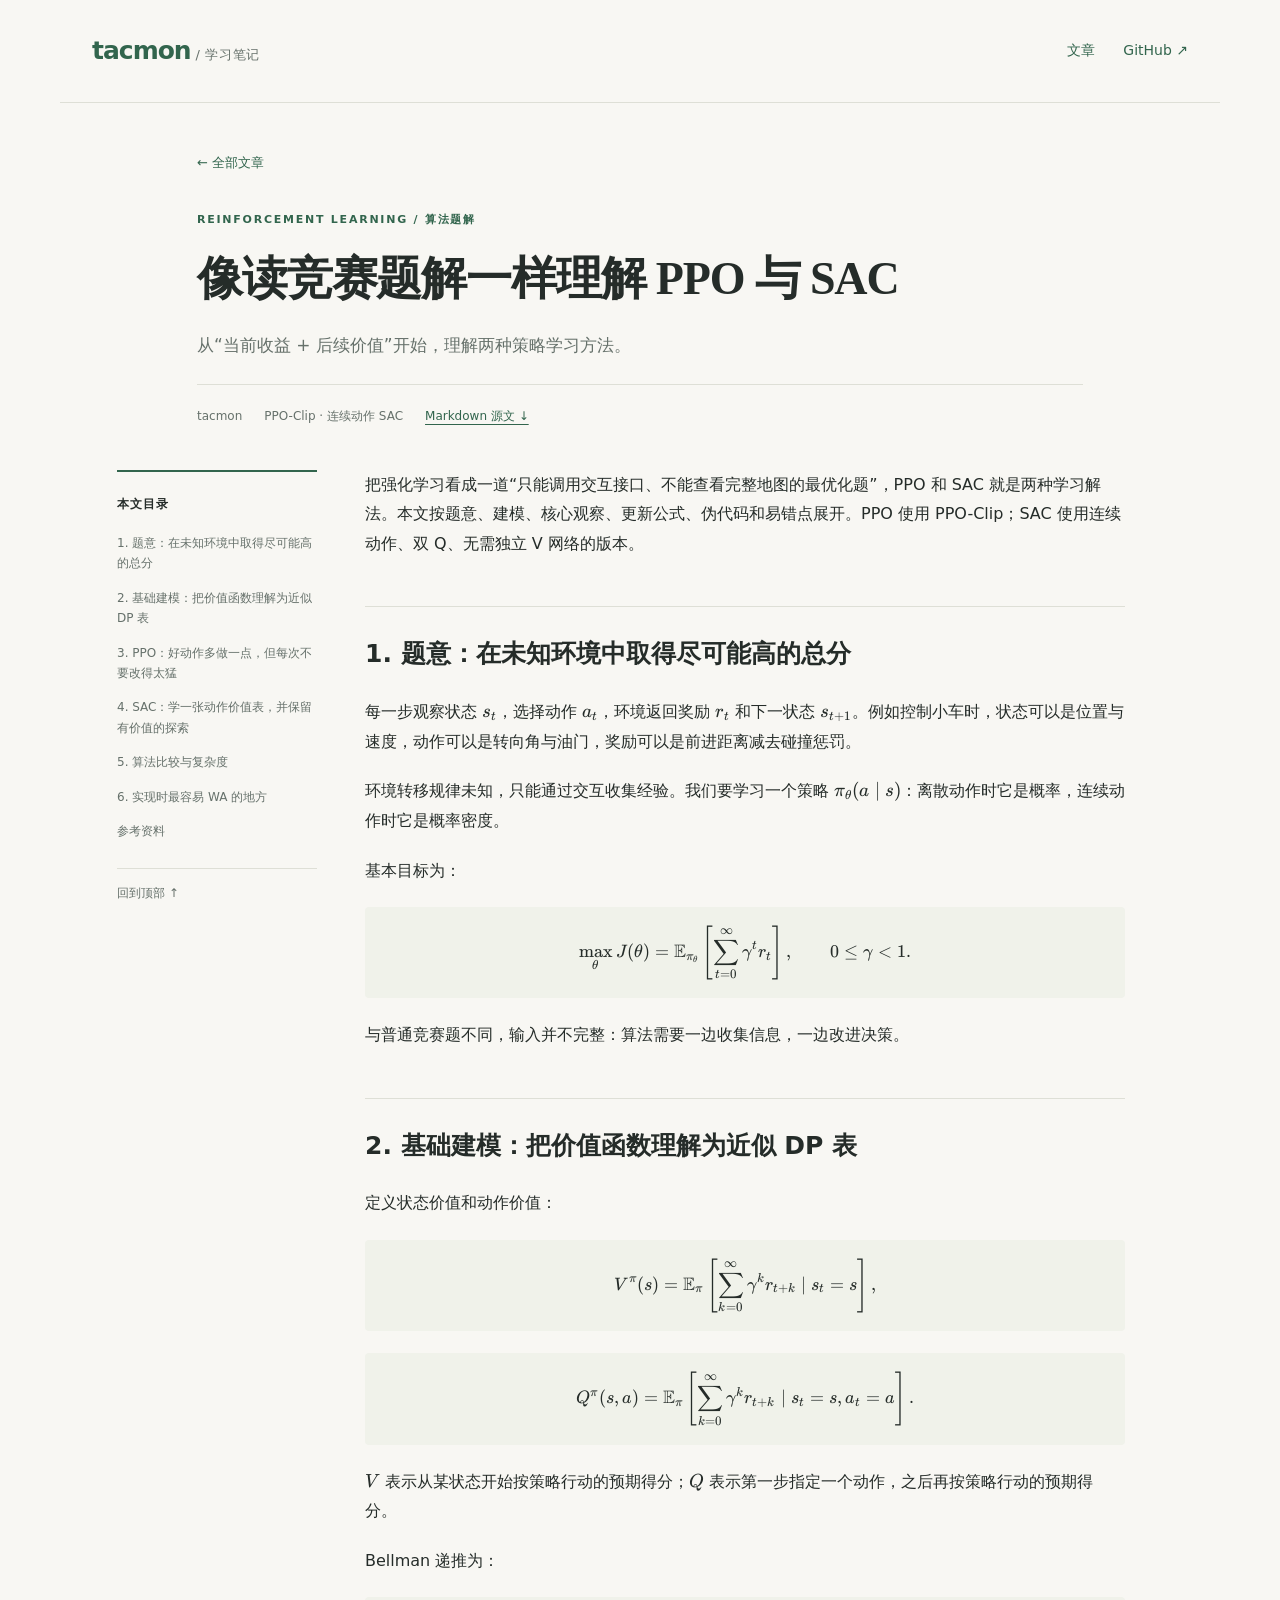
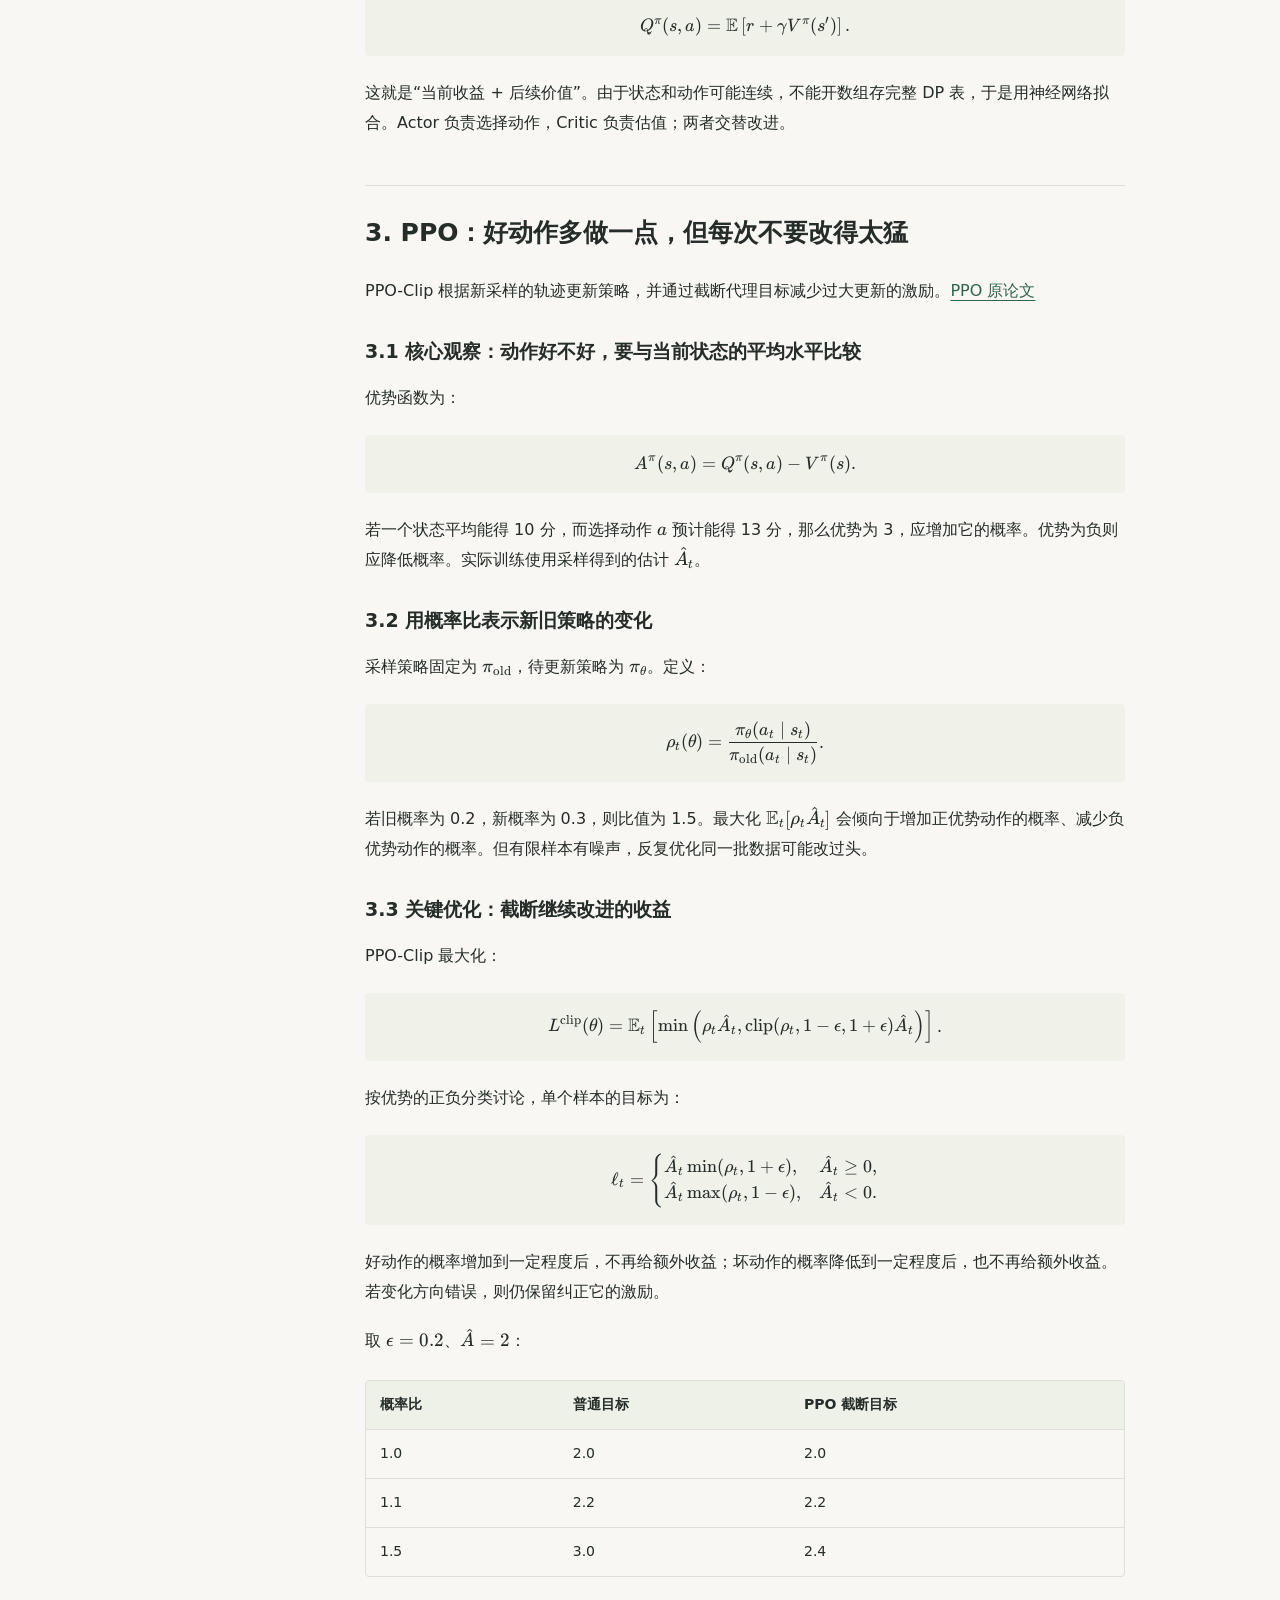
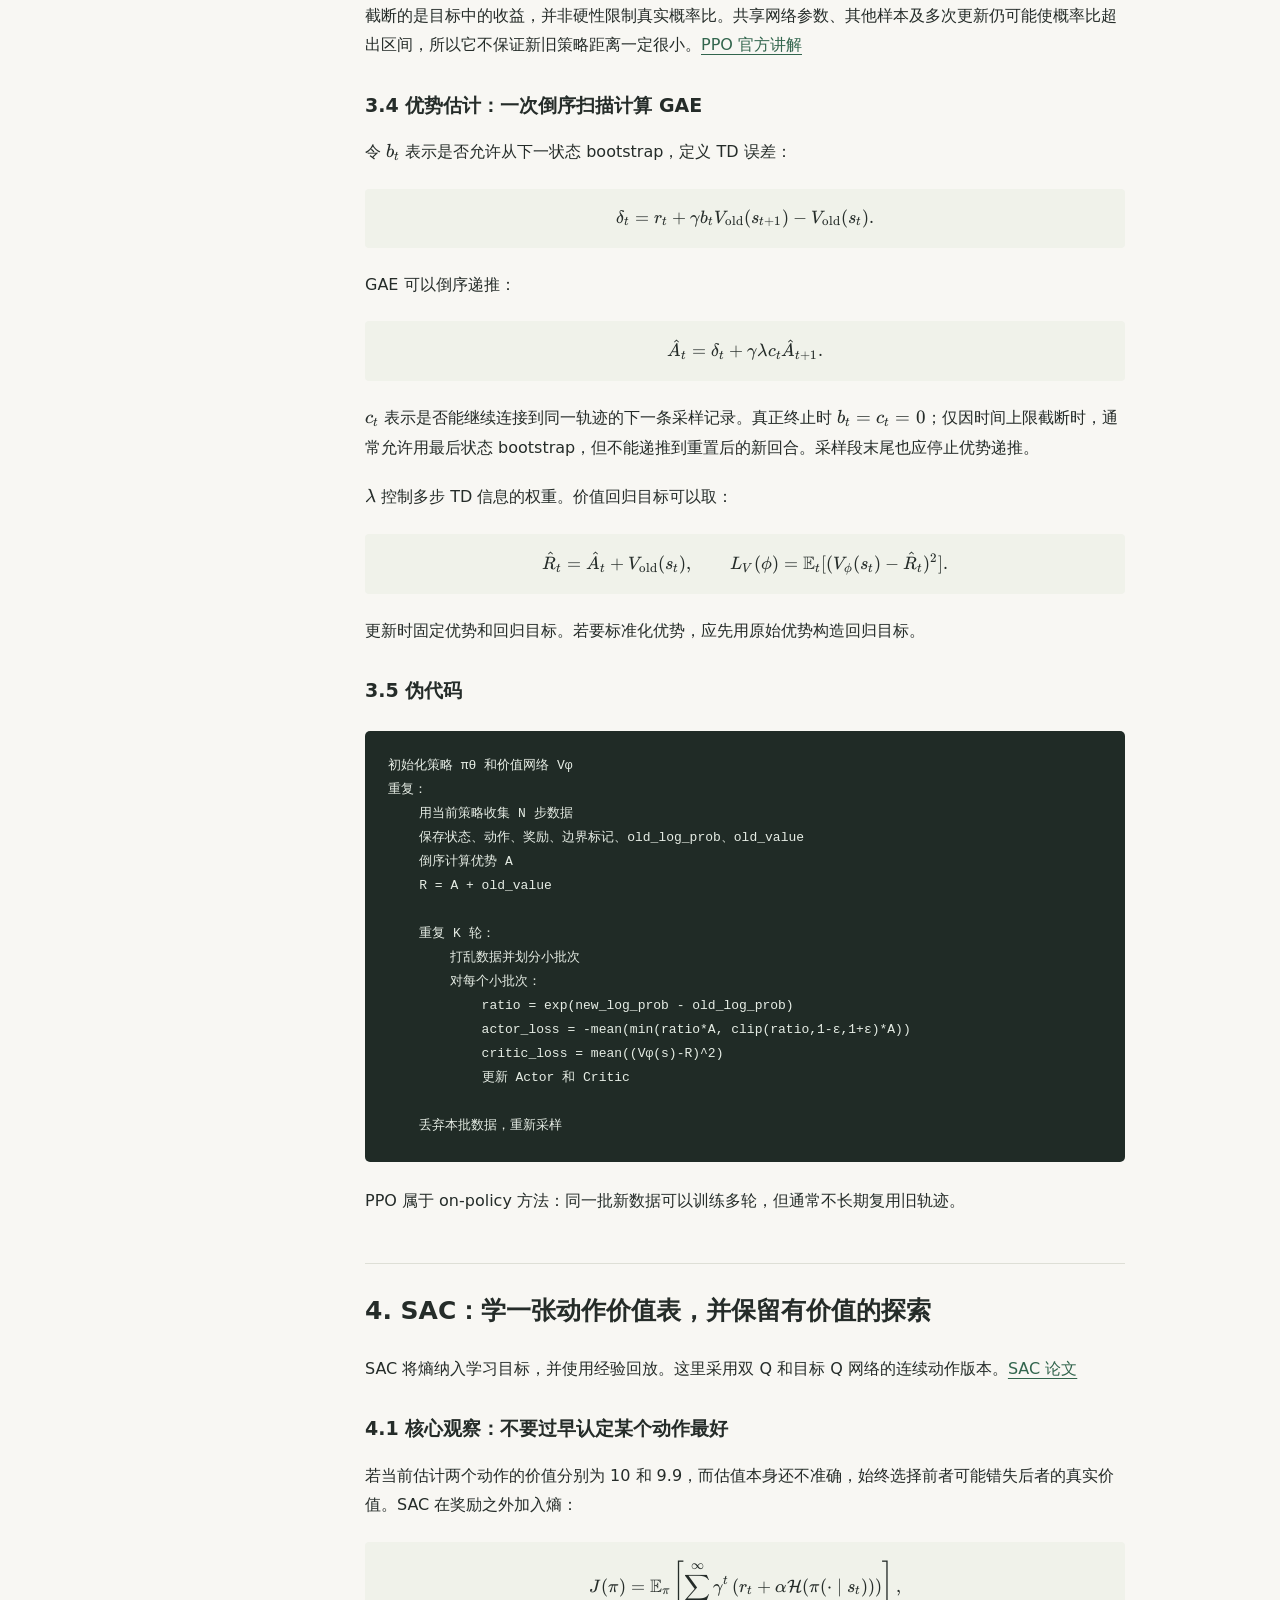
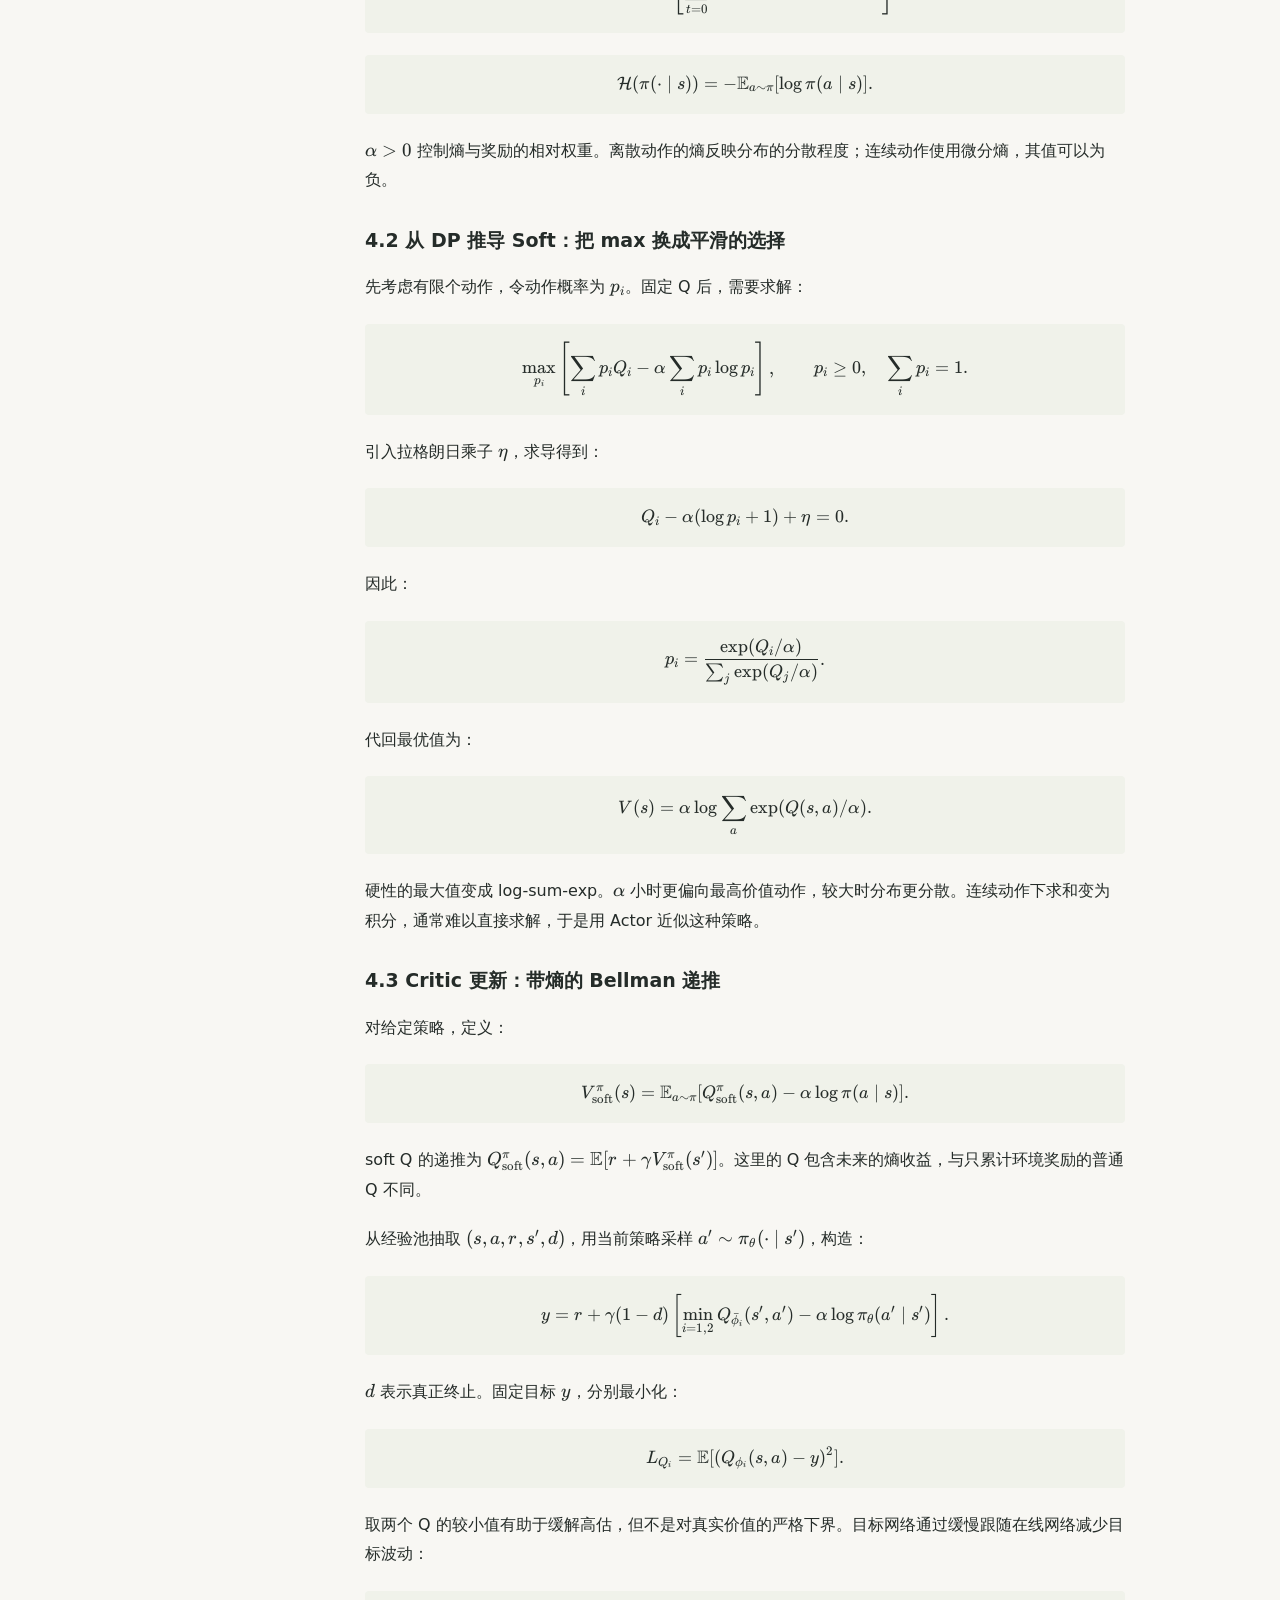
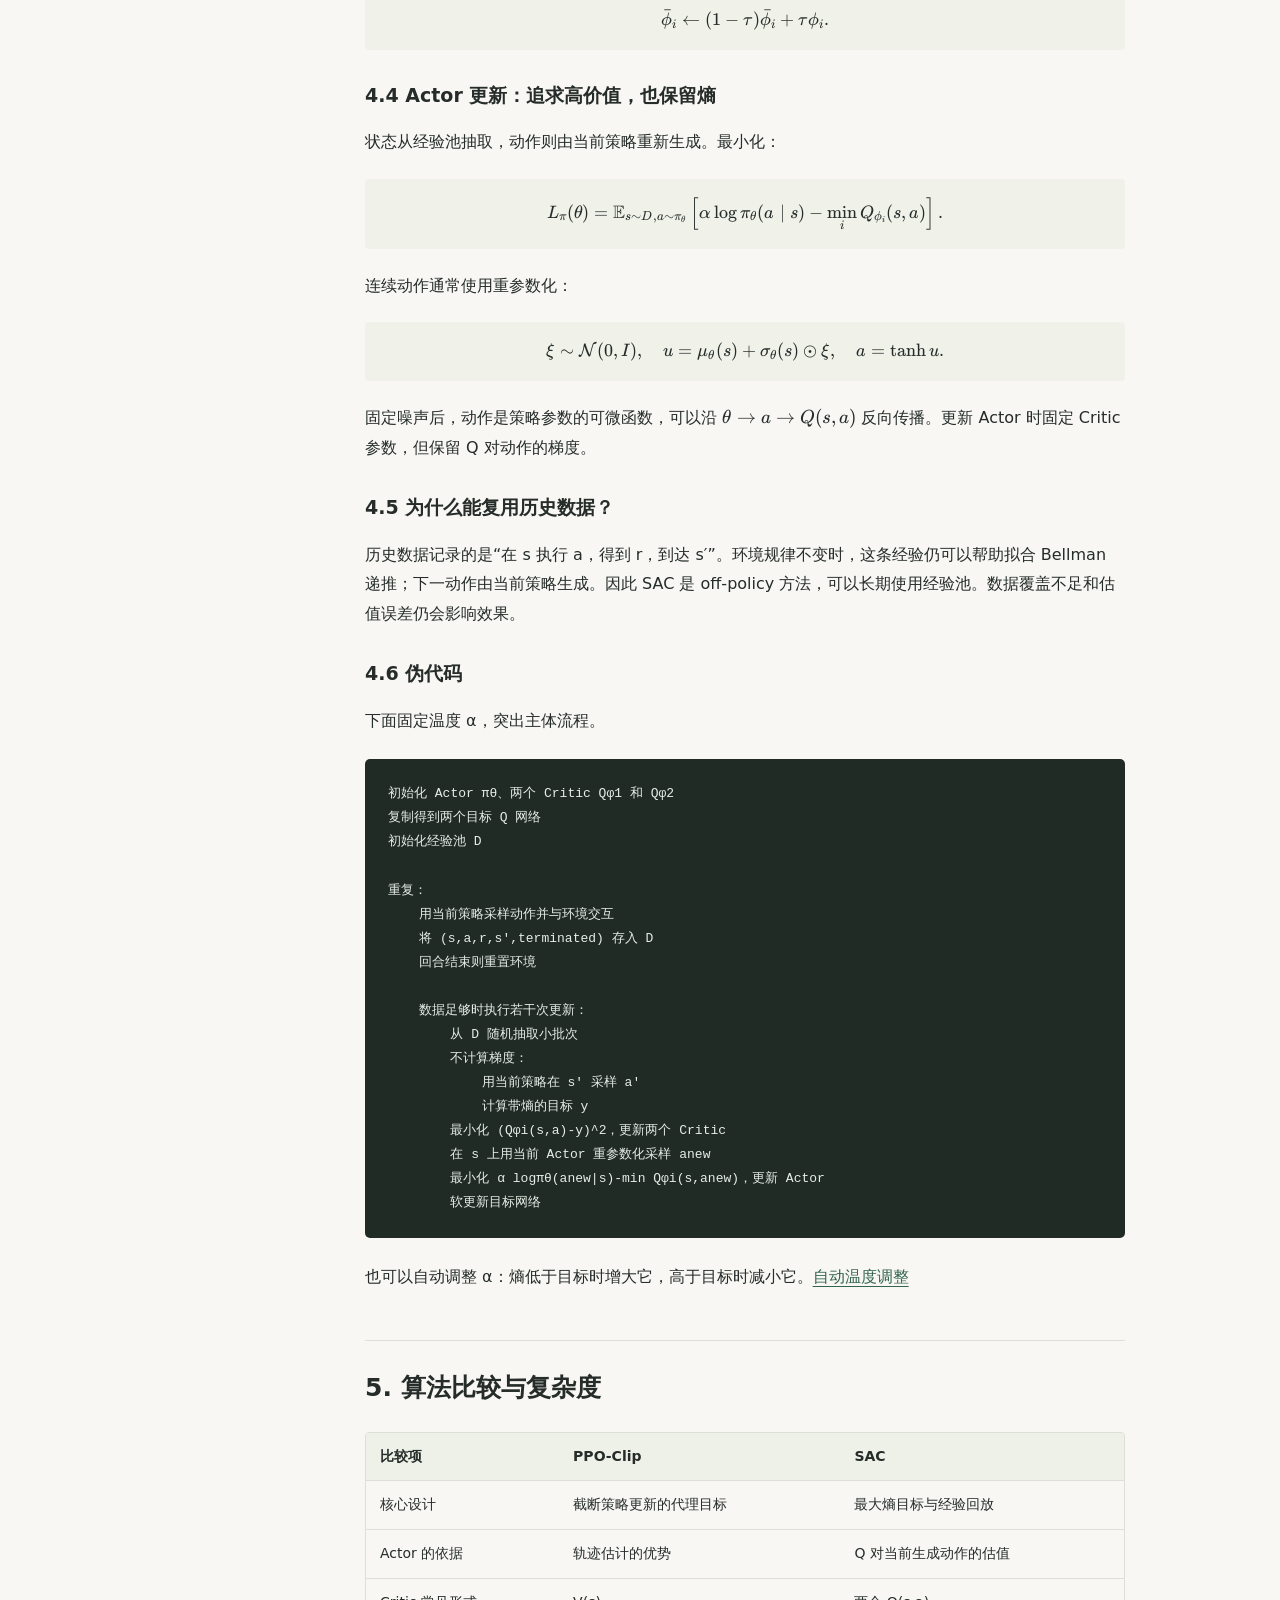
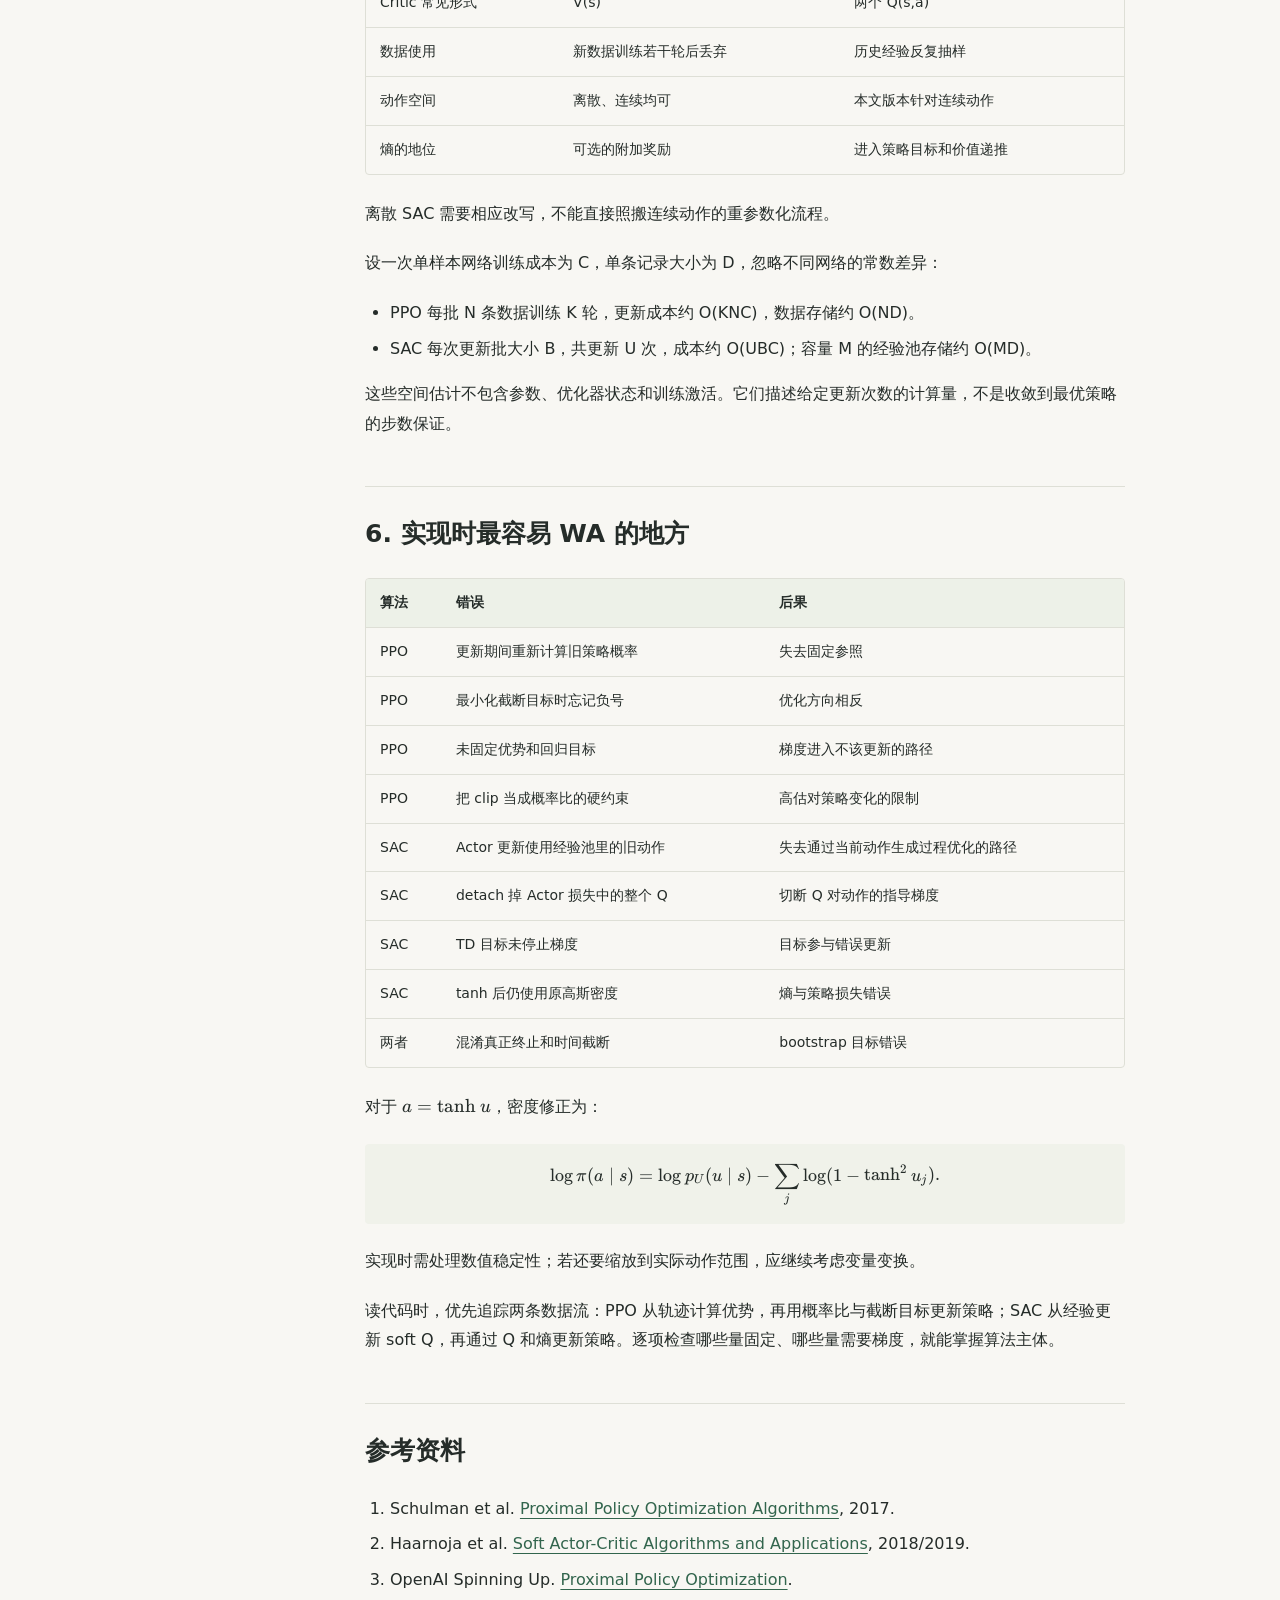
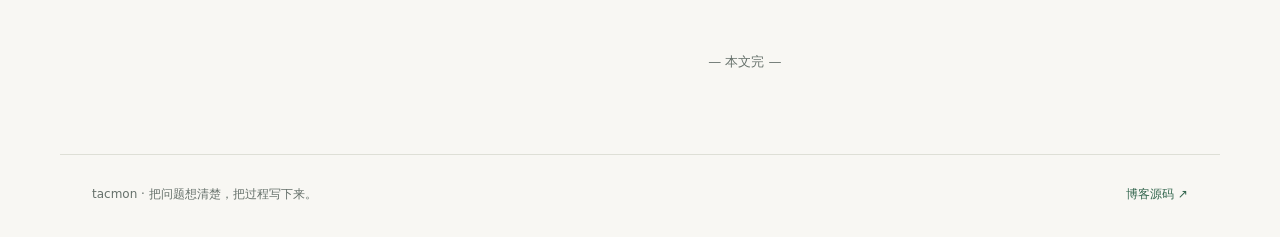
==== posts/sac-ppo/index.html @ d15a616a "Publish learning blog with PPO and SAC editorial" ====
<!doctype html>
<html lang="zh-CN"><head><meta charset="utf-8"><meta name="viewport" content="width=device-width, initial-scale=1">
<title>像读竞赛题解一样理解 PPO 与 SAC · tacmon</title><meta name="description" content="从题意、DP 建模到更新公式与伪代码，用程序设计竞赛题解的方式理解 PPO 和 SAC。">
<meta name="theme-color" content="#f8f7f3"><link rel="canonical" href="https://tacmon.github.io/posts/sac-ppo/">
<meta property="og:title" content="像读竞赛题解一样理解 PPO 与 SAC"><meta property="og:description" content="从题意、DP 建模到更新公式与伪代码，用程序设计竞赛题解的方式理解 PPO 和 SAC。"><meta property="og:type" content="article"><meta property="og:url" content="https://tacmon.github.io/posts/sac-ppo/">
<link rel="icon" href="/assets/favicon.svg" type="image/svg+xml"><link rel="stylesheet" href="/assets/style.css"><link rel="stylesheet" href="/assets/katex/katex.min.css"><script defer src="/assets/katex/katex.min.js"></script><script defer src="/assets/math.js"></script></head><body>
<a class="skip" href="#main">跳到正文</a><header class="site-header"><a class="brand" href="/">tacmon<span> / 学习笔记</span></a><nav aria-label="主导航"><a href="/">文章</a><a href="https://github.com/tacmon">GitHub ↗</a></nav></header>
<main id="main"><div class="article-header"><a class="back" href="/">← 全部文章</a><p class="eyebrow">REINFORCEMENT LEARNING / 算法题解</p><h1>像读竞赛题解一样理解 PPO 与 SAC</h1><p class="lead">从“当前收益 + 后续价值”开始，理解两种策略学习方法。</p><div class="post-meta"><span>tacmon</span><span>PPO-Clip · 连续动作 SAC</span><a href="/content/sac-ppo.md">Markdown 源文 ↓</a></div></div>
<div class="reading-layout"><aside class="toc" aria-label="文章目录"><p>本文目录</p><a href="#section-1">1. 题意：在未知环境中取得尽可能高的总分</a><a href="#section-2">2. 基础建模：把价值函数理解为近似 DP 表</a><a href="#section-3">3. PPO：好动作多做一点，但每次不要改得太猛</a><a href="#section-4">4. SAC：学一张动作价值表，并保留有价值的探索</a><a href="#section-5">5. 算法比较与复杂度</a><a href="#section-6">6. 实现时最容易 WA 的地方</a><a href="#section-7">参考资料</a><a class="back-top" href="#main">回到顶部 ↑</a></aside><article class="prose"><p>把强化学习看成一道“只能调用交互接口、不能查看完整地图的最优化题”，PPO 和 SAC 就是两种学习解法。本文按题意、建模、核心观察、更新公式、伪代码和易错点展开。PPO 使用 PPO-Clip；SAC 使用连续动作、双 Q、无需独立 V 网络的版本。</p>
<h2 id="section-1">1. 题意：在未知环境中取得尽可能高的总分</h2>
<p>每一步观察状态 <span class="math inline" data-tex="s_t">s_t</span>，选择动作 <span class="math inline" data-tex="a_t">a_t</span>，环境返回奖励 <span class="math inline" data-tex="r_t">r_t</span> 和下一状态 <span class="math inline" data-tex="s_{t+1}">s_{t+1}</span>。例如控制小车时，状态可以是位置与速度，动作可以是转向角与油门，奖励可以是前进距离减去碰撞惩罚。</p>
<p>环境转移规律未知，只能通过交互收集经验。我们要学习一个策略 <span class="math inline" data-tex="\pi_\theta(a\mid s)">\pi_\theta(a\mid s)</span>：离散动作时它是概率，连续动作时它是概率密度。</p>
<p>基本目标为：</p>
<div class="math display" data-tex="\max_\theta J(\theta)=\mathbb E_{\pi_\theta}\left[\sum_{t=0}^{\infty}\gamma^t r_t\right],\qquad 0\le\gamma&lt;1.">\max_\theta J(\theta)=\mathbb E_{\pi_\theta}\left[\sum_{t=0}^{\infty}\gamma^t r_t\right],\qquad 0\le\gamma&lt;1.</div>
<p>与普通竞赛题不同，输入并不完整：算法需要一边收集信息，一边改进决策。</p>
<h2 id="section-2">2. 基础建模：把价值函数理解为近似 DP 表</h2>
<p>定义状态价值和动作价值：</p>
<div class="math display" data-tex="V^\pi(s)=\mathbb E_\pi\left[\sum_{k=0}^{\infty}\gamma^k r_{t+k}\mid s_t=s\right],">V^\pi(s)=\mathbb E_\pi\left[\sum_{k=0}^{\infty}\gamma^k r_{t+k}\mid s_t=s\right],</div>
<div class="math display" data-tex="Q^\pi(s,a)=\mathbb E_\pi\left[\sum_{k=0}^{\infty}\gamma^k r_{t+k}\mid s_t=s,a_t=a\right].">Q^\pi(s,a)=\mathbb E_\pi\left[\sum_{k=0}^{\infty}\gamma^k r_{t+k}\mid s_t=s,a_t=a\right].</div>
<p><span class="math inline" data-tex="V">V</span> 表示从某状态开始按策略行动的预期得分；<span class="math inline" data-tex="Q">Q</span> 表示第一步指定一个动作，之后再按策略行动的预期得分。</p>
<p>Bellman 递推为：</p>
<div class="math display" data-tex="Q^\pi(s,a)=\mathbb E\left[r+\gamma V^\pi(s&#x27;)\right].">Q^\pi(s,a)=\mathbb E\left[r+\gamma V^\pi(s&#x27;)\right].</div>
<p>这就是“当前收益 + 后续价值”。由于状态和动作可能连续，不能开数组存完整 DP 表，于是用神经网络拟合。Actor 负责选择动作，Critic 负责估值；两者交替改进。</p>
<h2 id="section-3">3. PPO：好动作多做一点，但每次不要改得太猛</h2>
<p>PPO-Clip 根据新采样的轨迹更新策略，并通过截断代理目标减少过大更新的激励。<a href="https://arxiv.org/abs/1707.06347">PPO 原论文</a></p>
<h3>3.1 核心观察：动作好不好，要与当前状态的平均水平比较</h3>
<p>优势函数为：</p>
<div class="math display" data-tex="A^\pi(s,a)=Q^\pi(s,a)-V^\pi(s).">A^\pi(s,a)=Q^\pi(s,a)-V^\pi(s).</div>
<p>若一个状态平均能得 10 分，而选择动作 <span class="math inline" data-tex="a">a</span> 预计能得 13 分，那么优势为 3，应增加它的概率。优势为负则应降低概率。实际训练使用采样得到的估计 <span class="math inline" data-tex="\hat A_t">\hat A_t</span>。</p>
<h3>3.2 用概率比表示新旧策略的变化</h3>
<p>采样策略固定为 <span class="math inline" data-tex="\pi_{\mathrm{old}}">\pi_{\mathrm{old}}</span>，待更新策略为 <span class="math inline" data-tex="\pi_\theta">\pi_\theta</span>。定义：</p>
<div class="math display" data-tex="\rho_t(\theta)=\frac{\pi_\theta(a_t\mid s_t)}{\pi_{\mathrm{old}}(a_t\mid s_t)}.">\rho_t(\theta)=\frac{\pi_\theta(a_t\mid s_t)}{\pi_{\mathrm{old}}(a_t\mid s_t)}.</div>
<p>若旧概率为 0.2，新概率为 0.3，则比值为 1.5。最大化 <span class="math inline" data-tex="\mathbb E_t[\rho_t\hat A_t]">\mathbb E_t[\rho_t\hat A_t]</span> 会倾向于增加正优势动作的概率、减少负优势动作的概率。但有限样本有噪声，反复优化同一批数据可能改过头。</p>
<h3>3.3 关键优化：截断继续改进的收益</h3>
<p>PPO-Clip 最大化：</p>
<div class="math display" data-tex="L^{\mathrm{clip}}(\theta)=\mathbb E_t\left[\min\left(\rho_t\hat A_t,\operatorname{clip}(\rho_t,1-\epsilon,1+\epsilon)\hat A_t\right)\right].">L^{\mathrm{clip}}(\theta)=\mathbb E_t\left[\min\left(\rho_t\hat A_t,\operatorname{clip}(\rho_t,1-\epsilon,1+\epsilon)\hat A_t\right)\right].</div>
<p>按优势的正负分类讨论，单个样本的目标为：</p>
<div class="math display" data-tex="\ell_t=
\begin{cases}
\hat A_t\min(\rho_t,1+\epsilon),&amp;\hat A_t\ge0,\\
\hat A_t\max(\rho_t,1-\epsilon),&amp;\hat A_t&lt;0.
\end{cases}">\ell_t=
\begin{cases}
\hat A_t\min(\rho_t,1+\epsilon),&amp;\hat A_t\ge0,\\
\hat A_t\max(\rho_t,1-\epsilon),&amp;\hat A_t&lt;0.
\end{cases}</div>
<p>好动作的概率增加到一定程度后，不再给额外收益；坏动作的概率降低到一定程度后，也不再给额外收益。若变化方向错误，则仍保留纠正它的激励。</p>
<p>取 <span class="math inline" data-tex="\epsilon=0.2">\epsilon=0.2</span>、<span class="math inline" data-tex="\hat A=2">\hat A=2</span>：</p>
<div class="table-wrap"><table>
<thead>
<tr>
<th>概率比</th>
<th>普通目标</th>
<th>PPO 截断目标</th>
</tr>
</thead>
<tbody>
<tr>
<td>1.0</td>
<td>2.0</td>
<td>2.0</td>
</tr>
<tr>
<td>1.1</td>
<td>2.2</td>
<td>2.2</td>
</tr>
<tr>
<td>1.5</td>
<td>3.0</td>
<td>2.4</td>
</tr>
</tbody>
</table></div>
<p>截断的是目标中的收益，并非硬性限制真实概率比。共享网络参数、其他样本及多次更新仍可能使概率比超出区间，所以它不保证新旧策略距离一定很小。<a href="https://spinningup.openai.com/en/latest/algorithms/ppo.html">PPO 官方讲解</a></p>
<h3>3.4 优势估计：一次倒序扫描计算 GAE</h3>
<p>令 <span class="math inline" data-tex="b_t">b_t</span> 表示是否允许从下一状态 bootstrap，定义 TD 误差：</p>
<div class="math display" data-tex="\delta_t=r_t+\gamma b_tV_{\mathrm{old}}(s_{t+1})-V_{\mathrm{old}}(s_t).">\delta_t=r_t+\gamma b_tV_{\mathrm{old}}(s_{t+1})-V_{\mathrm{old}}(s_t).</div>
<p>GAE 可以倒序递推：</p>
<div class="math display" data-tex="\hat A_t=\delta_t+\gamma\lambda c_t\hat A_{t+1}.">\hat A_t=\delta_t+\gamma\lambda c_t\hat A_{t+1}.</div>
<p><span class="math inline" data-tex="c_t">c_t</span> 表示是否能继续连接到同一轨迹的下一条采样记录。真正终止时 <span class="math inline" data-tex="b_t=c_t=0">b_t=c_t=0</span>；仅因时间上限截断时，通常允许用最后状态 bootstrap，但不能递推到重置后的新回合。采样段末尾也应停止优势递推。</p>
<p><span class="math inline" data-tex="\lambda">\lambda</span> 控制多步 TD 信息的权重。价值回归目标可以取：</p>
<div class="math display" data-tex="\hat R_t=\hat A_t+V_{\mathrm{old}}(s_t),\qquad
L_V(\phi)=\mathbb E_t[(V_\phi(s_t)-\hat R_t)^2].">\hat R_t=\hat A_t+V_{\mathrm{old}}(s_t),\qquad
L_V(\phi)=\mathbb E_t[(V_\phi(s_t)-\hat R_t)^2].</div>
<p>更新时固定优势和回归目标。若要标准化优势，应先用原始优势构造回归目标。</p>
<h3>3.5 伪代码</h3>
<pre><code class="language-text">初始化策略 πθ 和价值网络 Vφ
重复：
    用当前策略收集 N 步数据
    保存状态、动作、奖励、边界标记、old_log_prob、old_value
    倒序计算优势 A
    R = A + old_value

    重复 K 轮：
        打乱数据并划分小批次
        对每个小批次：
            ratio = exp(new_log_prob - old_log_prob)
            actor_loss = -mean(min(ratio*A, clip(ratio,1-ε,1+ε)*A))
            critic_loss = mean((Vφ(s)-R)^2)
            更新 Actor 和 Critic

    丢弃本批数据，重新采样
</code></pre>
<p>PPO 属于 on-policy 方法：同一批新数据可以训练多轮，但通常不长期复用旧轨迹。</p>
<h2 id="section-4">4. SAC：学一张动作价值表，并保留有价值的探索</h2>
<p>SAC 将熵纳入学习目标，并使用经验回放。这里采用双 Q 和目标 Q 网络的连续动作版本。<a href="https://arxiv.org/html/1812.05905v2">SAC 论文</a></p>
<h3>4.1 核心观察：不要过早认定某个动作最好</h3>
<p>若当前估计两个动作的价值分别为 10 和 9.9，而估值本身还不准确，始终选择前者可能错失后者的真实价值。SAC 在奖励之外加入熵：</p>
<div class="math display" data-tex="J(\pi)=\mathbb E_\pi\left[\sum_{t=0}^{\infty}\gamma^t\left(r_t+\alpha\mathcal H(\pi(\cdot\mid s_t))\right)\right],">J(\pi)=\mathbb E_\pi\left[\sum_{t=0}^{\infty}\gamma^t\left(r_t+\alpha\mathcal H(\pi(\cdot\mid s_t))\right)\right],</div>
<div class="math display" data-tex="\mathcal H(\pi(\cdot\mid s))=-\mathbb E_{a\sim\pi}[\log\pi(a\mid s)].">\mathcal H(\pi(\cdot\mid s))=-\mathbb E_{a\sim\pi}[\log\pi(a\mid s)].</div>
<p><span class="math inline" data-tex="\alpha&gt;0">\alpha&gt;0</span> 控制熵与奖励的相对权重。离散动作的熵反映分布的分散程度；连续动作使用微分熵，其值可以为负。</p>
<h3>4.2 从 DP 推导 Soft：把 max 换成平滑的选择</h3>
<p>先考虑有限个动作，令动作概率为 <span class="math inline" data-tex="p_i">p_i</span>。固定 Q 后，需要求解：</p>
<div class="math display" data-tex="\max_{p_i}\left[\sum_i p_iQ_i-\alpha\sum_i p_i\log p_i\right],\qquad p_i\ge0,\quad\sum_i p_i=1.">\max_{p_i}\left[\sum_i p_iQ_i-\alpha\sum_i p_i\log p_i\right],\qquad p_i\ge0,\quad\sum_i p_i=1.</div>
<p>引入拉格朗日乘子 <span class="math inline" data-tex="\eta">\eta</span>，求导得到：</p>
<div class="math display" data-tex="Q_i-\alpha(\log p_i+1)+\eta=0.">Q_i-\alpha(\log p_i+1)+\eta=0.</div>
<p>因此：</p>
<div class="math display" data-tex="p_i=\frac{\exp(Q_i/\alpha)}{\sum_j\exp(Q_j/\alpha)}.">p_i=\frac{\exp(Q_i/\alpha)}{\sum_j\exp(Q_j/\alpha)}.</div>
<p>代回最优值为：</p>
<div class="math display" data-tex="V(s)=\alpha\log\sum_a\exp(Q(s,a)/\alpha).">V(s)=\alpha\log\sum_a\exp(Q(s,a)/\alpha).</div>
<p>硬性的最大值变成 log-sum-exp。<span class="math inline" data-tex="\alpha">\alpha</span> 小时更偏向最高价值动作，较大时分布更分散。连续动作下求和变为积分，通常难以直接求解，于是用 Actor 近似这种策略。</p>
<h3>4.3 Critic 更新：带熵的 Bellman 递推</h3>
<p>对给定策略，定义：</p>
<div class="math display" data-tex="V^\pi_{\mathrm{soft}}(s)=\mathbb E_{a\sim\pi}[Q^\pi_{\mathrm{soft}}(s,a)-\alpha\log\pi(a\mid s)].">V^\pi_{\mathrm{soft}}(s)=\mathbb E_{a\sim\pi}[Q^\pi_{\mathrm{soft}}(s,a)-\alpha\log\pi(a\mid s)].</div>
<p>soft Q 的递推为 <span class="math inline" data-tex="Q^\pi_{\mathrm{soft}}(s,a)=\mathbb E[r+\gamma V^\pi_{\mathrm{soft}}(s&#x27;)]">Q^\pi_{\mathrm{soft}}(s,a)=\mathbb E[r+\gamma V^\pi_{\mathrm{soft}}(s&#x27;)]</span>。这里的 Q 包含未来的熵收益，与只累计环境奖励的普通 Q 不同。</p>
<p>从经验池抽取 <span class="math inline" data-tex="(s,a,r,s&#x27;,d)">(s,a,r,s&#x27;,d)</span>，用当前策略采样 <span class="math inline" data-tex="a&#x27;\sim\pi_\theta(\cdot\mid s&#x27;)">a&#x27;\sim\pi_\theta(\cdot\mid s&#x27;)</span>，构造：</p>
<div class="math display" data-tex="y=r+\gamma(1-d)\left[\min_{i=1,2}Q_{\bar\phi_i}(s&#x27;,a&#x27;)-\alpha\log\pi_\theta(a&#x27;\mid s&#x27;)\right].">y=r+\gamma(1-d)\left[\min_{i=1,2}Q_{\bar\phi_i}(s&#x27;,a&#x27;)-\alpha\log\pi_\theta(a&#x27;\mid s&#x27;)\right].</div>
<p><span class="math inline" data-tex="d">d</span> 表示真正终止。固定目标 <span class="math inline" data-tex="y">y</span>，分别最小化：</p>
<div class="math display" data-tex="L_{Q_i}=\mathbb E[(Q_{\phi_i}(s,a)-y)^2].">L_{Q_i}=\mathbb E[(Q_{\phi_i}(s,a)-y)^2].</div>
<p>取两个 Q 的较小值有助于缓解高估，但不是对真实价值的严格下界。目标网络通过缓慢跟随在线网络减少目标波动：</p>
<div class="math display" data-tex="\bar\phi_i\leftarrow(1-\tau)\bar\phi_i+\tau\phi_i.">\bar\phi_i\leftarrow(1-\tau)\bar\phi_i+\tau\phi_i.</div>
<h3>4.4 Actor 更新：追求高价值，也保留熵</h3>
<p>状态从经验池抽取，动作则由当前策略重新生成。最小化：</p>
<div class="math display" data-tex="L_\pi(\theta)=\mathbb E_{s\sim D,a\sim\pi_\theta}\left[\alpha\log\pi_\theta(a\mid s)-\min_iQ_{\phi_i}(s,a)\right].">L_\pi(\theta)=\mathbb E_{s\sim D,a\sim\pi_\theta}\left[\alpha\log\pi_\theta(a\mid s)-\min_iQ_{\phi_i}(s,a)\right].</div>
<p>连续动作通常使用重参数化：</p>
<div class="math display" data-tex="\xi\sim\mathcal N(0,I),\quad u=\mu_\theta(s)+\sigma_\theta(s)\odot\xi,\quad a=\tanh u.">\xi\sim\mathcal N(0,I),\quad u=\mu_\theta(s)+\sigma_\theta(s)\odot\xi,\quad a=\tanh u.</div>
<p>固定噪声后，动作是策略参数的可微函数，可以沿 <span class="math inline" data-tex="\theta\to a\to Q(s,a)">\theta\to a\to Q(s,a)</span> 反向传播。更新 Actor 时固定 Critic 参数，但保留 Q 对动作的梯度。</p>
<h3>4.5 为什么能复用历史数据？</h3>
<p>历史数据记录的是“在 s 执行 a，得到 r，到达 s′”。环境规律不变时，这条经验仍可以帮助拟合 Bellman 递推；下一动作由当前策略生成。因此 SAC 是 off-policy 方法，可以长期使用经验池。数据覆盖不足和估值误差仍会影响效果。</p>
<h3>4.6 伪代码</h3>
<p>下面固定温度 α，突出主体流程。</p>
<pre><code class="language-text">初始化 Actor πθ、两个 Critic Qφ1 和 Qφ2
复制得到两个目标 Q 网络
初始化经验池 D

重复：
    用当前策略采样动作并与环境交互
    将 (s,a,r,s',terminated) 存入 D
    回合结束则重置环境

    数据足够时执行若干次更新：
        从 D 随机抽取小批次
        不计算梯度：
            用当前策略在 s' 采样 a'
            计算带熵的目标 y
        最小化 (Qφi(s,a)-y)^2，更新两个 Critic
        在 s 上用当前 Actor 重参数化采样 anew
        最小化 α logπθ(anew|s)-min Qφi(s,anew)，更新 Actor
        软更新目标网络
</code></pre>
<p>也可以自动调整 α：熵低于目标时增大它，高于目标时减小它。<a href="https://arxiv.org/html/1812.05905v2#S5">自动温度调整</a></p>
<h2 id="section-5">5. 算法比较与复杂度</h2>
<div class="table-wrap"><table>
<thead>
<tr>
<th>比较项</th>
<th>PPO-Clip</th>
<th>SAC</th>
</tr>
</thead>
<tbody>
<tr>
<td>核心设计</td>
<td>截断策略更新的代理目标</td>
<td>最大熵目标与经验回放</td>
</tr>
<tr>
<td>Actor 的依据</td>
<td>轨迹估计的优势</td>
<td>Q 对当前生成动作的估值</td>
</tr>
<tr>
<td>Critic 常见形式</td>
<td>V(s)</td>
<td>两个 Q(s,a)</td>
</tr>
<tr>
<td>数据使用</td>
<td>新数据训练若干轮后丢弃</td>
<td>历史经验反复抽样</td>
</tr>
<tr>
<td>动作空间</td>
<td>离散、连续均可</td>
<td>本文版本针对连续动作</td>
</tr>
<tr>
<td>熵的地位</td>
<td>可选的附加奖励</td>
<td>进入策略目标和价值递推</td>
</tr>
</tbody>
</table></div>
<p>离散 SAC 需要相应改写，不能直接照搬连续动作的重参数化流程。</p>
<p>设一次单样本网络训练成本为 C，单条记录大小为 D，忽略不同网络的常数差异：</p>
<ul>
<li>PPO 每批 N 条数据训练 K 轮，更新成本约 O(KNC)，数据存储约 O(ND)。</li>
<li>SAC 每次更新批大小 B，共更新 U 次，成本约 O(UBC)；容量 M 的经验池存储约 O(MD)。</li>
</ul>
<p>这些空间估计不包含参数、优化器状态和训练激活。它们描述给定更新次数的计算量，不是收敛到最优策略的步数保证。</p>
<h2 id="section-6">6. 实现时最容易 WA 的地方</h2>
<div class="table-wrap"><table>
<thead>
<tr>
<th>算法</th>
<th>错误</th>
<th>后果</th>
</tr>
</thead>
<tbody>
<tr>
<td>PPO</td>
<td>更新期间重新计算旧策略概率</td>
<td>失去固定参照</td>
</tr>
<tr>
<td>PPO</td>
<td>最小化截断目标时忘记负号</td>
<td>优化方向相反</td>
</tr>
<tr>
<td>PPO</td>
<td>未固定优势和回归目标</td>
<td>梯度进入不该更新的路径</td>
</tr>
<tr>
<td>PPO</td>
<td>把 clip 当成概率比的硬约束</td>
<td>高估对策略变化的限制</td>
</tr>
<tr>
<td>SAC</td>
<td>Actor 更新使用经验池里的旧动作</td>
<td>失去通过当前动作生成过程优化的路径</td>
</tr>
<tr>
<td>SAC</td>
<td>detach 掉 Actor 损失中的整个 Q</td>
<td>切断 Q 对动作的指导梯度</td>
</tr>
<tr>
<td>SAC</td>
<td>TD 目标未停止梯度</td>
<td>目标参与错误更新</td>
</tr>
<tr>
<td>SAC</td>
<td>tanh 后仍使用原高斯密度</td>
<td>熵与策略损失错误</td>
</tr>
<tr>
<td>两者</td>
<td>混淆真正终止和时间截断</td>
<td>bootstrap 目标错误</td>
</tr>
</tbody>
</table></div>
<p>对于 <span class="math inline" data-tex="a=\tanh u">a=\tanh u</span>，密度修正为：</p>
<div class="math display" data-tex="\log\pi(a\mid s)=\log p_U(u\mid s)-\sum_j\log(1-\tanh^2u_j).">\log\pi(a\mid s)=\log p_U(u\mid s)-\sum_j\log(1-\tanh^2u_j).</div>
<p>实现时需处理数值稳定性；若还要缩放到实际动作范围，应继续考虑变量变换。</p>
<p>读代码时，优先追踪两条数据流：PPO 从轨迹计算优势，再用概率比与截断目标更新策略；SAC 从经验更新 soft Q，再通过 Q 和熵更新策略。逐项检查哪些量固定、哪些量需要梯度，就能掌握算法主体。</p>
<h2 id="section-7">参考资料</h2>
<ol>
<li>Schulman et al. <a href="https://arxiv.org/abs/1707.06347">Proximal Policy Optimization Algorithms</a>, 2017.</li>
<li>Haarnoja et al. <a href="https://arxiv.org/abs/1812.05905">Soft Actor-Critic Algorithms and Applications</a>, 2018/2019.</li>
<li>OpenAI Spinning Up. <a href="https://spinningup.openai.com/en/latest/algorithms/ppo.html">Proximal Policy Optimization</a>.</li>
</ol>
<div class="article-end">— 本文完 —</div></article></div></main>
<footer class="site-footer"><span>tacmon · 把问题想清楚，把过程写下来。</span><a href="https://github.com/tacmon/tacmon.github.io">博客源码 ↗</a></footer></body></html>
---- assets/style.css ----
:root{--paper:#f8f7f3;--ink:#252c29;--muted:#66716b;--line:#dedfd6;--green:#32654d;--tint:#edf1e8}*{box-sizing:border-box}html{scroll-behavior:smooth;scroll-padding-top:32px}body{margin:0;background:var(--paper);color:var(--ink);font-family:system-ui,-apple-system,"PingFang SC","Microsoft YaHei",sans-serif;font-size:16px;line-height:1.85}a{color:var(--green);text-underline-offset:4px}a:hover{color:#143a28}a:focus-visible{outline:2px solid var(--green);outline-offset:5px}::selection{background:#d9e6c8}.site-header,.site-footer{max-width:1160px;margin:auto;display:flex;align-items:center;justify-content:space-between;gap:20px;padding:28px 32px}.site-header{border-bottom:1px solid var(--line)}.brand{text-decoration:none;font-weight:750;letter-spacing:-.04em;font-size:25px}.brand span{font-size:13px;letter-spacing:.05em;color:var(--muted);font-weight:400}.site-header nav{display:flex;gap:28px;font-size:14px}.site-header nav a{text-decoration:none}.site-footer{font-size:12px;color:var(--muted);margin-top:80px;border-top:1px solid var(--line);padding-top:28px;padding-bottom:32px}.site-footer a{text-decoration:none}.skip{position:absolute;top:-100px;left:16px;background:white;padding:8px;z-index:10}.skip:focus{top:8px}.home{max-width:1060px;margin:auto;padding:0 32px}.home-intro{padding:78px 0 62px}.eyebrow{font-size:11px;font-weight:650;letter-spacing:.16em;color:var(--green);margin:0 0 22px}.home h1{font-family:Georgia,"Songti SC","Noto Serif CJK SC",serif;font-size:clamp(38px,5.5vw,64px);line-height:1.28;letter-spacing:-.04em;font-weight:600;margin:0 0 25px}.lead{color:var(--muted);font-size:17px;line-height:1.95}.section-label{display:flex;align-items:center;justify-content:space-between;border-top:1px solid var(--line);padding:20px 0}.section-label h2{font-size:14px;margin:0;font-weight:600}.section-label>span{font-size:10px;letter-spacing:.1em;color:var(--muted)}.post-card{display:block;text-decoration:none;border:1px solid var(--line);border-radius:5px;padding:35px 38px;background:#fffefa;position:relative}.post-card:hover{border-color:#8faaa0}.post-card h2{font-family:Georgia,"Songti SC",serif;font-size:clamp(27px,3.5vw,37px);font-weight:600;line-height:1.5;color:var(--ink);margin:22px 0 16px}.post-card p{color:var(--muted);max-width:630px;font-size:15px}.post-meta{display:flex;gap:10px 22px;flex-wrap:wrap;color:var(--muted);font-size:12px}.read-link{display:inline-block;margin-top:12px;font-size:13px;font-weight:600}.arrow{position:absolute;right:40px;top:70px;color:var(--green)}.article-header{max-width:950px;margin:auto;padding:44px 32px 42px}.back{display:inline-block;font-size:13px;text-decoration:none;margin-bottom:35px}.article-header h1{font-family:Georgia,"Songti SC",serif;font-size:clamp(30px,4.3vw,46px);font-weight:600;line-height:1.45;letter-spacing:-.025em;margin:0 0 16px}.article-header .eyebrow{margin-bottom:15px}.article-header .post-meta{margin-top:22px;padding-top:20px;border-top:1px solid var(--line)}.reading-layout{display:grid;grid-template-columns:200px minmax(0,760px);gap:48px;max-width:1110px;margin:auto;padding:0 32px}.toc{position:sticky;top:30px;align-self:start;font-size:12px;line-height:1.7;border-top:2px solid var(--green);padding-top:10px}.toc p{font-weight:650;letter-spacing:.08em}.toc a{display:block;color:var(--muted);text-decoration:none;padding:7px 0}.toc a:hover{color:var(--green)}.toc .back-top{margin-top:20px;border-top:1px solid var(--line);padding-top:14px}.prose{min-width:0;overflow-wrap:anywhere}.prose>p:first-child{margin-top:0}.prose p{margin:0 0 20px}.prose h2{font-size:25px;line-height:1.55;font-weight:650;margin:48px 0 23px;border-top:1px solid var(--line);padding-top:28px}.prose h3{font-size:19px;line-height:1.65;margin:30px 0 16px}.prose li{margin:6px 0}.prose ul,.prose ol{padding-left:25px}.prose pre{background:#202b26;color:#e6ede5;border-radius:5px;padding:23px;overflow:auto;font-size:13px;line-height:1.85;margin:24px 0;white-space:pre}.prose code{font-family:"SFMono-Regular",Consolas,monospace}.table-wrap{overflow-x:auto;margin:24px 0;border:1px solid var(--line);border-radius:4px}.prose table{border-collapse:collapse;width:100%;font-size:14px;min-width:440px}.prose th,.prose td{text-align:left;border-bottom:1px solid var(--line);padding:11px 14px;vertical-align:top}.prose th{background:var(--tint);font-weight:600}.prose tr:last-child td{border-bottom:0}.math.display{overflow-x:auto;overflow-y:hidden;padding:18px 14px;margin:22px 0;background:#f0f2ea;border-radius:4px;font-size:15px;max-width:100%}.math.inline{font-size:.96em}.katex-display{margin:0!important}.article-end{margin:55px 0 0;text-align:center;color:var(--muted);font-size:13px}.prose a{overflow-wrap:anywhere}@media(max-width:900px){.reading-layout{grid-template-columns:minmax(0,1fr);max-width:824px;gap:30px}.toc{position:static;display:grid;grid-template-columns:1fr 1fr;gap:0 20px;border-bottom:1px solid var(--line);padding-bottom:18px}.toc p{grid-column:1/-1;margin:4px 0 10px}.toc .back-top{display:none}.article-header{max-width:824px}}@media(max-width:540px){.site-header,.site-footer{padding-left:20px;padding-right:20px}.site-header{padding-top:20px;padding-bottom:20px}.brand span{display:none}.site-header nav{gap:18px}.home{padding:0 20px}.home-intro{padding:48px 0 34px}.home .lead{font-size:15px}.post-card{padding:25px 22px}.post-card h2{font-size:27px}.arrow{display:none}.article-header{padding:30px 20px}.article-header .lead{font-size:16px}.article-header .eyebrow{font-size:10px;letter-spacing:.08em}.reading-layout{padding:0 20px}.toc{grid-template-columns:1fr}.prose{font-size:15px}.prose h2{font-size:22px}.prose h3{font-size:18px}.math.display{font-size:13px;padding:16px 10px}.site-footer{align-items:flex-start;flex-direction:column;gap:5px}.back{margin-bottom:26px}}@media(prefers-reduced-motion:reduce){html{scroll-behavior:auto}}@media print{.site-header,.site-footer,.toc,.back,.skip{display:none}.reading-layout{display:block;padding:0;max-width:none}.article-header{padding:0}.prose pre{white-space:pre-wrap}.math.display{overflow:visible}body{background:white;color:black;font-size:12pt}}
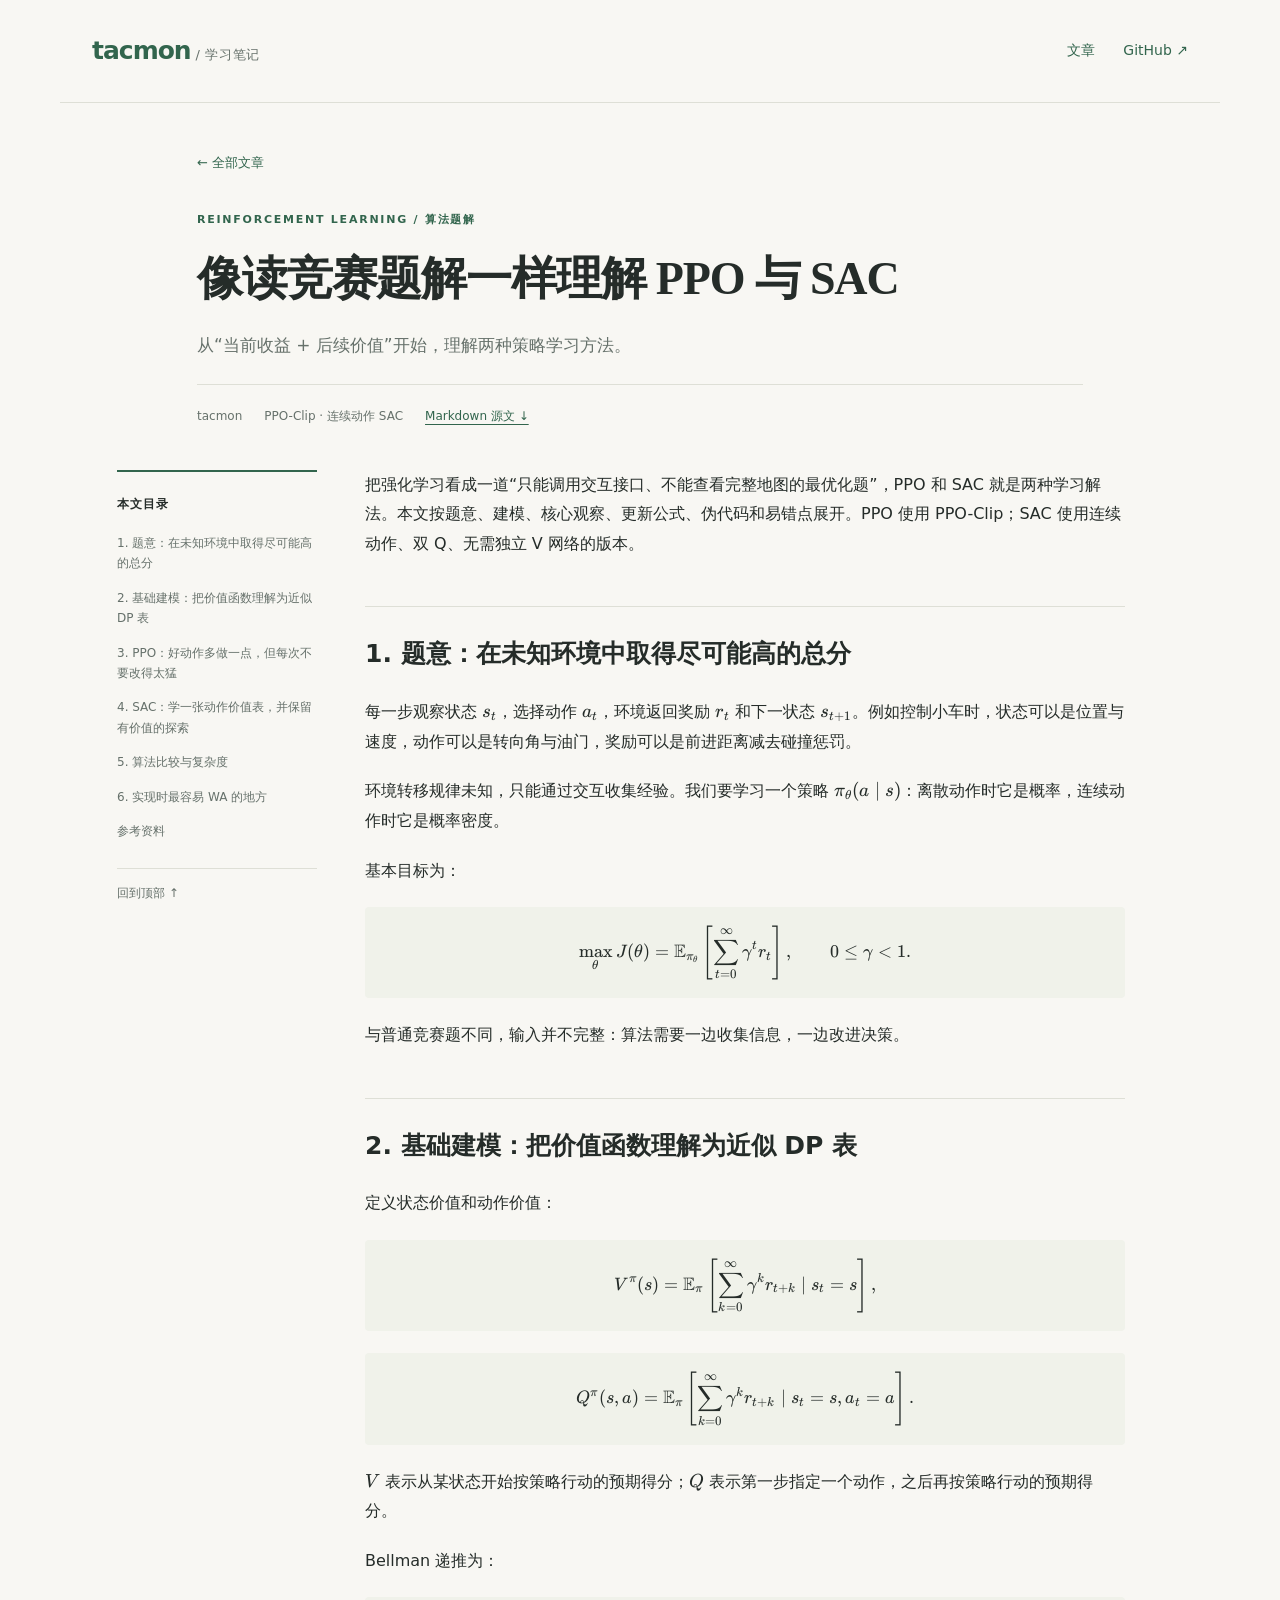
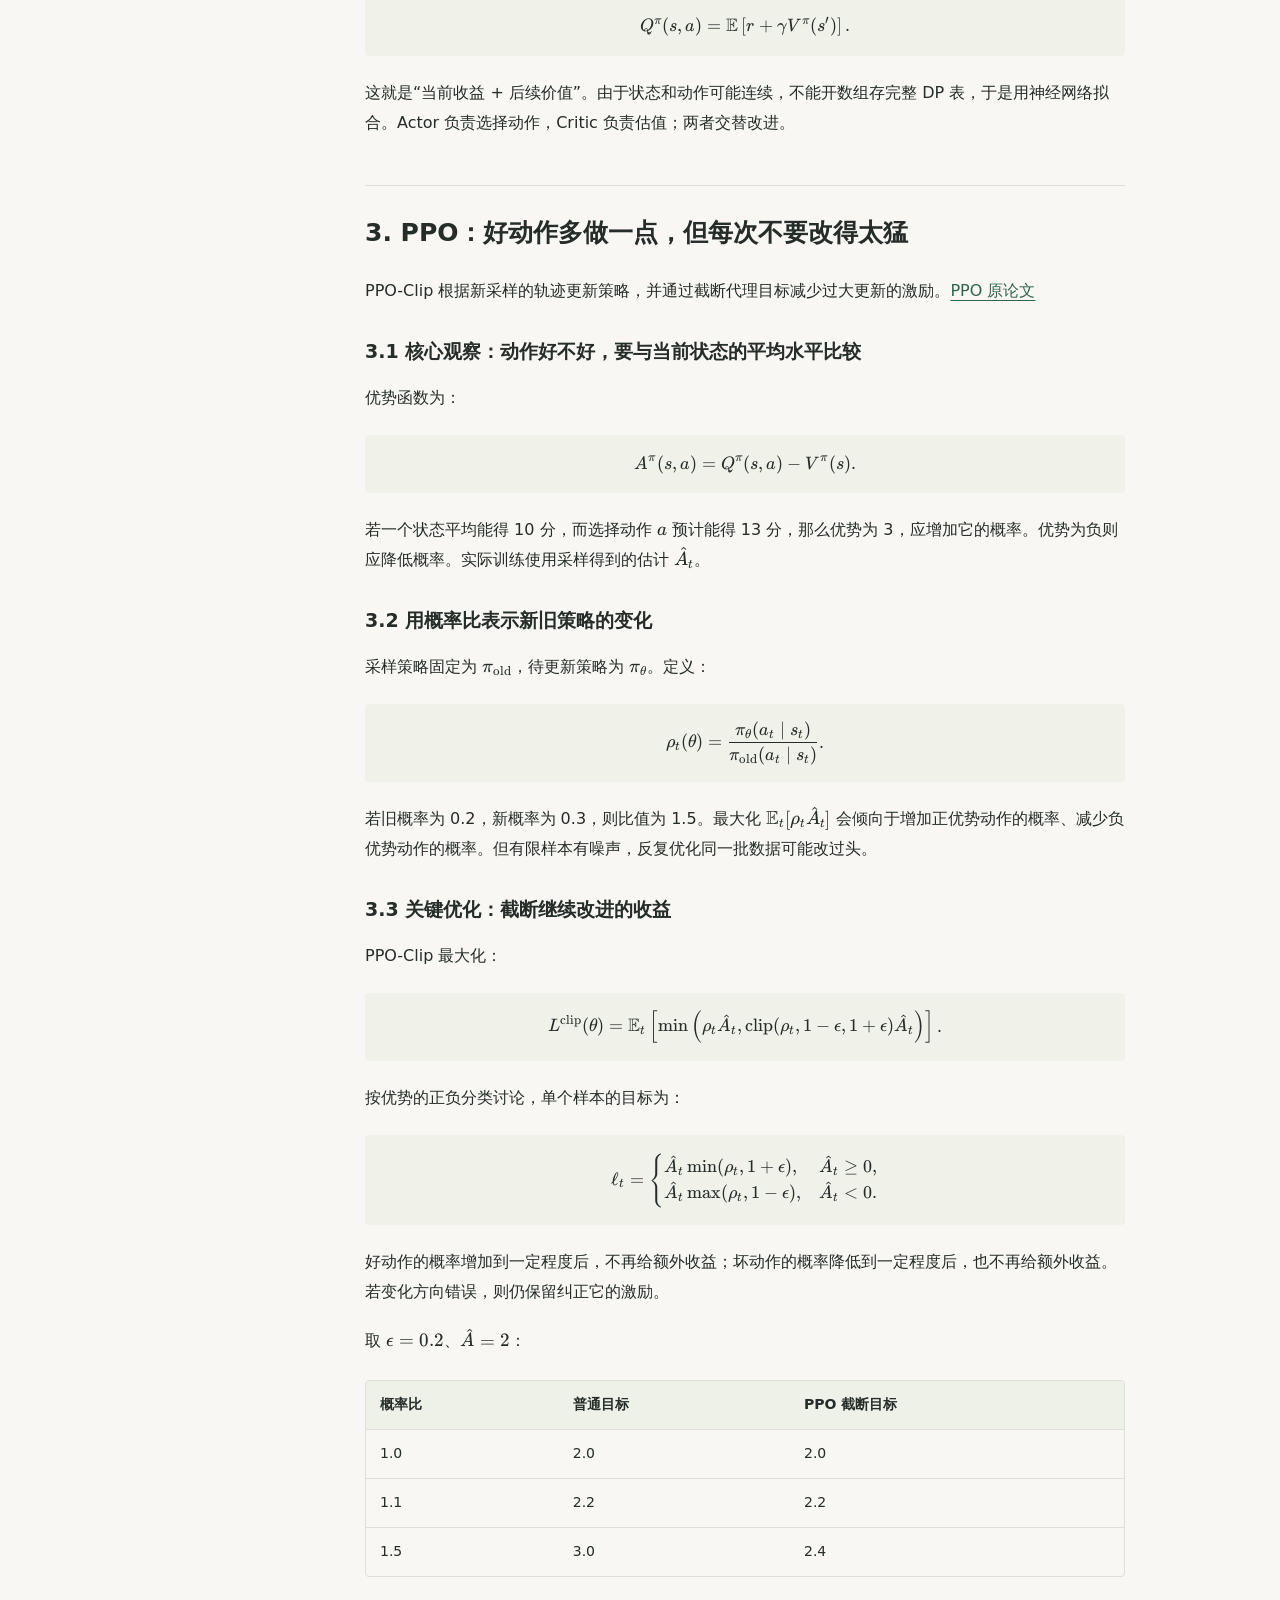
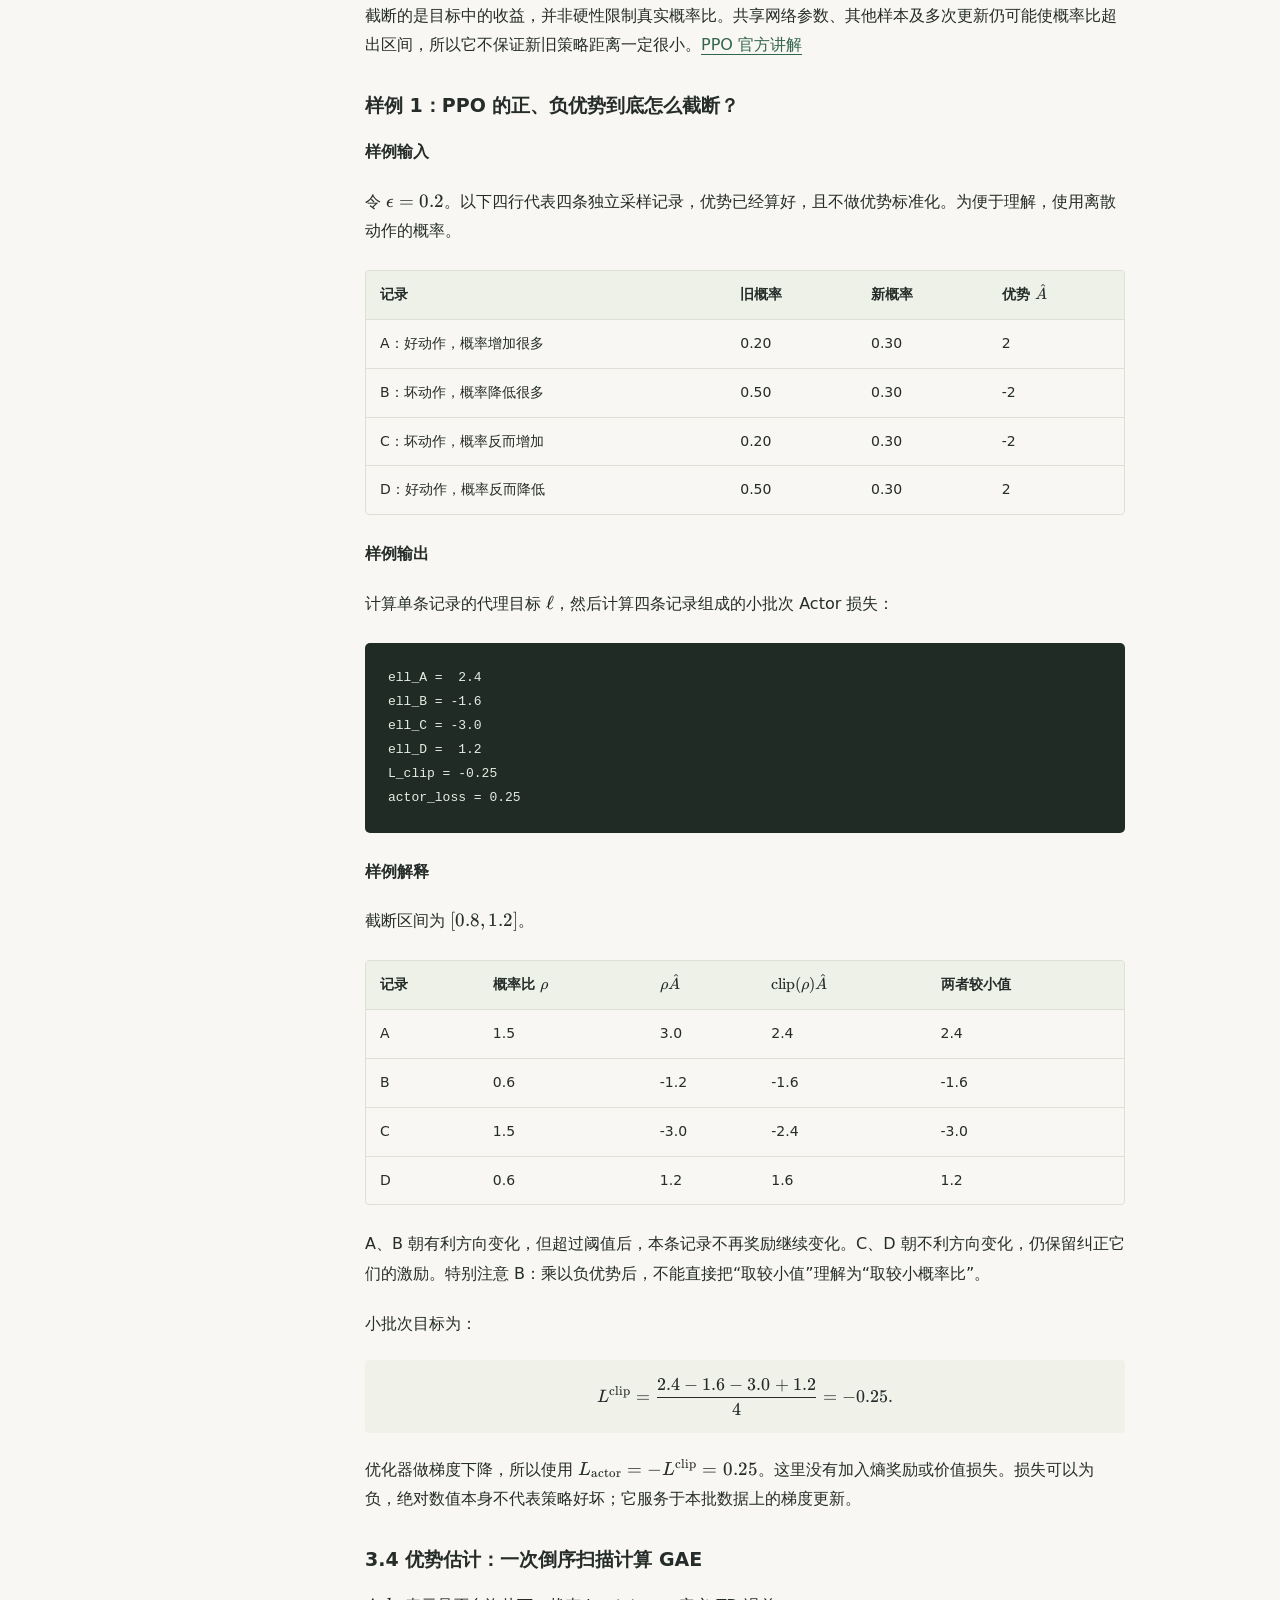
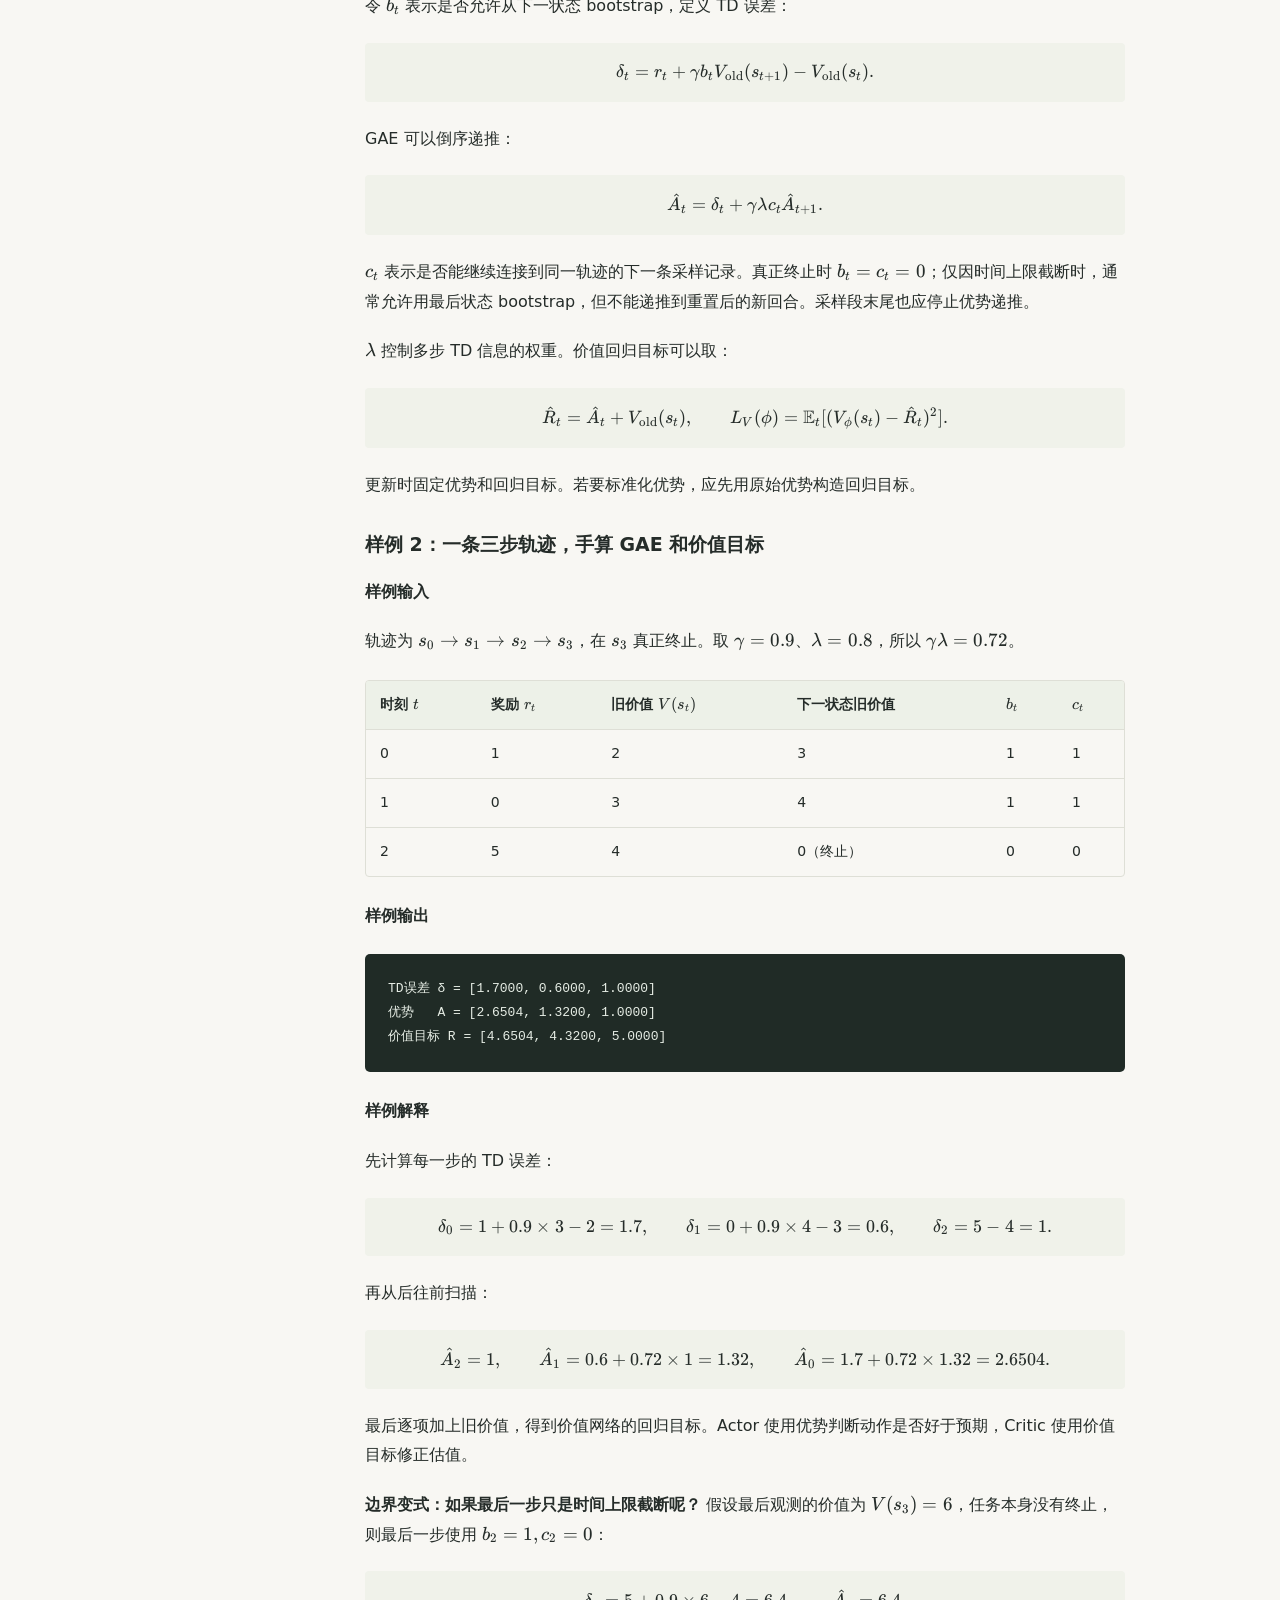
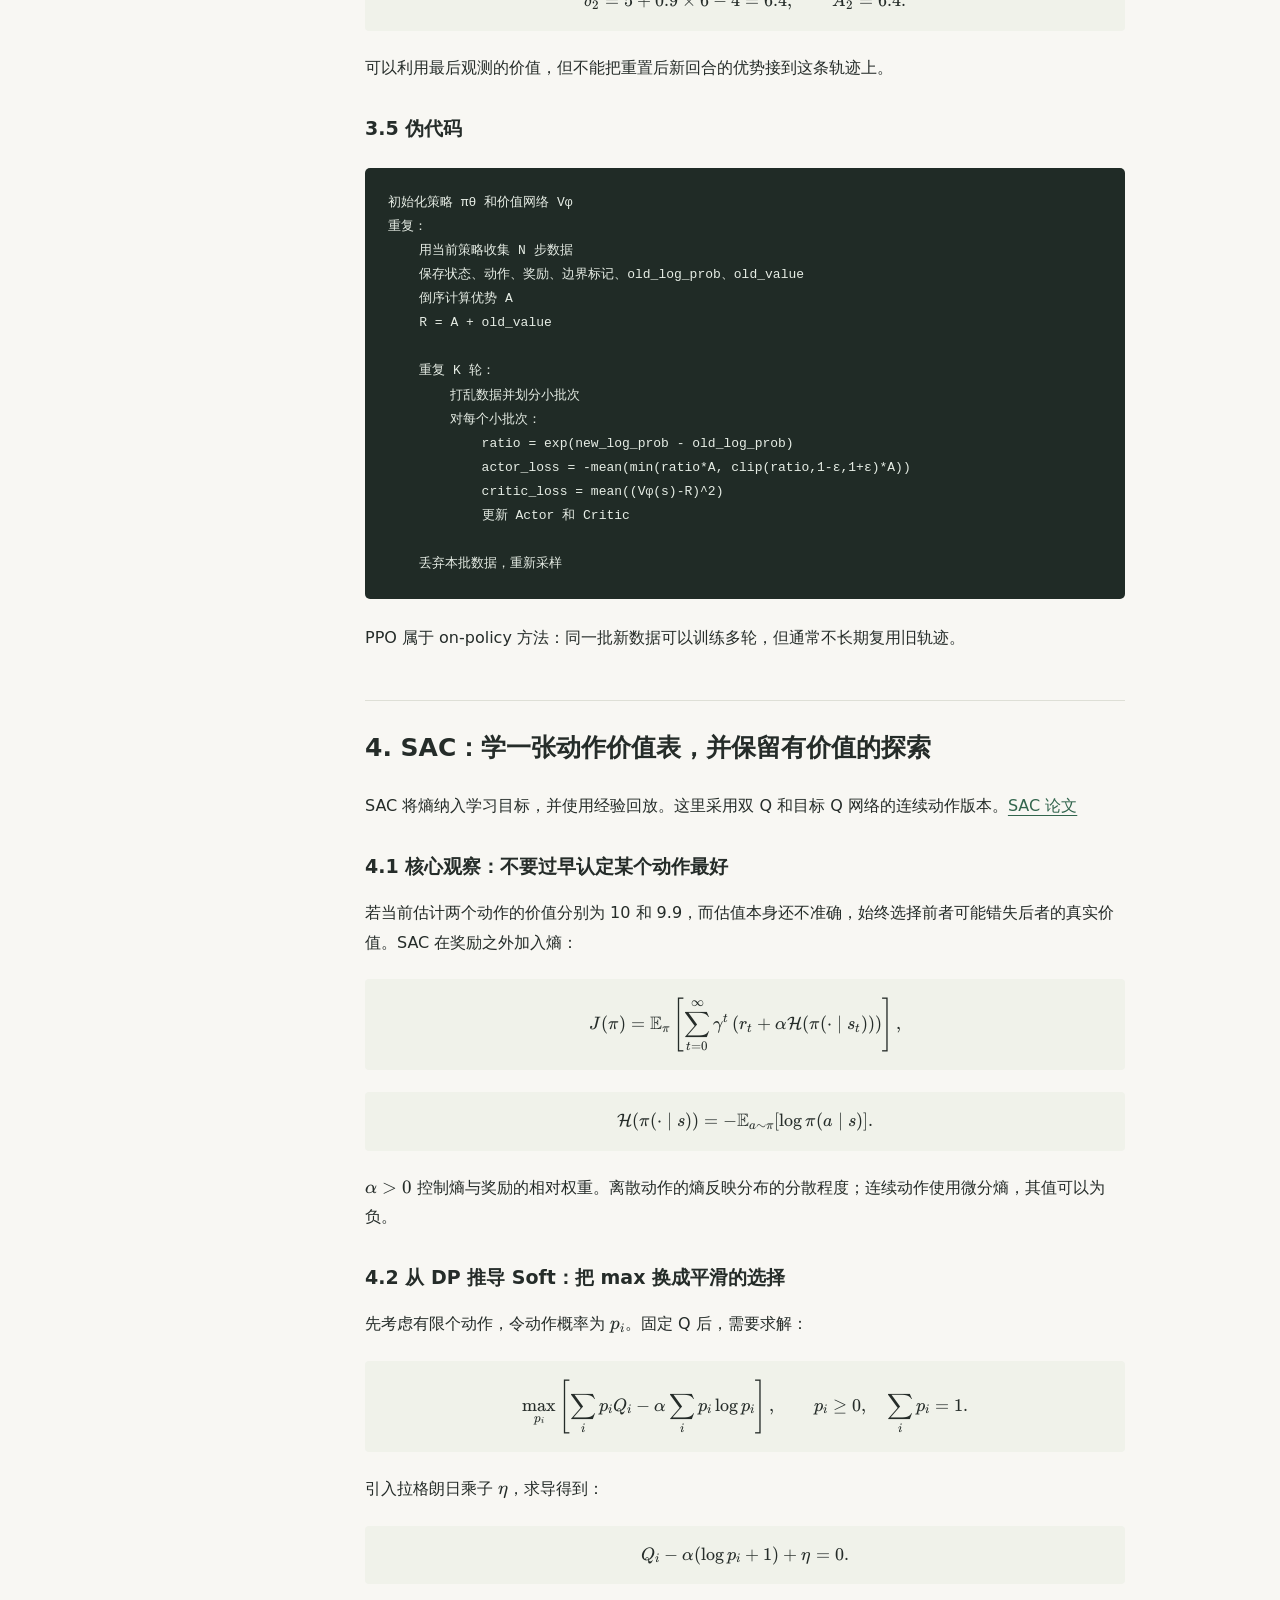
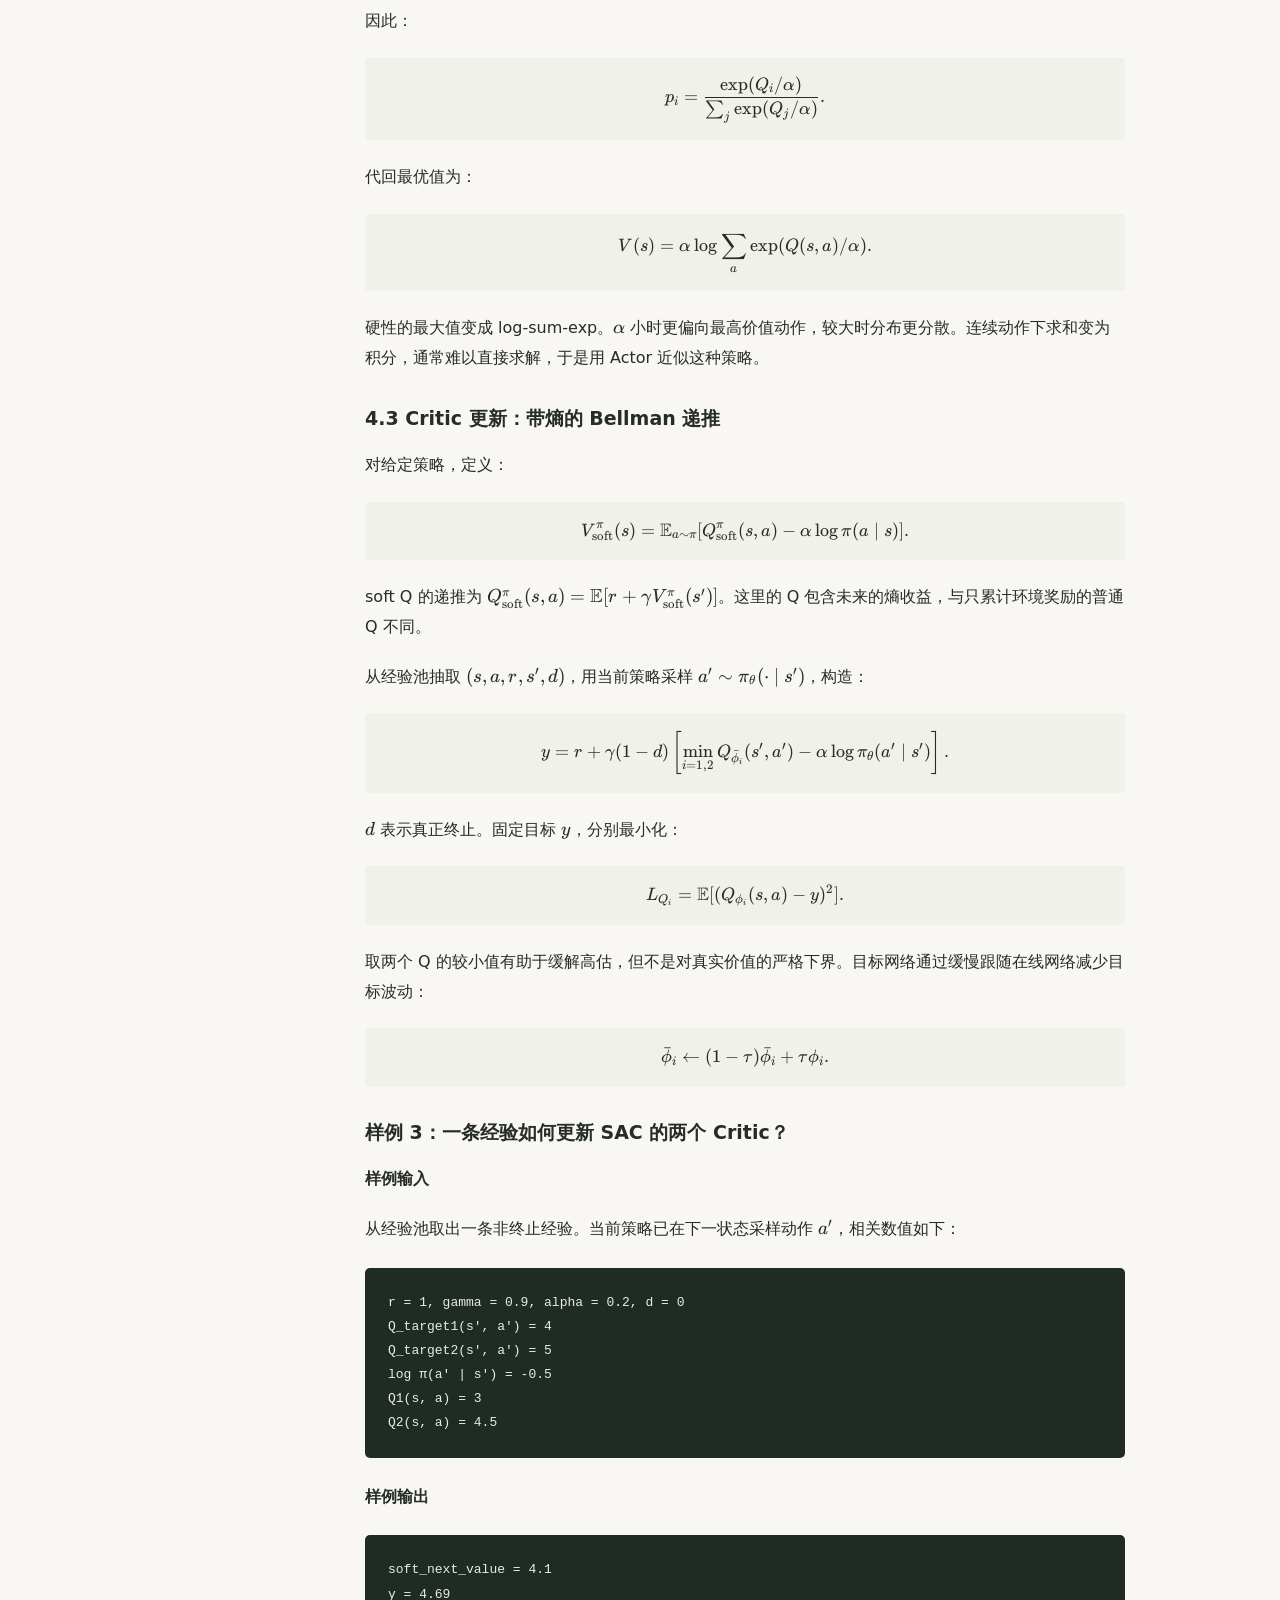
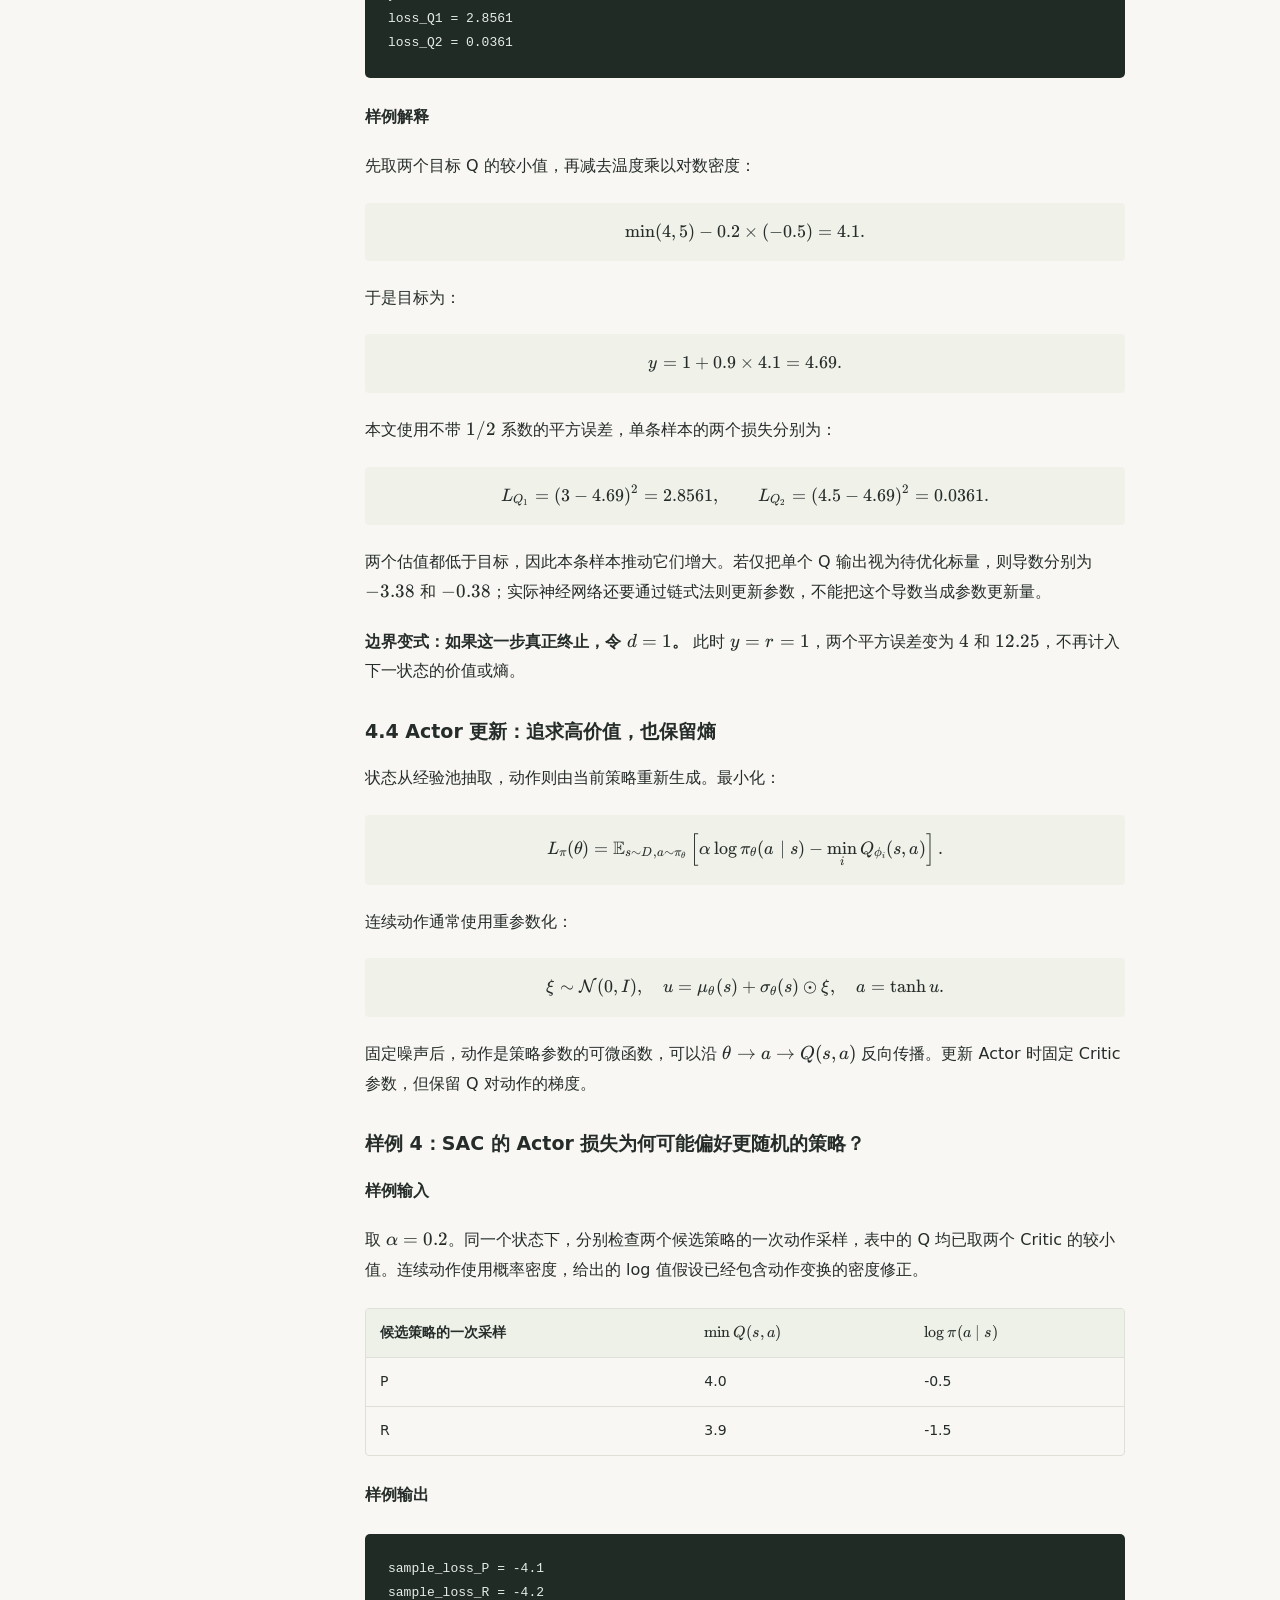
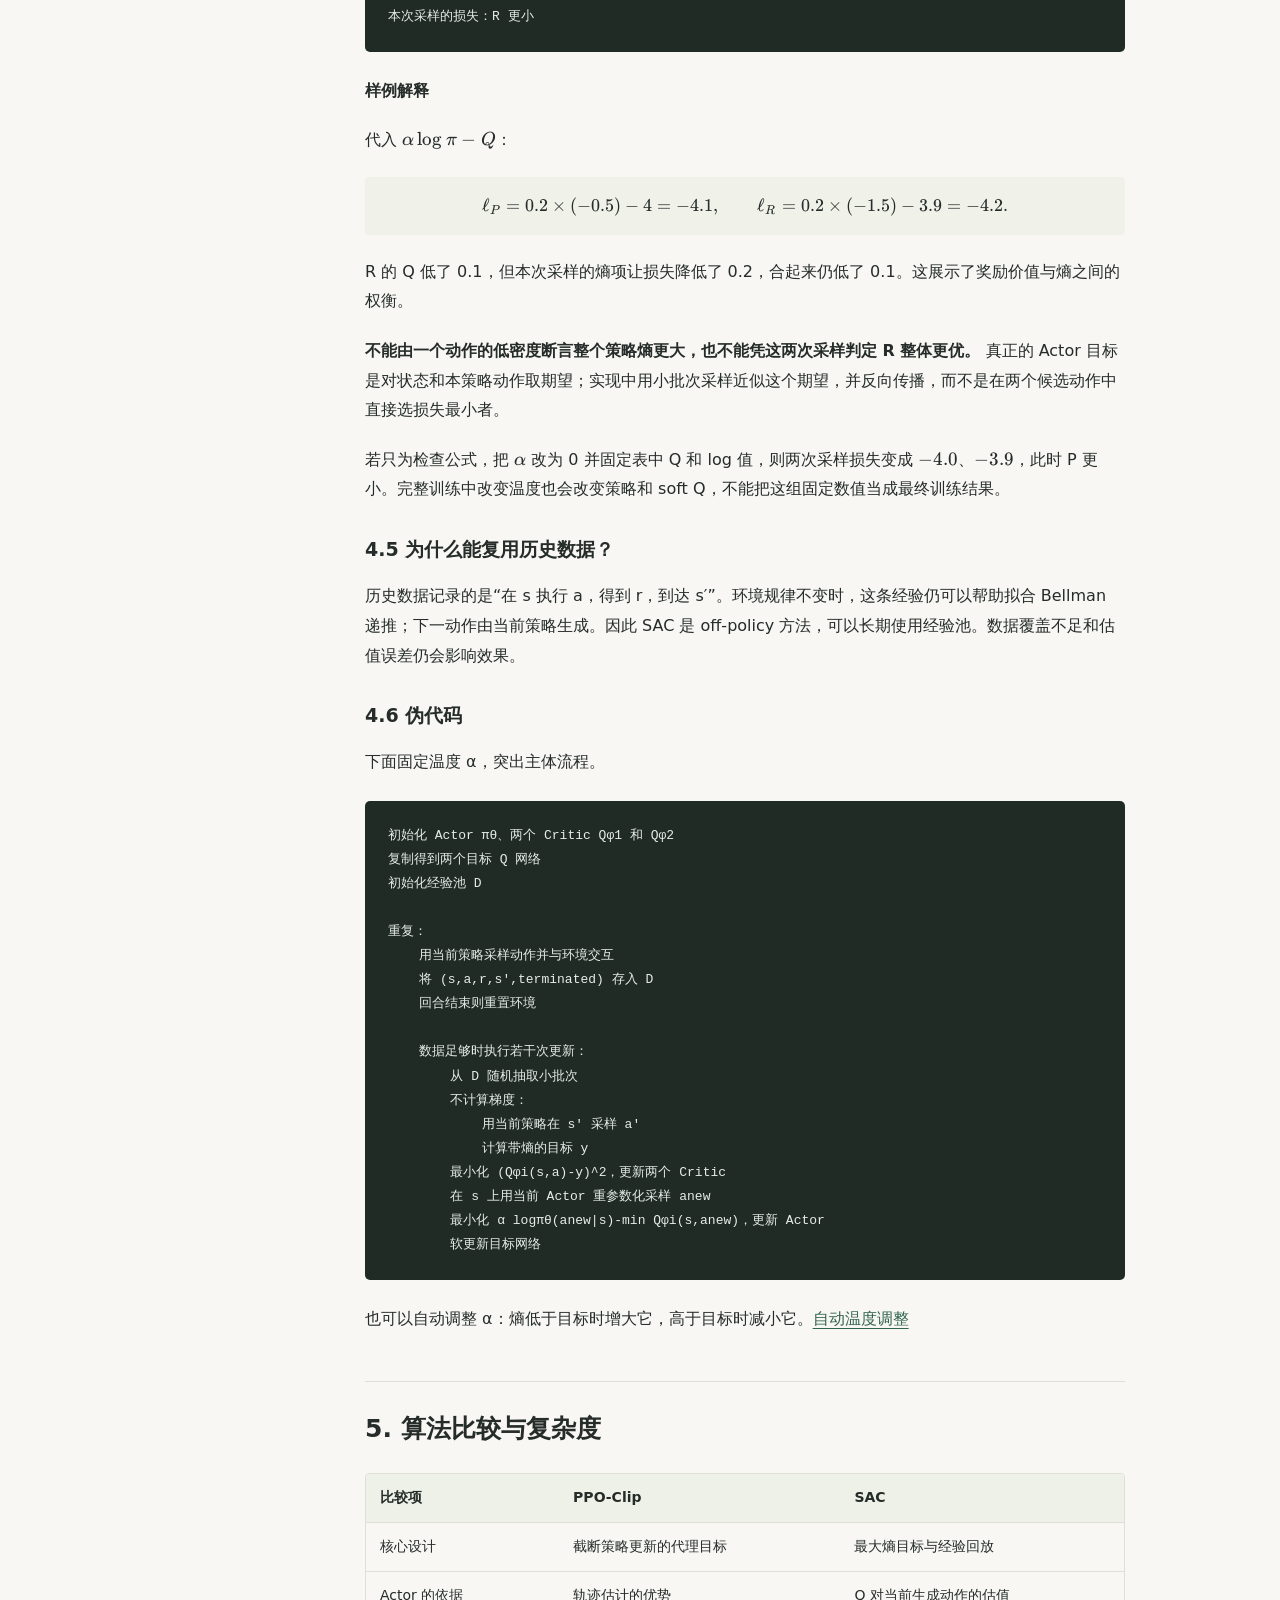
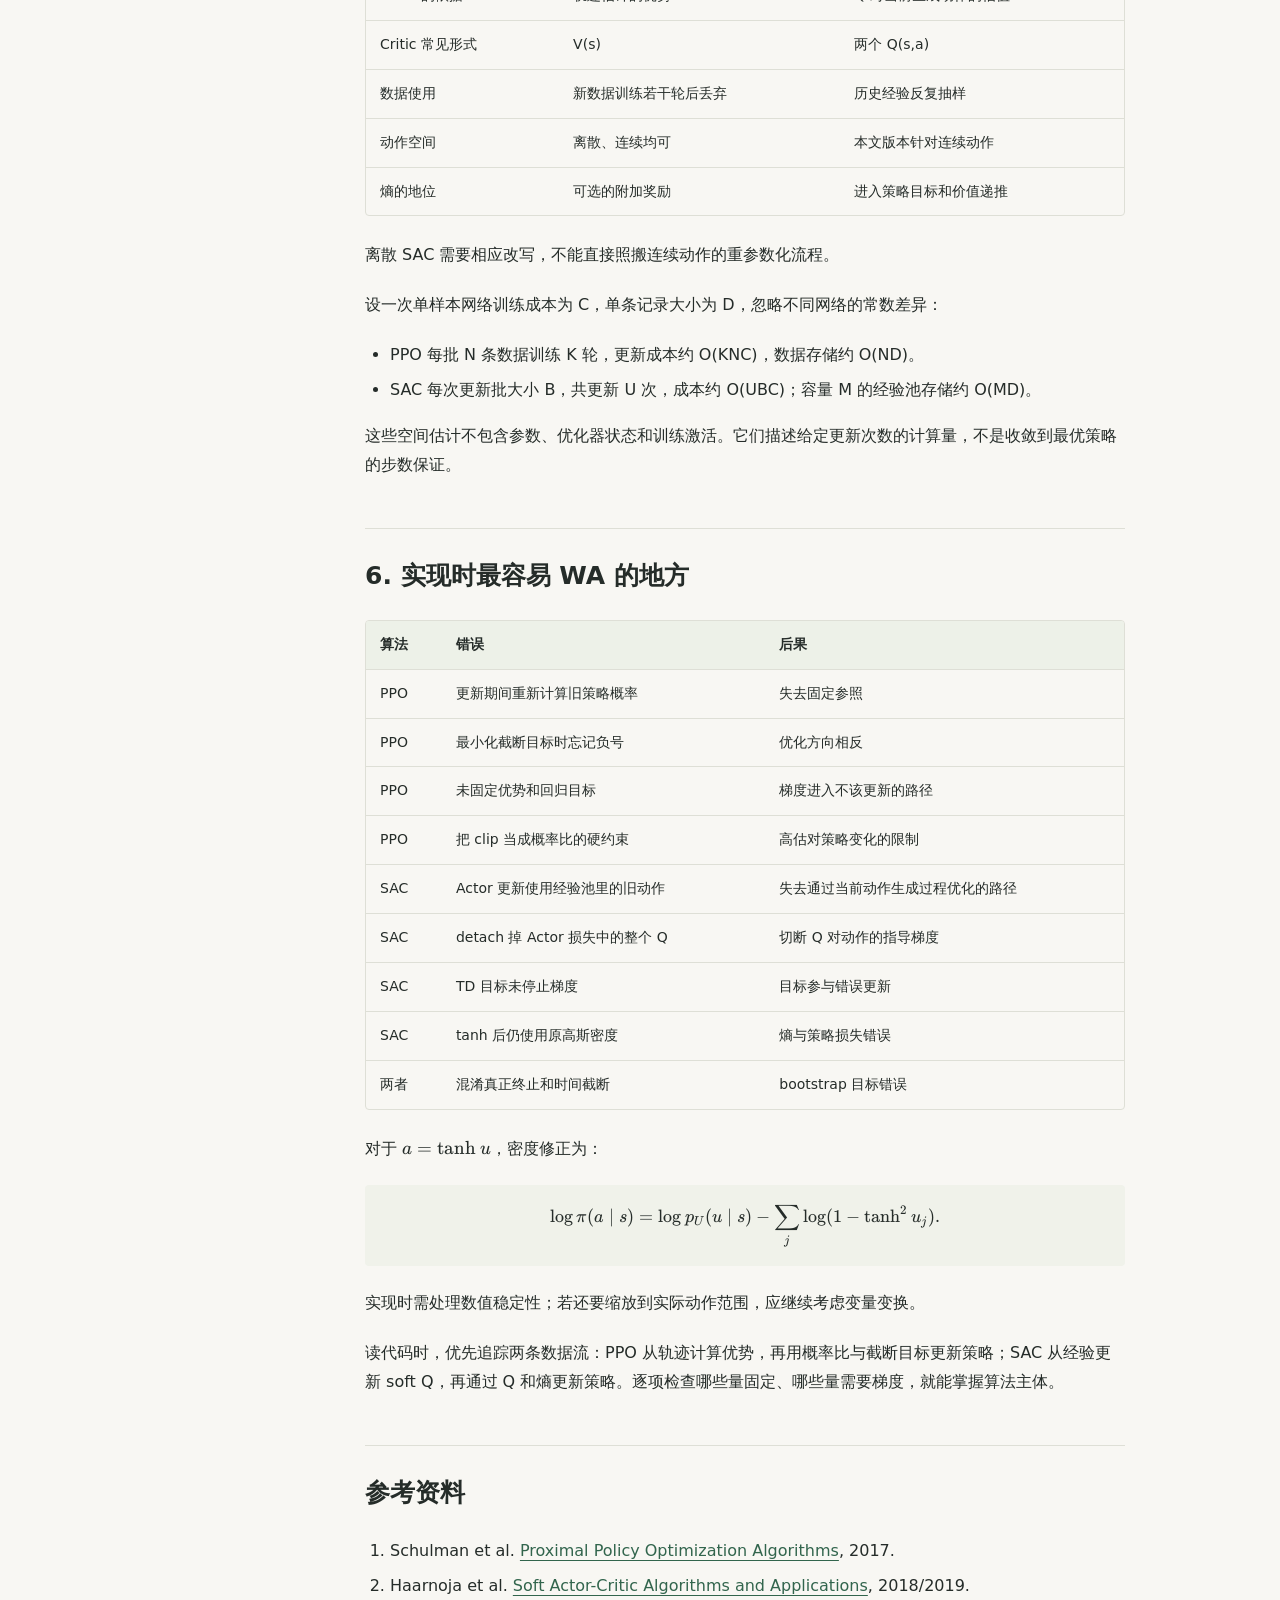
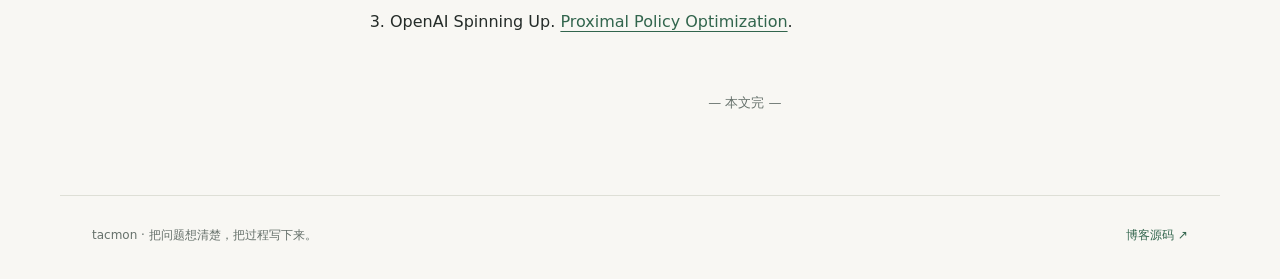
==== commit 953f442f: "Add four worked PPO and SAC examples with boundary cases" ====
--- a/posts/sac-ppo/index.html
+++ b/posts/sac-ppo/index.html
@@ -73,6 +73,101 @@
 </tbody>
 </table></div>
 <p>截断的是目标中的收益，并非硬性限制真实概率比。共享网络参数、其他样本及多次更新仍可能使概率比超出区间，所以它不保证新旧策略距离一定很小。<a href="https://spinningup.openai.com/en/latest/algorithms/ppo.html">PPO 官方讲解</a></p>
+<h3>样例 1：PPO 的正、负优势到底怎么截断？</h3>
+<p><strong>样例输入</strong></p>
+<p>令 <span class="math inline" data-tex="\epsilon=0.2">\epsilon=0.2</span>。以下四行代表四条独立采样记录，优势已经算好，且不做优势标准化。为便于理解，使用离散动作的概率。</p>
+<div class="table-wrap"><table>
+<thead>
+<tr>
+<th>记录</th>
+<th>旧概率</th>
+<th>新概率</th>
+<th>优势 <span class="math inline" data-tex="\hat A">\hat A</span></th>
+</tr>
+</thead>
+<tbody>
+<tr>
+<td>A：好动作，概率增加很多</td>
+<td>0.20</td>
+<td>0.30</td>
+<td>2</td>
+</tr>
+<tr>
+<td>B：坏动作，概率降低很多</td>
+<td>0.50</td>
+<td>0.30</td>
+<td>-2</td>
+</tr>
+<tr>
+<td>C：坏动作，概率反而增加</td>
+<td>0.20</td>
+<td>0.30</td>
+<td>-2</td>
+</tr>
+<tr>
+<td>D：好动作，概率反而降低</td>
+<td>0.50</td>
+<td>0.30</td>
+<td>2</td>
+</tr>
+</tbody>
+</table></div>
+<p><strong>样例输出</strong></p>
+<p>计算单条记录的代理目标 <span class="math inline" data-tex="\ell">\ell</span>，然后计算四条记录组成的小批次 Actor 损失：</p>
+<pre><code class="language-text">ell_A =  2.4
+ell_B = -1.6
+ell_C = -3.0
+ell_D =  1.2
+L_clip = -0.25
+actor_loss = 0.25
+</code></pre>
+<p><strong>样例解释</strong></p>
+<p>截断区间为 <span class="math inline" data-tex="[0.8,1.2]">[0.8,1.2]</span>。</p>
+<div class="table-wrap"><table>
+<thead>
+<tr>
+<th>记录</th>
+<th>概率比 <span class="math inline" data-tex="\rho">\rho</span></th>
+<th><span class="math inline" data-tex="\rho\hat A">\rho\hat A</span></th>
+<th><span class="math inline" data-tex="\operatorname{clip}(\rho)\hat A">\operatorname{clip}(\rho)\hat A</span></th>
+<th>两者较小值</th>
+</tr>
+</thead>
+<tbody>
+<tr>
+<td>A</td>
+<td>1.5</td>
+<td>3.0</td>
+<td>2.4</td>
+<td>2.4</td>
+</tr>
+<tr>
+<td>B</td>
+<td>0.6</td>
+<td>-1.2</td>
+<td>-1.6</td>
+<td>-1.6</td>
+</tr>
+<tr>
+<td>C</td>
+<td>1.5</td>
+<td>-3.0</td>
+<td>-2.4</td>
+<td>-3.0</td>
+</tr>
+<tr>
+<td>D</td>
+<td>0.6</td>
+<td>1.2</td>
+<td>1.6</td>
+<td>1.2</td>
+</tr>
+</tbody>
+</table></div>
+<p>A、B 朝有利方向变化，但超过阈值后，本条记录不再奖励继续变化。C、D 朝不利方向变化，仍保留纠正它们的激励。特别注意 B：乘以负优势后，不能直接把“取较小值”理解为“取较小概率比”。</p>
+<p>小批次目标为：</p>
+<div class="math display" data-tex="L^{\mathrm{clip}}=\frac{2.4-1.6-3.0+1.2}{4}=-0.25.">L^{\mathrm{clip}}=\frac{2.4-1.6-3.0+1.2}{4}=-0.25.</div>
+<p>优化器做梯度下降，所以使用 <span class="math inline" data-tex="L_{\mathrm{actor}}=-L^{\mathrm{clip}}=0.25">L_{\mathrm{actor}}=-L^{\mathrm{clip}}=0.25</span>。这里没有加入熵奖励或价值损失。损失可以为负，绝对数值本身不代表策略好坏；它服务于本批数据上的梯度更新。</p>
 <h3>3.4 优势估计：一次倒序扫描计算 GAE</h3>
 <p>令 <span class="math inline" data-tex="b_t">b_t</span> 表示是否允许从下一状态 bootstrap，定义 TD 误差：</p>
 <div class="math display" data-tex="\delta_t=r_t+\gamma b_tV_{\mathrm{old}}(s_{t+1})-V_{\mathrm{old}}(s_t).">\delta_t=r_t+\gamma b_tV_{\mathrm{old}}(s_{t+1})-V_{\mathrm{old}}(s_t).</div>
@@ -84,6 +179,69 @@
 L_V(\phi)=\mathbb E_t[(V_\phi(s_t)-\hat R_t)^2].">\hat R_t=\hat A_t+V_{\mathrm{old}}(s_t),\qquad
 L_V(\phi)=\mathbb E_t[(V_\phi(s_t)-\hat R_t)^2].</div>
 <p>更新时固定优势和回归目标。若要标准化优势，应先用原始优势构造回归目标。</p>
+<h3>样例 2：一条三步轨迹，手算 GAE 和价值目标</h3>
+<p><strong>样例输入</strong></p>
+<p>轨迹为 <span class="math inline" data-tex="s_0\to s_1\to s_2\to s_3">s_0\to s_1\to s_2\to s_3</span>，在 <span class="math inline" data-tex="s_3">s_3</span> 真正终止。取 <span class="math inline" data-tex="\gamma=0.9">\gamma=0.9</span>、<span class="math inline" data-tex="\lambda=0.8">\lambda=0.8</span>，所以 <span class="math inline" data-tex="\gamma\lambda=0.72">\gamma\lambda=0.72</span>。</p>
+<div class="table-wrap"><table>
+<thead>
+<tr>
+<th>时刻 <span class="math inline" data-tex="t">t</span></th>
+<th>奖励 <span class="math inline" data-tex="r_t">r_t</span></th>
+<th>旧价值 <span class="math inline" data-tex="V(s_t)">V(s_t)</span></th>
+<th>下一状态旧价值</th>
+<th><span class="math inline" data-tex="b_t">b_t</span></th>
+<th><span class="math inline" data-tex="c_t">c_t</span></th>
+</tr>
+</thead>
+<tbody>
+<tr>
+<td>0</td>
+<td>1</td>
+<td>2</td>
+<td>3</td>
+<td>1</td>
+<td>1</td>
+</tr>
+<tr>
+<td>1</td>
+<td>0</td>
+<td>3</td>
+<td>4</td>
+<td>1</td>
+<td>1</td>
+</tr>
+<tr>
+<td>2</td>
+<td>5</td>
+<td>4</td>
+<td>0（终止）</td>
+<td>0</td>
+<td>0</td>
+</tr>
+</tbody>
+</table></div>
+<p><strong>样例输出</strong></p>
+<pre><code class="language-text">TD误差 δ = [1.7000, 0.6000, 1.0000]
+优势   A = [2.6504, 1.3200, 1.0000]
+价值目标 R = [4.6504, 4.3200, 5.0000]
+</code></pre>
+<p><strong>样例解释</strong></p>
+<p>先计算每一步的 TD 误差：</p>
+<div class="math display" data-tex="\delta_0=1+0.9\times3-2=1.7,\qquad
+\delta_1=0+0.9\times4-3=0.6,\qquad
+\delta_2=5-4=1.">\delta_0=1+0.9\times3-2=1.7,\qquad
+\delta_1=0+0.9\times4-3=0.6,\qquad
+\delta_2=5-4=1.</div>
+<p>再从后往前扫描：</p>
+<div class="math display" data-tex="\hat A_2=1,\qquad
+\hat A_1=0.6+0.72\times1=1.32,\qquad
+\hat A_0=1.7+0.72\times1.32=2.6504.">\hat A_2=1,\qquad
+\hat A_1=0.6+0.72\times1=1.32,\qquad
+\hat A_0=1.7+0.72\times1.32=2.6504.</div>
+<p>最后逐项加上旧价值，得到价值网络的回归目标。Actor 使用优势判断动作是否好于预期，Critic 使用价值目标修正估值。</p>
+<p><strong>边界变式：如果最后一步只是时间上限截断呢？</strong> 假设最后观测的价值为 <span class="math inline" data-tex="V(s_3)=6">V(s_3)=6</span>，任务本身没有终止，则最后一步使用 <span class="math inline" data-tex="b_2=1,c_2=0">b_2=1,c_2=0</span>：</p>
+<div class="math display" data-tex="\delta_2=5+0.9\times6-4=6.4,\qquad \hat A_2=6.4.">\delta_2=5+0.9\times6-4=6.4,\qquad \hat A_2=6.4.</div>
+<p>可以利用最后观测的价值，但不能把重置后新回合的优势接到这条轨迹上。</p>
 <h3>3.5 伪代码</h3>
 <pre><code class="language-text">初始化策略 πθ 和价值网络 Vφ
 重复：
@@ -130,12 +288,76 @@
 <div class="math display" data-tex="L_{Q_i}=\mathbb E[(Q_{\phi_i}(s,a)-y)^2].">L_{Q_i}=\mathbb E[(Q_{\phi_i}(s,a)-y)^2].</div>
 <p>取两个 Q 的较小值有助于缓解高估，但不是对真实价值的严格下界。目标网络通过缓慢跟随在线网络减少目标波动：</p>
 <div class="math display" data-tex="\bar\phi_i\leftarrow(1-\tau)\bar\phi_i+\tau\phi_i.">\bar\phi_i\leftarrow(1-\tau)\bar\phi_i+\tau\phi_i.</div>
+<h3>样例 3：一条经验如何更新 SAC 的两个 Critic？</h3>
+<p><strong>样例输入</strong></p>
+<p>从经验池取出一条非终止经验。当前策略已在下一状态采样动作 <span class="math inline" data-tex="a&#x27;">a&#x27;</span>，相关数值如下：</p>
+<pre><code class="language-text">r = 1, gamma = 0.9, alpha = 0.2, d = 0
+Q_target1(s', a') = 4
+Q_target2(s', a') = 5
+log π(a' | s') = -0.5
+Q1(s, a) = 3
+Q2(s, a) = 4.5
+</code></pre>
+<p><strong>样例输出</strong></p>
+<pre><code class="language-text">soft_next_value = 4.1
+y = 4.69
+loss_Q1 = 2.8561
+loss_Q2 = 0.0361
+</code></pre>
+<p><strong>样例解释</strong></p>
+<p>先取两个目标 Q 的较小值，再减去温度乘以对数密度：</p>
+<div class="math display" data-tex="\min(4,5)-0.2\times(-0.5)=4.1.">\min(4,5)-0.2\times(-0.5)=4.1.</div>
+<p>于是目标为：</p>
+<div class="math display" data-tex="y=1+0.9\times4.1=4.69.">y=1+0.9\times4.1=4.69.</div>
+<p>本文使用不带 <span class="math inline" data-tex="1/2">1/2</span> 系数的平方误差，单条样本的两个损失分别为：</p>
+<div class="math display" data-tex="L_{Q_1}=(3-4.69)^2=2.8561,\qquad
+L_{Q_2}=(4.5-4.69)^2=0.0361.">L_{Q_1}=(3-4.69)^2=2.8561,\qquad
+L_{Q_2}=(4.5-4.69)^2=0.0361.</div>
+<p>两个估值都低于目标，因此本条样本推动它们增大。若仅把单个 Q 输出视为待优化标量，则导数分别为 <span class="math inline" data-tex="-3.38">-3.38</span> 和 <span class="math inline" data-tex="-0.38">-0.38</span>；实际神经网络还要通过链式法则更新参数，不能把这个导数当成参数更新量。</p>
+<p><strong>边界变式：如果这一步真正终止，令 <span class="math inline" data-tex="d=1">d=1</span>。</strong> 此时 <span class="math inline" data-tex="y=r=1">y=r=1</span>，两个平方误差变为 <span class="math inline" data-tex="4">4</span> 和 <span class="math inline" data-tex="12.25">12.25</span>，不再计入下一状态的价值或熵。</p>
 <h3>4.4 Actor 更新：追求高价值，也保留熵</h3>
 <p>状态从经验池抽取，动作则由当前策略重新生成。最小化：</p>
 <div class="math display" data-tex="L_\pi(\theta)=\mathbb E_{s\sim D,a\sim\pi_\theta}\left[\alpha\log\pi_\theta(a\mid s)-\min_iQ_{\phi_i}(s,a)\right].">L_\pi(\theta)=\mathbb E_{s\sim D,a\sim\pi_\theta}\left[\alpha\log\pi_\theta(a\mid s)-\min_iQ_{\phi_i}(s,a)\right].</div>
 <p>连续动作通常使用重参数化：</p>
 <div class="math display" data-tex="\xi\sim\mathcal N(0,I),\quad u=\mu_\theta(s)+\sigma_\theta(s)\odot\xi,\quad a=\tanh u.">\xi\sim\mathcal N(0,I),\quad u=\mu_\theta(s)+\sigma_\theta(s)\odot\xi,\quad a=\tanh u.</div>
 <p>固定噪声后，动作是策略参数的可微函数，可以沿 <span class="math inline" data-tex="\theta\to a\to Q(s,a)">\theta\to a\to Q(s,a)</span> 反向传播。更新 Actor 时固定 Critic 参数，但保留 Q 对动作的梯度。</p>
+<h3>样例 4：SAC 的 Actor 损失为何可能偏好更随机的策略？</h3>
+<p><strong>样例输入</strong></p>
+<p>取 <span class="math inline" data-tex="\alpha=0.2">\alpha=0.2</span>。同一个状态下，分别检查两个候选策略的一次动作采样，表中的 Q 均已取两个 Critic 的较小值。连续动作使用概率密度，给出的 log 值假设已经包含动作变换的密度修正。</p>
+<div class="table-wrap"><table>
+<thead>
+<tr>
+<th>候选策略的一次采样</th>
+<th><span class="math inline" data-tex="\min Q(s,a)">\min Q(s,a)</span></th>
+<th><span class="math inline" data-tex="\log\pi(a\mid s)">\log\pi(a\mid s)</span></th>
+</tr>
+</thead>
+<tbody>
+<tr>
+<td>P</td>
+<td>4.0</td>
+<td>-0.5</td>
+</tr>
+<tr>
+<td>R</td>
+<td>3.9</td>
+<td>-1.5</td>
+</tr>
+</tbody>
+</table></div>
+<p><strong>样例输出</strong></p>
+<pre><code class="language-text">sample_loss_P = -4.1
+sample_loss_R = -4.2
+本次采样的损失：R 更小
+</code></pre>
+<p><strong>样例解释</strong></p>
+<p>代入 <span class="math inline" data-tex="\alpha\log\pi-Q">\alpha\log\pi-Q</span>：</p>
+<div class="math display" data-tex="\ell_P=0.2\times(-0.5)-4=-4.1,\qquad
+\ell_R=0.2\times(-1.5)-3.9=-4.2.">\ell_P=0.2\times(-0.5)-4=-4.1,\qquad
+\ell_R=0.2\times(-1.5)-3.9=-4.2.</div>
+<p>R 的 Q 低了 0.1，但本次采样的熵项让损失降低了 0.2，合起来仍低了 0.1。这展示了奖励价值与熵之间的权衡。</p>
+<p><strong>不能由一个动作的低密度断言整个策略熵更大，也不能凭这两次采样判定 R 整体更优。</strong> 真正的 Actor 目标是对状态和本策略动作取期望；实现中用小批次采样近似这个期望，并反向传播，而不是在两个候选动作中直接选损失最小者。</p>
+<p>若只为检查公式，把 <span class="math inline" data-tex="\alpha">\alpha</span> 改为 0 并固定表中 Q 和 log 值，则两次采样损失变成 <span class="math inline" data-tex="-4.0">-4.0</span>、<span class="math inline" data-tex="-3.9">-3.9</span>，此时 P 更小。完整训练中改变温度也会改变策略和 soft Q，不能把这组固定数值当成最终训练结果。</p>
 <h3>4.5 为什么能复用历史数据？</h3>
 <p>历史数据记录的是“在 s 执行 a，得到 r，到达 s′”。环境规律不变时，这条经验仍可以帮助拟合 Bellman 递推；下一动作由当前策略生成。因此 SAC 是 off-policy 方法，可以长期使用经验池。数据覆盖不足和估值误差仍会影响效果。</p>
 <h3>4.6 伪代码</h3>
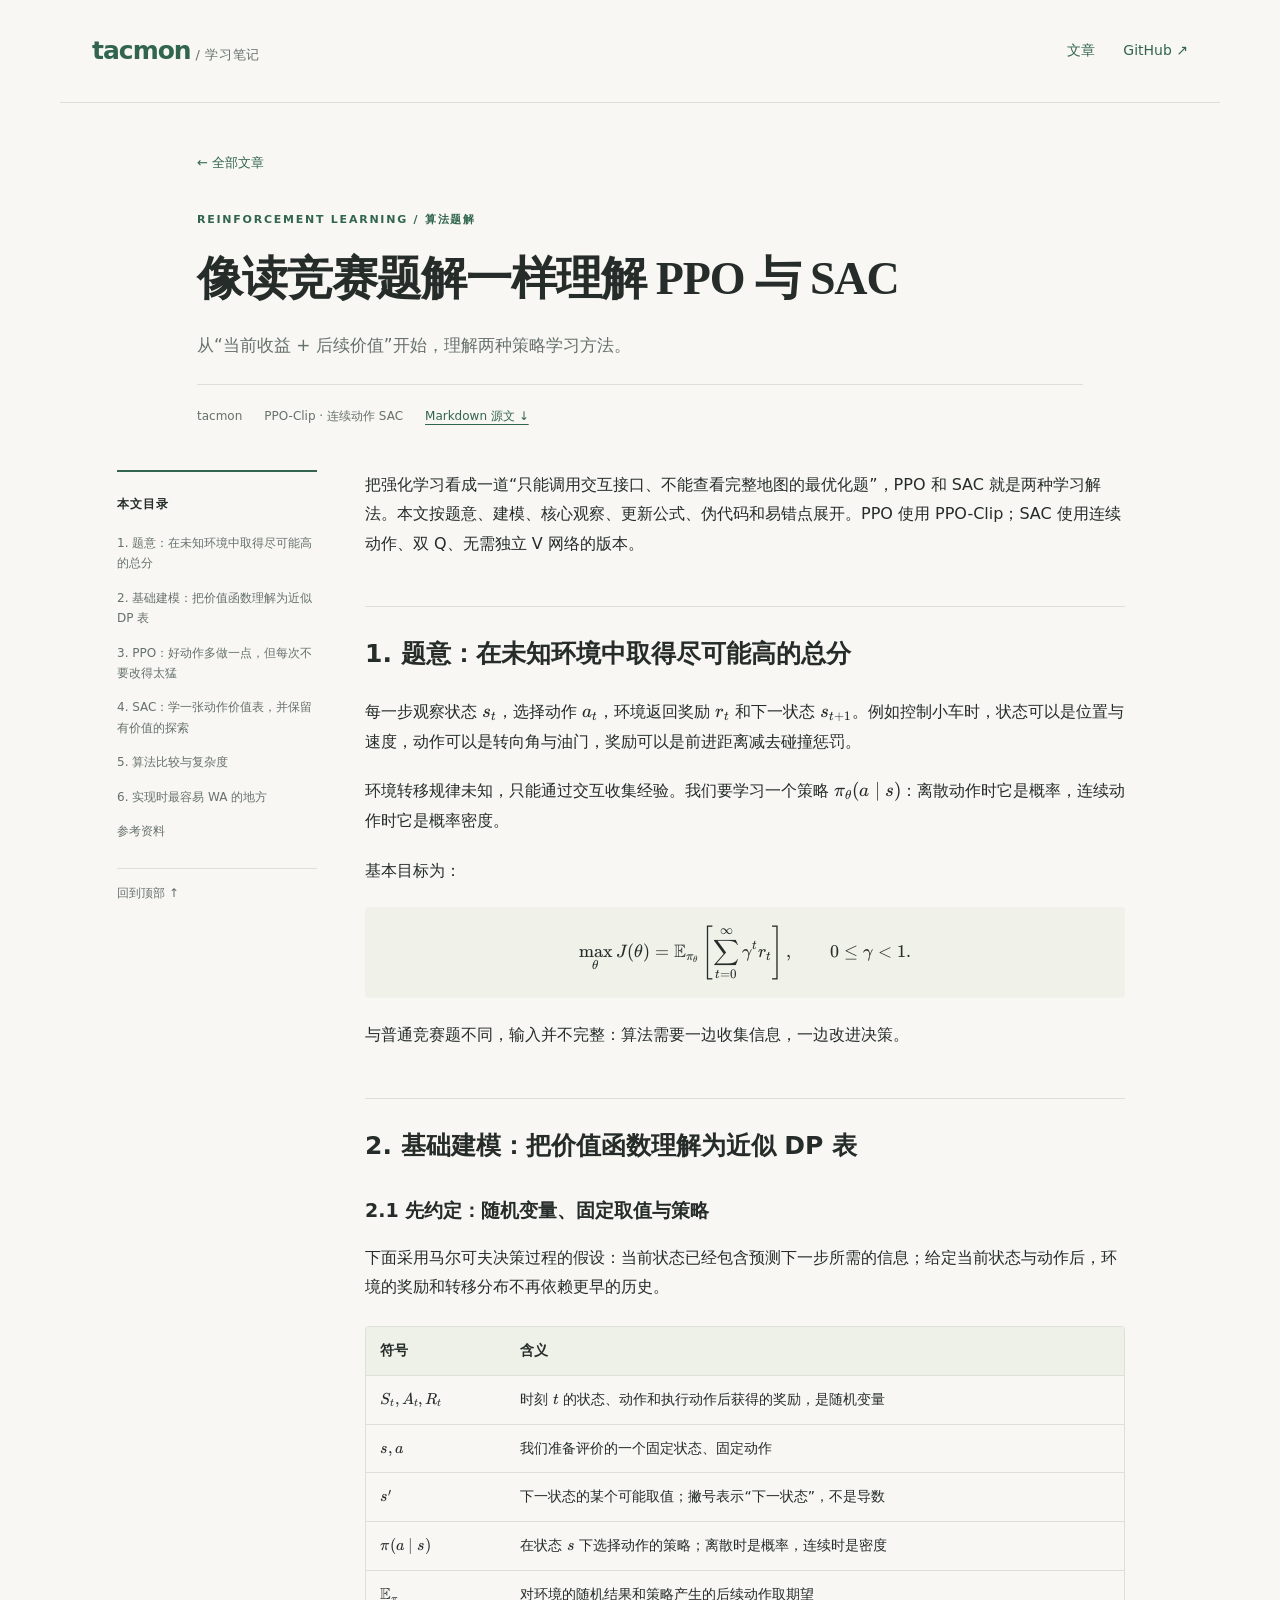
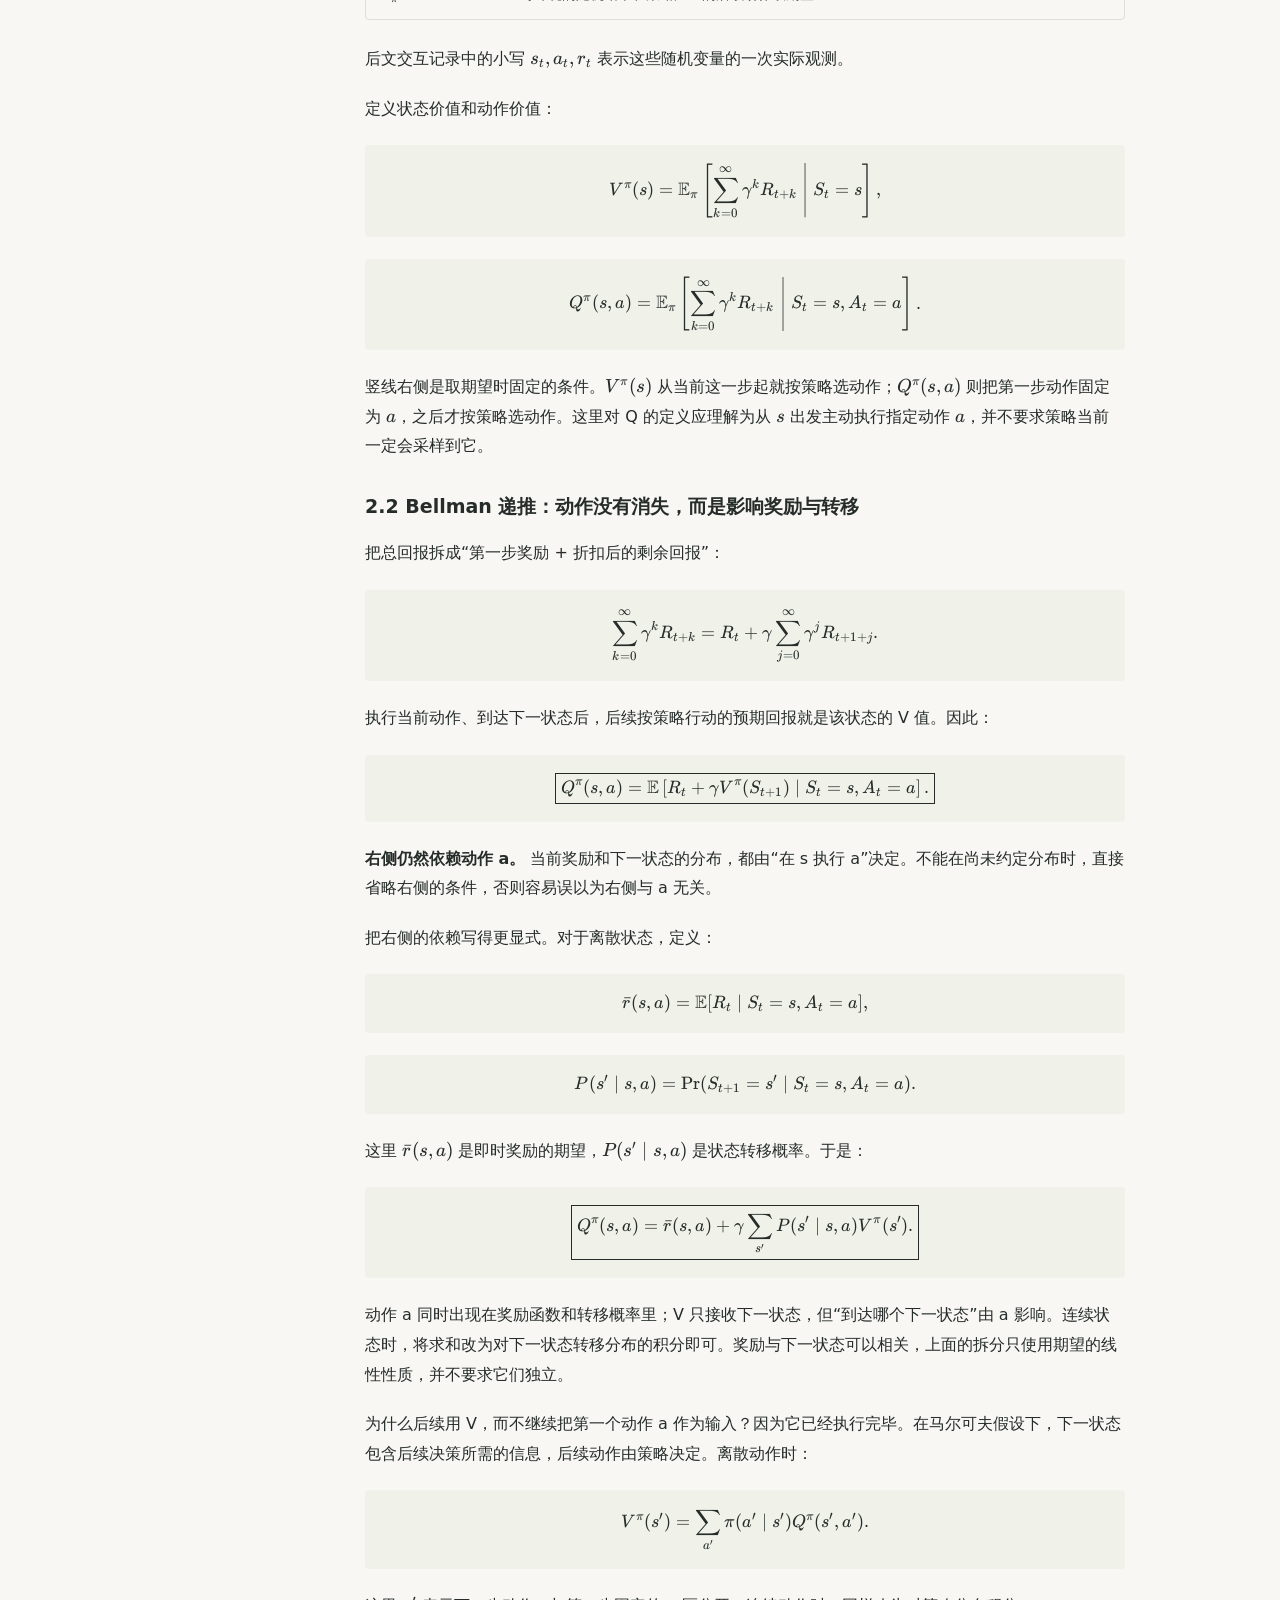
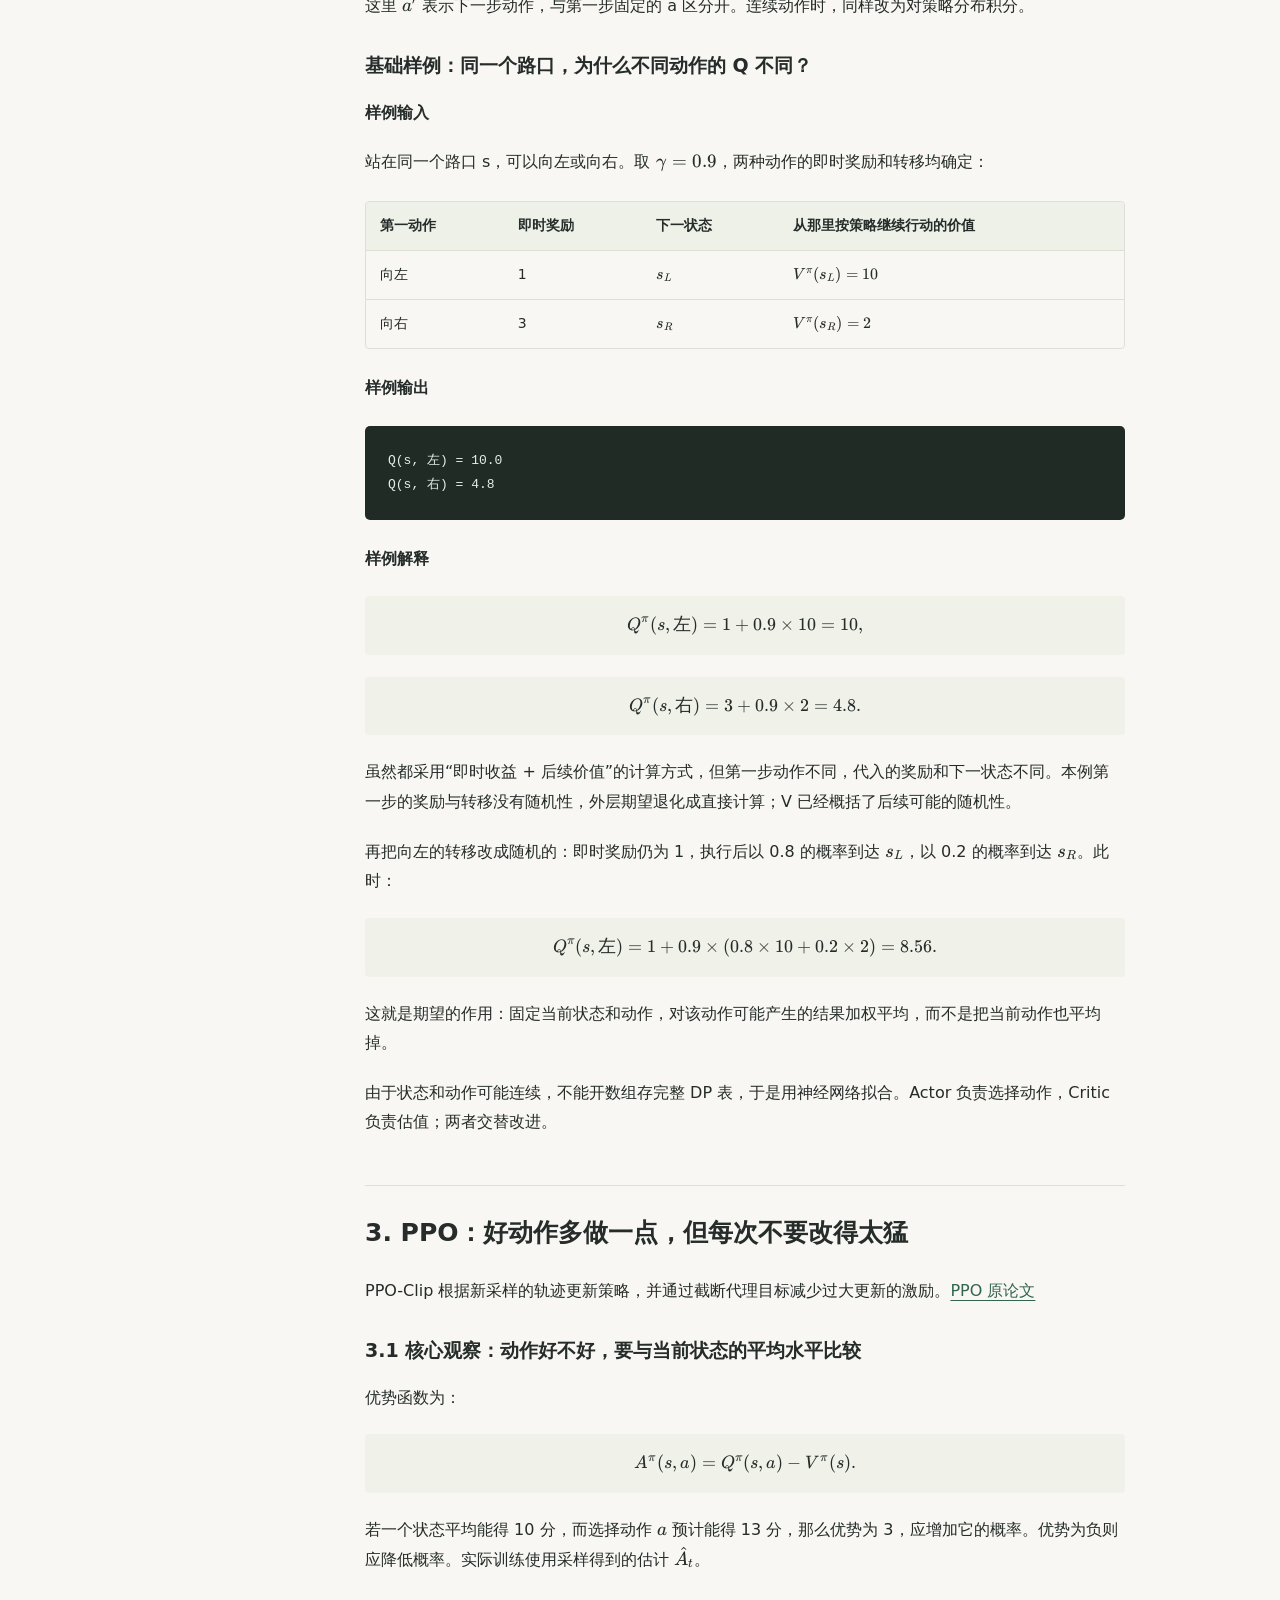
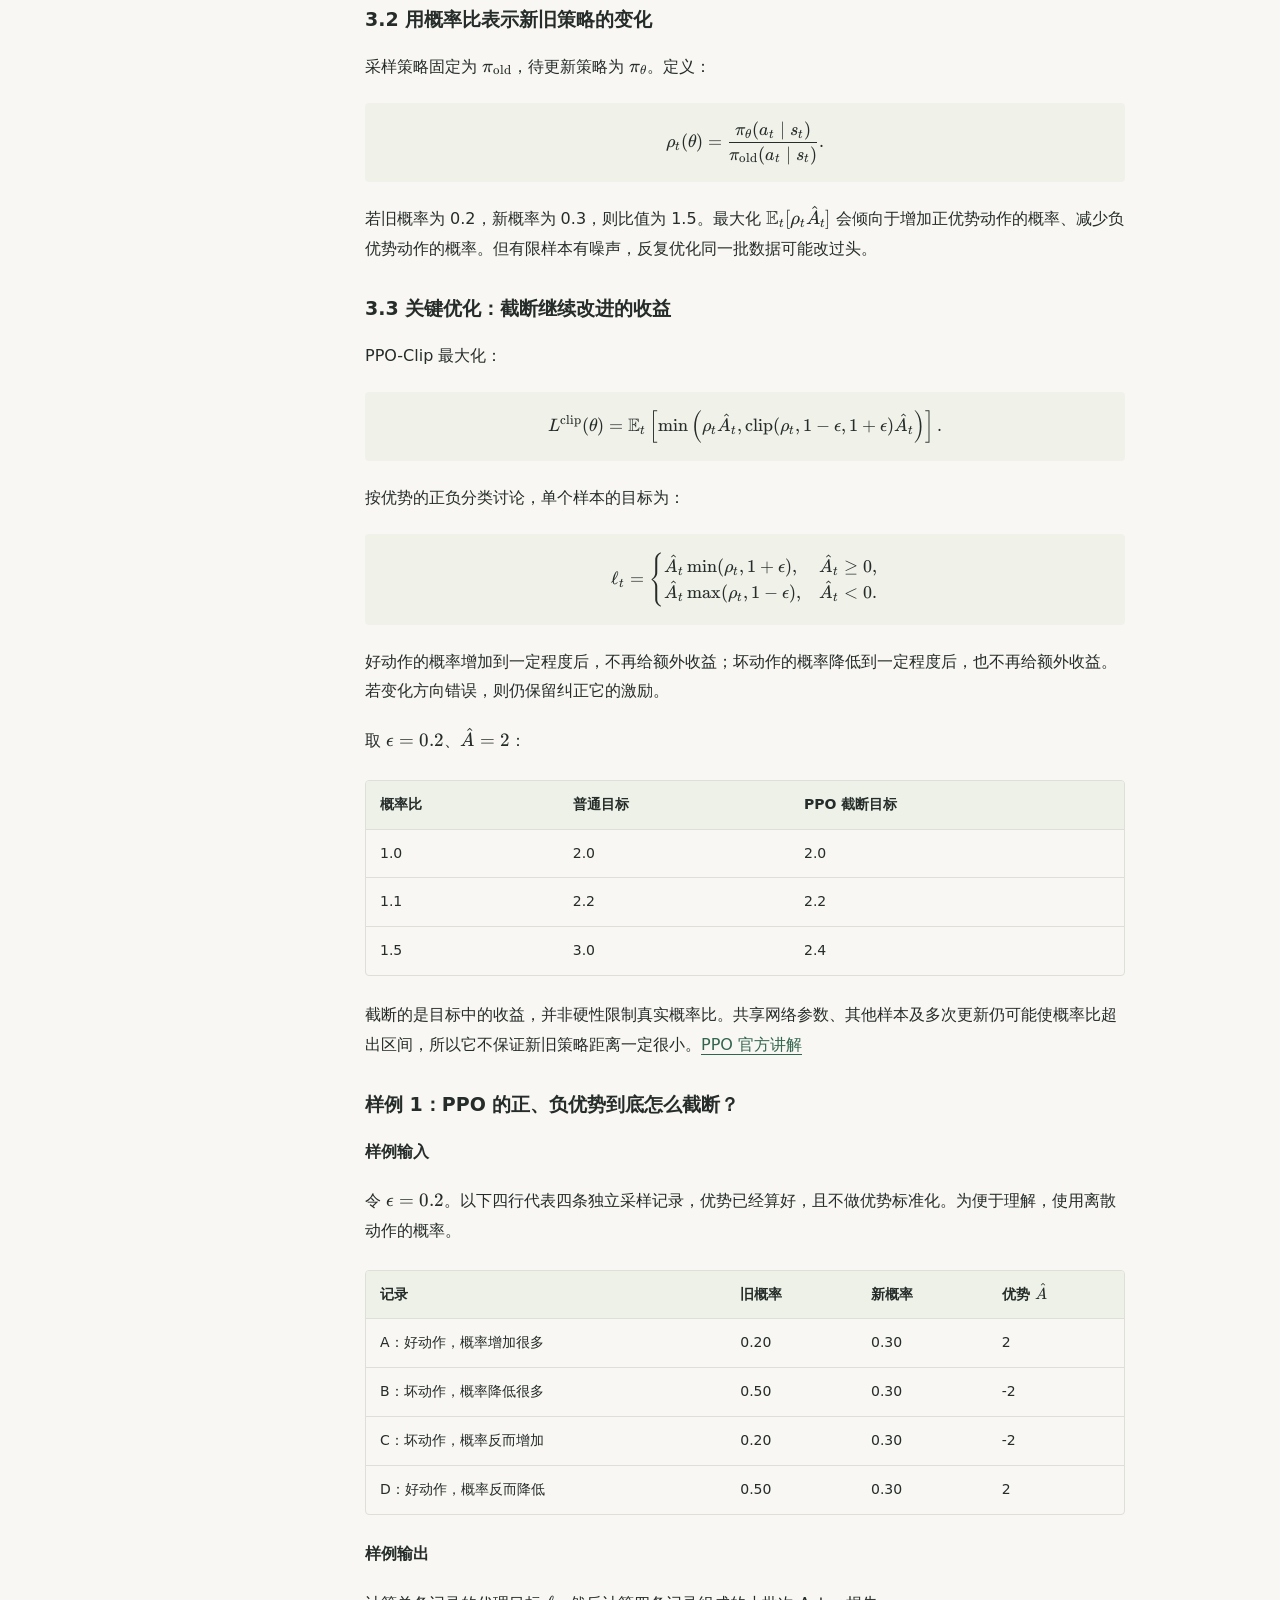
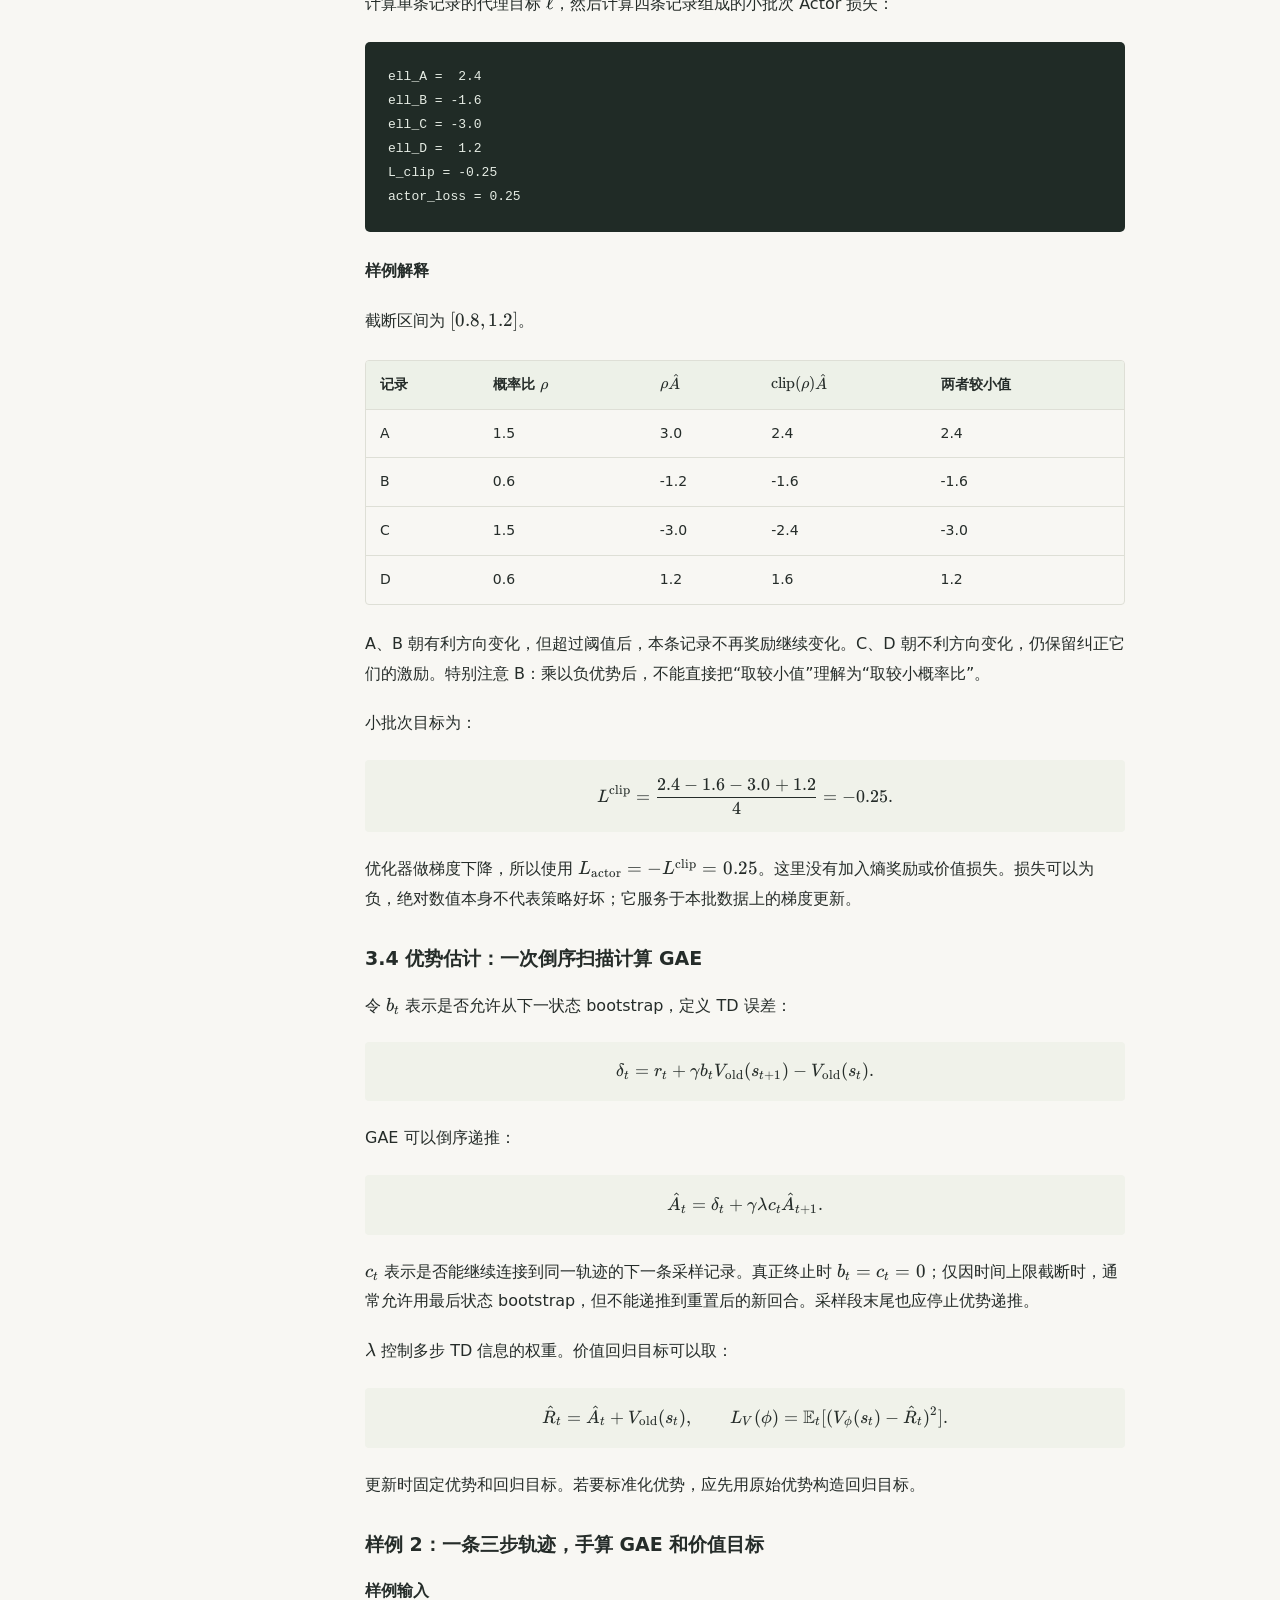
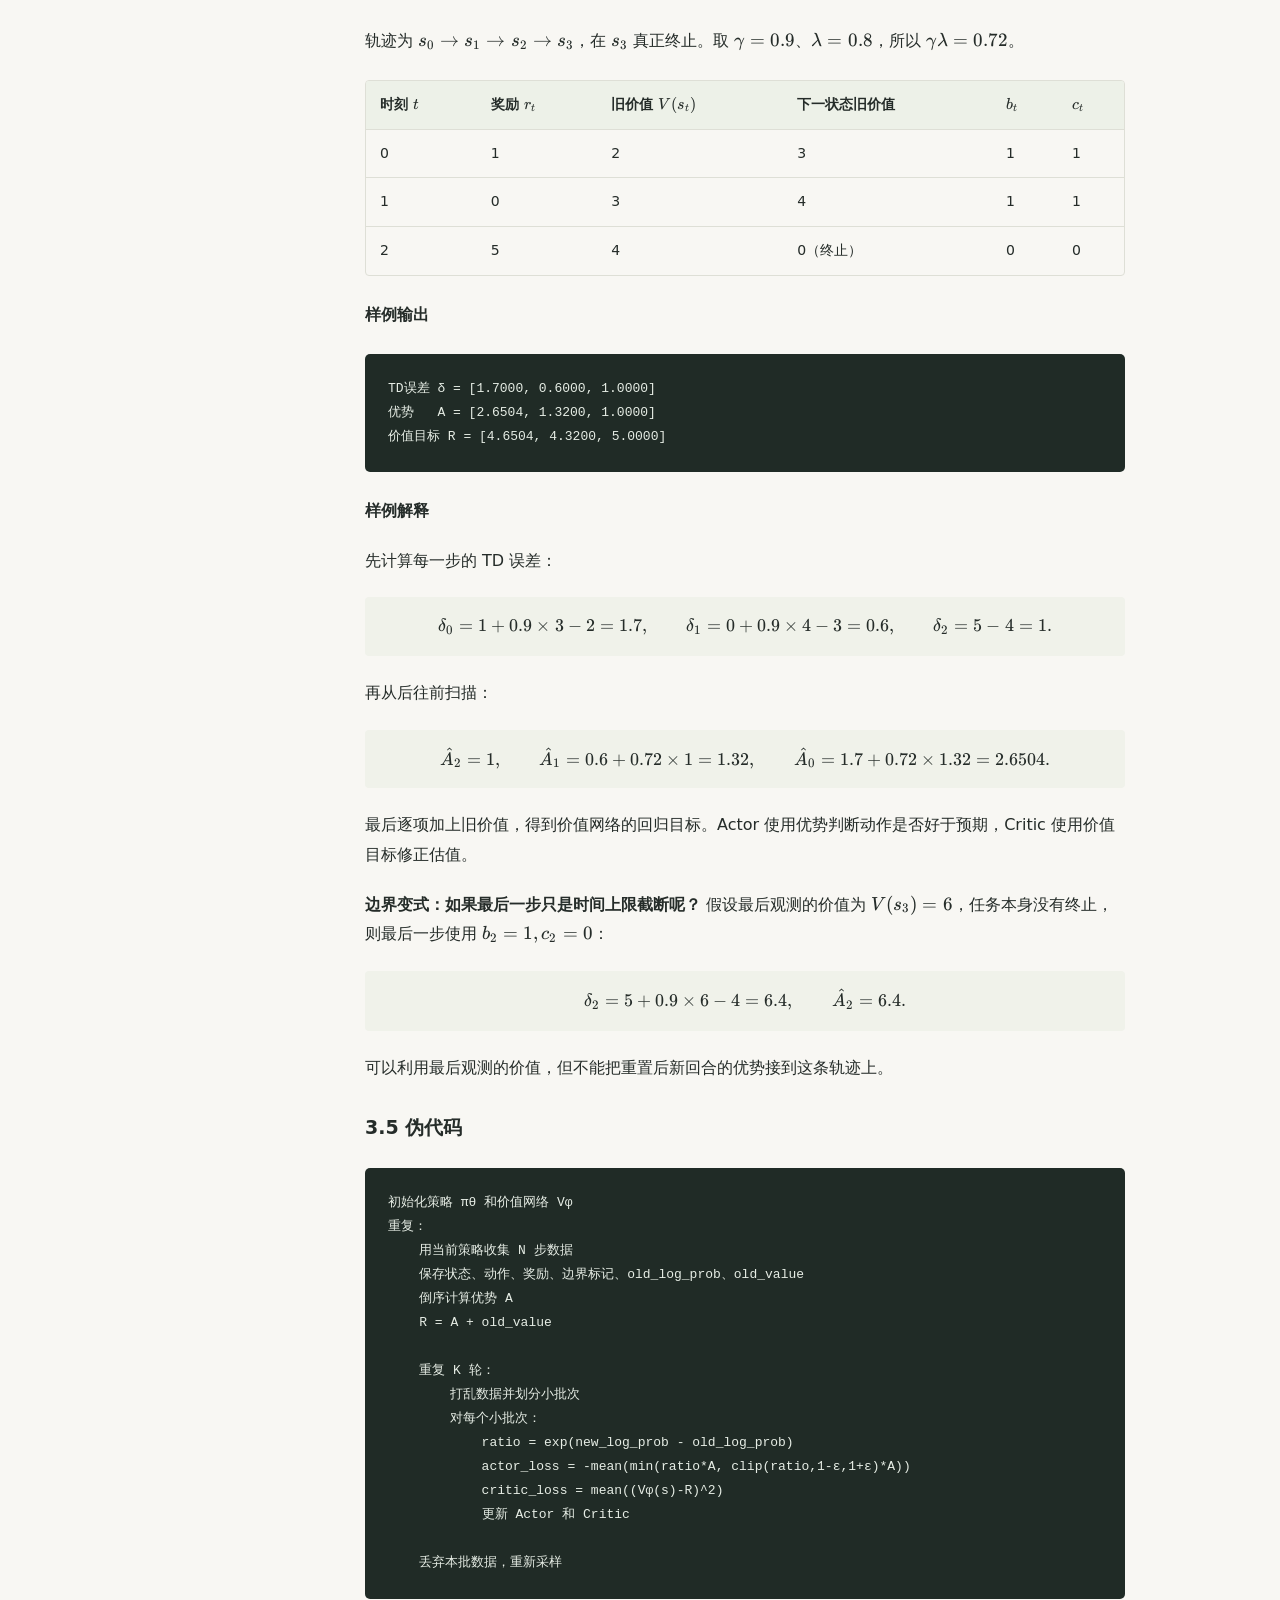
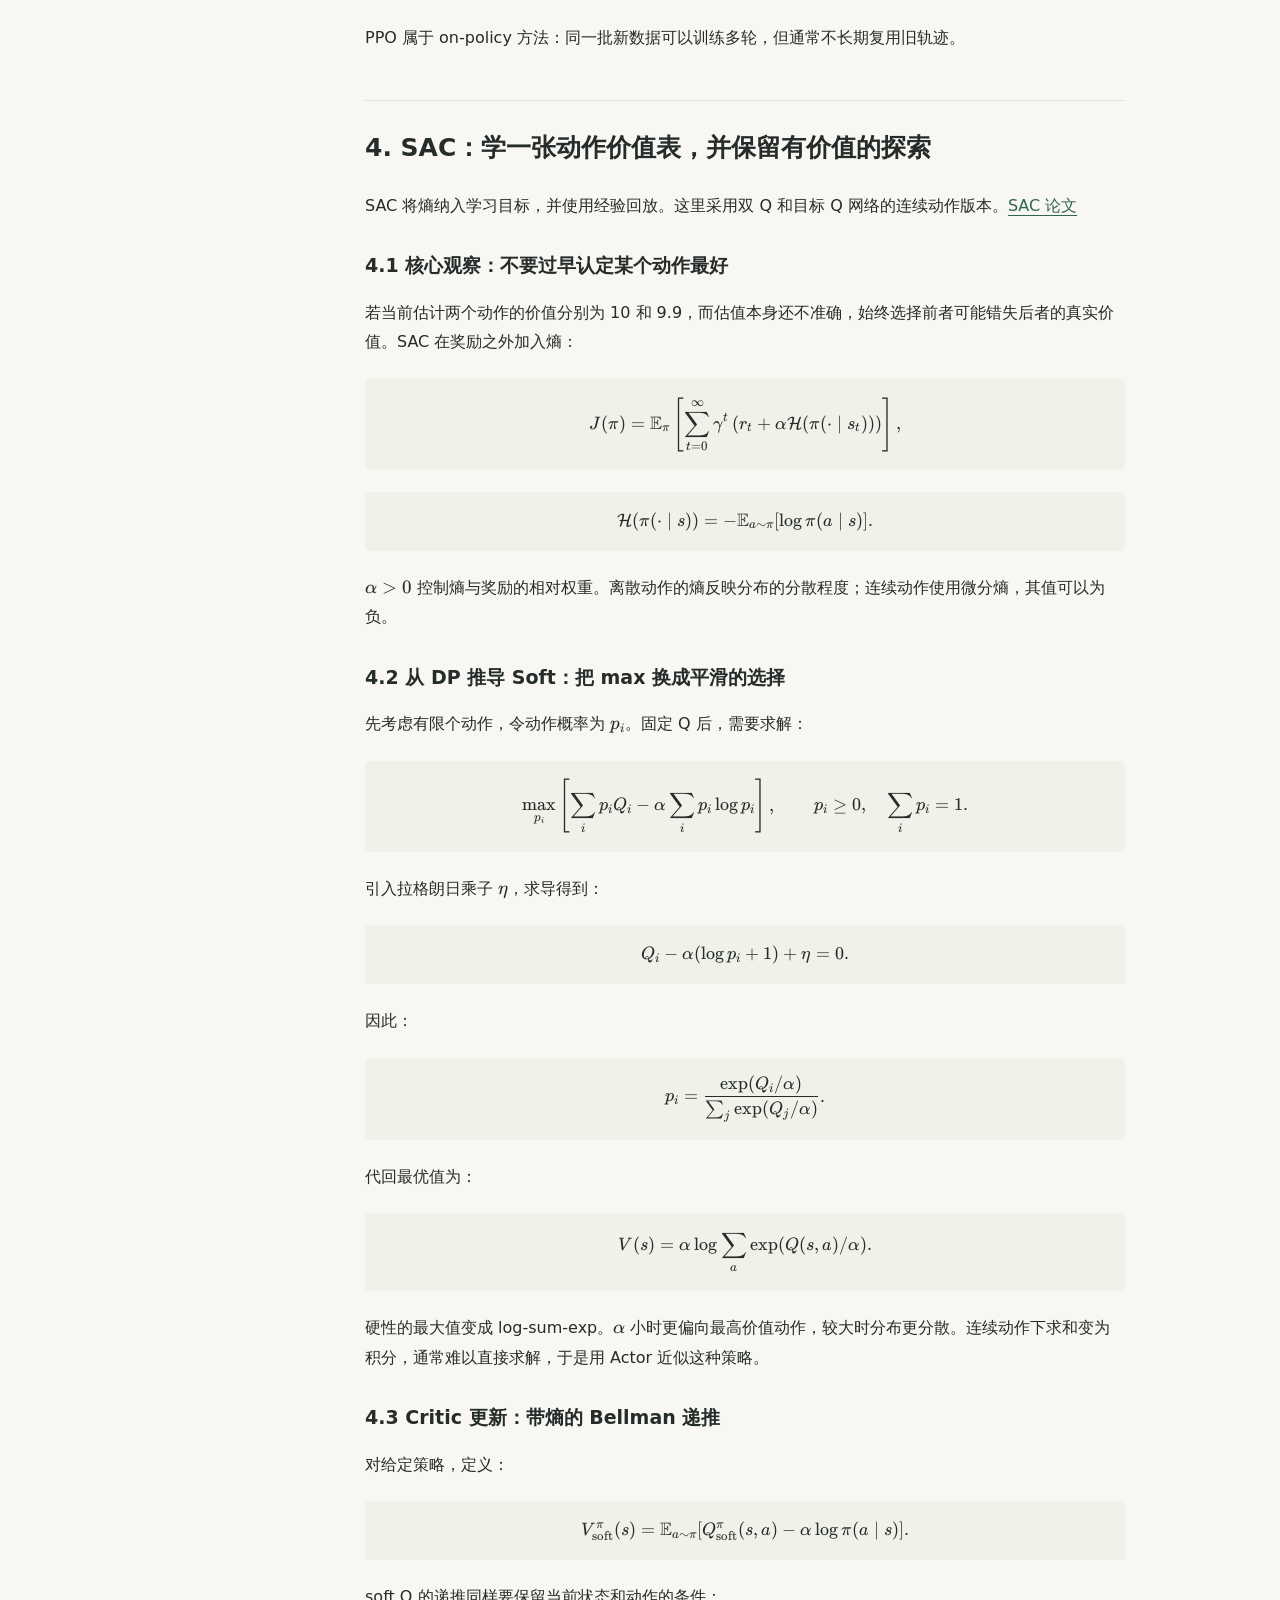
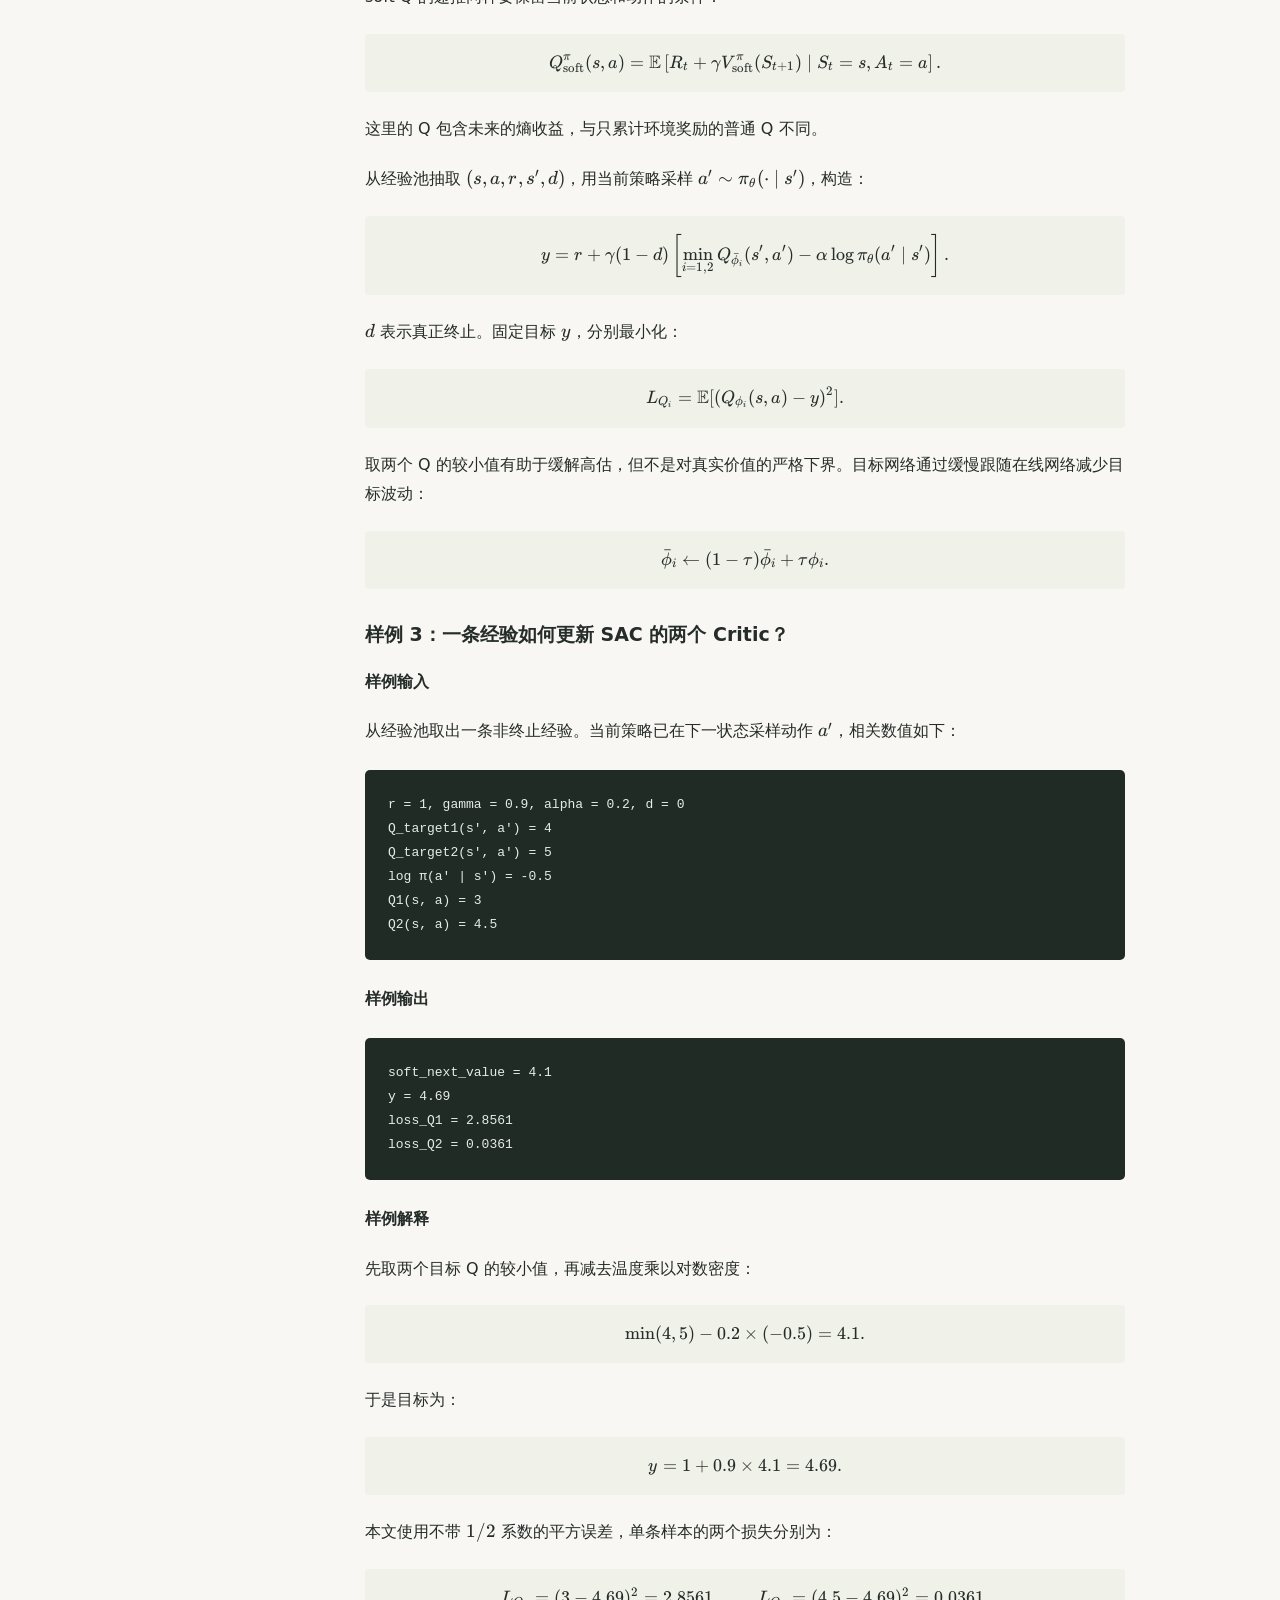
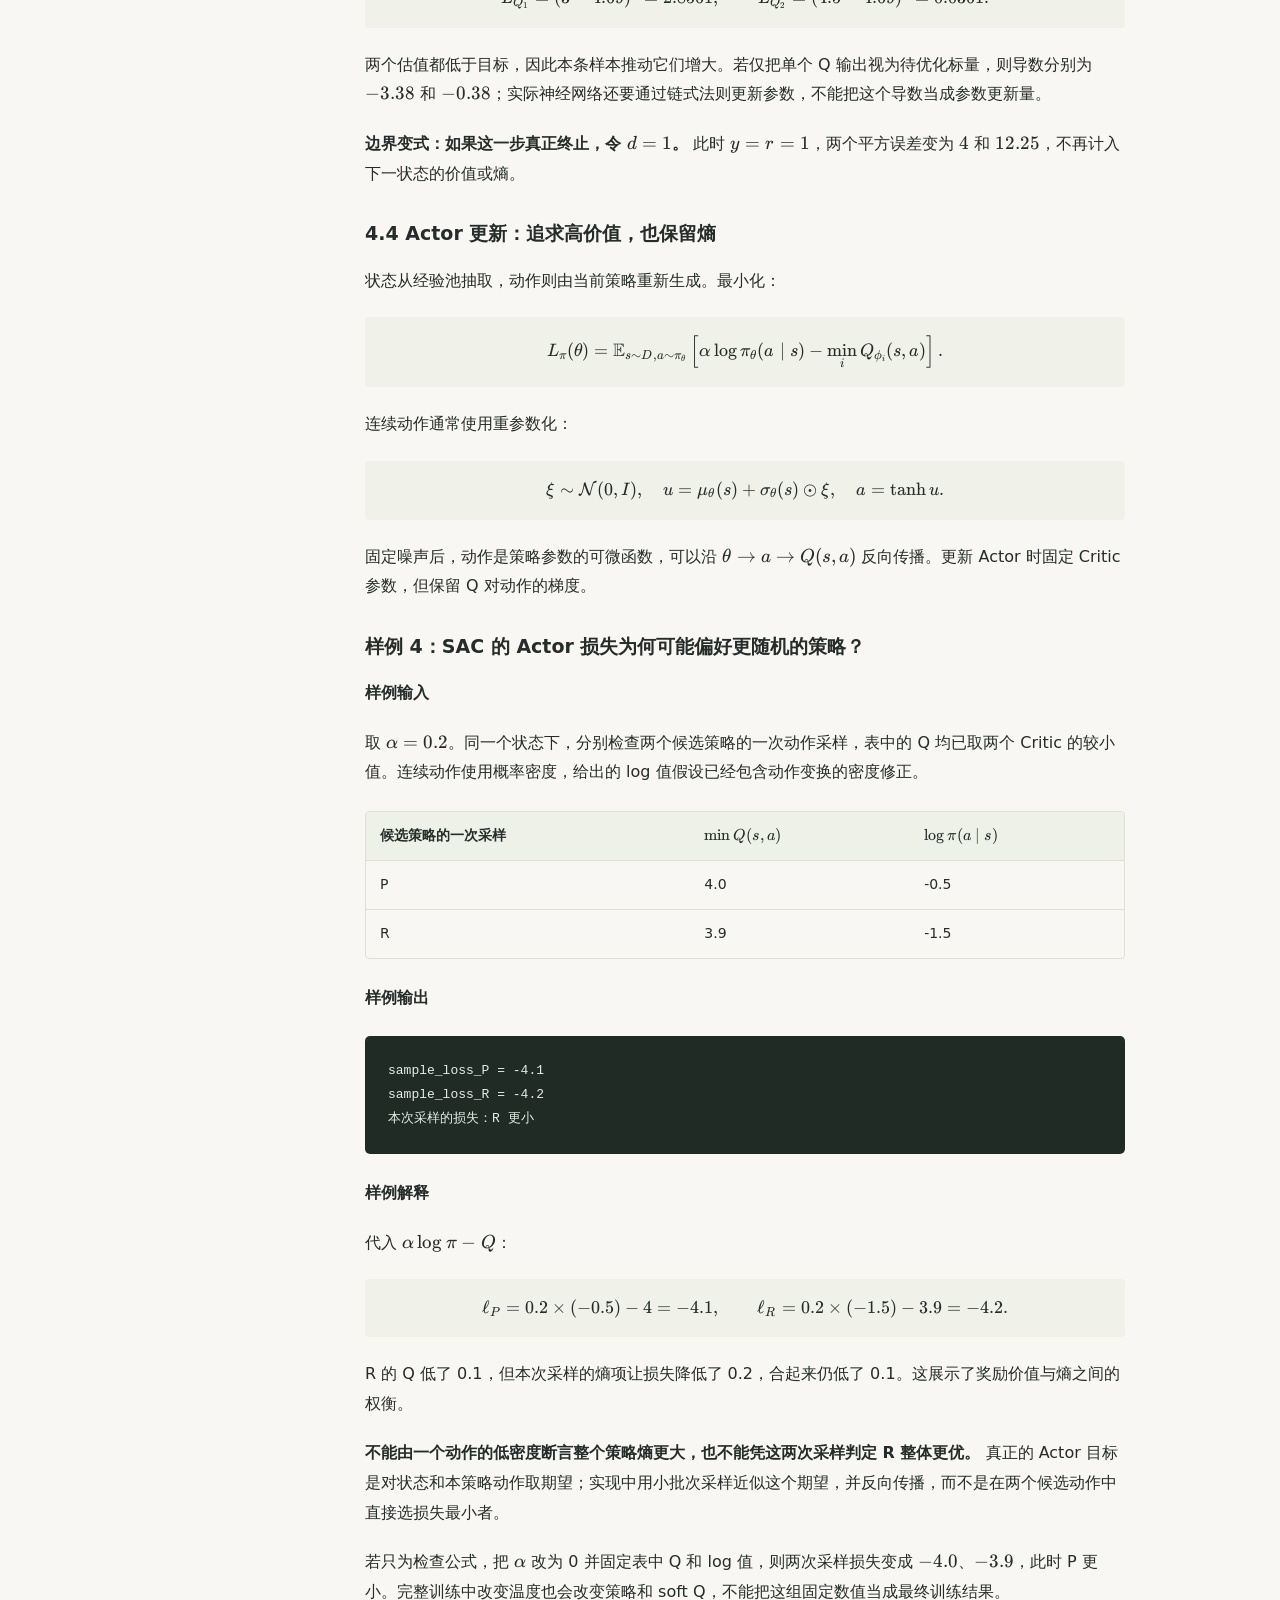
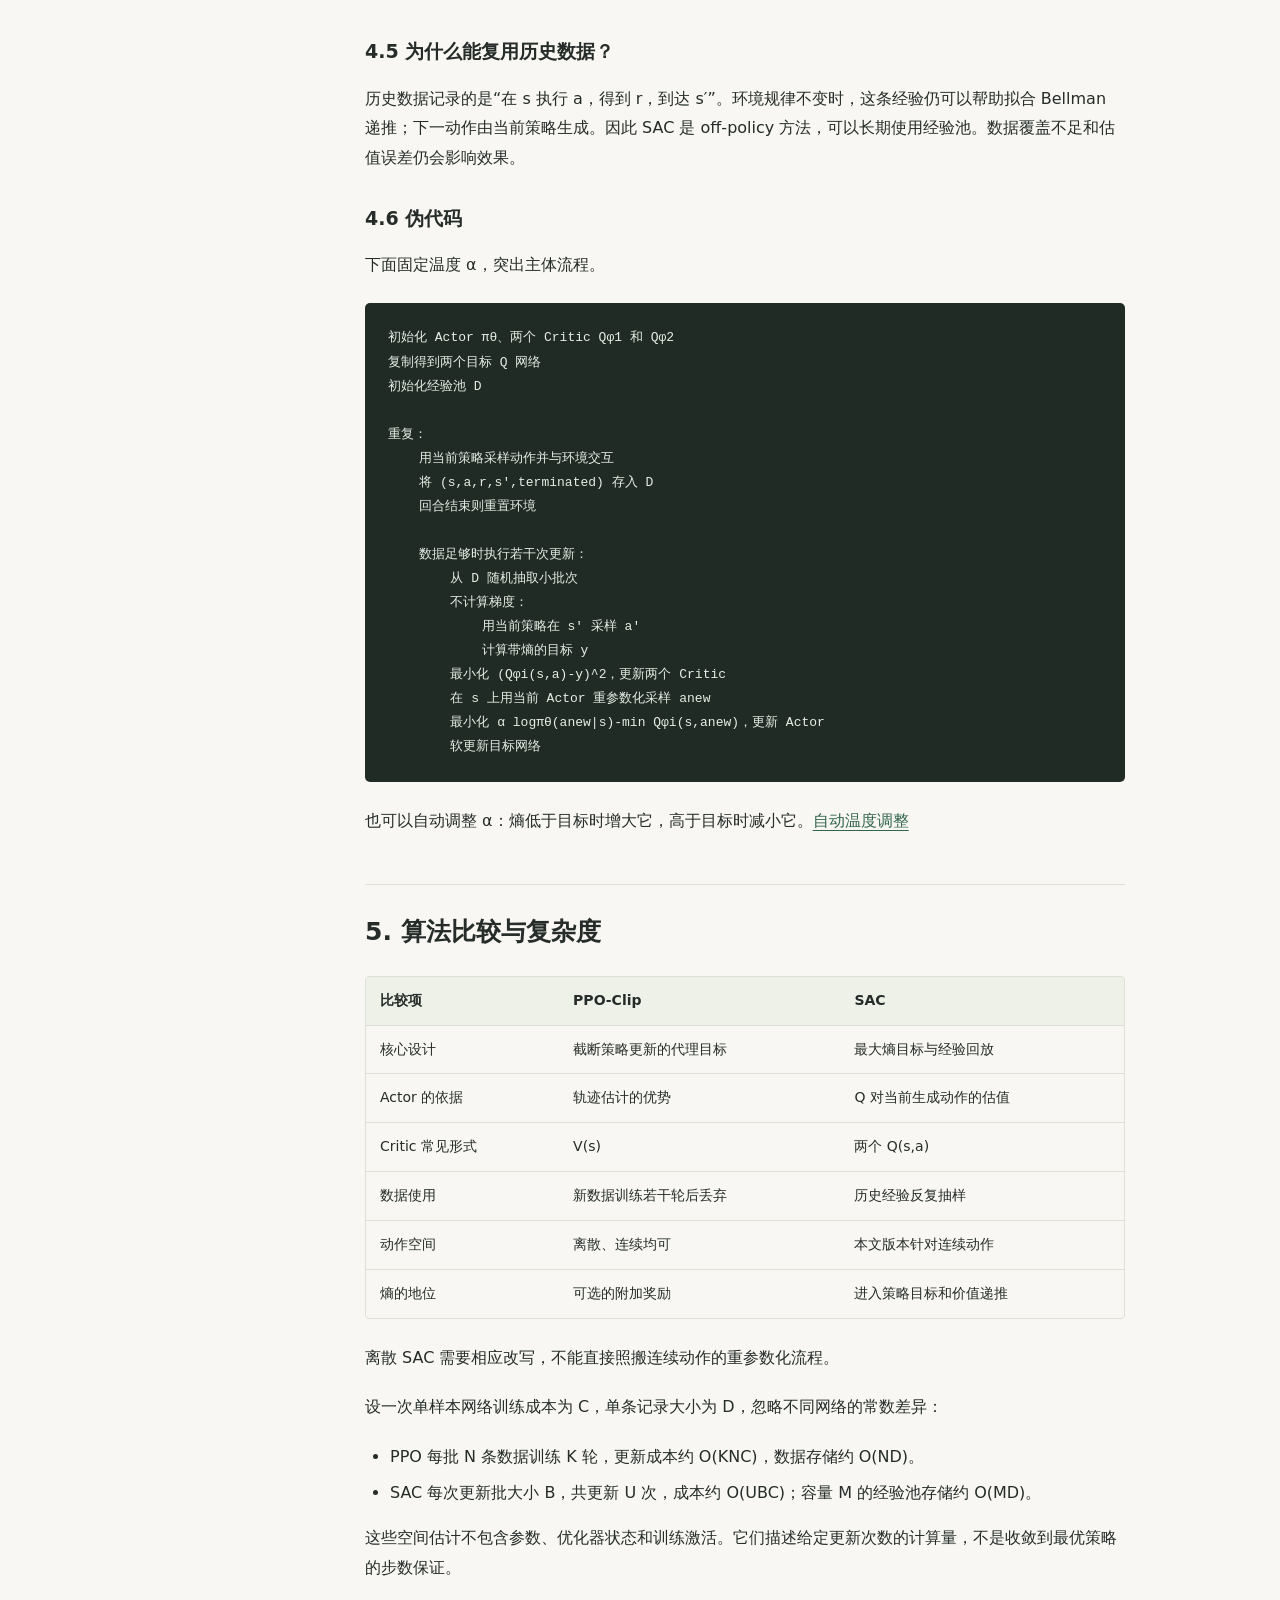
==== commit f9b60863: "Clarify conditional Bellman expectation and action dependence" ====
--- a/posts/sac-ppo/index.html
+++ b/posts/sac-ppo/index.html
@@ -14,13 +14,99 @@
 <div class="math display" data-tex="\max_\theta J(\theta)=\mathbb E_{\pi_\theta}\left[\sum_{t=0}^{\infty}\gamma^t r_t\right],\qquad 0\le\gamma&lt;1.">\max_\theta J(\theta)=\mathbb E_{\pi_\theta}\left[\sum_{t=0}^{\infty}\gamma^t r_t\right],\qquad 0\le\gamma&lt;1.</div>
 <p>与普通竞赛题不同，输入并不完整：算法需要一边收集信息，一边改进决策。</p>
 <h2 id="section-2">2. 基础建模：把价值函数理解为近似 DP 表</h2>
+<h3>2.1 先约定：随机变量、固定取值与策略</h3>
+<p>下面采用马尔可夫决策过程的假设：当前状态已经包含预测下一步所需的信息；给定当前状态与动作后，环境的奖励和转移分布不再依赖更早的历史。</p>
+<div class="table-wrap"><table>
+<thead>
+<tr>
+<th>符号</th>
+<th>含义</th>
+</tr>
+</thead>
+<tbody>
+<tr>
+<td><span class="math inline" data-tex="S_t,A_t,R_t">S_t,A_t,R_t</span></td>
+<td>时刻 <span class="math inline" data-tex="t">t</span> 的状态、动作和执行动作后获得的奖励，是随机变量</td>
+</tr>
+<tr>
+<td><span class="math inline" data-tex="s,a">s,a</span></td>
+<td>我们准备评价的一个固定状态、固定动作</td>
+</tr>
+<tr>
+<td><span class="math inline" data-tex="s&#x27;">s&#x27;</span></td>
+<td>下一状态的某个可能取值；撇号表示“下一状态”，不是导数</td>
+</tr>
+<tr>
+<td><span class="math inline" data-tex="\pi(a\mid s)">\pi(a\mid s)</span></td>
+<td>在状态 <span class="math inline" data-tex="s">s</span> 下选择动作的策略；离散时是概率，连续时是密度</td>
+</tr>
+<tr>
+<td><span class="math inline" data-tex="\mathbb E_\pi">\mathbb E_\pi</span></td>
+<td>对环境的随机结果和策略产生的后续动作取期望</td>
+</tr>
+</tbody>
+</table></div>
+<p>后文交互记录中的小写 <span class="math inline" data-tex="s_t,a_t,r_t">s_t,a_t,r_t</span> 表示这些随机变量的一次实际观测。</p>
 <p>定义状态价值和动作价值：</p>
-<div class="math display" data-tex="V^\pi(s)=\mathbb E_\pi\left[\sum_{k=0}^{\infty}\gamma^k r_{t+k}\mid s_t=s\right],">V^\pi(s)=\mathbb E_\pi\left[\sum_{k=0}^{\infty}\gamma^k r_{t+k}\mid s_t=s\right],</div>
-<div class="math display" data-tex="Q^\pi(s,a)=\mathbb E_\pi\left[\sum_{k=0}^{\infty}\gamma^k r_{t+k}\mid s_t=s,a_t=a\right].">Q^\pi(s,a)=\mathbb E_\pi\left[\sum_{k=0}^{\infty}\gamma^k r_{t+k}\mid s_t=s,a_t=a\right].</div>
-<p><span class="math inline" data-tex="V">V</span> 表示从某状态开始按策略行动的预期得分；<span class="math inline" data-tex="Q">Q</span> 表示第一步指定一个动作，之后再按策略行动的预期得分。</p>
-<p>Bellman 递推为：</p>
-<div class="math display" data-tex="Q^\pi(s,a)=\mathbb E\left[r+\gamma V^\pi(s&#x27;)\right].">Q^\pi(s,a)=\mathbb E\left[r+\gamma V^\pi(s&#x27;)\right].</div>
-<p>这就是“当前收益 + 后续价值”。由于状态和动作可能连续，不能开数组存完整 DP 表，于是用神经网络拟合。Actor 负责选择动作，Critic 负责估值；两者交替改进。</p>
+<div class="math display" data-tex="V^\pi(s)=\mathbb E_\pi\left[\sum_{k=0}^{\infty}\gamma^k R_{t+k}\;\middle|\;S_t=s\right],">V^\pi(s)=\mathbb E_\pi\left[\sum_{k=0}^{\infty}\gamma^k R_{t+k}\;\middle|\;S_t=s\right],</div>
+<div class="math display" data-tex="Q^\pi(s,a)=\mathbb E_\pi\left[\sum_{k=0}^{\infty}\gamma^k R_{t+k}\;\middle|\;S_t=s,A_t=a\right].">Q^\pi(s,a)=\mathbb E_\pi\left[\sum_{k=0}^{\infty}\gamma^k R_{t+k}\;\middle|\;S_t=s,A_t=a\right].</div>
+<p>竖线右侧是取期望时固定的条件。<span class="math inline" data-tex="V^\pi(s)">V^\pi(s)</span> 从当前这一步起就按策略选动作；<span class="math inline" data-tex="Q^\pi(s,a)">Q^\pi(s,a)</span> 则把第一步动作固定为 <span class="math inline" data-tex="a">a</span>，之后才按策略选动作。这里对 Q 的定义应理解为从 <span class="math inline" data-tex="s">s</span> 出发主动执行指定动作 <span class="math inline" data-tex="a">a</span>，并不要求策略当前一定会采样到它。</p>
+<h3>2.2 Bellman 递推：动作没有消失，而是影响奖励与转移</h3>
+<p>把总回报拆成“第一步奖励 + 折扣后的剩余回报”：</p>
+<div class="math display" data-tex="\sum_{k=0}^{\infty}\gamma^kR_{t+k}
+=R_t+\gamma\sum_{j=0}^{\infty}\gamma^jR_{t+1+j}.">\sum_{k=0}^{\infty}\gamma^kR_{t+k}
+=R_t+\gamma\sum_{j=0}^{\infty}\gamma^jR_{t+1+j}.</div>
+<p>执行当前动作、到达下一状态后，后续按策略行动的预期回报就是该状态的 V 值。因此：</p>
+<div class="math display" data-tex="\boxed{Q^\pi(s,a)=\mathbb E\left[R_t+\gamma V^\pi(S_{t+1})\;\middle|\;S_t=s,A_t=a\right].}">\boxed{Q^\pi(s,a)=\mathbb E\left[R_t+\gamma V^\pi(S_{t+1})\;\middle|\;S_t=s,A_t=a\right].}</div>
+<p><strong>右侧仍然依赖动作 a。</strong> 当前奖励和下一状态的分布，都由“在 s 执行 a”决定。不能在尚未约定分布时，直接省略右侧的条件，否则容易误以为右侧与 a 无关。</p>
+<p>把右侧的依赖写得更显式。对于离散状态，定义：</p>
+<div class="math display" data-tex="\bar r(s,a)=\mathbb E[R_t\mid S_t=s,A_t=a],">\bar r(s,a)=\mathbb E[R_t\mid S_t=s,A_t=a],</div>
+<div class="math display" data-tex="P(s&#x27;\mid s,a)=\Pr(S_{t+1}=s&#x27;\mid S_t=s,A_t=a).">P(s&#x27;\mid s,a)=\Pr(S_{t+1}=s&#x27;\mid S_t=s,A_t=a).</div>
+<p>这里 <span class="math inline" data-tex="\bar r(s,a)">\bar r(s,a)</span> 是即时奖励的期望，<span class="math inline" data-tex="P(s&#x27;\mid s,a)">P(s&#x27;\mid s,a)</span> 是状态转移概率。于是：</p>
+<div class="math display" data-tex="\boxed{Q^\pi(s,a)=\bar r(s,a)+\gamma\sum_{s&#x27;}P(s&#x27;\mid s,a)V^\pi(s&#x27;).}">\boxed{Q^\pi(s,a)=\bar r(s,a)+\gamma\sum_{s&#x27;}P(s&#x27;\mid s,a)V^\pi(s&#x27;).}</div>
+<p>动作 a 同时出现在奖励函数和转移概率里；V 只接收下一状态，但“到达哪个下一状态”由 a 影响。连续状态时，将求和改为对下一状态转移分布的积分即可。奖励与下一状态可以相关，上面的拆分只使用期望的线性性质，并不要求它们独立。</p>
+<p>为什么后续用 V，而不继续把第一个动作 a 作为输入？因为它已经执行完毕。在马尔可夫假设下，下一状态包含后续决策所需的信息，后续动作由策略决定。离散动作时：</p>
+<div class="math display" data-tex="V^\pi(s&#x27;)=\sum_{a&#x27;}\pi(a&#x27;\mid s&#x27;)Q^\pi(s&#x27;,a&#x27;).">V^\pi(s&#x27;)=\sum_{a&#x27;}\pi(a&#x27;\mid s&#x27;)Q^\pi(s&#x27;,a&#x27;).</div>
+<p>这里 <span class="math inline" data-tex="a&#x27;">a&#x27;</span> 表示下一步动作，与第一步固定的 a 区分开。连续动作时，同样改为对策略分布积分。</p>
+<h3>基础样例：同一个路口，为什么不同动作的 Q 不同？</h3>
+<p><strong>样例输入</strong></p>
+<p>站在同一个路口 s，可以向左或向右。取 <span class="math inline" data-tex="\gamma=0.9">\gamma=0.9</span>，两种动作的即时奖励和转移均确定：</p>
+<div class="table-wrap"><table>
+<thead>
+<tr>
+<th>第一动作</th>
+<th>即时奖励</th>
+<th>下一状态</th>
+<th>从那里按策略继续行动的价值</th>
+</tr>
+</thead>
+<tbody>
+<tr>
+<td>向左</td>
+<td>1</td>
+<td><span class="math inline" data-tex="s_L">s_L</span></td>
+<td><span class="math inline" data-tex="V^\pi(s_L)=10">V^\pi(s_L)=10</span></td>
+</tr>
+<tr>
+<td>向右</td>
+<td>3</td>
+<td><span class="math inline" data-tex="s_R">s_R</span></td>
+<td><span class="math inline" data-tex="V^\pi(s_R)=2">V^\pi(s_R)=2</span></td>
+</tr>
+</tbody>
+</table></div>
+<p><strong>样例输出</strong></p>
+<pre><code class="language-text">Q(s, 左) = 10.0
+Q(s, 右) = 4.8
+</code></pre>
+<p><strong>样例解释</strong></p>
+<div class="math display" data-tex="Q^\pi(s,\text{左})=1+0.9\times10=10,">Q^\pi(s,\text{左})=1+0.9\times10=10,</div>
+<div class="math display" data-tex="Q^\pi(s,\text{右})=3+0.9\times2=4.8.">Q^\pi(s,\text{右})=3+0.9\times2=4.8.</div>
+<p>虽然都采用“即时收益 + 后续价值”的计算方式，但第一步动作不同，代入的奖励和下一状态不同。本例第一步的奖励与转移没有随机性，外层期望退化成直接计算；V 已经概括了后续可能的随机性。</p>
+<p>再把向左的转移改成随机的：即时奖励仍为 1，执行后以 0.8 的概率到达 <span class="math inline" data-tex="s_L">s_L</span>，以 0.2 的概率到达 <span class="math inline" data-tex="s_R">s_R</span>。此时：</p>
+<div class="math display" data-tex="Q^\pi(s,\text{左})=1+0.9\times(0.8\times10+0.2\times2)=8.56.">Q^\pi(s,\text{左})=1+0.9\times(0.8\times10+0.2\times2)=8.56.</div>
+<p>这就是期望的作用：固定当前状态和动作，对该动作可能产生的结果加权平均，而不是把当前动作也平均掉。</p>
+<p>由于状态和动作可能连续，不能开数组存完整 DP 表，于是用神经网络拟合。Actor 负责选择动作，Critic 负责估值；两者交替改进。</p>
 <h2 id="section-3">3. PPO：好动作多做一点，但每次不要改得太猛</h2>
 <p>PPO-Clip 根据新采样的轨迹更新策略，并通过截断代理目标减少过大更新的激励。<a href="https://arxiv.org/abs/1707.06347">PPO 原论文</a></p>
 <h3>3.1 核心观察：动作好不好，要与当前状态的平均水平比较</h3>
@@ -281,7 +367,9 @@
 <h3>4.3 Critic 更新：带熵的 Bellman 递推</h3>
 <p>对给定策略，定义：</p>
 <div class="math display" data-tex="V^\pi_{\mathrm{soft}}(s)=\mathbb E_{a\sim\pi}[Q^\pi_{\mathrm{soft}}(s,a)-\alpha\log\pi(a\mid s)].">V^\pi_{\mathrm{soft}}(s)=\mathbb E_{a\sim\pi}[Q^\pi_{\mathrm{soft}}(s,a)-\alpha\log\pi(a\mid s)].</div>
-<p>soft Q 的递推为 <span class="math inline" data-tex="Q^\pi_{\mathrm{soft}}(s,a)=\mathbb E[r+\gamma V^\pi_{\mathrm{soft}}(s&#x27;)]">Q^\pi_{\mathrm{soft}}(s,a)=\mathbb E[r+\gamma V^\pi_{\mathrm{soft}}(s&#x27;)]</span>。这里的 Q 包含未来的熵收益，与只累计环境奖励的普通 Q 不同。</p>
+<p>soft Q 的递推同样要保留当前状态和动作的条件：</p>
+<div class="math display" data-tex="Q^\pi_{\mathrm{soft}}(s,a)=\mathbb E\left[R_t+\gamma V^\pi_{\mathrm{soft}}(S_{t+1})\;\middle|\;S_t=s,A_t=a\right].">Q^\pi_{\mathrm{soft}}(s,a)=\mathbb E\left[R_t+\gamma V^\pi_{\mathrm{soft}}(S_{t+1})\;\middle|\;S_t=s,A_t=a\right].</div>
+<p>这里的 Q 包含未来的熵收益，与只累计环境奖励的普通 Q 不同。</p>
 <p>从经验池抽取 <span class="math inline" data-tex="(s,a,r,s&#x27;,d)">(s,a,r,s&#x27;,d)</span>，用当前策略采样 <span class="math inline" data-tex="a&#x27;\sim\pi_\theta(\cdot\mid s&#x27;)">a&#x27;\sim\pi_\theta(\cdot\mid s&#x27;)</span>，构造：</p>
 <div class="math display" data-tex="y=r+\gamma(1-d)\left[\min_{i=1,2}Q_{\bar\phi_i}(s&#x27;,a&#x27;)-\alpha\log\pi_\theta(a&#x27;\mid s&#x27;)\right].">y=r+\gamma(1-d)\left[\min_{i=1,2}Q_{\bar\phi_i}(s&#x27;,a&#x27;)-\alpha\log\pi_\theta(a&#x27;\mid s&#x27;)\right].</div>
 <p><span class="math inline" data-tex="d">d</span> 表示真正终止。固定目标 <span class="math inline" data-tex="y">y</span>，分别最小化：</p>
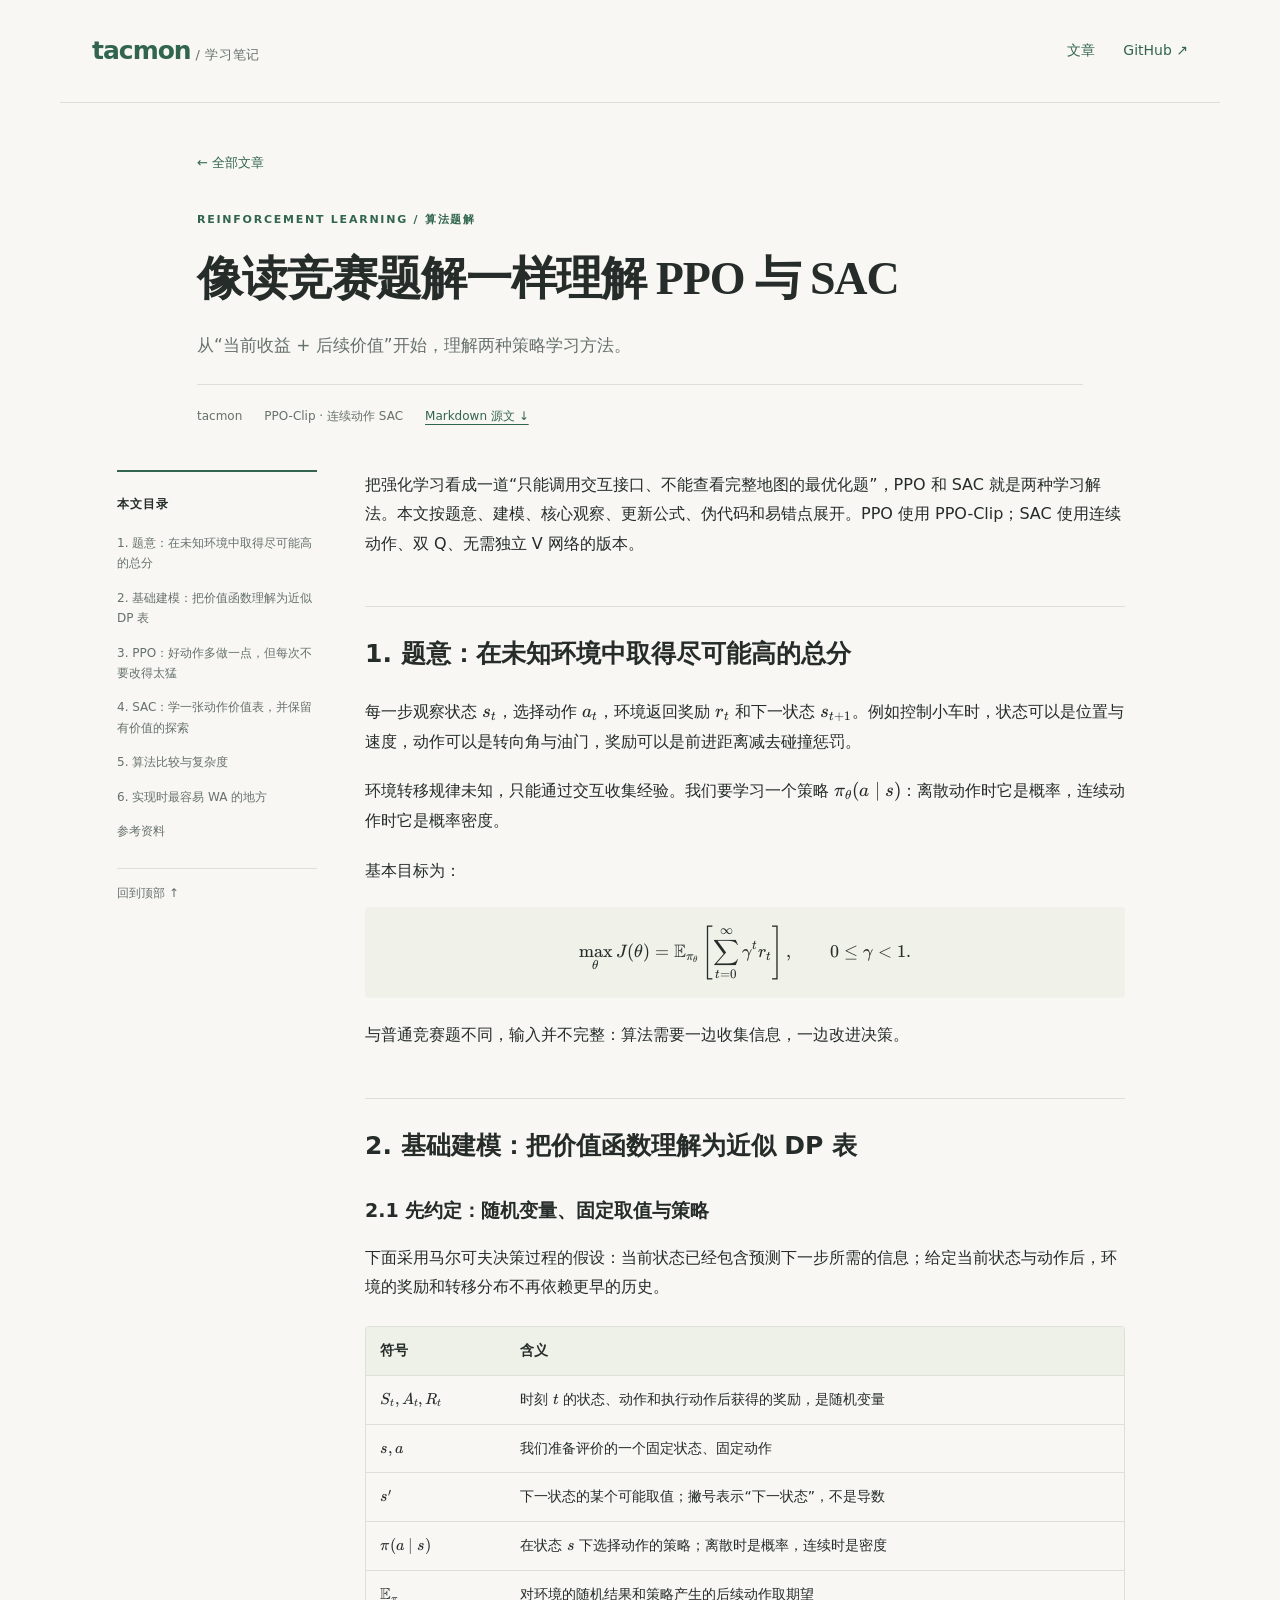
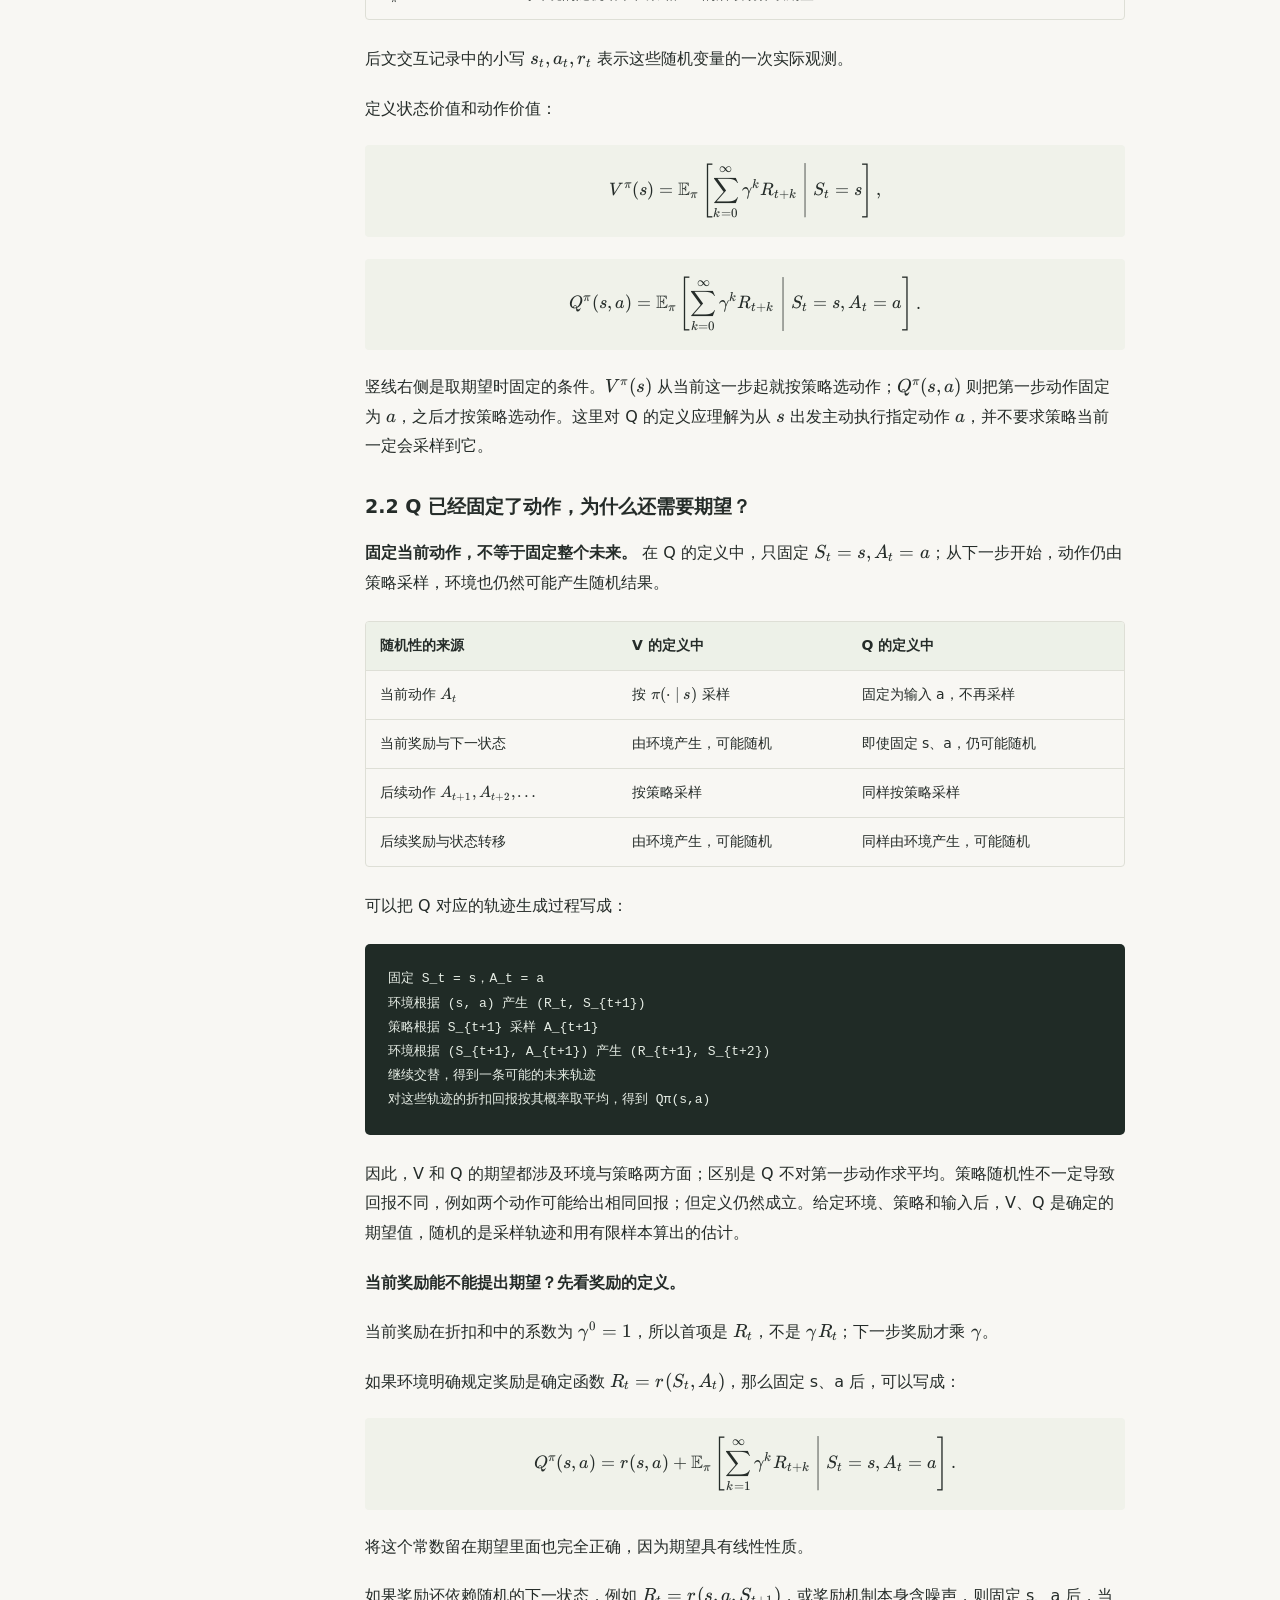
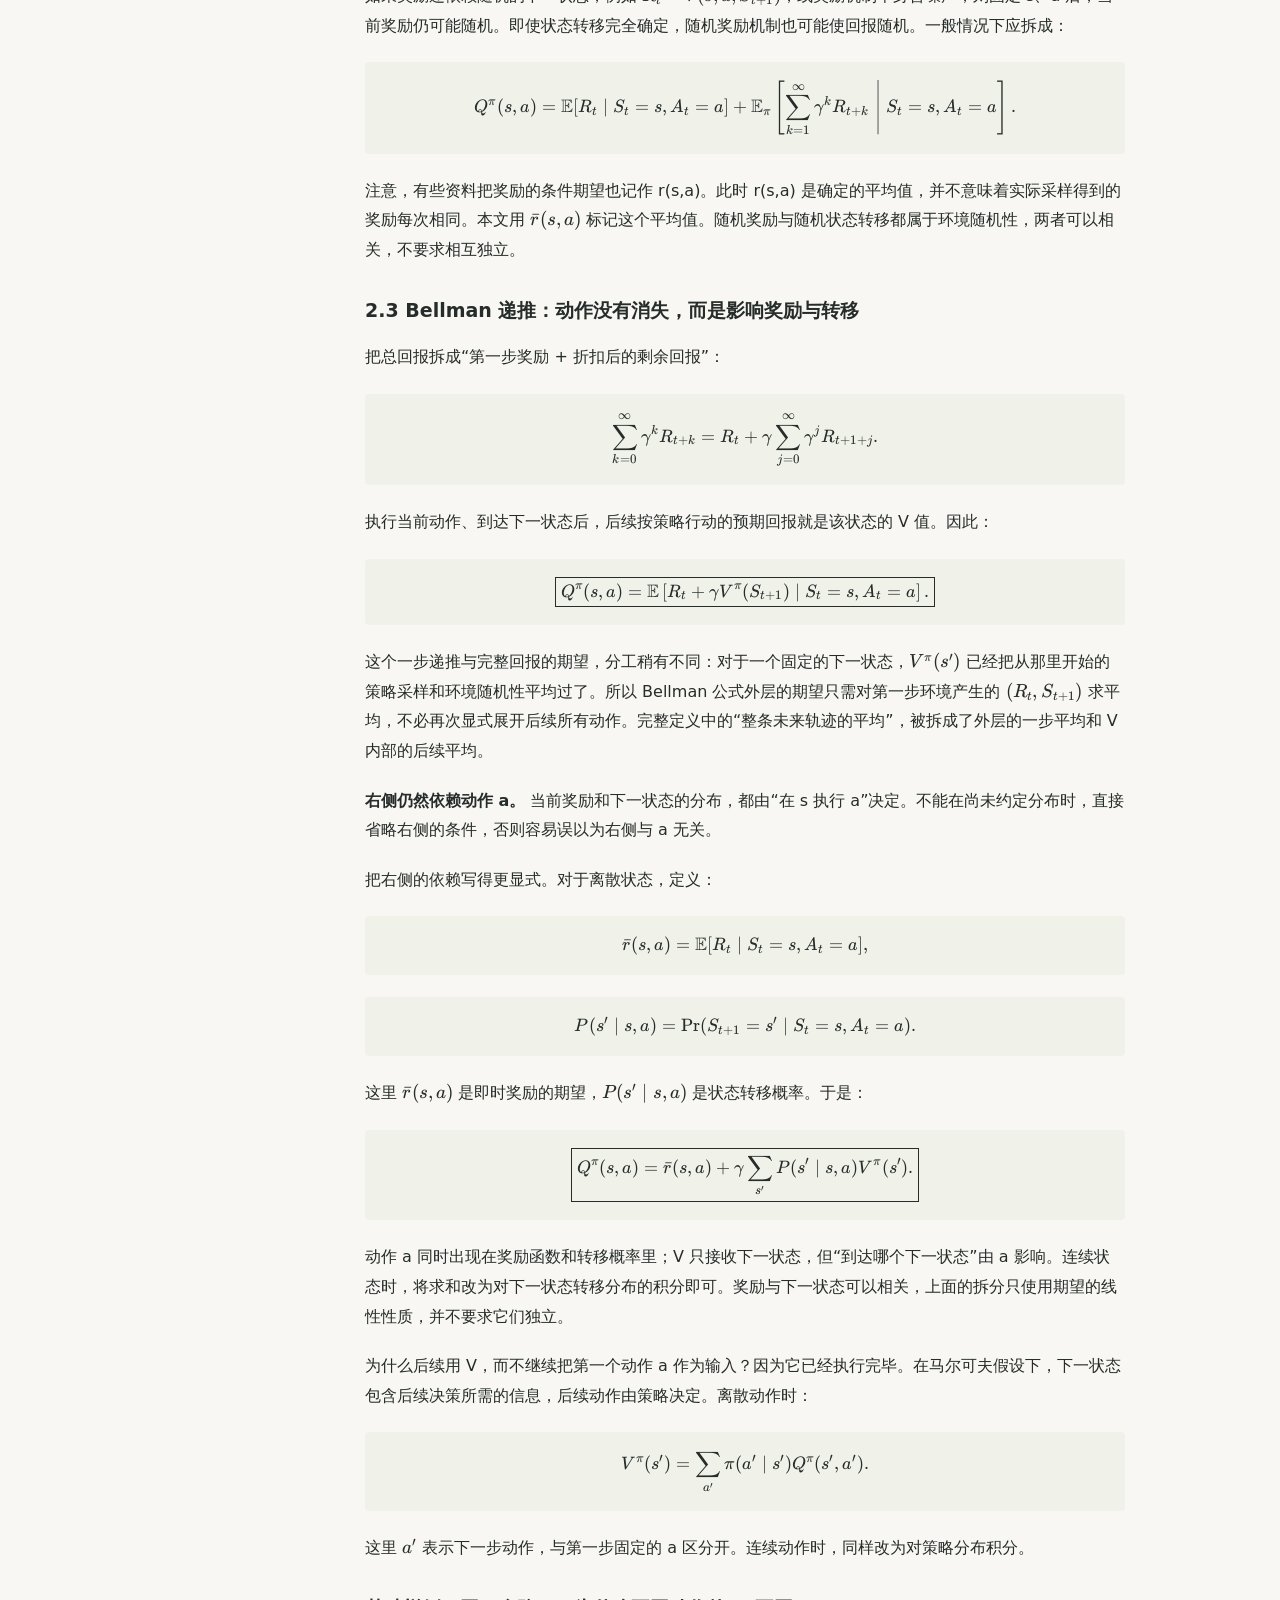
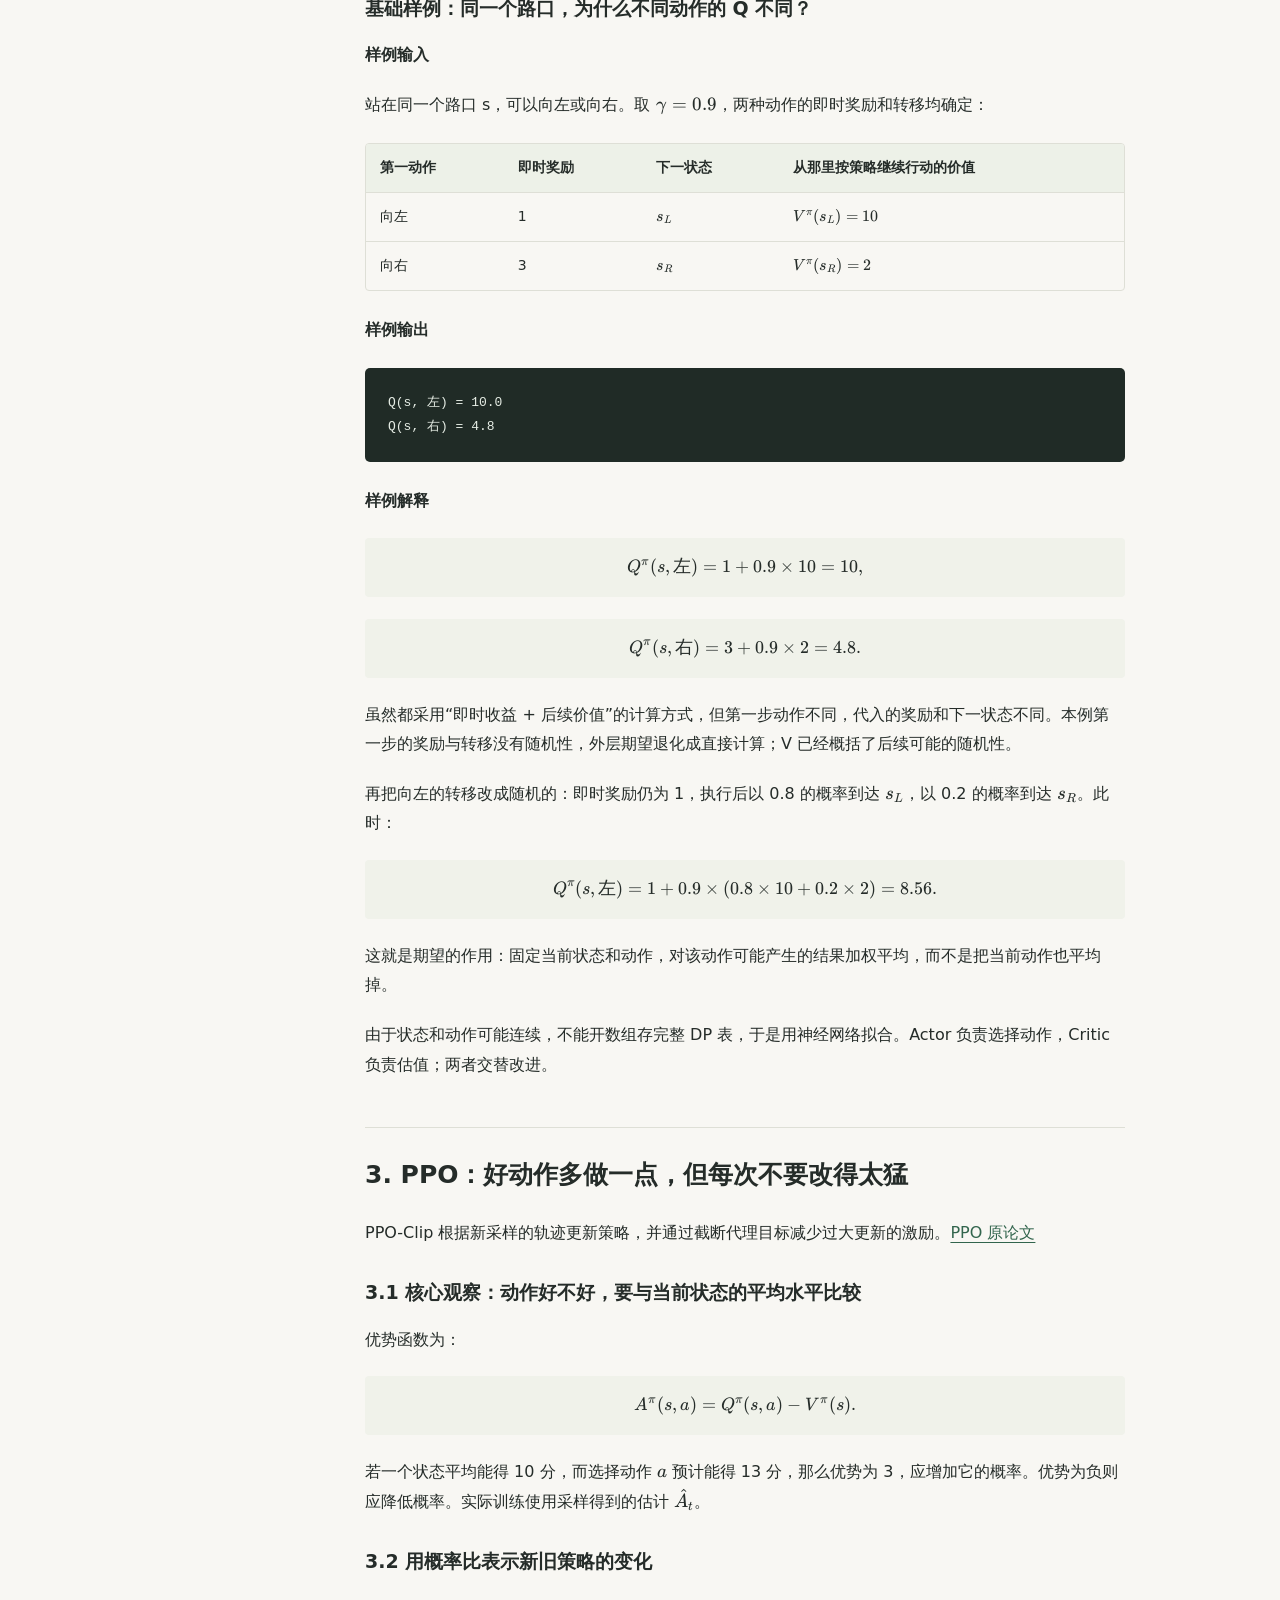
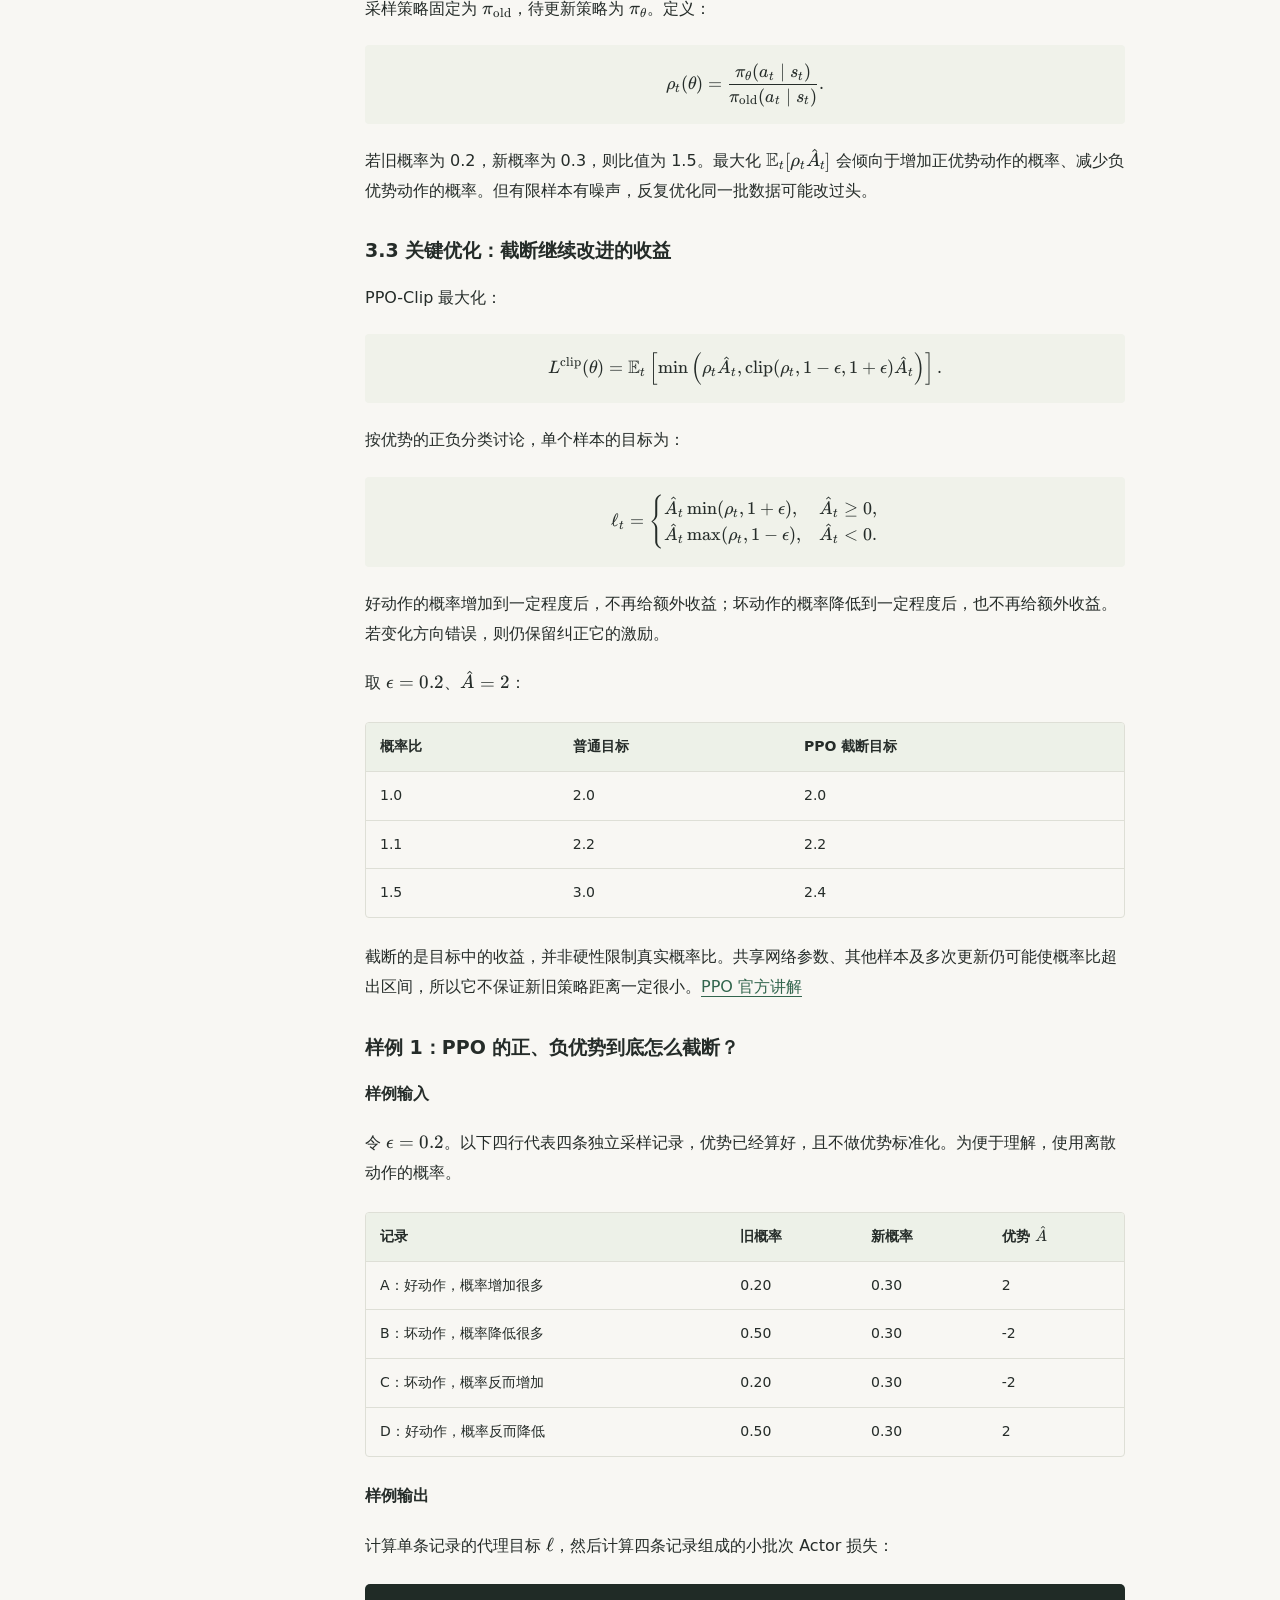
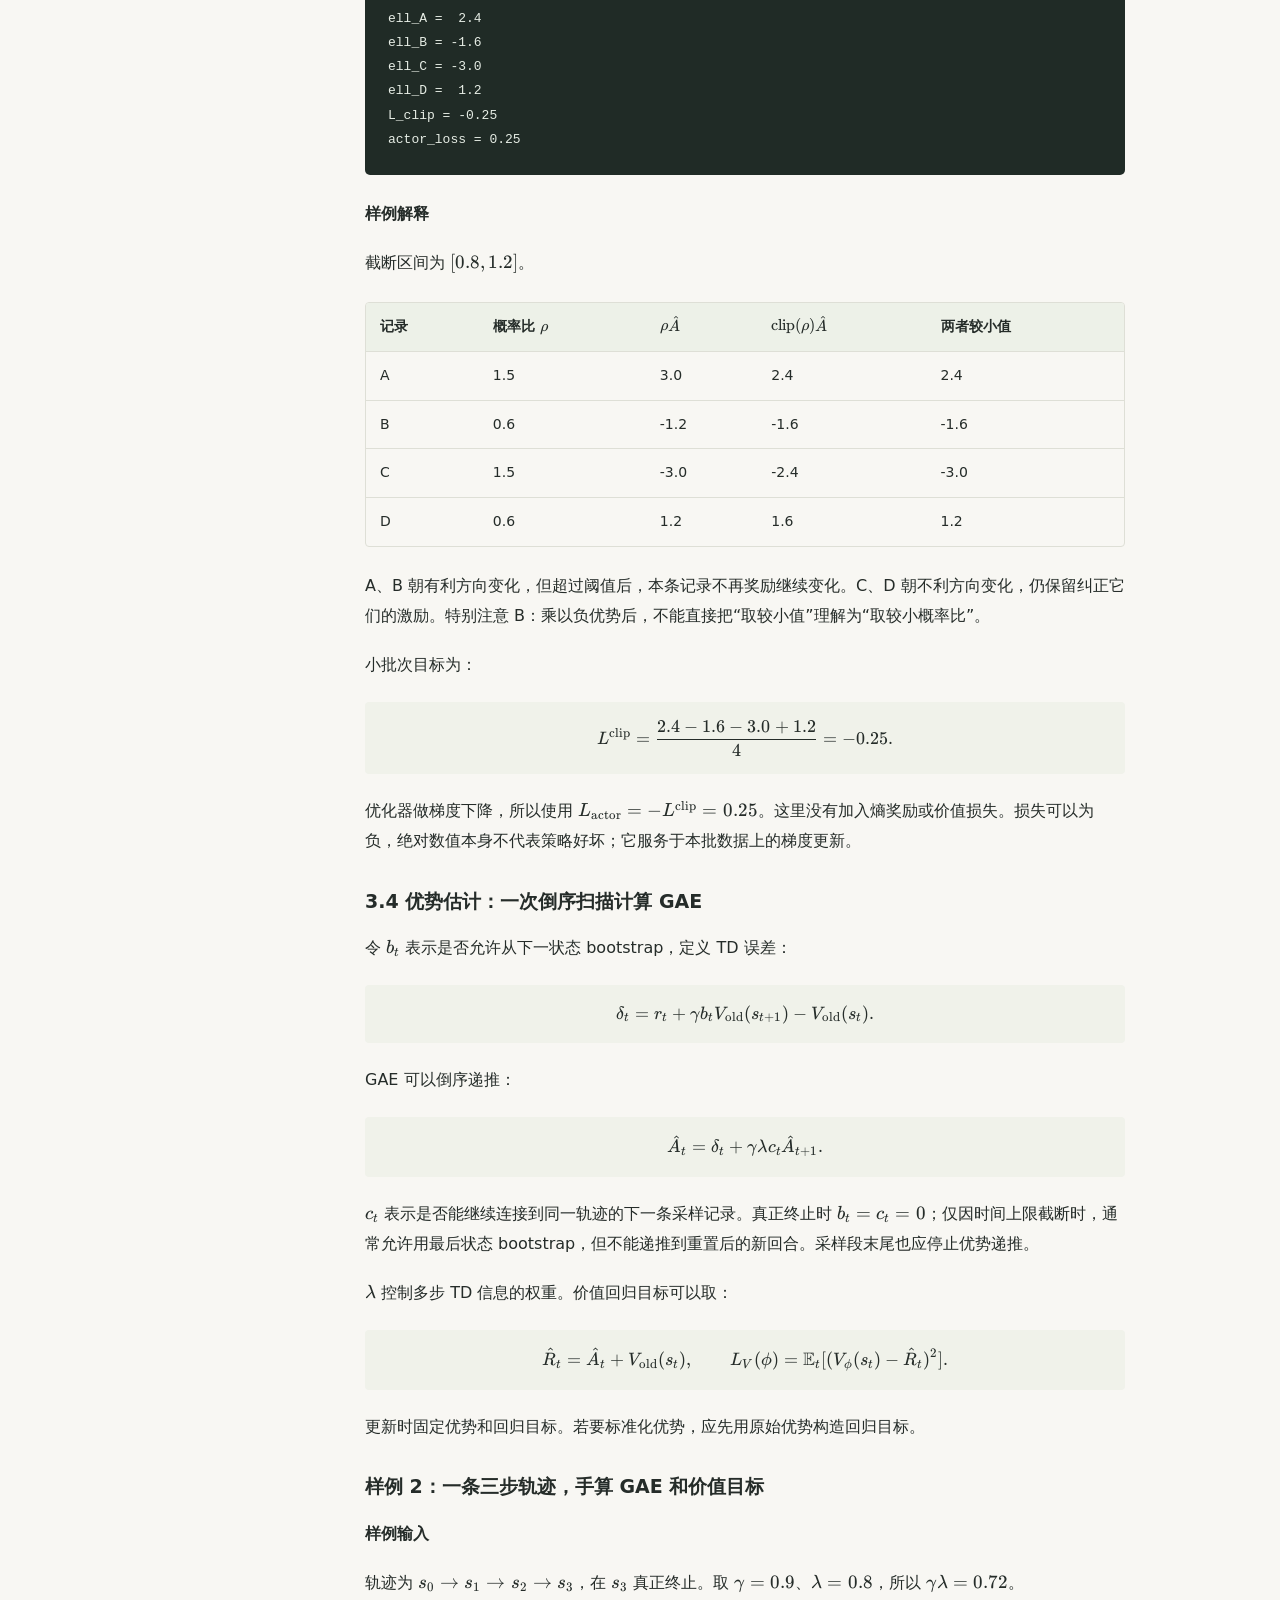
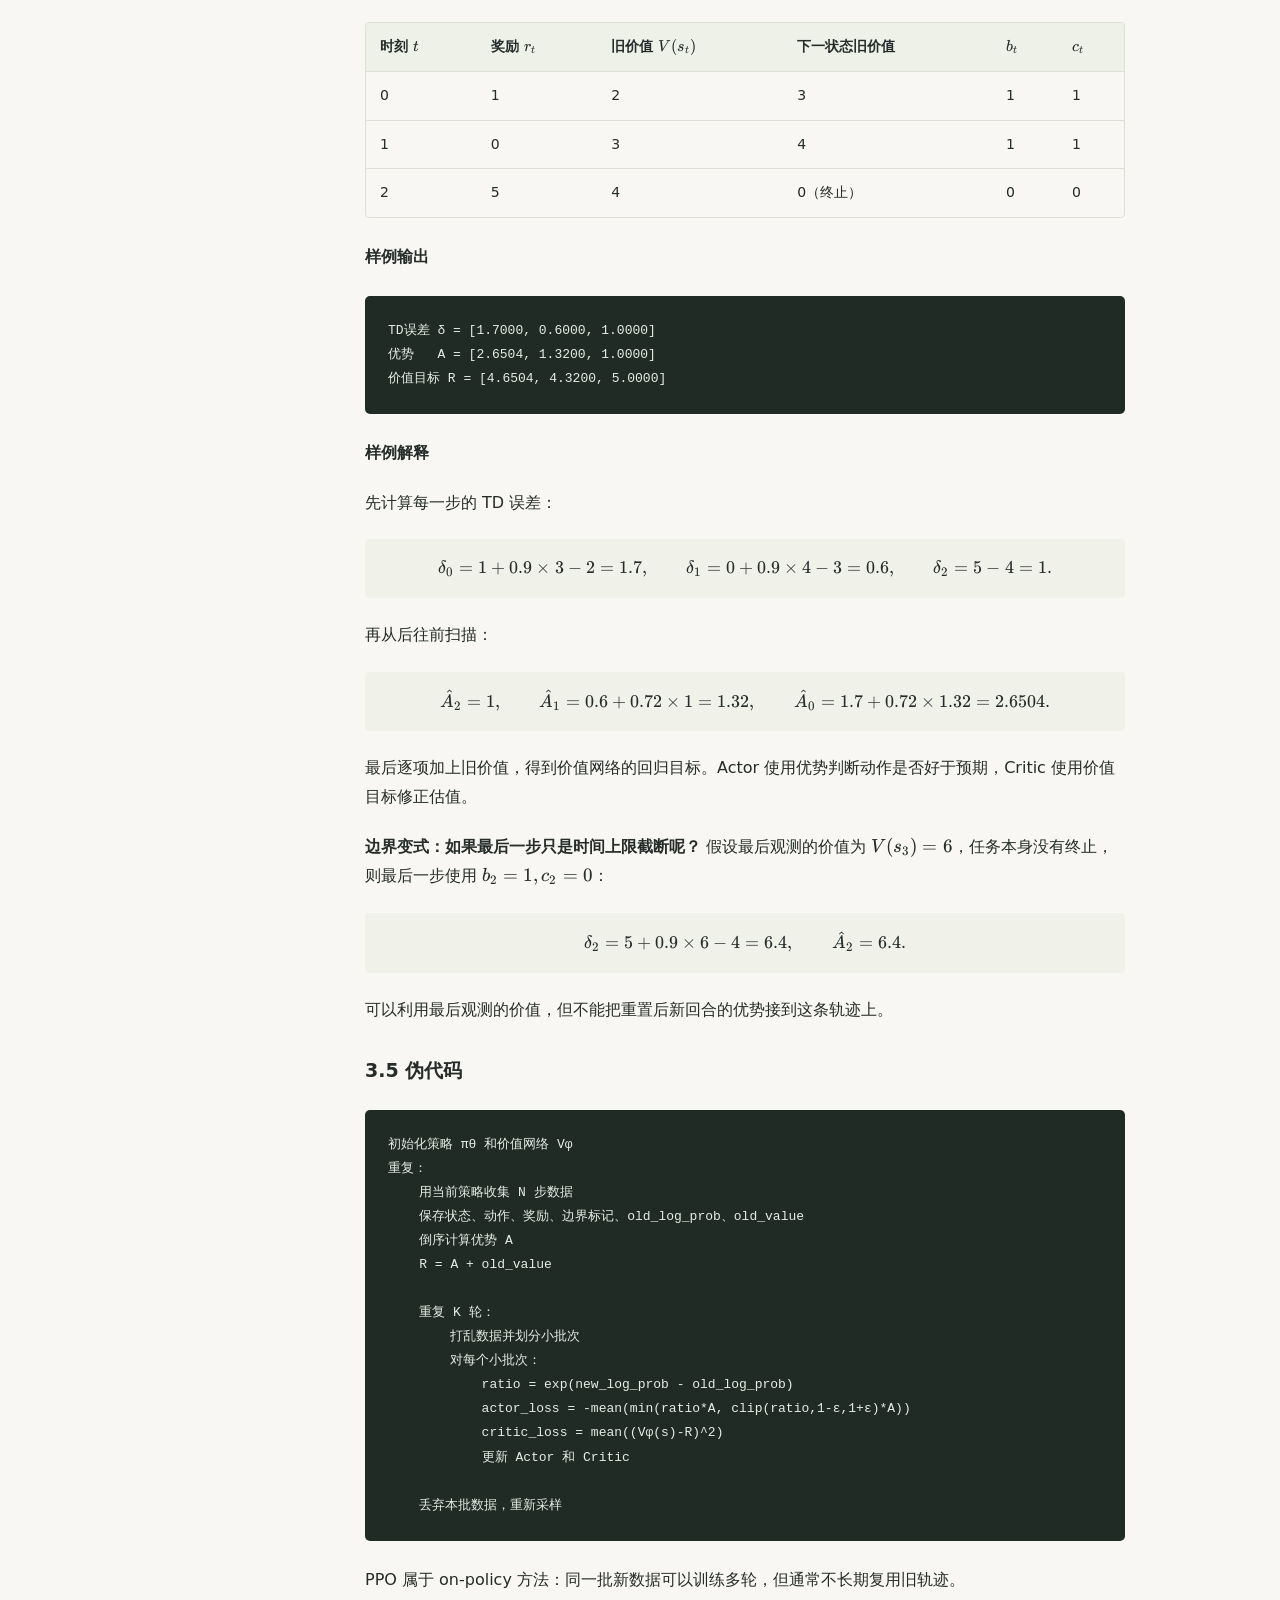
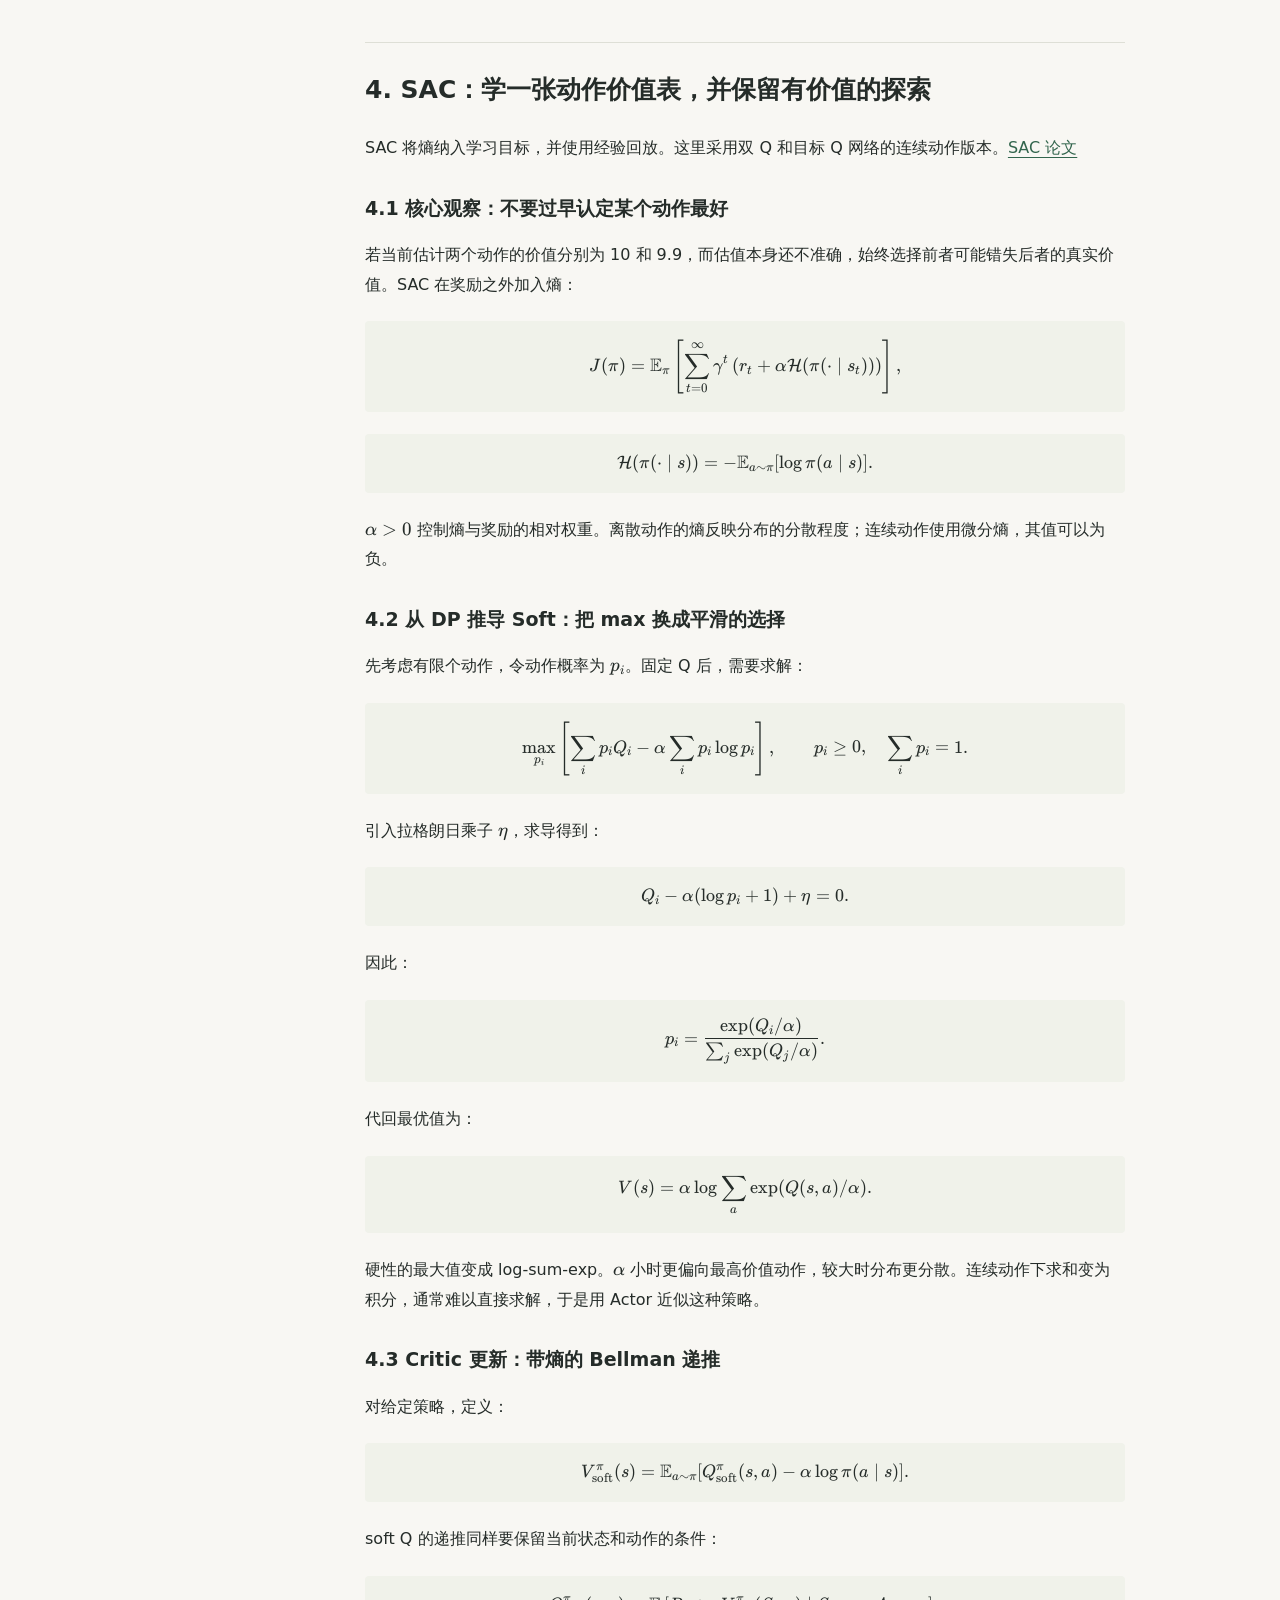
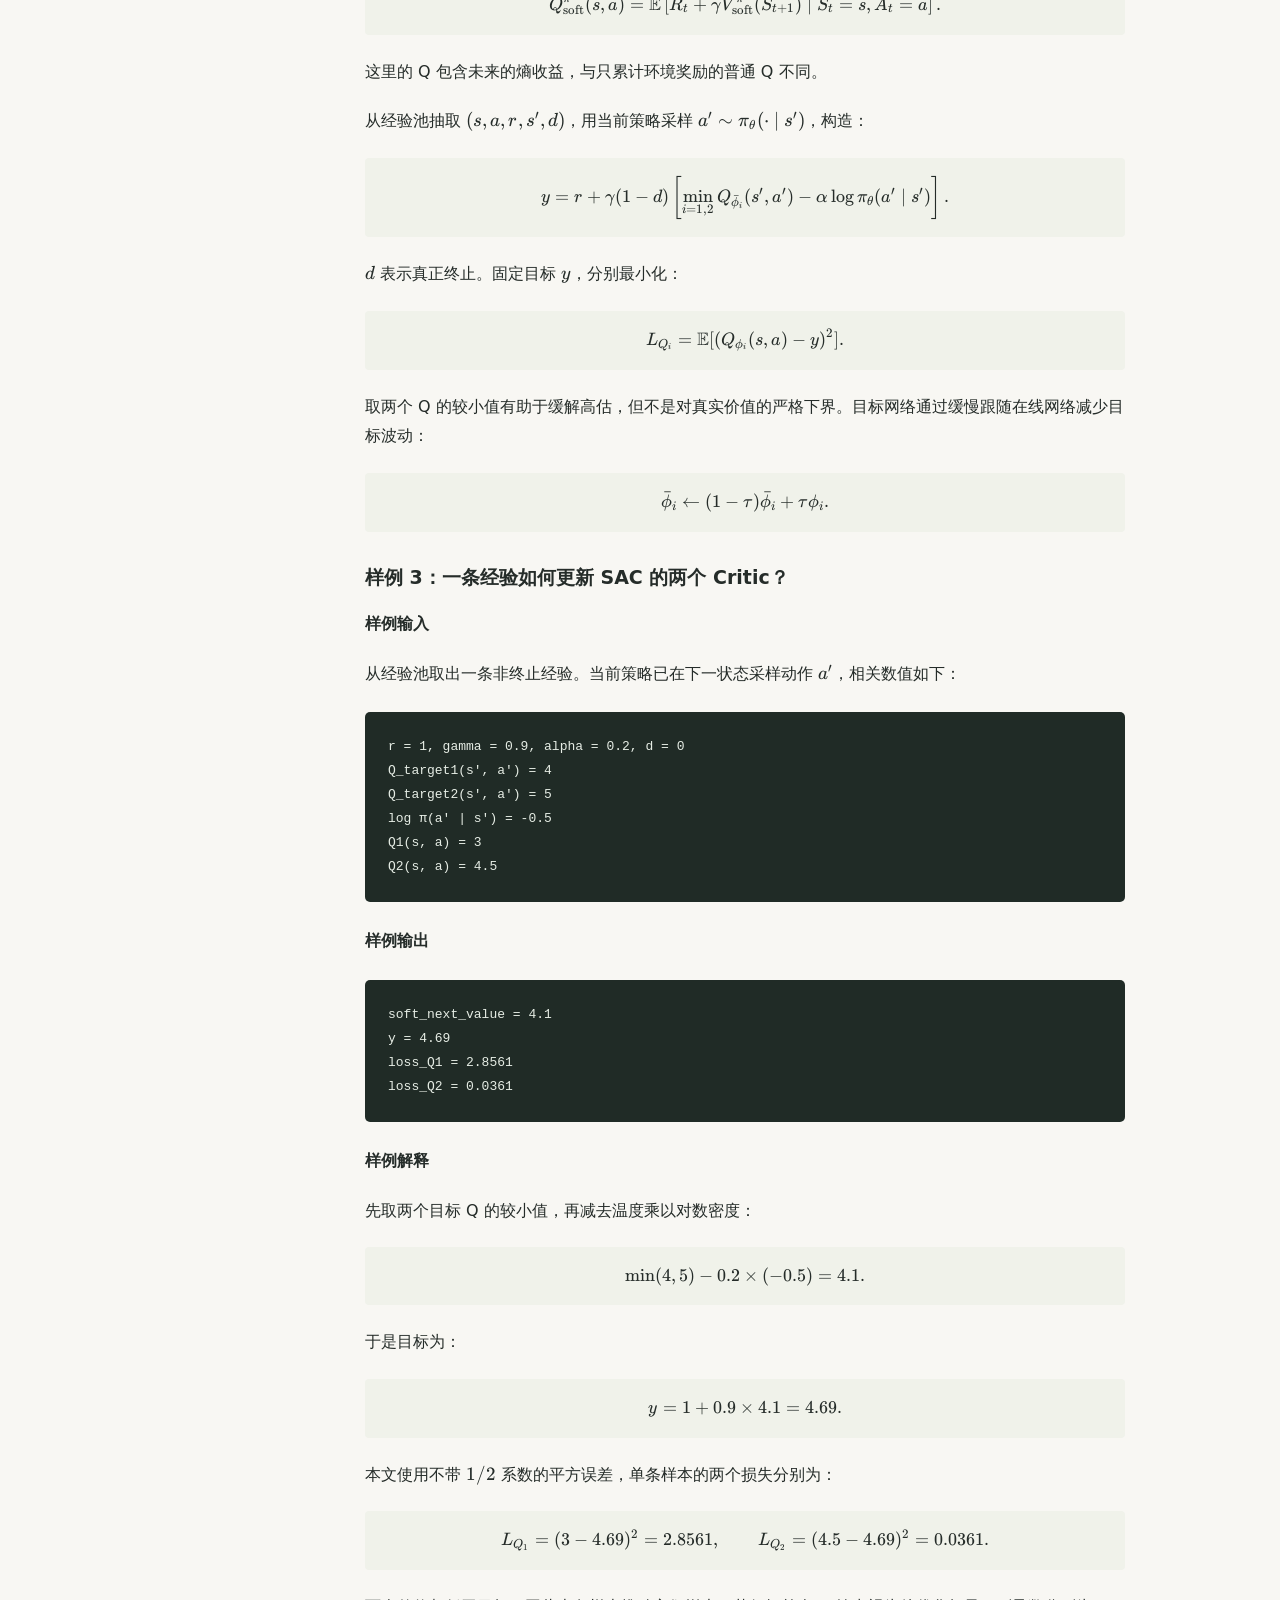
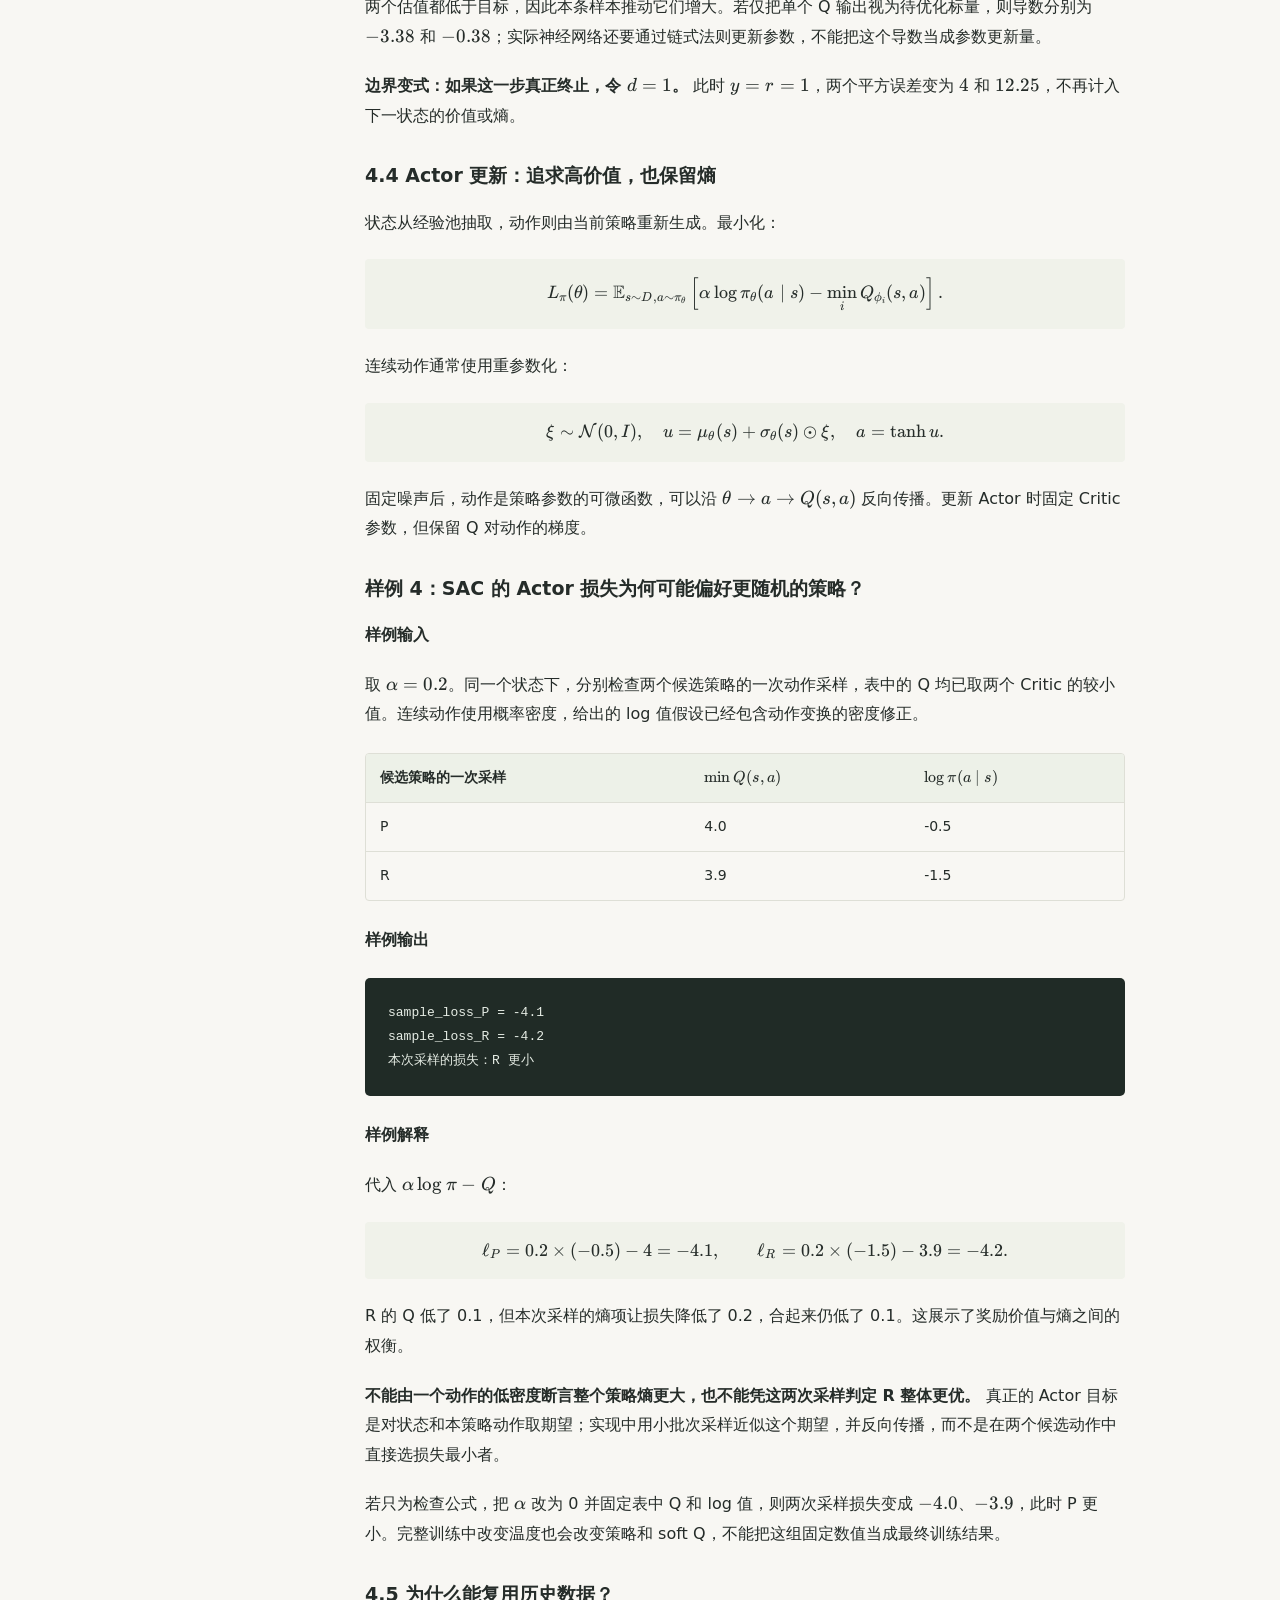
==== commit cd3919de: "Explain randomness in Q values and immediate rewards" ====
--- a/posts/sac-ppo/index.html
+++ b/posts/sac-ppo/index.html
@@ -51,13 +51,66 @@
 <div class="math display" data-tex="V^\pi(s)=\mathbb E_\pi\left[\sum_{k=0}^{\infty}\gamma^k R_{t+k}\;\middle|\;S_t=s\right],">V^\pi(s)=\mathbb E_\pi\left[\sum_{k=0}^{\infty}\gamma^k R_{t+k}\;\middle|\;S_t=s\right],</div>
 <div class="math display" data-tex="Q^\pi(s,a)=\mathbb E_\pi\left[\sum_{k=0}^{\infty}\gamma^k R_{t+k}\;\middle|\;S_t=s,A_t=a\right].">Q^\pi(s,a)=\mathbb E_\pi\left[\sum_{k=0}^{\infty}\gamma^k R_{t+k}\;\middle|\;S_t=s,A_t=a\right].</div>
 <p>竖线右侧是取期望时固定的条件。<span class="math inline" data-tex="V^\pi(s)">V^\pi(s)</span> 从当前这一步起就按策略选动作；<span class="math inline" data-tex="Q^\pi(s,a)">Q^\pi(s,a)</span> 则把第一步动作固定为 <span class="math inline" data-tex="a">a</span>，之后才按策略选动作。这里对 Q 的定义应理解为从 <span class="math inline" data-tex="s">s</span> 出发主动执行指定动作 <span class="math inline" data-tex="a">a</span>，并不要求策略当前一定会采样到它。</p>
-<h3>2.2 Bellman 递推：动作没有消失，而是影响奖励与转移</h3>
+<h3>2.2 Q 已经固定了动作，为什么还需要期望？</h3>
+<p><strong>固定当前动作，不等于固定整个未来。</strong> 在 Q 的定义中，只固定 <span class="math inline" data-tex="S_t=s,A_t=a">S_t=s,A_t=a</span>；从下一步开始，动作仍由策略采样，环境也仍然可能产生随机结果。</p>
+<div class="table-wrap"><table>
+<thead>
+<tr>
+<th>随机性的来源</th>
+<th>V 的定义中</th>
+<th>Q 的定义中</th>
+</tr>
+</thead>
+<tbody>
+<tr>
+<td>当前动作 <span class="math inline" data-tex="A_t">A_t</span></td>
+<td>按 <span class="math inline" data-tex="\pi(\cdot\mid s)">\pi(\cdot\mid s)</span> 采样</td>
+<td>固定为输入 a，不再采样</td>
+</tr>
+<tr>
+<td>当前奖励与下一状态</td>
+<td>由环境产生，可能随机</td>
+<td>即使固定 s、a，仍可能随机</td>
+</tr>
+<tr>
+<td>后续动作 <span class="math inline" data-tex="A_{t+1},A_{t+2},\ldots">A_{t+1},A_{t+2},\ldots</span></td>
+<td>按策略采样</td>
+<td>同样按策略采样</td>
+</tr>
+<tr>
+<td>后续奖励与状态转移</td>
+<td>由环境产生，可能随机</td>
+<td>同样由环境产生，可能随机</td>
+</tr>
+</tbody>
+</table></div>
+<p>可以把 Q 对应的轨迹生成过程写成：</p>
+<pre><code class="language-text">固定 S_t = s，A_t = a
+环境根据 (s, a) 产生 (R_t, S_{t+1})
+策略根据 S_{t+1} 采样 A_{t+1}
+环境根据 (S_{t+1}, A_{t+1}) 产生 (R_{t+1}, S_{t+2})
+继续交替，得到一条可能的未来轨迹
+对这些轨迹的折扣回报按其概率取平均，得到 Qπ(s,a)
+</code></pre>
+<p>因此，V 和 Q 的期望都涉及环境与策略两方面；区别是 Q 不对第一步动作求平均。策略随机性不一定导致回报不同，例如两个动作可能给出相同回报；但定义仍然成立。给定环境、策略和输入后，V、Q 是确定的期望值，随机的是采样轨迹和用有限样本算出的估计。</p>
+<p><strong>当前奖励能不能提出期望？先看奖励的定义。</strong></p>
+<p>当前奖励在折扣和中的系数为 <span class="math inline" data-tex="\gamma^0=1">\gamma^0=1</span>，所以首项是 <span class="math inline" data-tex="R_t">R_t</span>，不是 <span class="math inline" data-tex="\gamma R_t">\gamma R_t</span>；下一步奖励才乘 <span class="math inline" data-tex="\gamma">\gamma</span>。</p>
+<p>如果环境明确规定奖励是确定函数 <span class="math inline" data-tex="R_t=r(S_t,A_t)">R_t=r(S_t,A_t)</span>，那么固定 s、a 后，可以写成：</p>
+<div class="math display" data-tex="Q^\pi(s,a)=r(s,a)+\mathbb E_\pi\left[\sum_{k=1}^{\infty}\gamma^kR_{t+k}\;\middle|\;S_t=s,A_t=a\right].">Q^\pi(s,a)=r(s,a)+\mathbb E_\pi\left[\sum_{k=1}^{\infty}\gamma^kR_{t+k}\;\middle|\;S_t=s,A_t=a\right].</div>
+<p>将这个常数留在期望里面也完全正确，因为期望具有线性性质。</p>
+<p>如果奖励还依赖随机的下一状态，例如 <span class="math inline" data-tex="R_t=r(s,a,S_{t+1})">R_t=r(s,a,S_{t+1})</span>，或奖励机制本身含噪声，则固定 s、a 后，当前奖励仍可能随机。即使状态转移完全确定，随机奖励机制也可能使回报随机。一般情况下应拆成：</p>
+<div class="math display" data-tex="Q^\pi(s,a)=\mathbb E[R_t\mid S_t=s,A_t=a]
++\mathbb E_\pi\left[\sum_{k=1}^{\infty}\gamma^kR_{t+k}\;\middle|\;S_t=s,A_t=a\right].">Q^\pi(s,a)=\mathbb E[R_t\mid S_t=s,A_t=a]
++\mathbb E_\pi\left[\sum_{k=1}^{\infty}\gamma^kR_{t+k}\;\middle|\;S_t=s,A_t=a\right].</div>
+<p>注意，有些资料把奖励的条件期望也记作 r(s,a)。此时 r(s,a) 是确定的平均值，并不意味着实际采样得到的奖励每次相同。本文用 <span class="math inline" data-tex="\bar r(s,a)">\bar r(s,a)</span> 标记这个平均值。随机奖励与随机状态转移都属于环境随机性，两者可以相关，不要求相互独立。</p>
+<h3>2.3 Bellman 递推：动作没有消失，而是影响奖励与转移</h3>
 <p>把总回报拆成“第一步奖励 + 折扣后的剩余回报”：</p>
 <div class="math display" data-tex="\sum_{k=0}^{\infty}\gamma^kR_{t+k}
 =R_t+\gamma\sum_{j=0}^{\infty}\gamma^jR_{t+1+j}.">\sum_{k=0}^{\infty}\gamma^kR_{t+k}
 =R_t+\gamma\sum_{j=0}^{\infty}\gamma^jR_{t+1+j}.</div>
 <p>执行当前动作、到达下一状态后，后续按策略行动的预期回报就是该状态的 V 值。因此：</p>
 <div class="math display" data-tex="\boxed{Q^\pi(s,a)=\mathbb E\left[R_t+\gamma V^\pi(S_{t+1})\;\middle|\;S_t=s,A_t=a\right].}">\boxed{Q^\pi(s,a)=\mathbb E\left[R_t+\gamma V^\pi(S_{t+1})\;\middle|\;S_t=s,A_t=a\right].}</div>
+<p>这个一步递推与完整回报的期望，分工稍有不同：对于一个固定的下一状态，<span class="math inline" data-tex="V^\pi(s&#x27;)">V^\pi(s&#x27;)</span> 已经把从那里开始的策略采样和环境随机性平均过了。所以 Bellman 公式外层的期望只需对第一步环境产生的 <span class="math inline" data-tex="(R_t,S_{t+1})">(R_t,S_{t+1})</span> 求平均，不必再次显式展开后续所有动作。完整定义中的“整条未来轨迹的平均”，被拆成了外层的一步平均和 V 内部的后续平均。</p>
 <p><strong>右侧仍然依赖动作 a。</strong> 当前奖励和下一状态的分布，都由“在 s 执行 a”决定。不能在尚未约定分布时，直接省略右侧的条件，否则容易误以为右侧与 a 无关。</p>
 <p>把右侧的依赖写得更显式。对于离散状态，定义：</p>
 <div class="math display" data-tex="\bar r(s,a)=\mathbb E[R_t\mid S_t=s,A_t=a],">\bar r(s,a)=\mathbb E[R_t\mid S_t=s,A_t=a],</div>
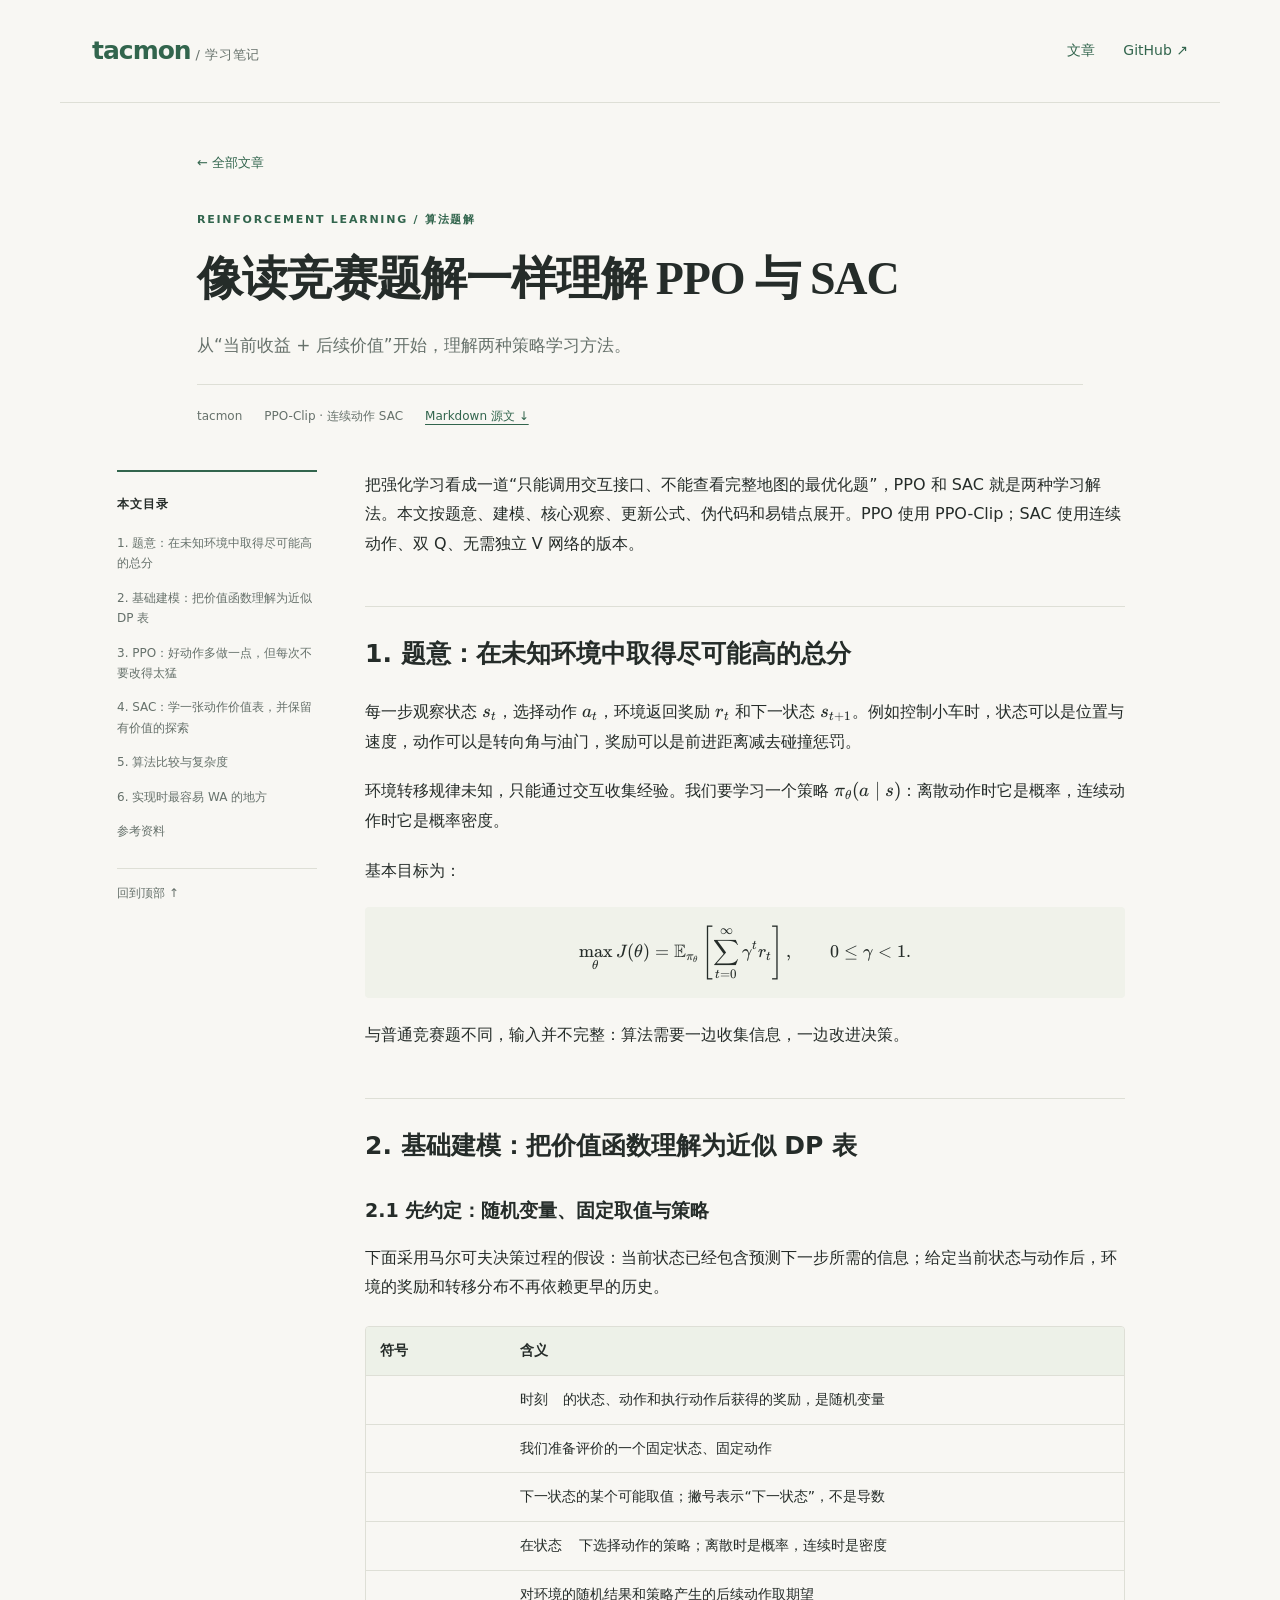
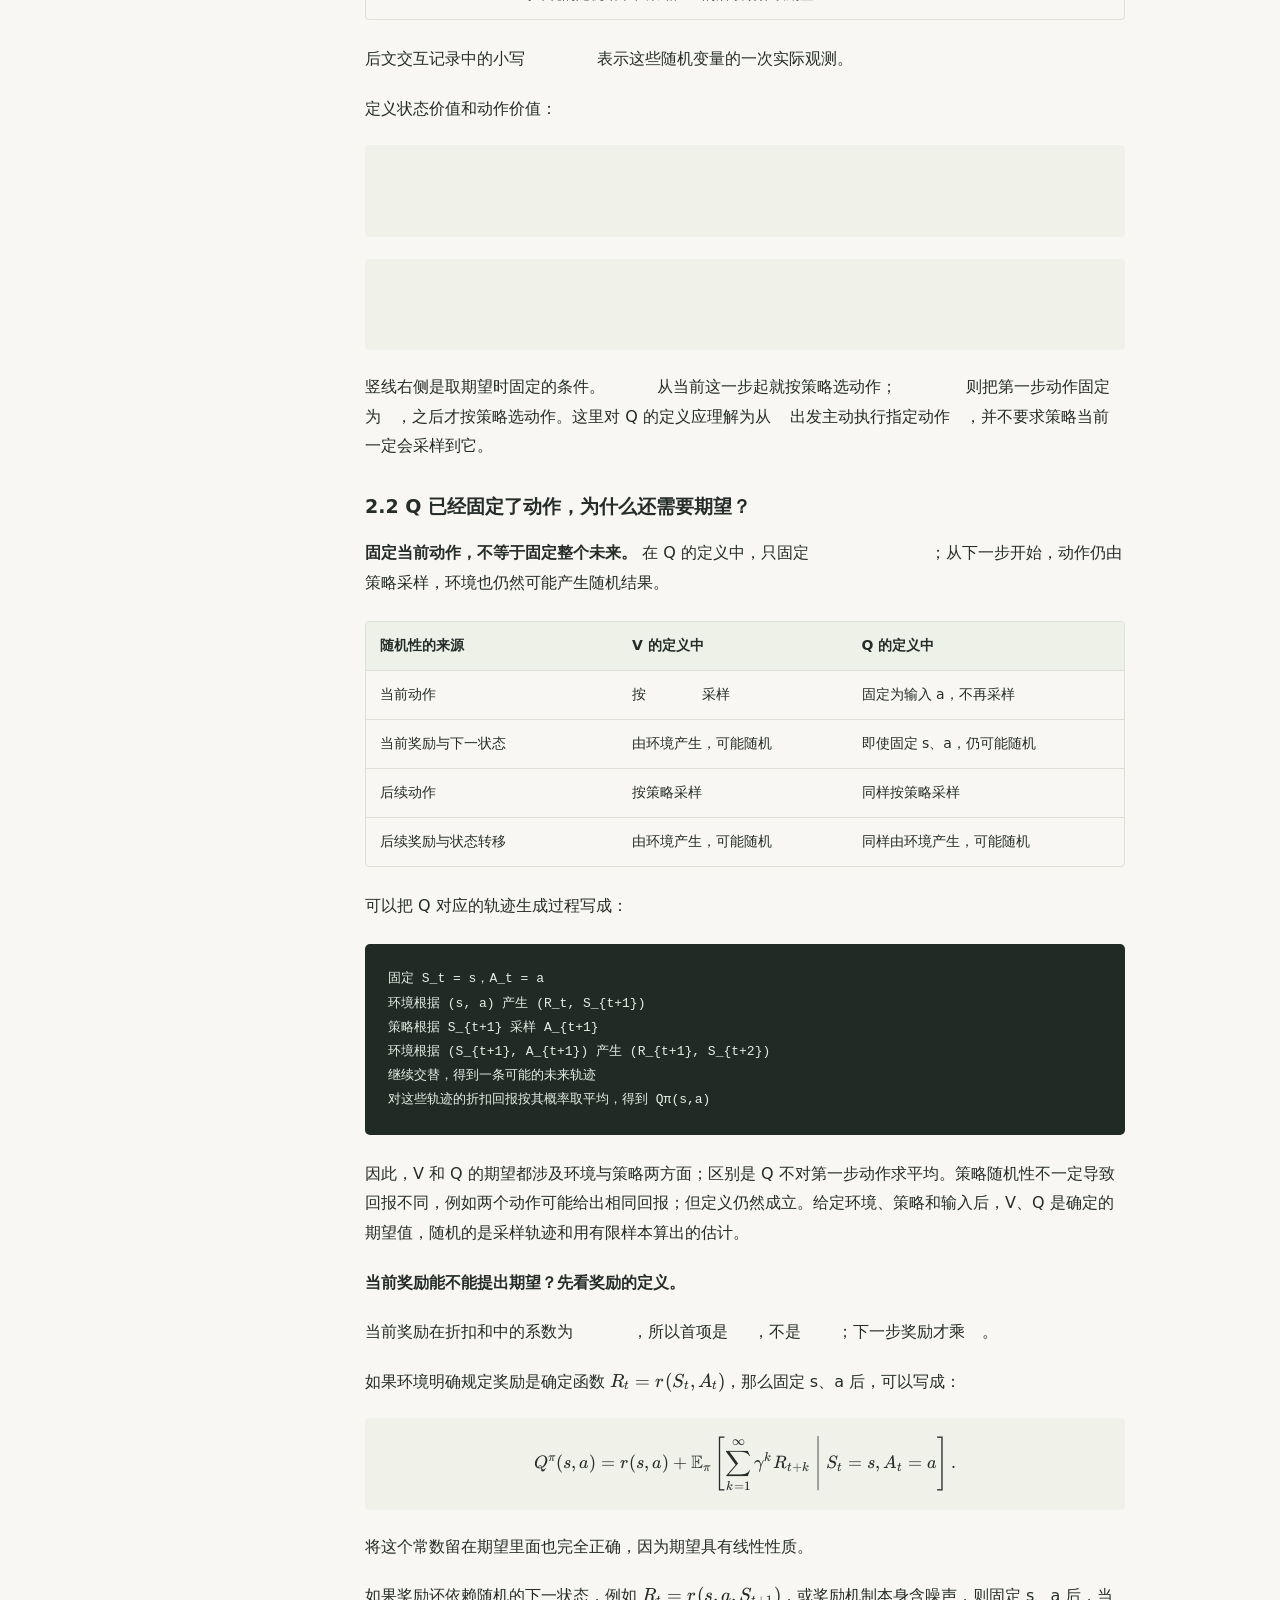
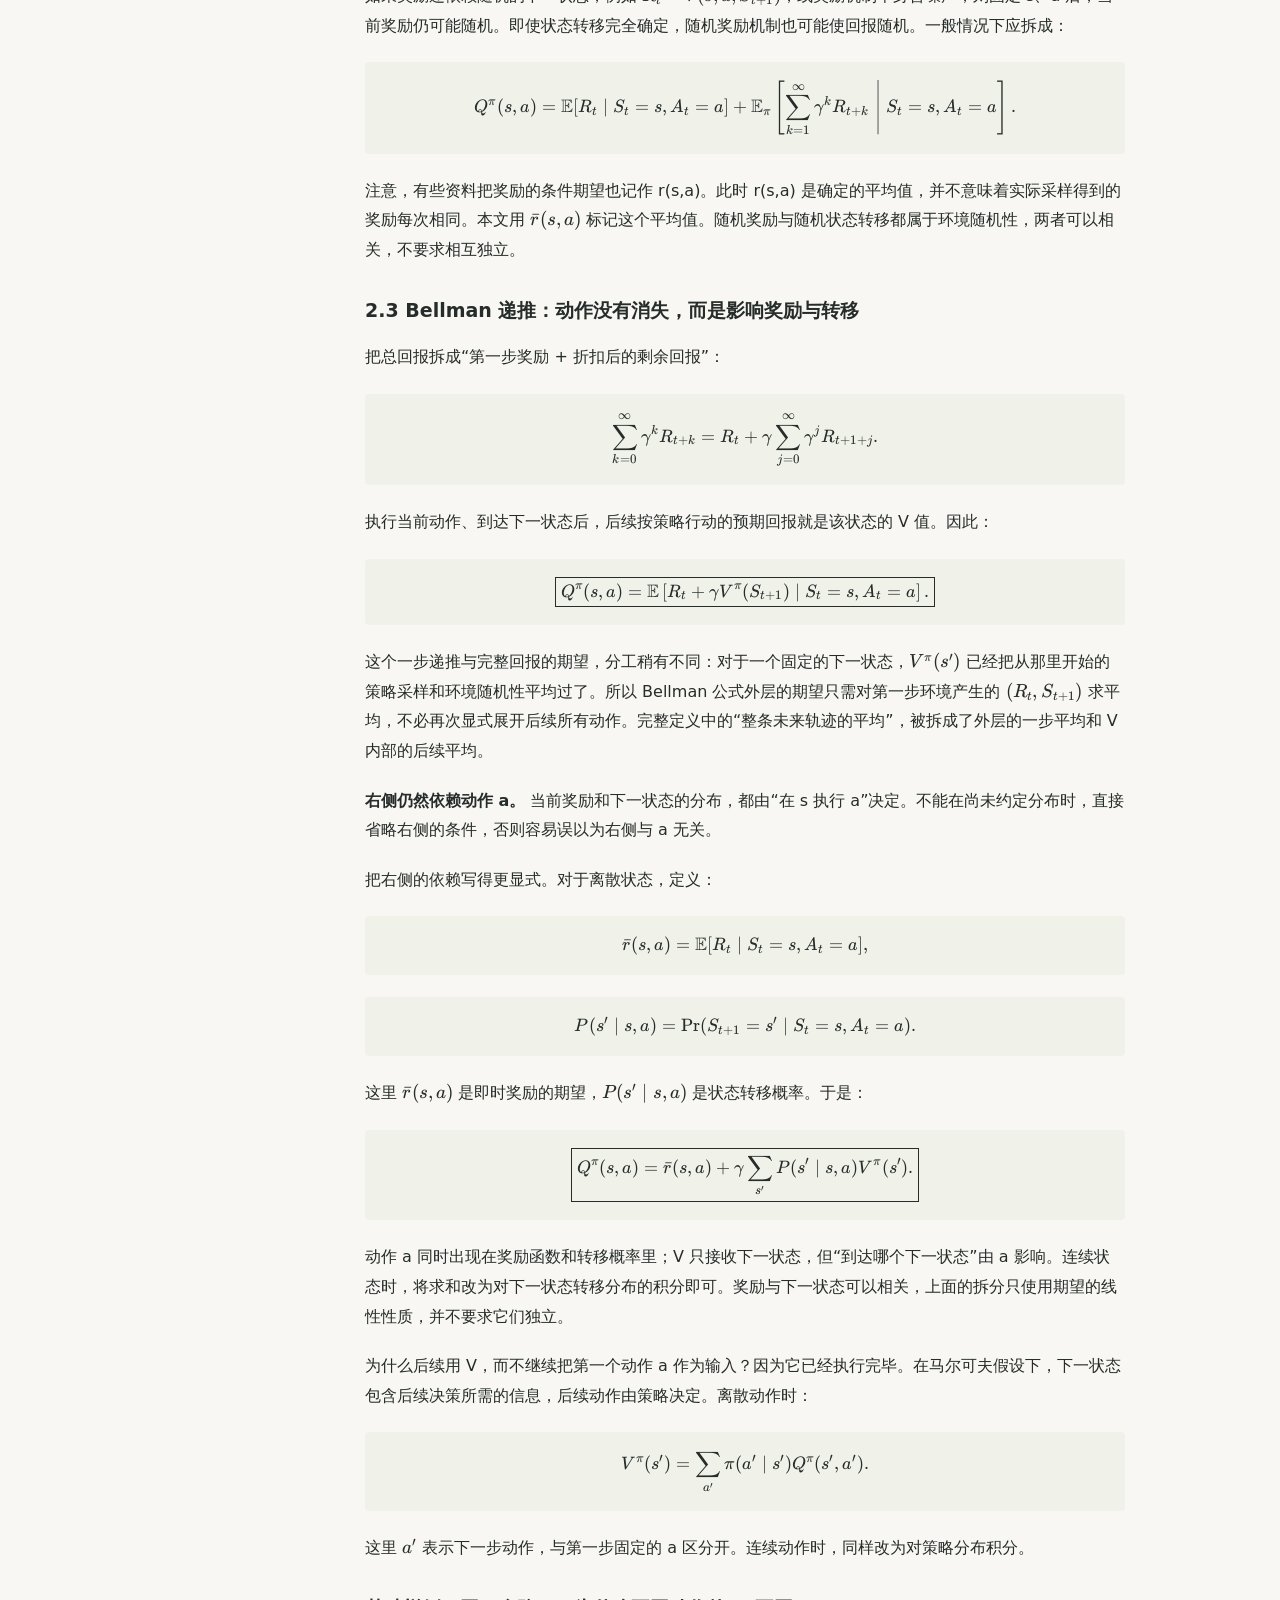
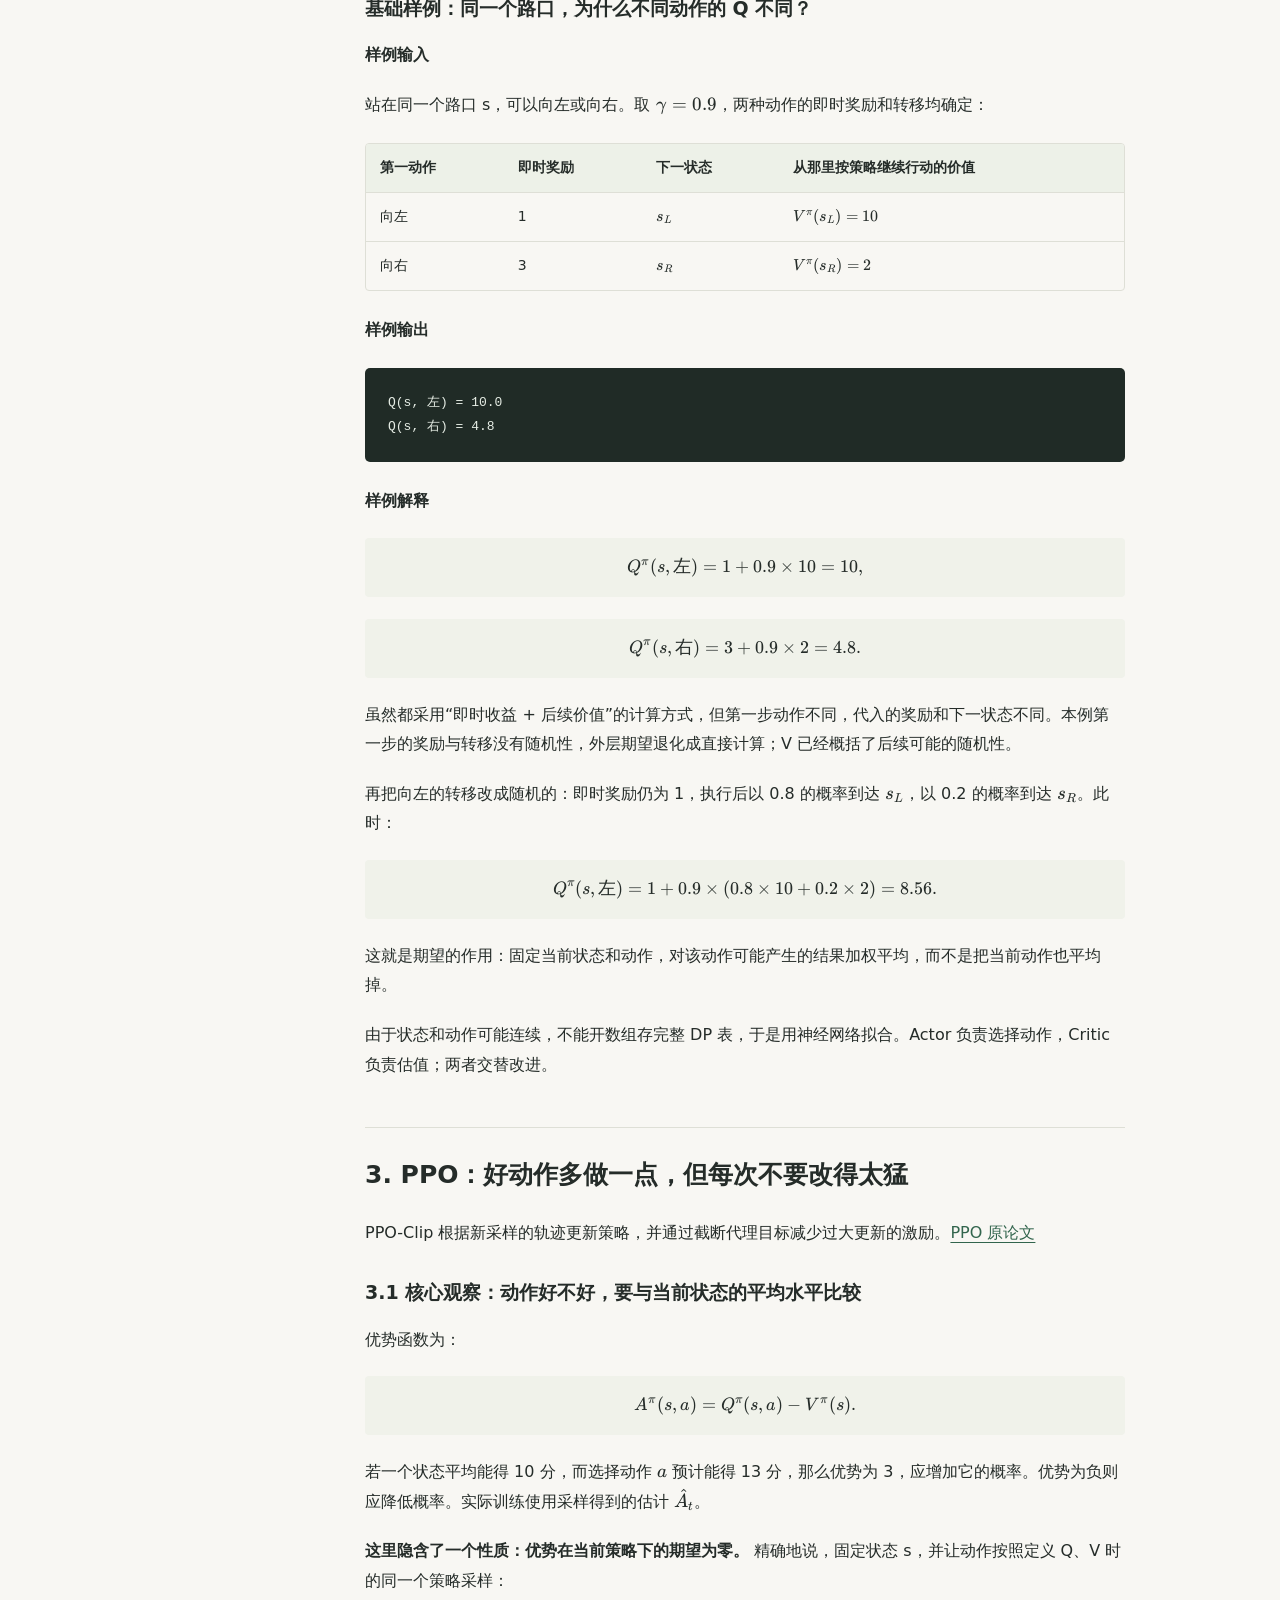
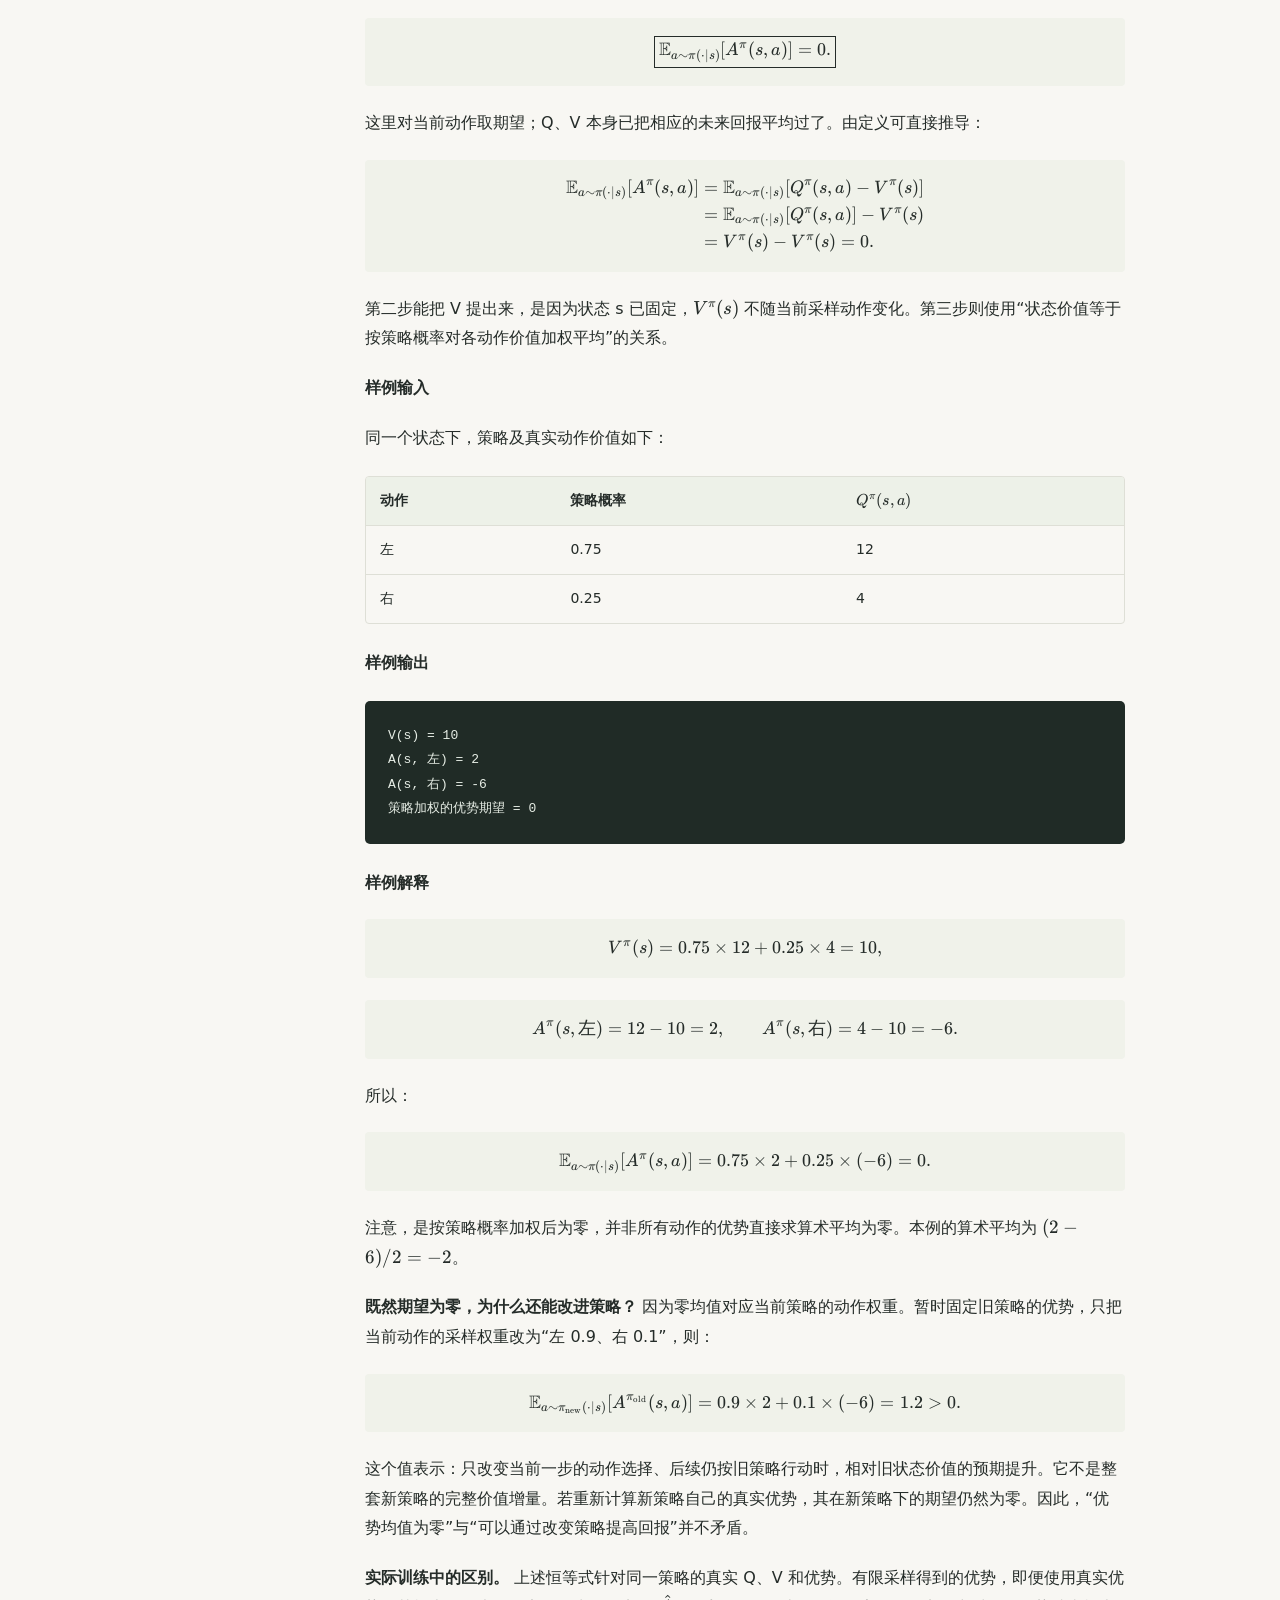
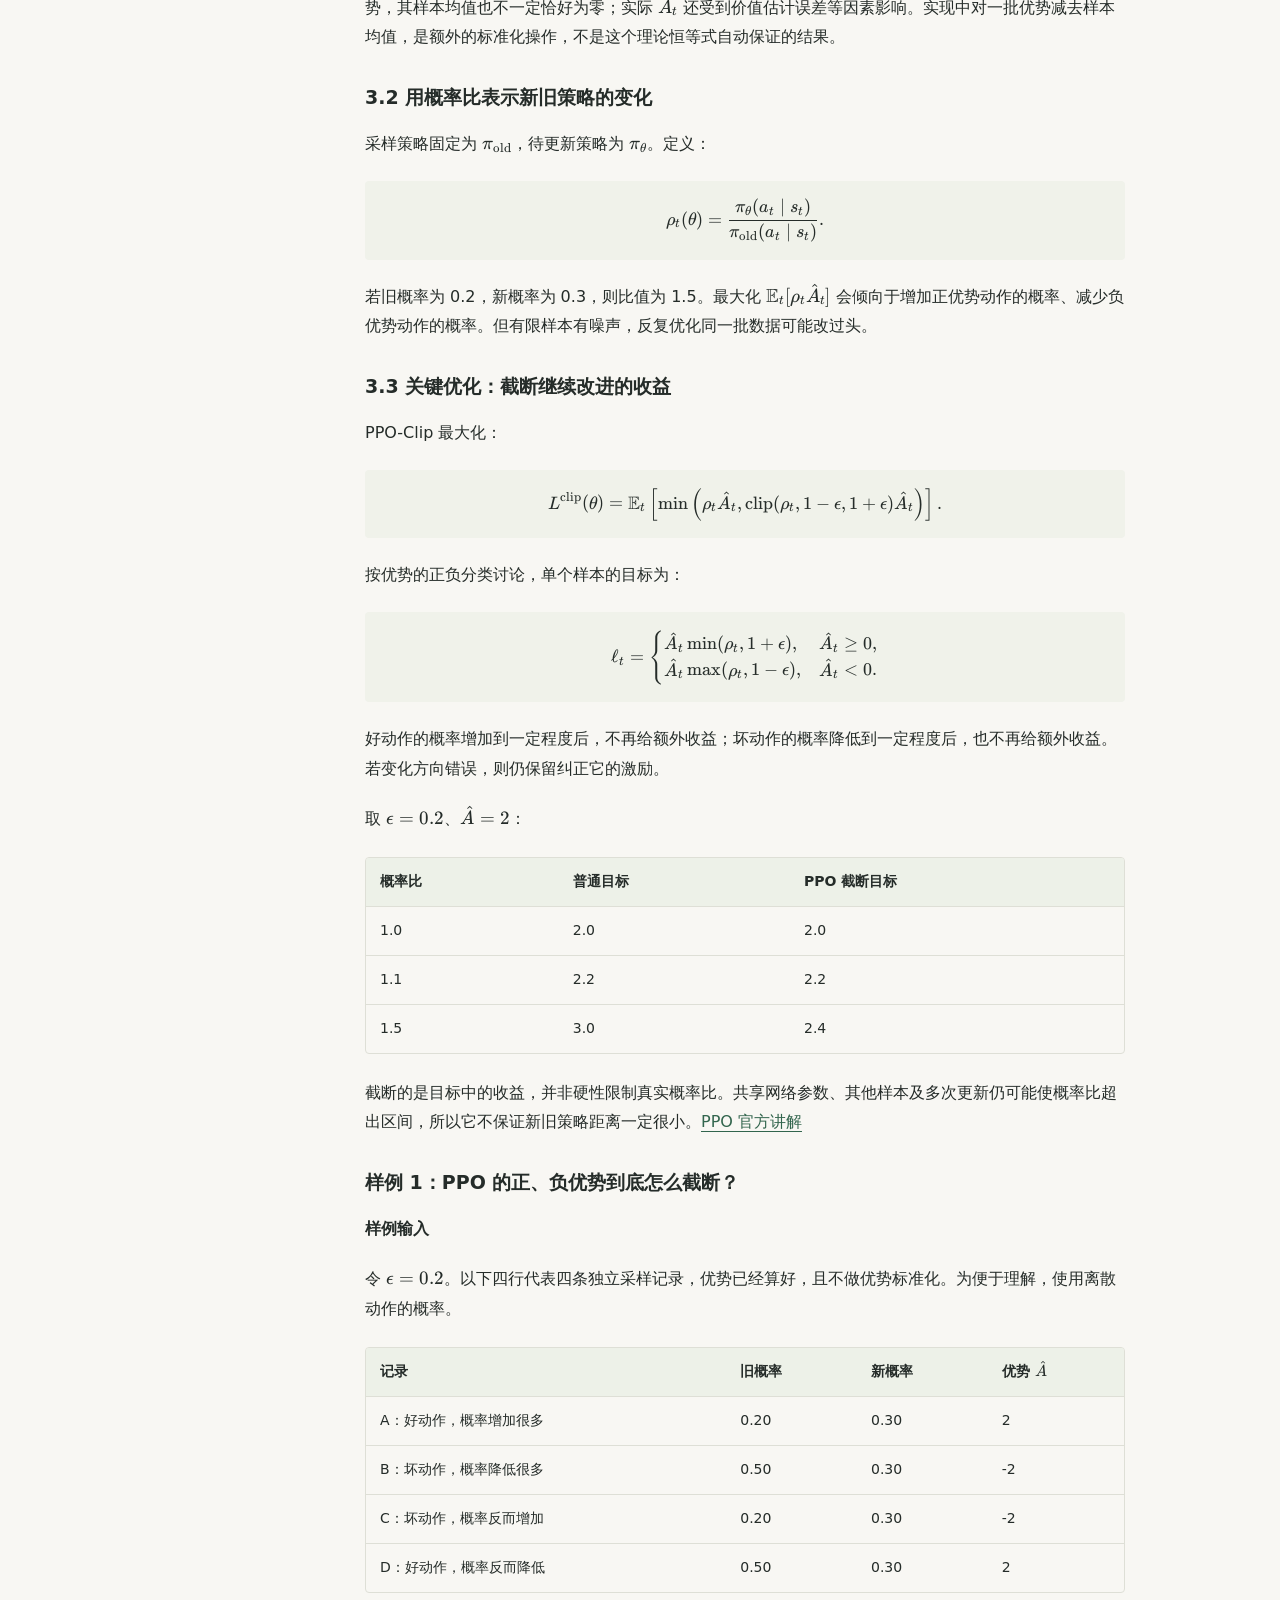
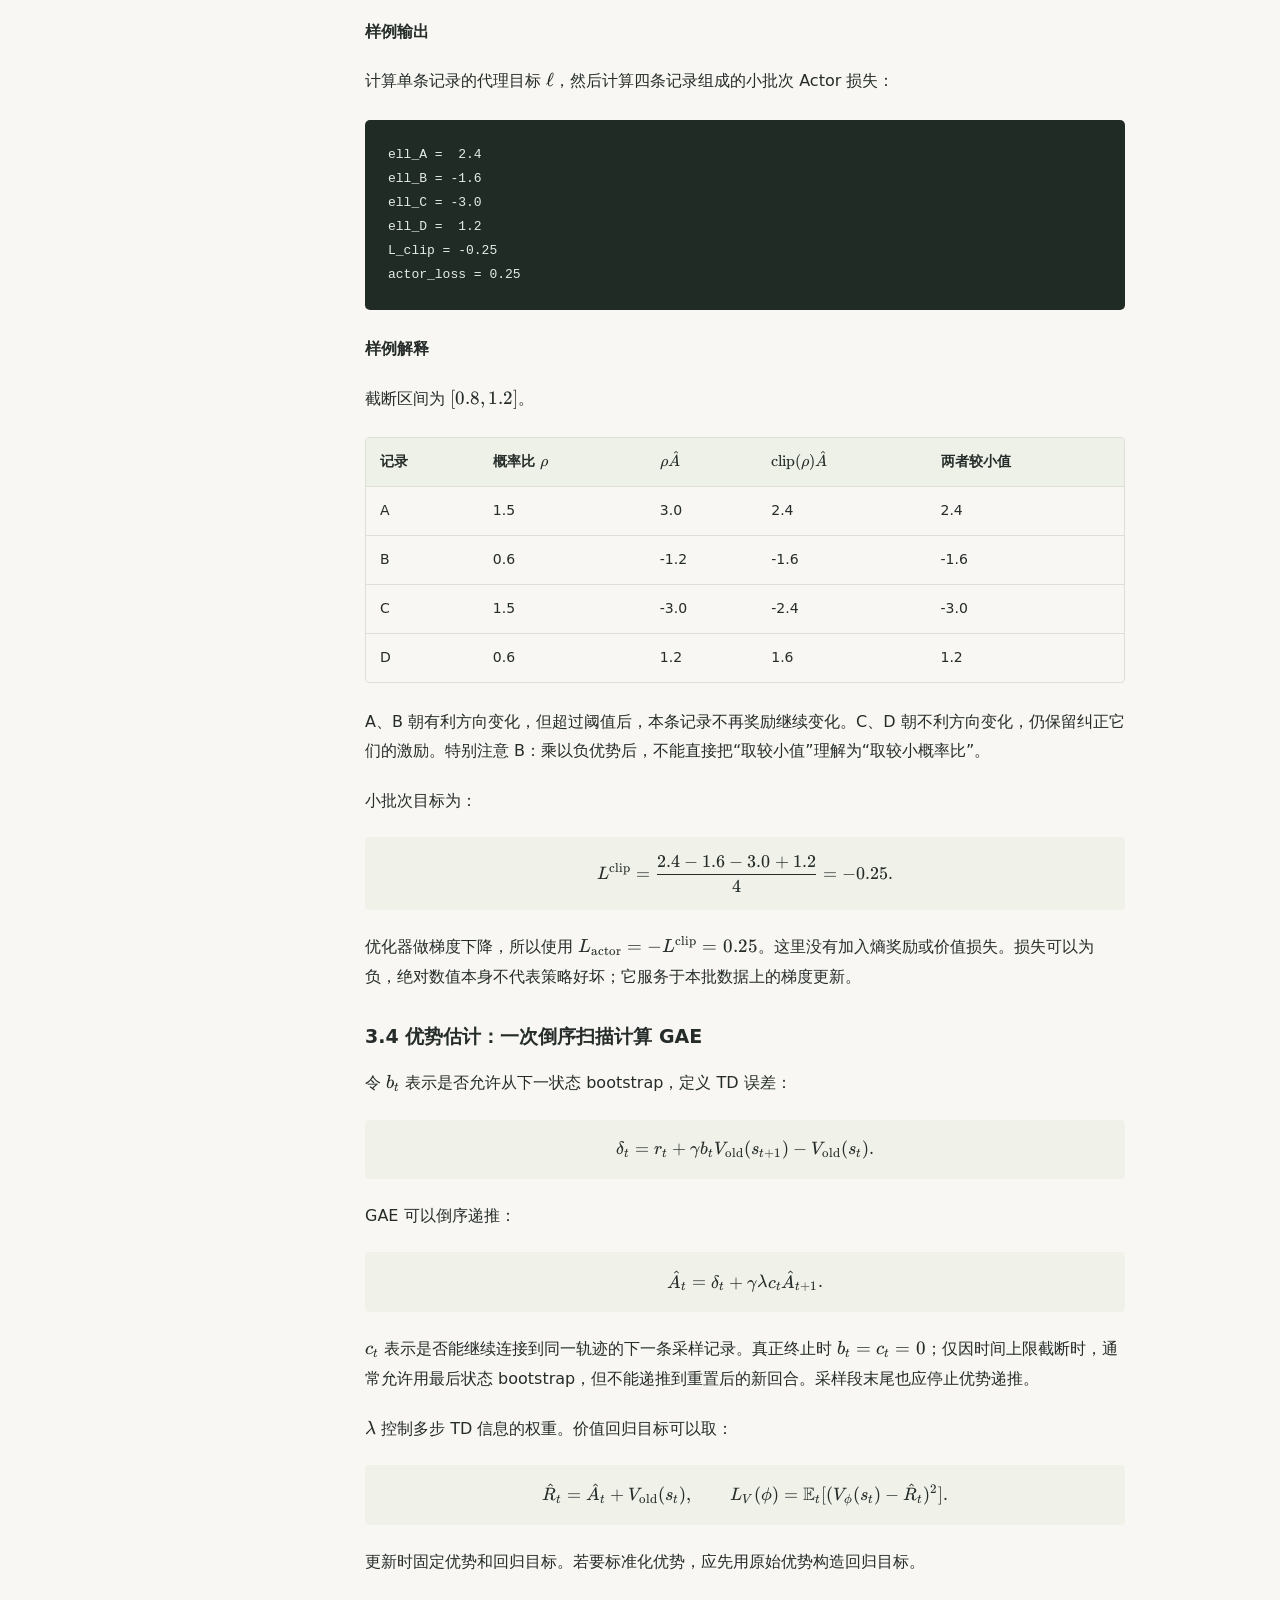
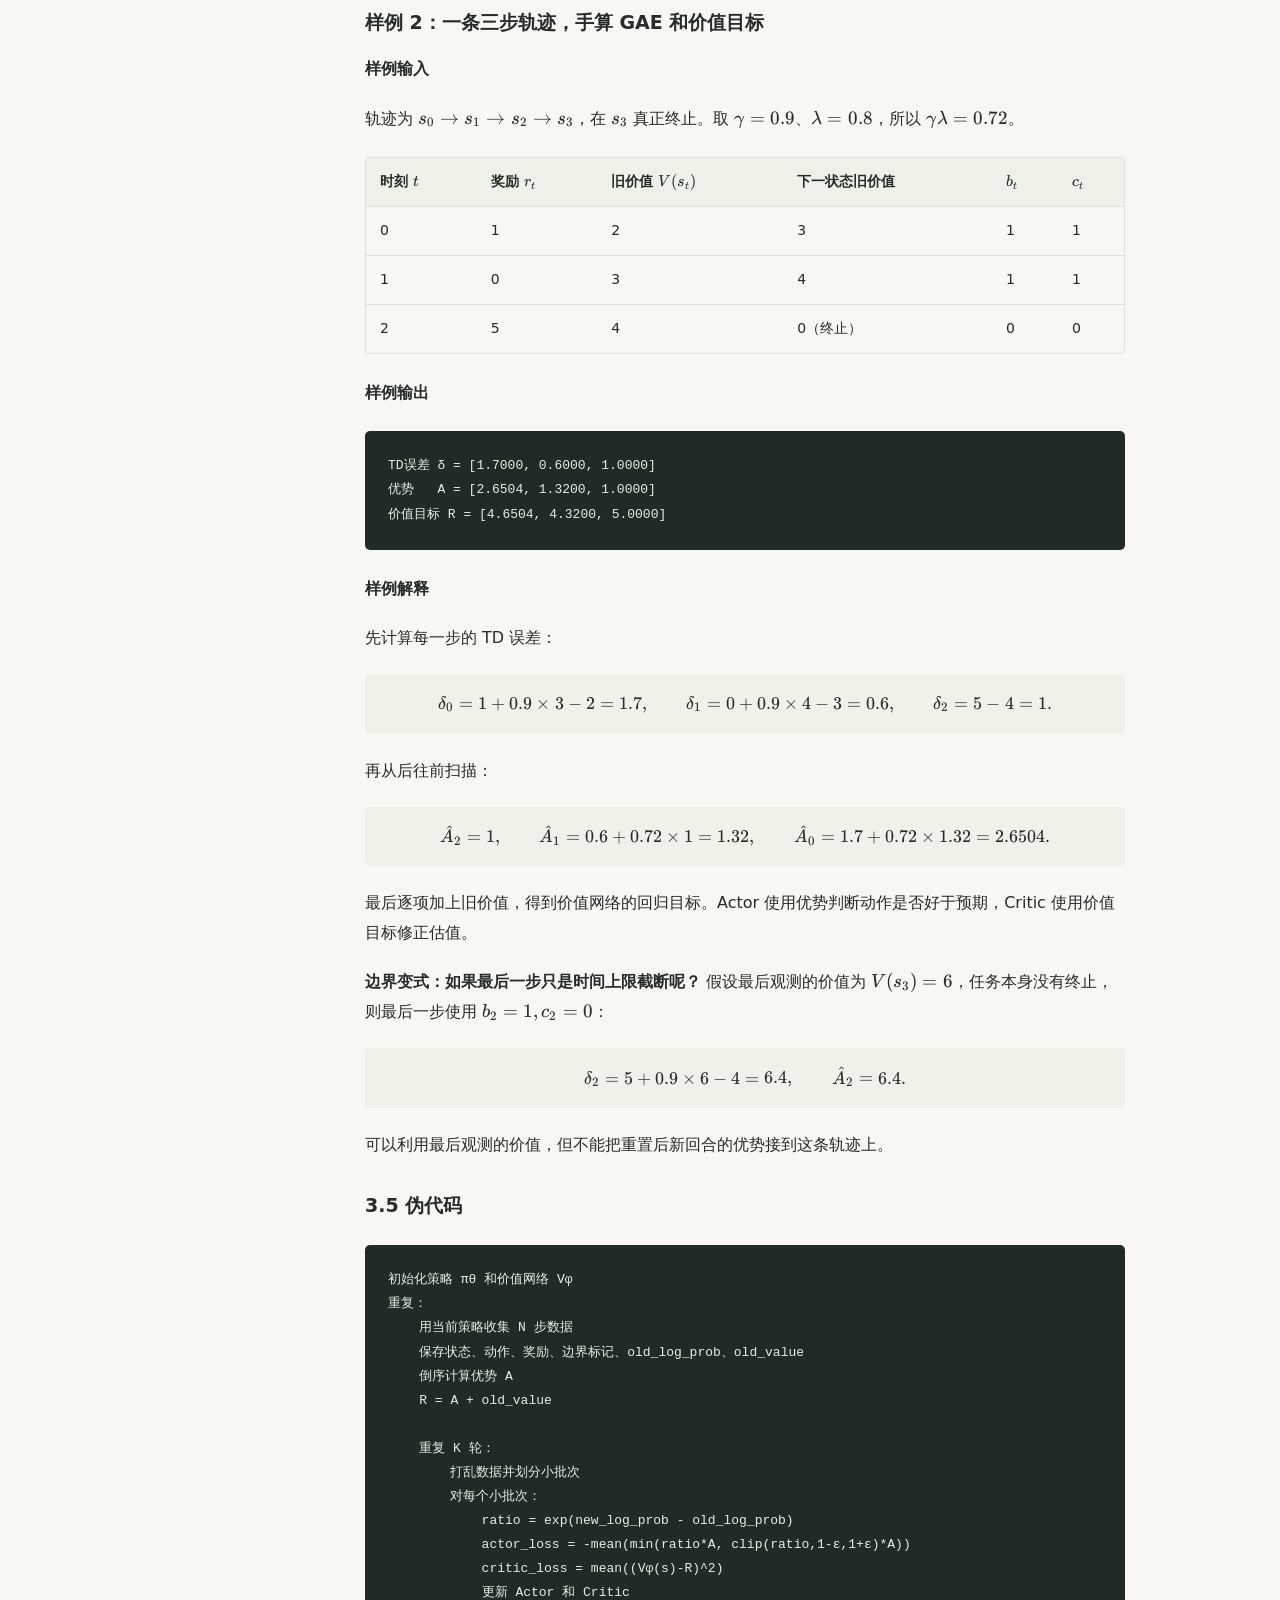
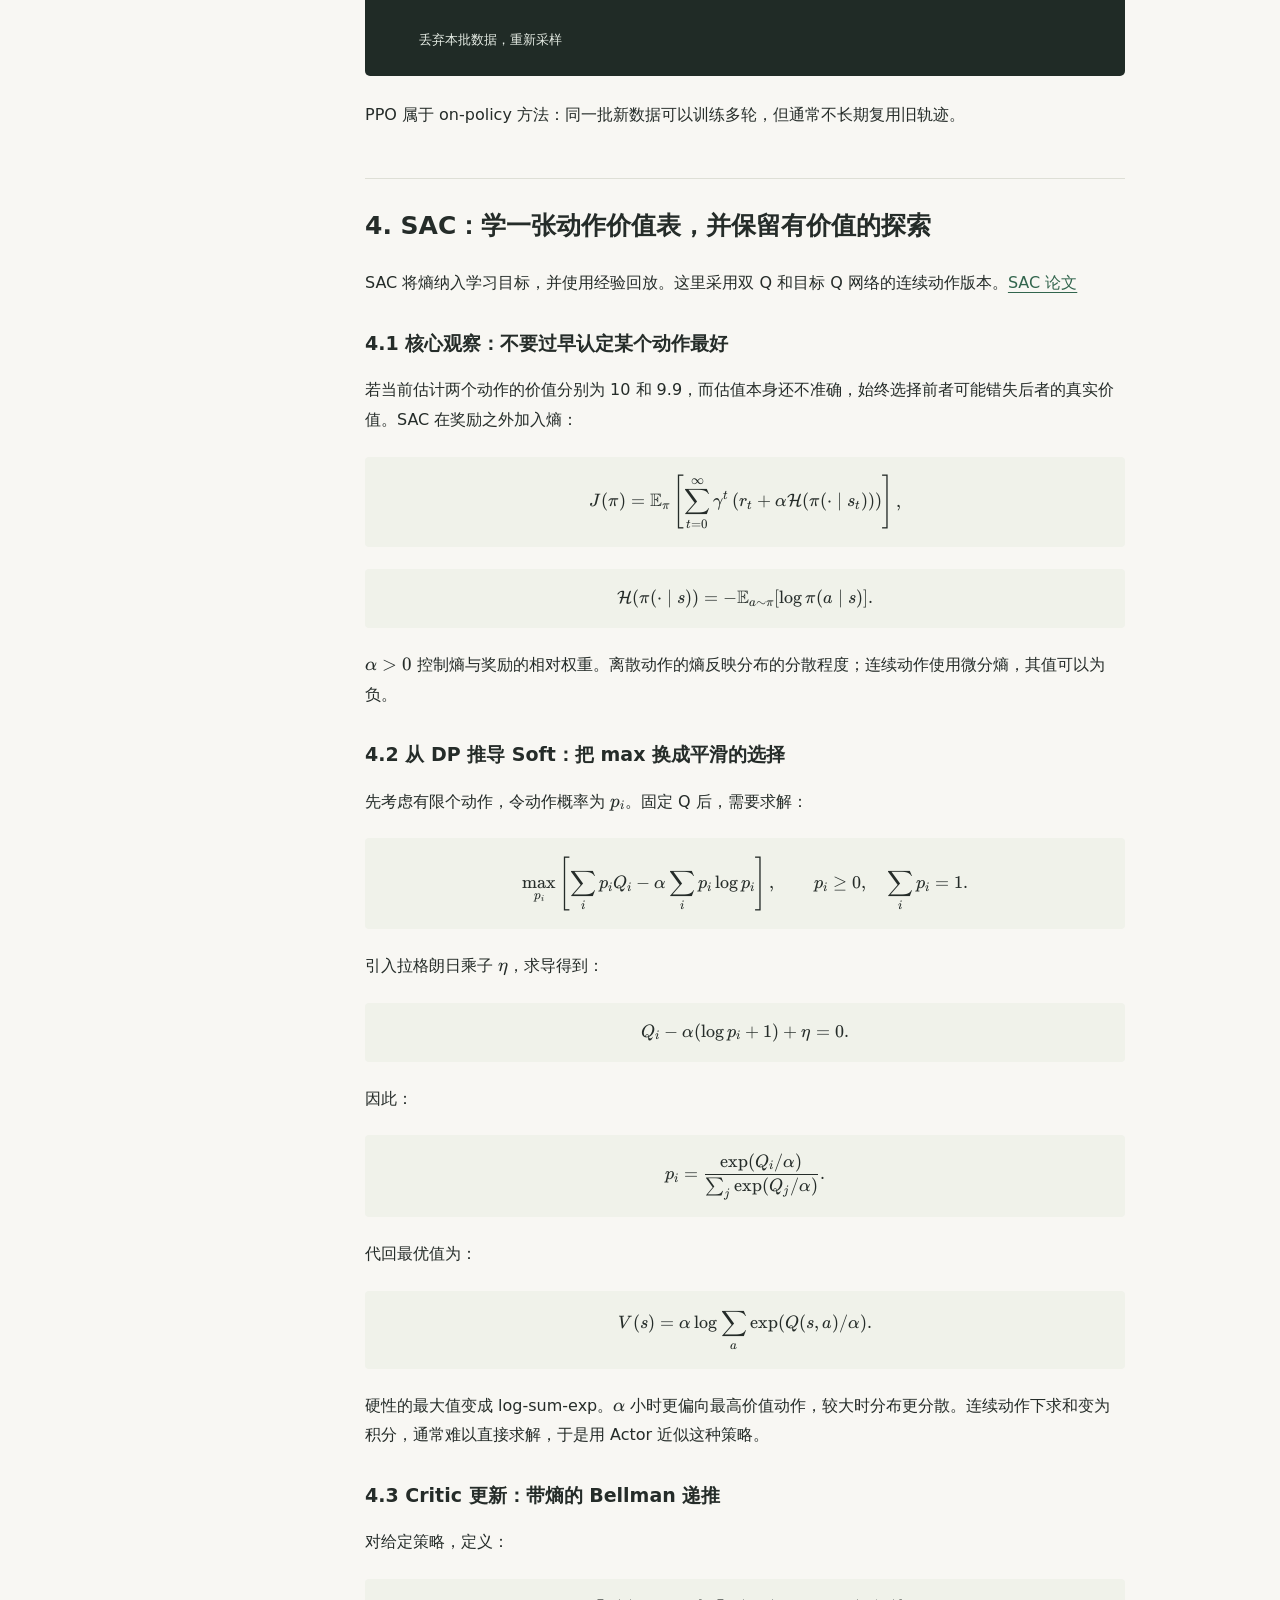
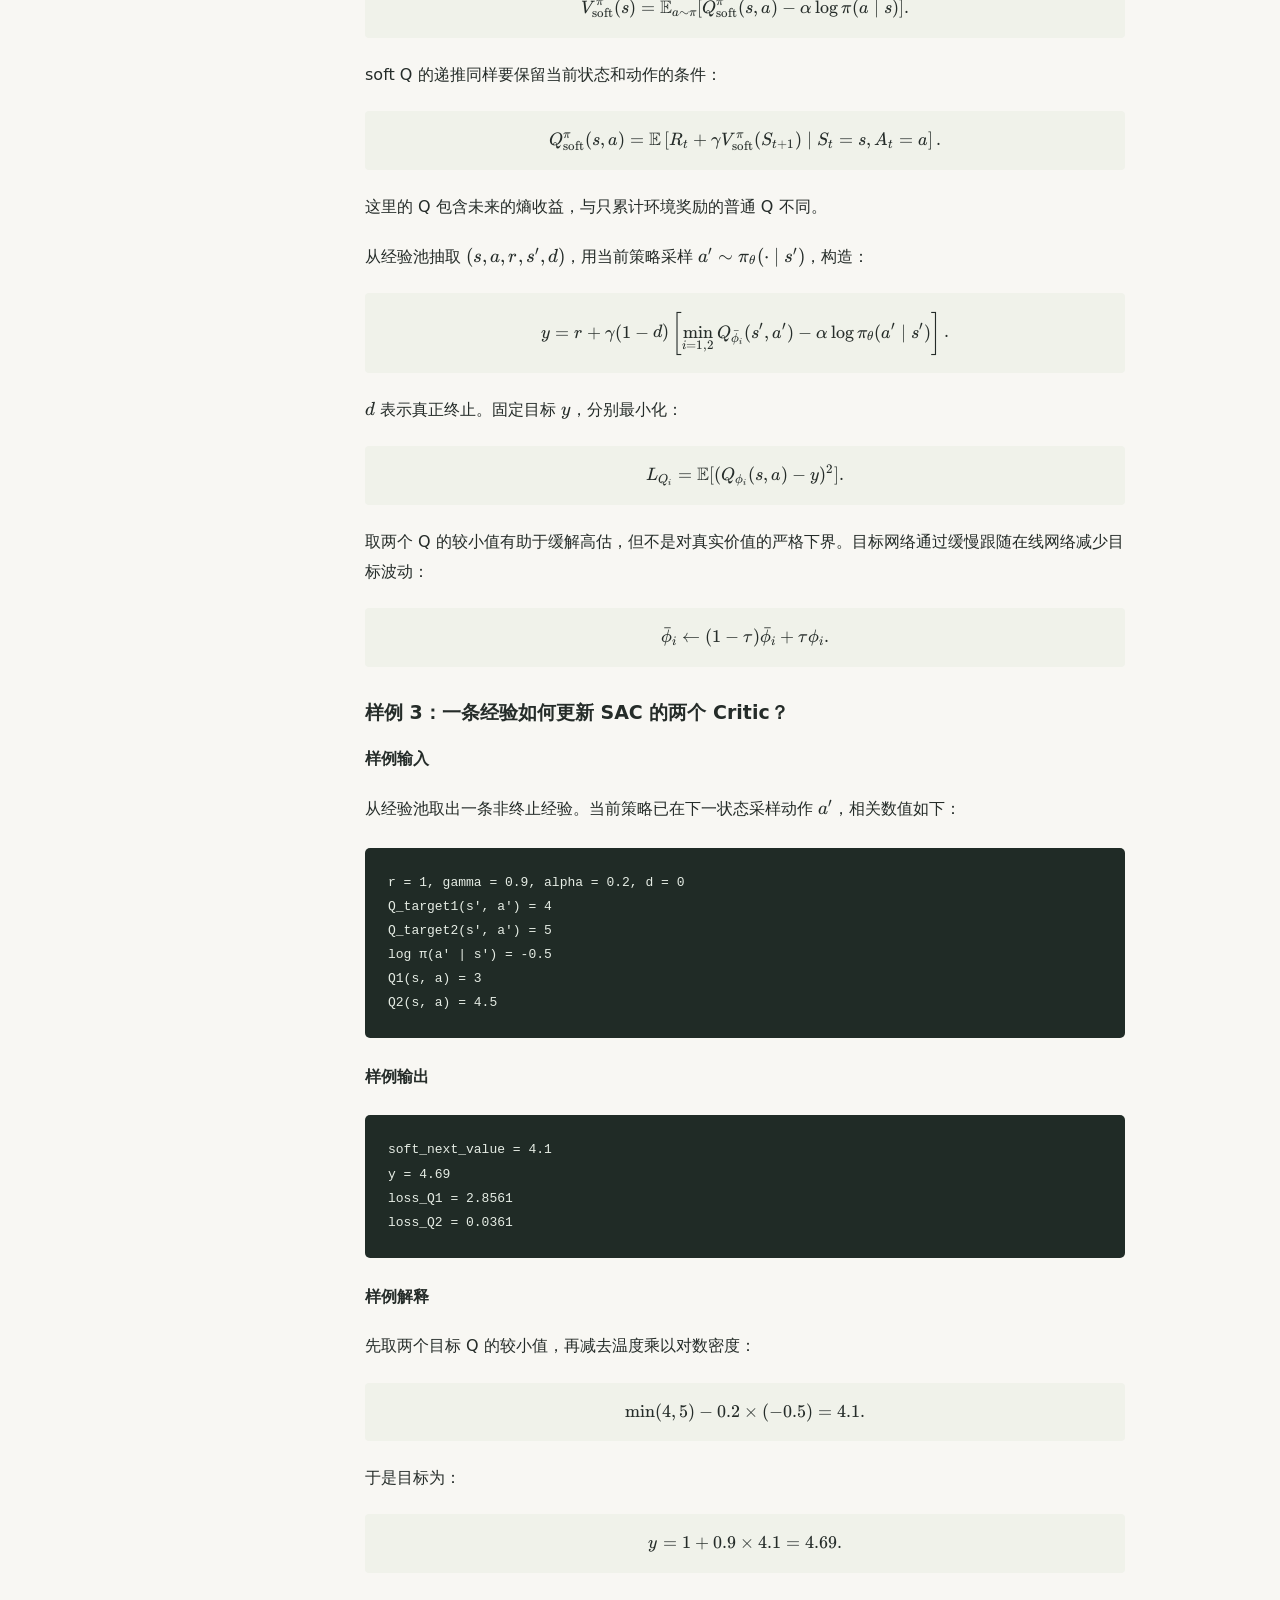
==== commit 724d21de: "Explain zero-mean advantage under the current policy" ====
--- a/posts/sac-ppo/index.html
+++ b/posts/sac-ppo/index.html
@@ -166,6 +166,66 @@
 <p>优势函数为：</p>
 <div class="math display" data-tex="A^\pi(s,a)=Q^\pi(s,a)-V^\pi(s).">A^\pi(s,a)=Q^\pi(s,a)-V^\pi(s).</div>
 <p>若一个状态平均能得 10 分，而选择动作 <span class="math inline" data-tex="a">a</span> 预计能得 13 分，那么优势为 3，应增加它的概率。优势为负则应降低概率。实际训练使用采样得到的估计 <span class="math inline" data-tex="\hat A_t">\hat A_t</span>。</p>
+<p><strong>这里隐含了一个性质：优势在当前策略下的期望为零。</strong> 精确地说，固定状态 s，并让动作按照定义 Q、V 时的同一个策略采样：</p>
+<div class="math display" data-tex="\boxed{\mathbb E_{a\sim\pi(\cdot\mid s)}[A^\pi(s,a)]=0.}">\boxed{\mathbb E_{a\sim\pi(\cdot\mid s)}[A^\pi(s,a)]=0.}</div>
+<p>这里对当前动作取期望；Q、V 本身已把相应的未来回报平均过了。由定义可直接推导：</p>
+<div class="math display" data-tex="\begin{aligned}
+\mathbb E_{a\sim\pi(\cdot\mid s)}[A^\pi(s,a)]
+&amp;=\mathbb E_{a\sim\pi(\cdot\mid s)}[Q^\pi(s,a)-V^\pi(s)]\\
+&amp;=\mathbb E_{a\sim\pi(\cdot\mid s)}[Q^\pi(s,a)]-V^\pi(s)\\
+&amp;=V^\pi(s)-V^\pi(s)=0.
+\end{aligned}">\begin{aligned}
+\mathbb E_{a\sim\pi(\cdot\mid s)}[A^\pi(s,a)]
+&amp;=\mathbb E_{a\sim\pi(\cdot\mid s)}[Q^\pi(s,a)-V^\pi(s)]\\
+&amp;=\mathbb E_{a\sim\pi(\cdot\mid s)}[Q^\pi(s,a)]-V^\pi(s)\\
+&amp;=V^\pi(s)-V^\pi(s)=0.
+\end{aligned}</div>
+<p>第二步能把 V 提出来，是因为状态 s 已固定，<span class="math inline" data-tex="V^\pi(s)">V^\pi(s)</span> 不随当前采样动作变化。第三步则使用“状态价值等于按策略概率对各动作价值加权平均”的关系。</p>
+<p><strong>样例输入</strong></p>
+<p>同一个状态下，策略及真实动作价值如下：</p>
+<div class="table-wrap"><table>
+<thead>
+<tr>
+<th>动作</th>
+<th>策略概率</th>
+<th><span class="math inline" data-tex="Q^\pi(s,a)">Q^\pi(s,a)</span></th>
+</tr>
+</thead>
+<tbody>
+<tr>
+<td>左</td>
+<td>0.75</td>
+<td>12</td>
+</tr>
+<tr>
+<td>右</td>
+<td>0.25</td>
+<td>4</td>
+</tr>
+</tbody>
+</table></div>
+<p><strong>样例输出</strong></p>
+<pre><code class="language-text">V(s) = 10
+A(s, 左) = 2
+A(s, 右) = -6
+策略加权的优势期望 = 0
+</code></pre>
+<p><strong>样例解释</strong></p>
+<div class="math display" data-tex="V^\pi(s)=0.75\times12+0.25\times4=10,">V^\pi(s)=0.75\times12+0.25\times4=10,</div>
+<div class="math display" data-tex="A^\pi(s,\text{左})=12-10=2,\qquad
+A^\pi(s,\text{右})=4-10=-6.">A^\pi(s,\text{左})=12-10=2,\qquad
+A^\pi(s,\text{右})=4-10=-6.</div>
+<p>所以：</p>
+<div class="math display" data-tex="\mathbb E_{a\sim\pi(\cdot\mid s)}[A^\pi(s,a)]
+=0.75\times2+0.25\times(-6)=0.">\mathbb E_{a\sim\pi(\cdot\mid s)}[A^\pi(s,a)]
+=0.75\times2+0.25\times(-6)=0.</div>
+<p>注意，是按策略概率加权后为零，并非所有动作的优势直接求算术平均为零。本例的算术平均为 <span class="math inline" data-tex="(2-6)/2=-2">(2-6)/2=-2</span>。</p>
+<p><strong>既然期望为零，为什么还能改进策略？</strong> 因为零均值对应当前策略的动作权重。暂时固定旧策略的优势，只把当前动作的采样权重改为“左 0.9、右 0.1”，则：</p>
+<div class="math display" data-tex="\mathbb E_{a\sim\pi_{\mathrm{new}}(\cdot\mid s)}[A^{\pi_{\mathrm{old}}}(s,a)]
+=0.9\times2+0.1\times(-6)=1.2&gt;0.">\mathbb E_{a\sim\pi_{\mathrm{new}}(\cdot\mid s)}[A^{\pi_{\mathrm{old}}}(s,a)]
+=0.9\times2+0.1\times(-6)=1.2&gt;0.</div>
+<p>这个值表示：只改变当前一步的动作选择、后续仍按旧策略行动时，相对旧状态价值的预期提升。它不是整套新策略的完整价值增量。若重新计算新策略自己的真实优势，其在新策略下的期望仍然为零。因此，“优势均值为零”与“可以通过改变策略提高回报”并不矛盾。</p>
+<p><strong>实际训练中的区别。</strong> 上述恒等式针对同一策略的真实 Q、V 和优势。有限采样得到的优势，即便使用真实优势，其样本均值也不一定恰好为零；实际 <span class="math inline" data-tex="\hat A_t">\hat A_t</span> 还受到价值估计误差等因素影响。实现中对一批优势减去样本均值，是额外的标准化操作，不是这个理论恒等式自动保证的结果。</p>
 <h3>3.2 用概率比表示新旧策略的变化</h3>
 <p>采样策略固定为 <span class="math inline" data-tex="\pi_{\mathrm{old}}">\pi_{\mathrm{old}}</span>，待更新策略为 <span class="math inline" data-tex="\pi_\theta">\pi_\theta</span>。定义：</p>
 <div class="math display" data-tex="\rho_t(\theta)=\frac{\pi_\theta(a_t\mid s_t)}{\pi_{\mathrm{old}}(a_t\mid s_t)}.">\rho_t(\theta)=\frac{\pi_\theta(a_t\mid s_t)}{\pi_{\mathrm{old}}(a_t\mid s_t)}.</div>
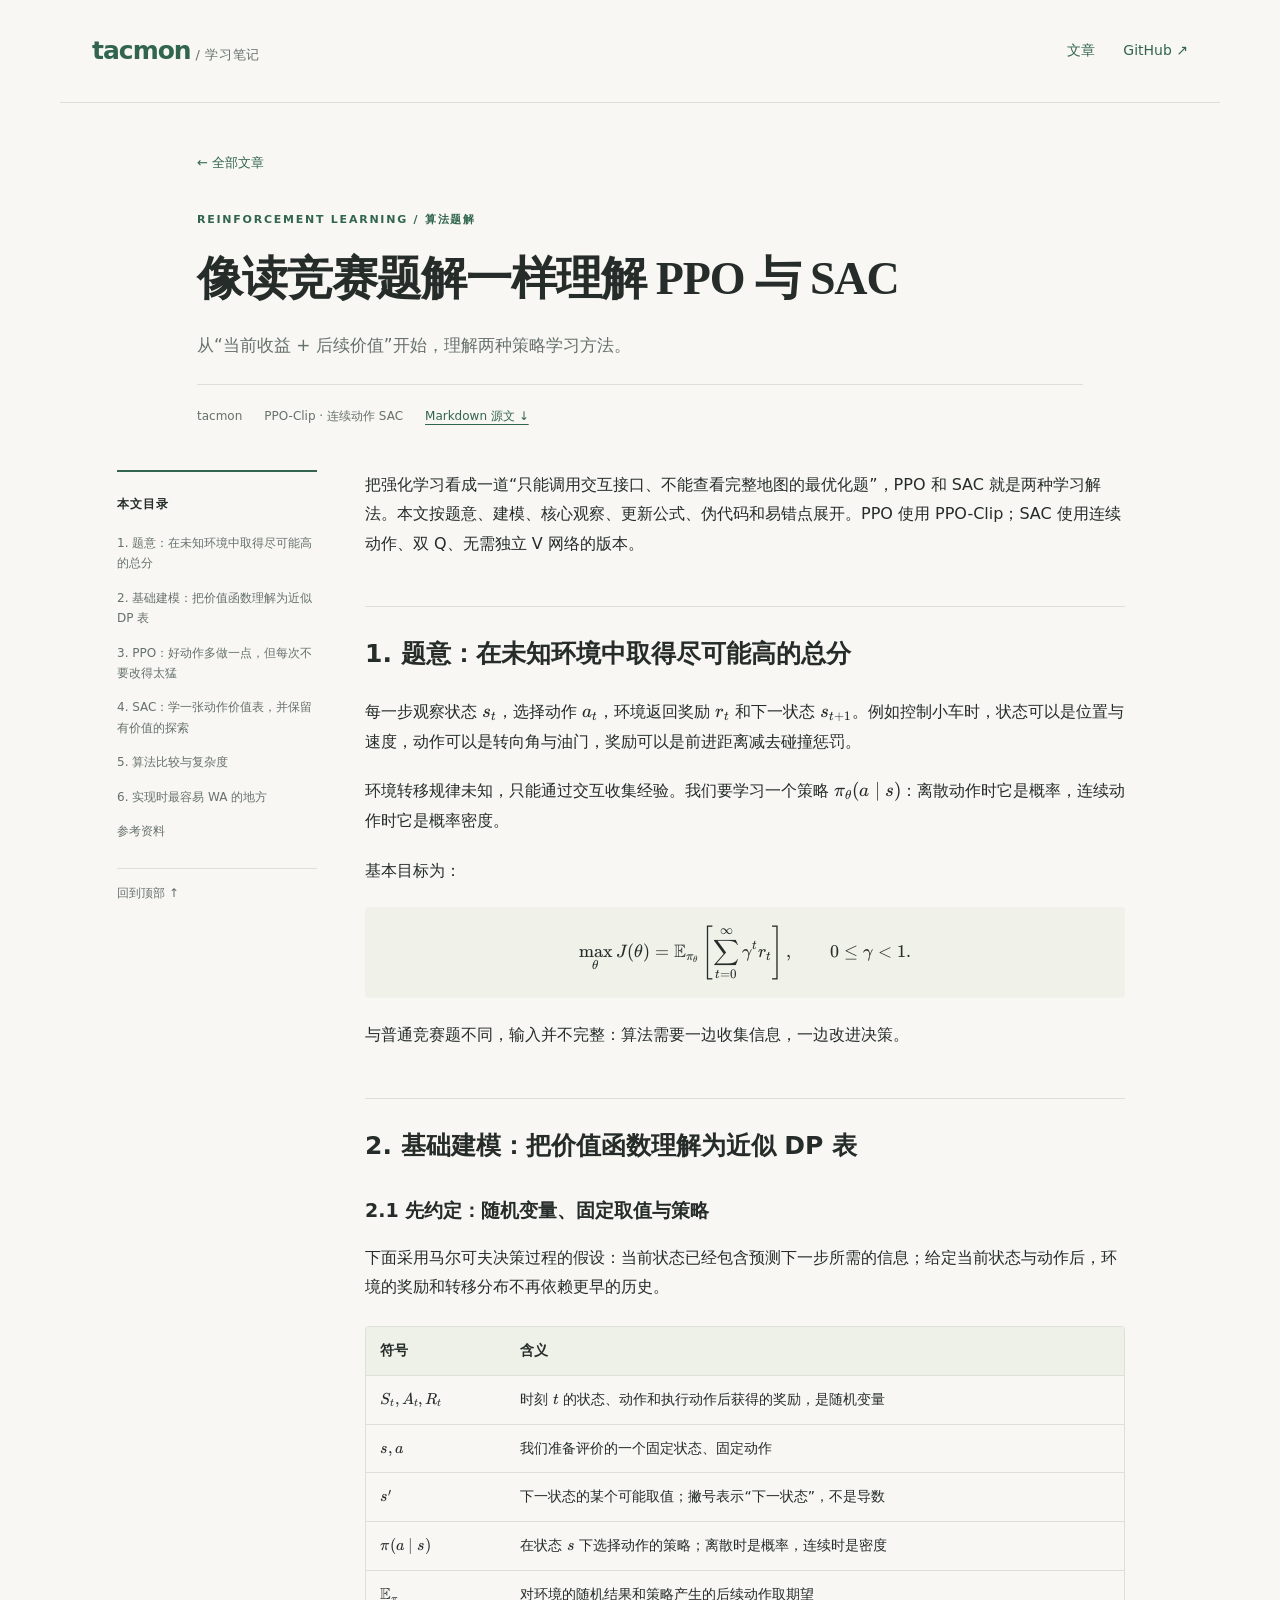
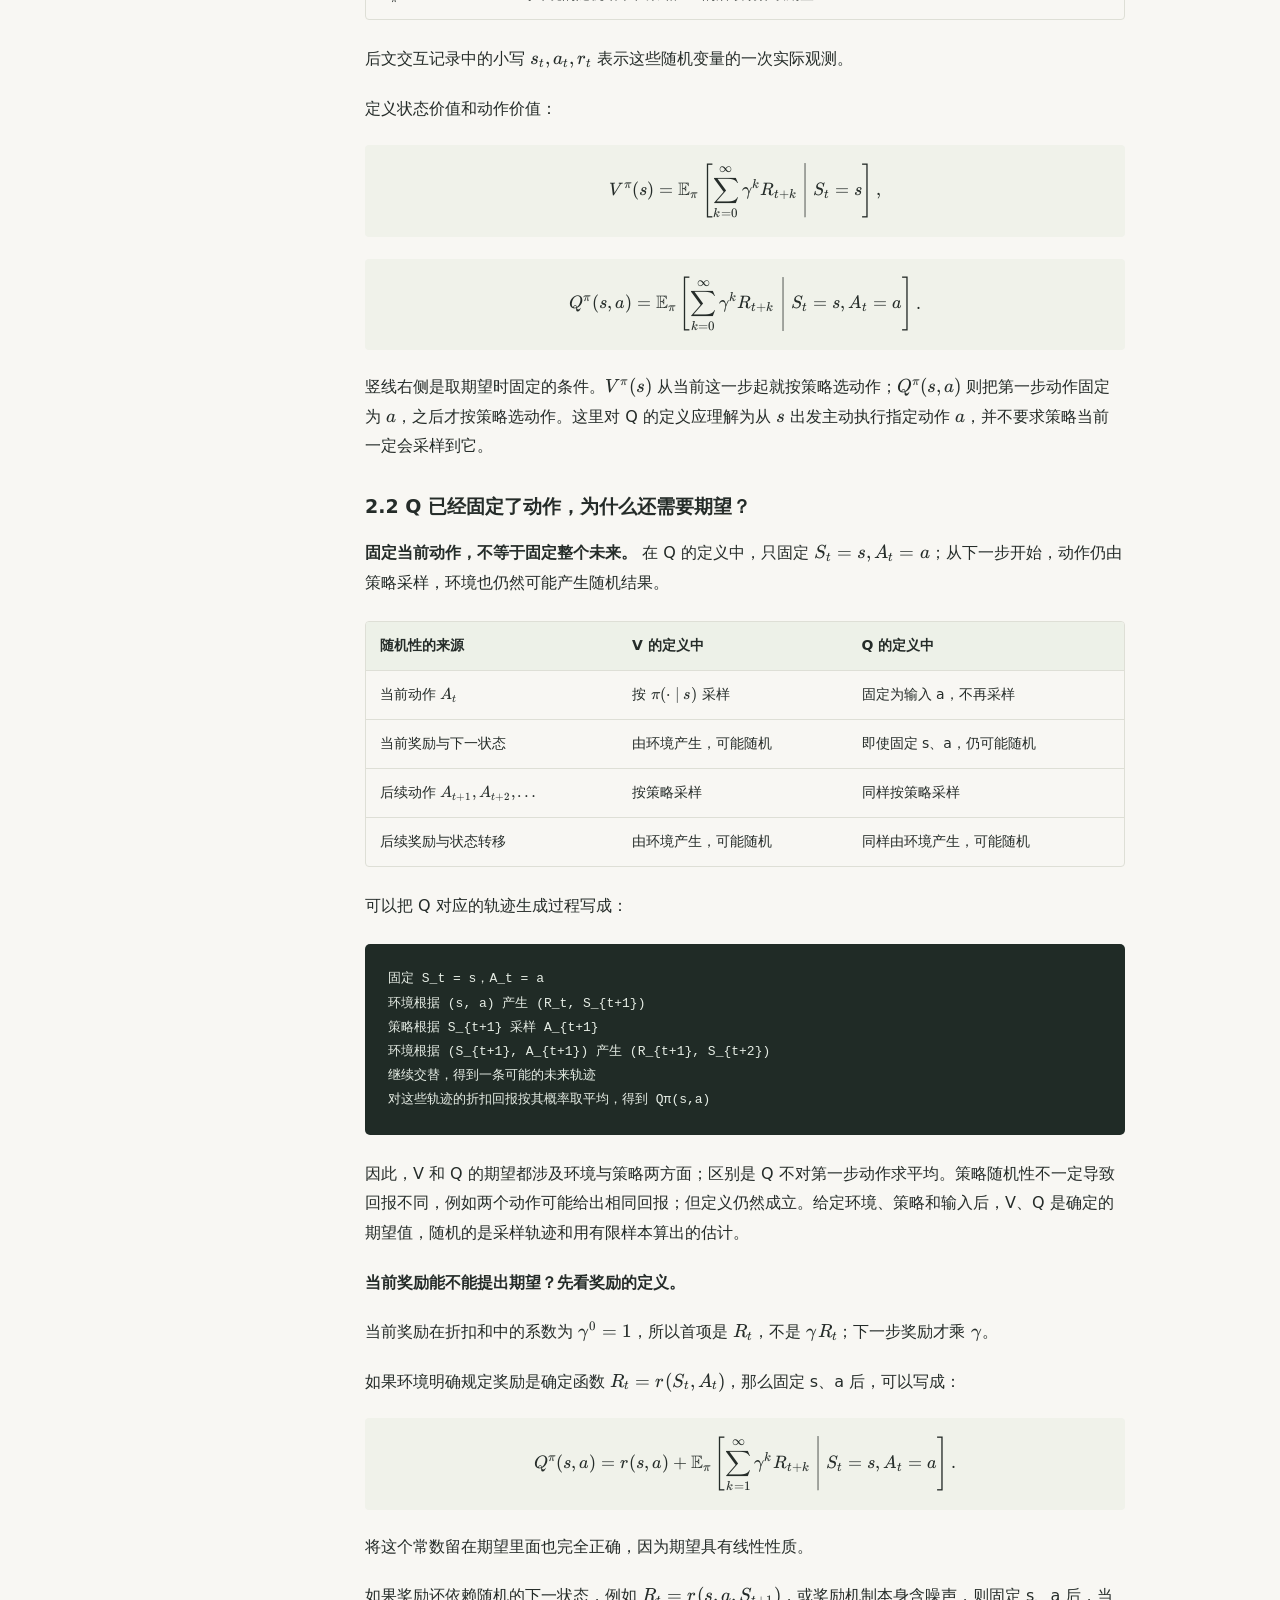
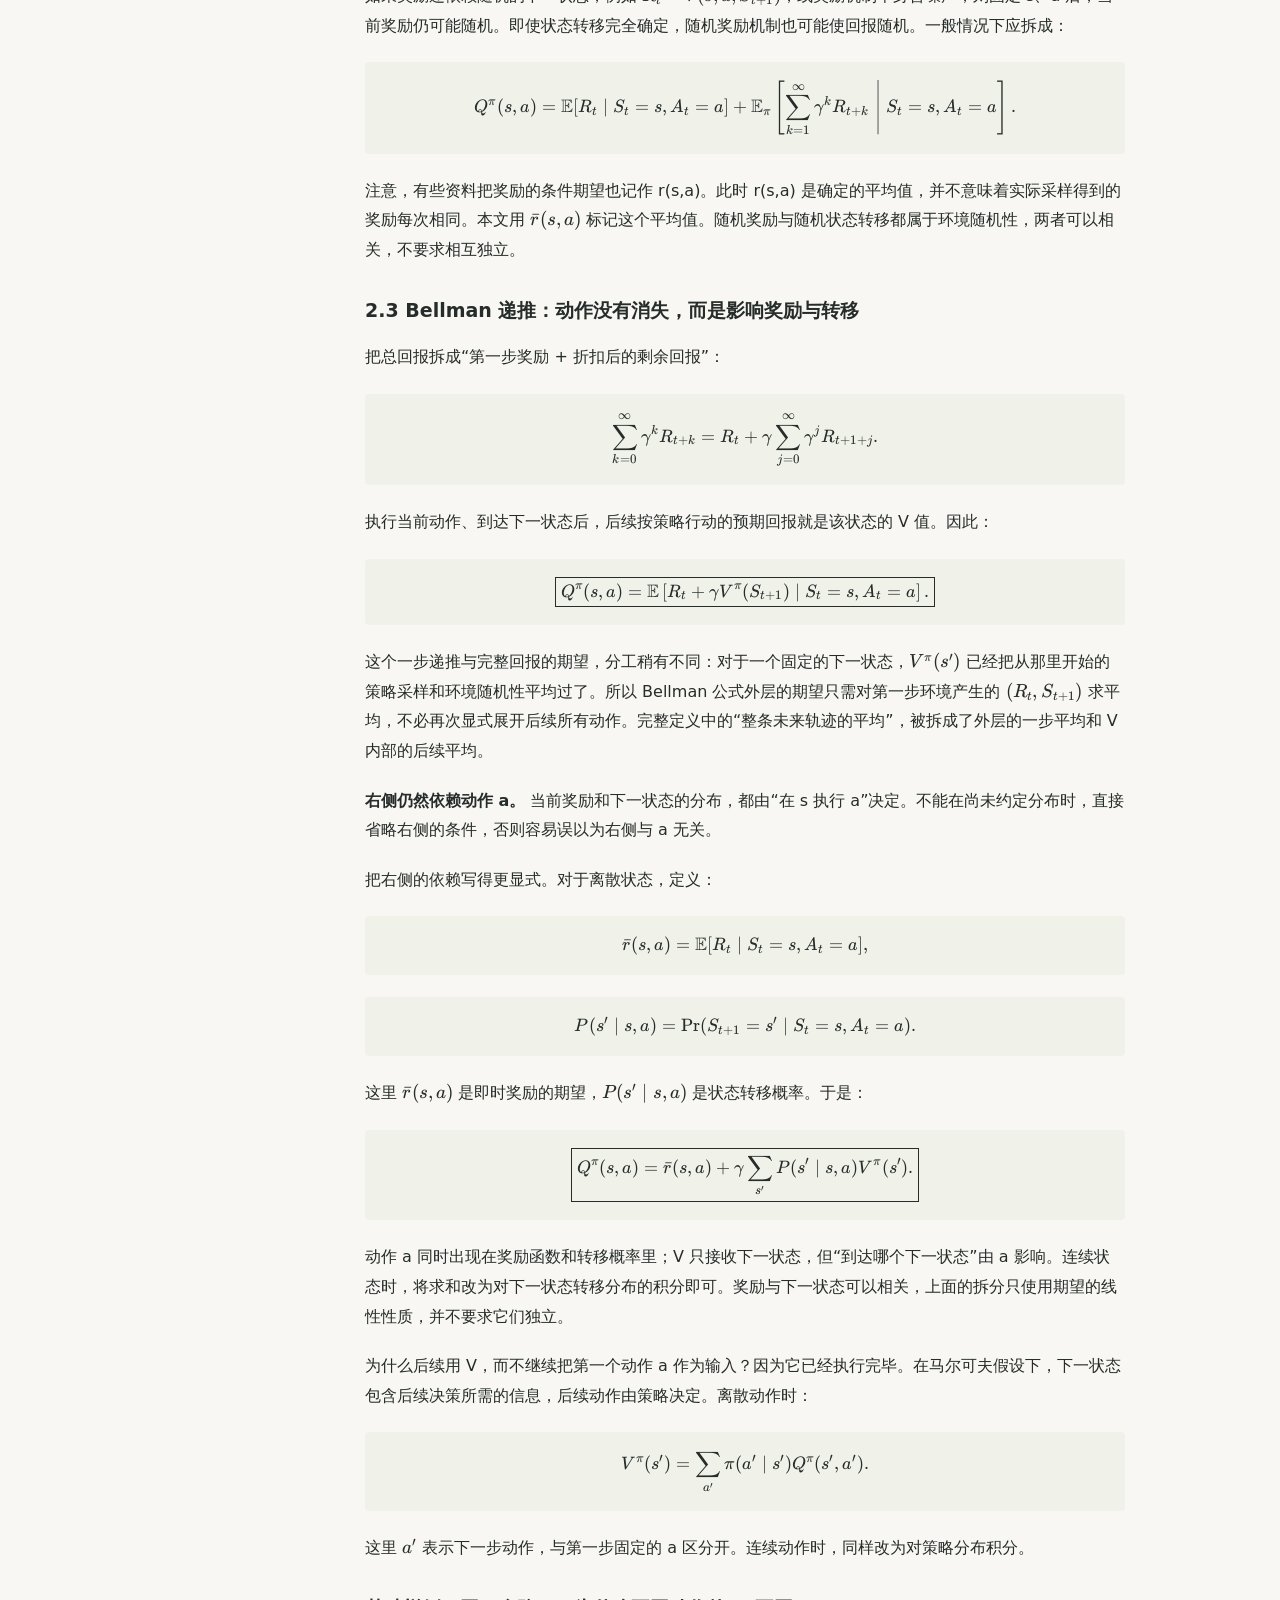
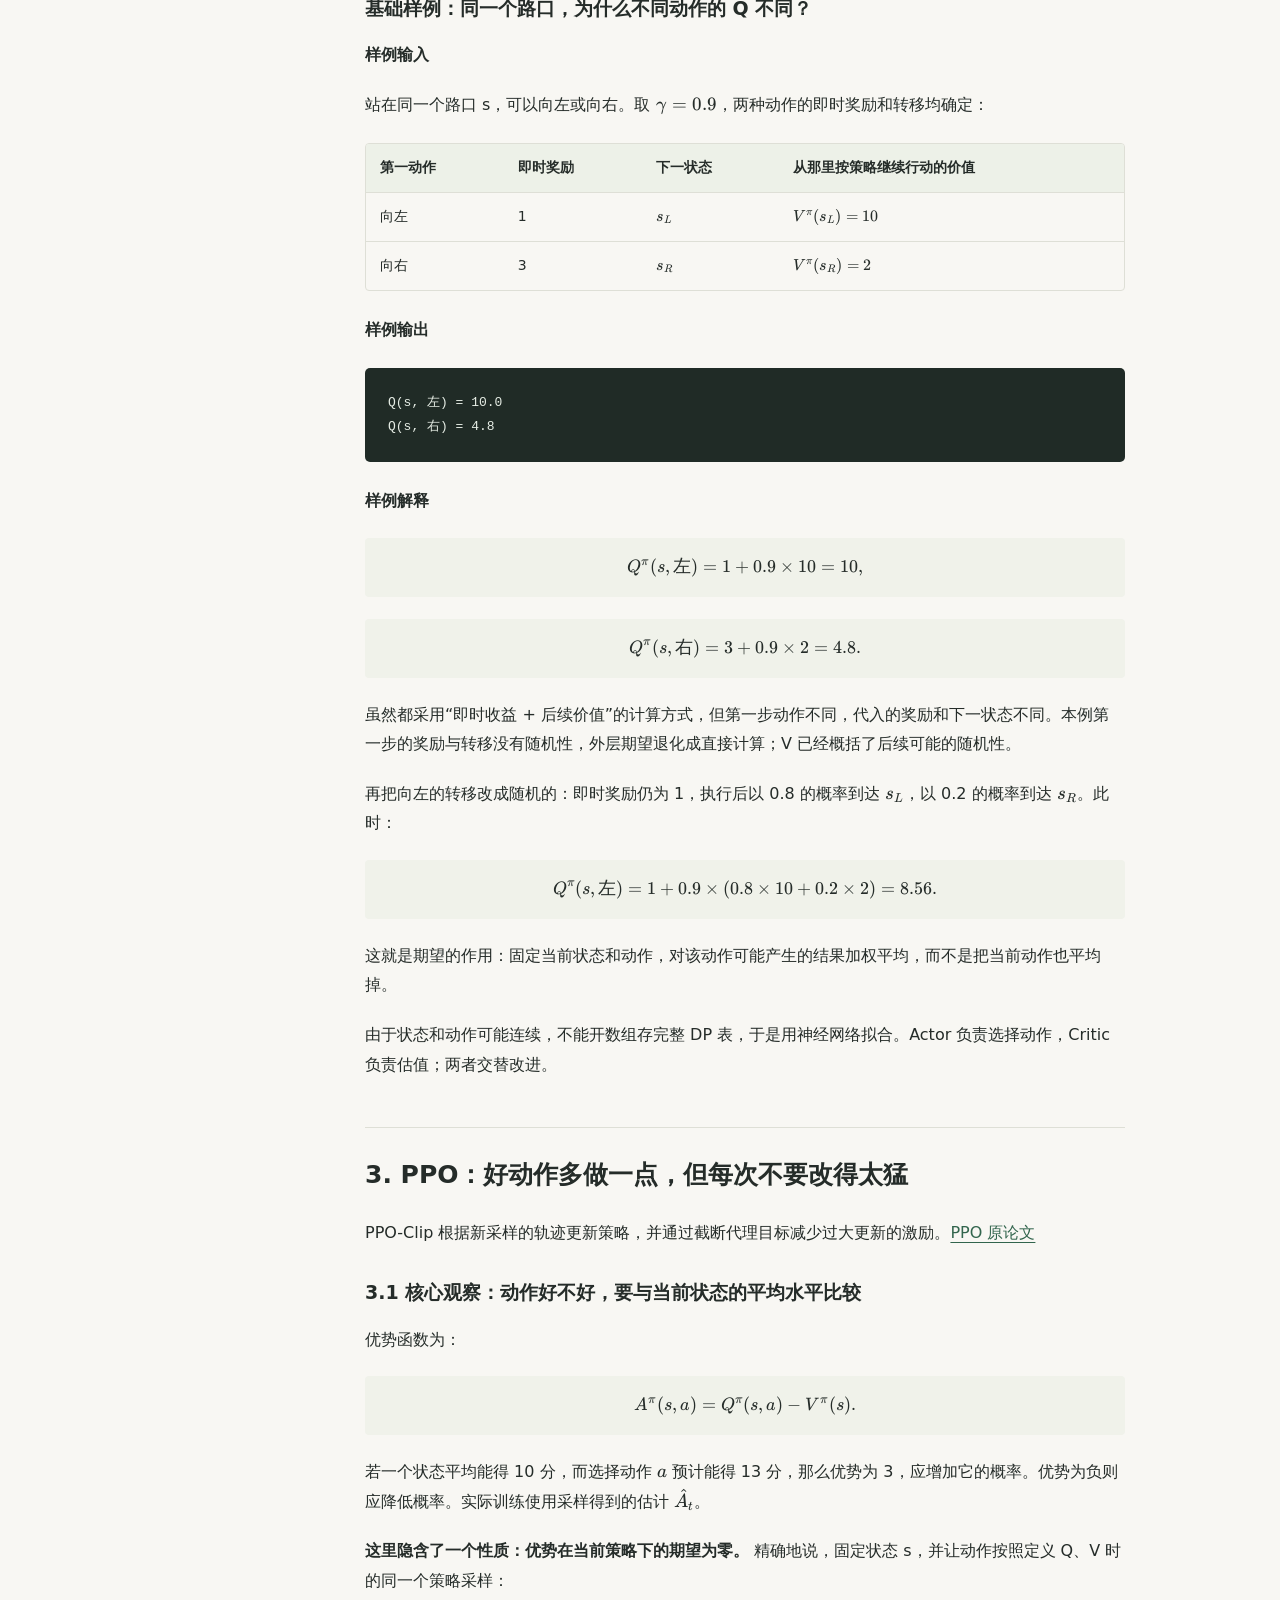
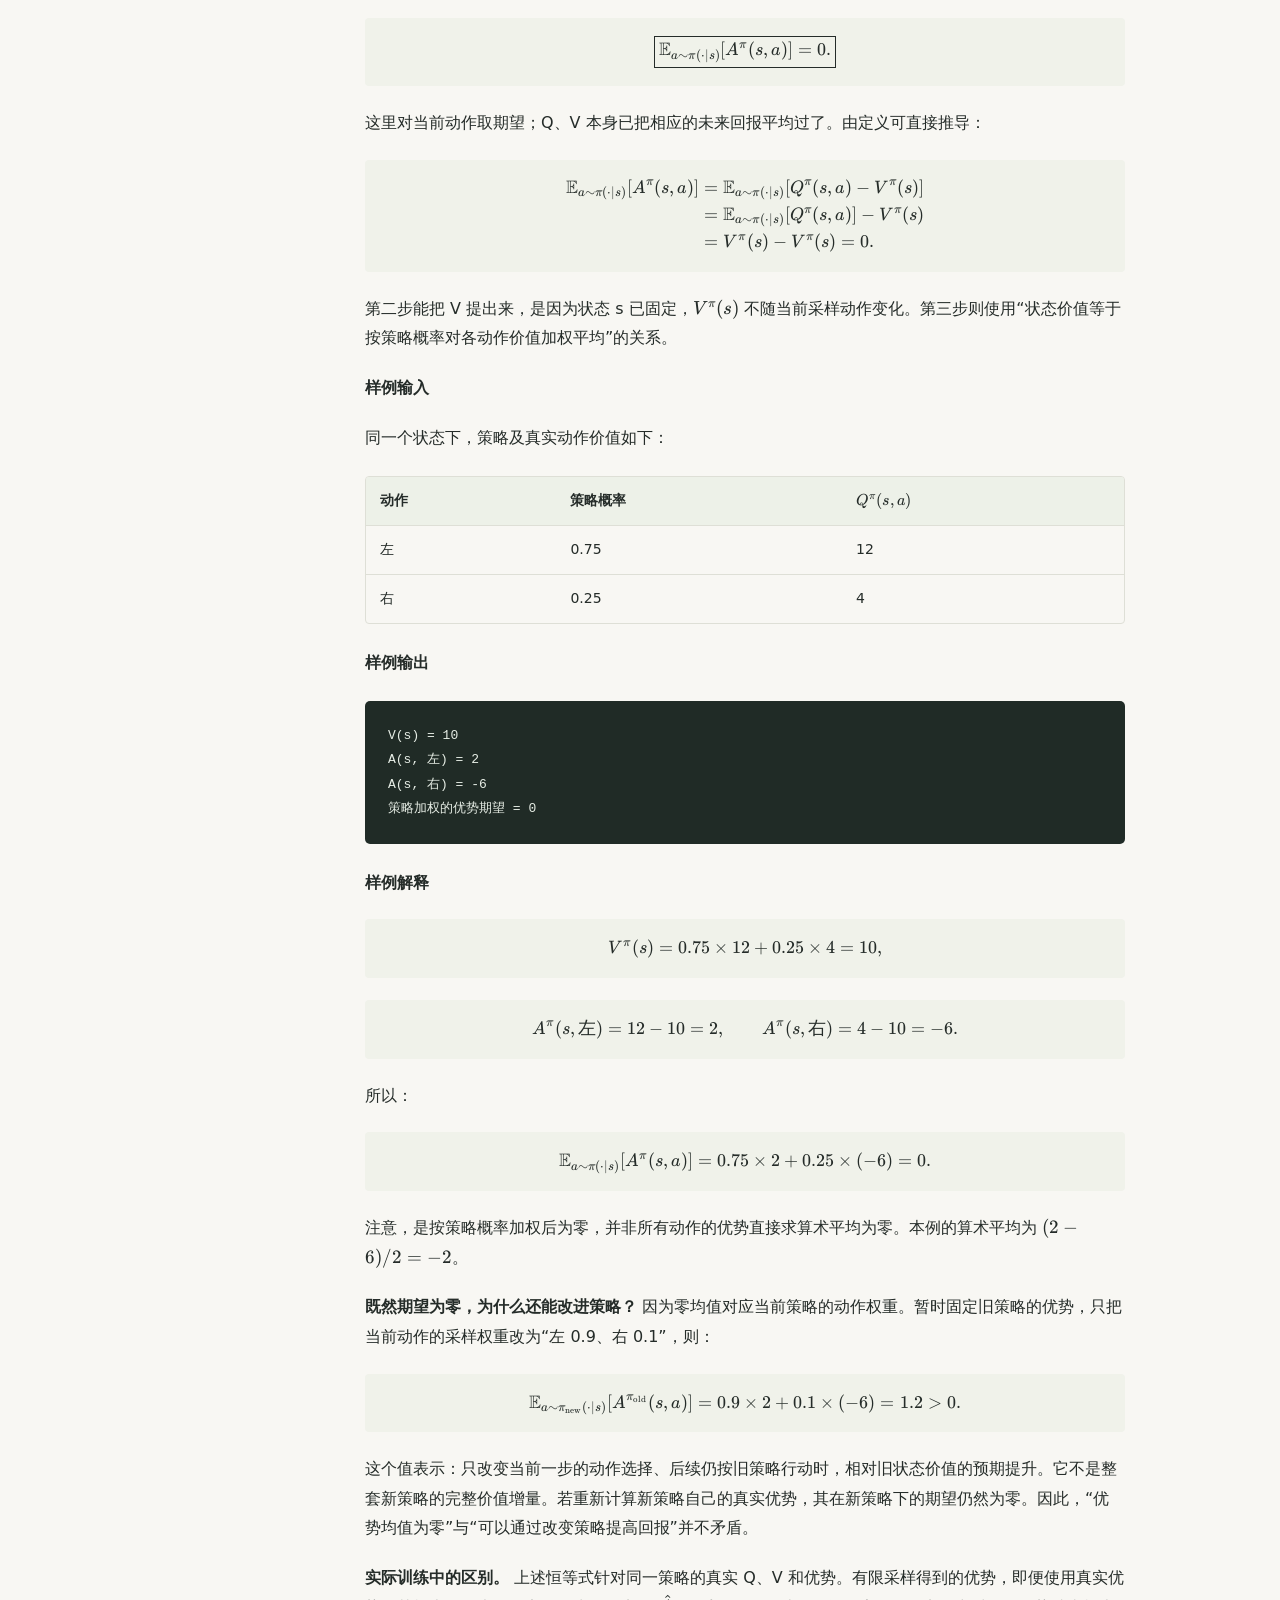
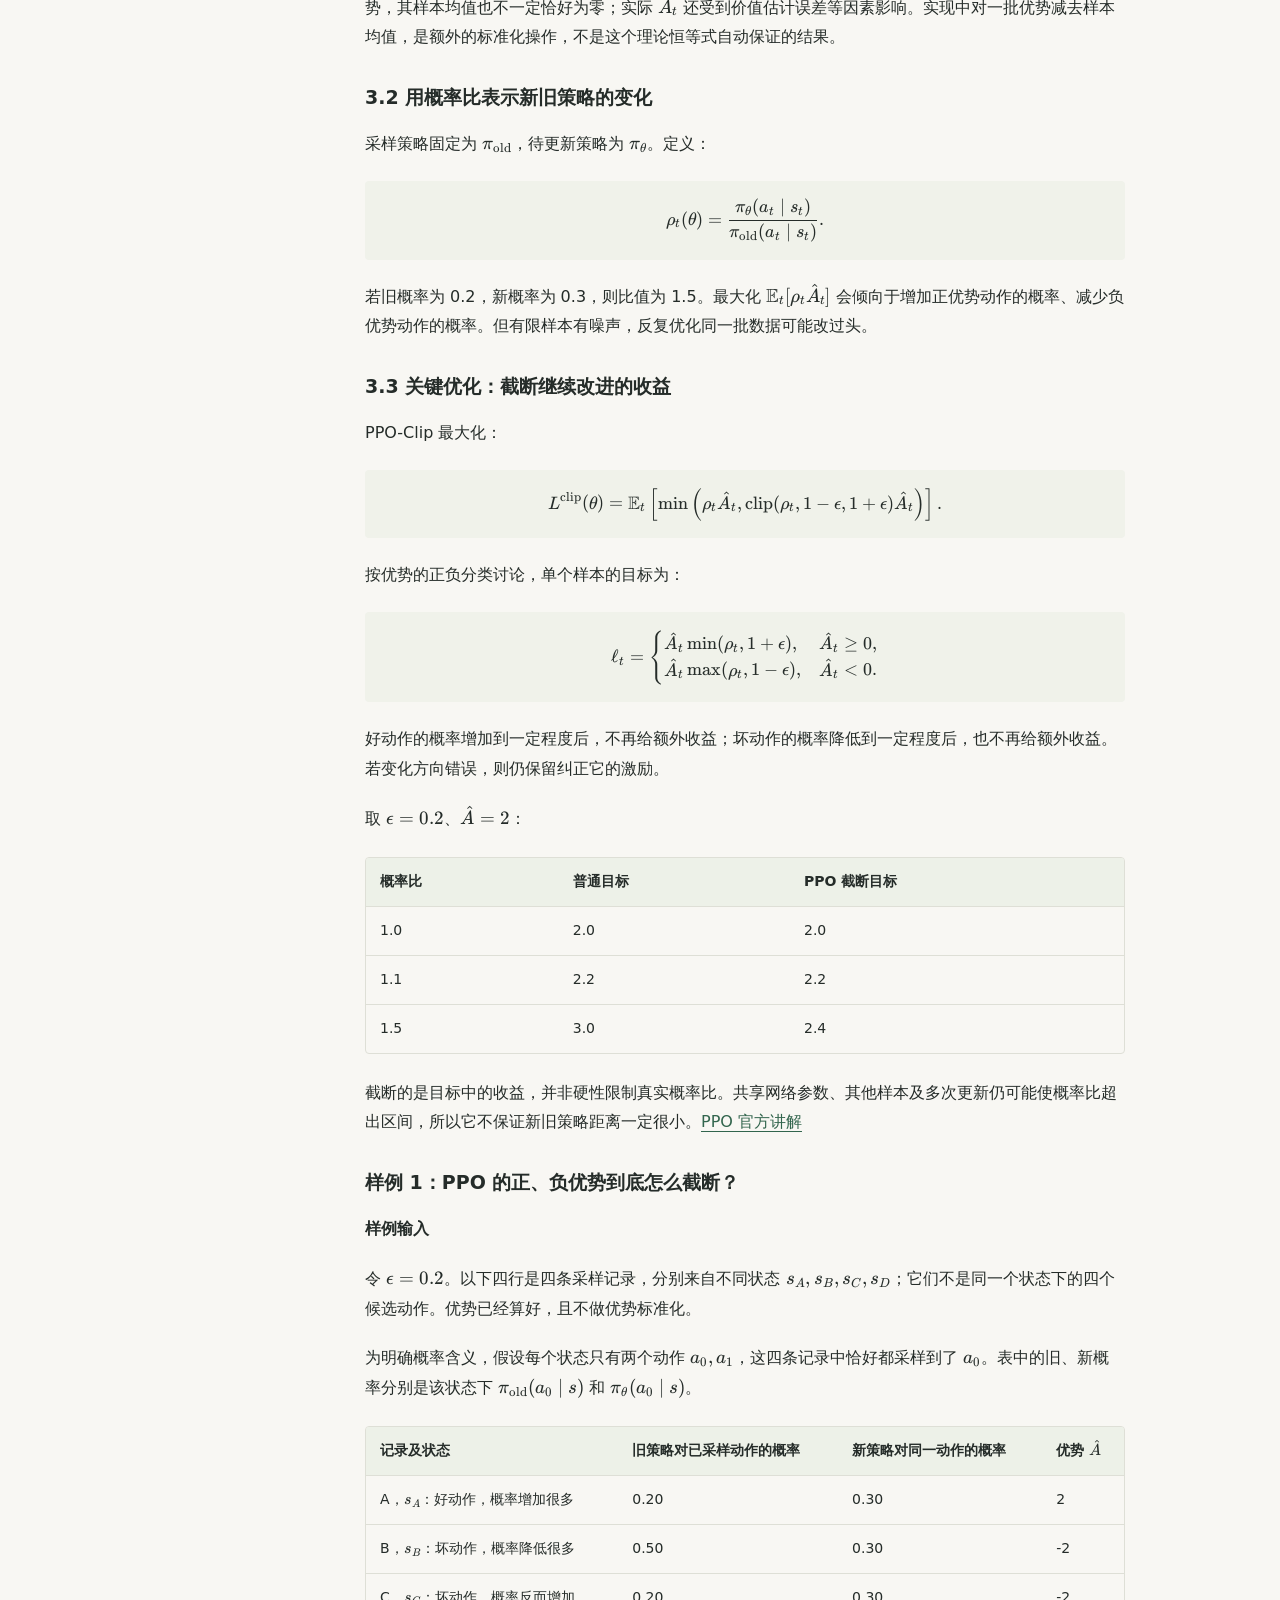
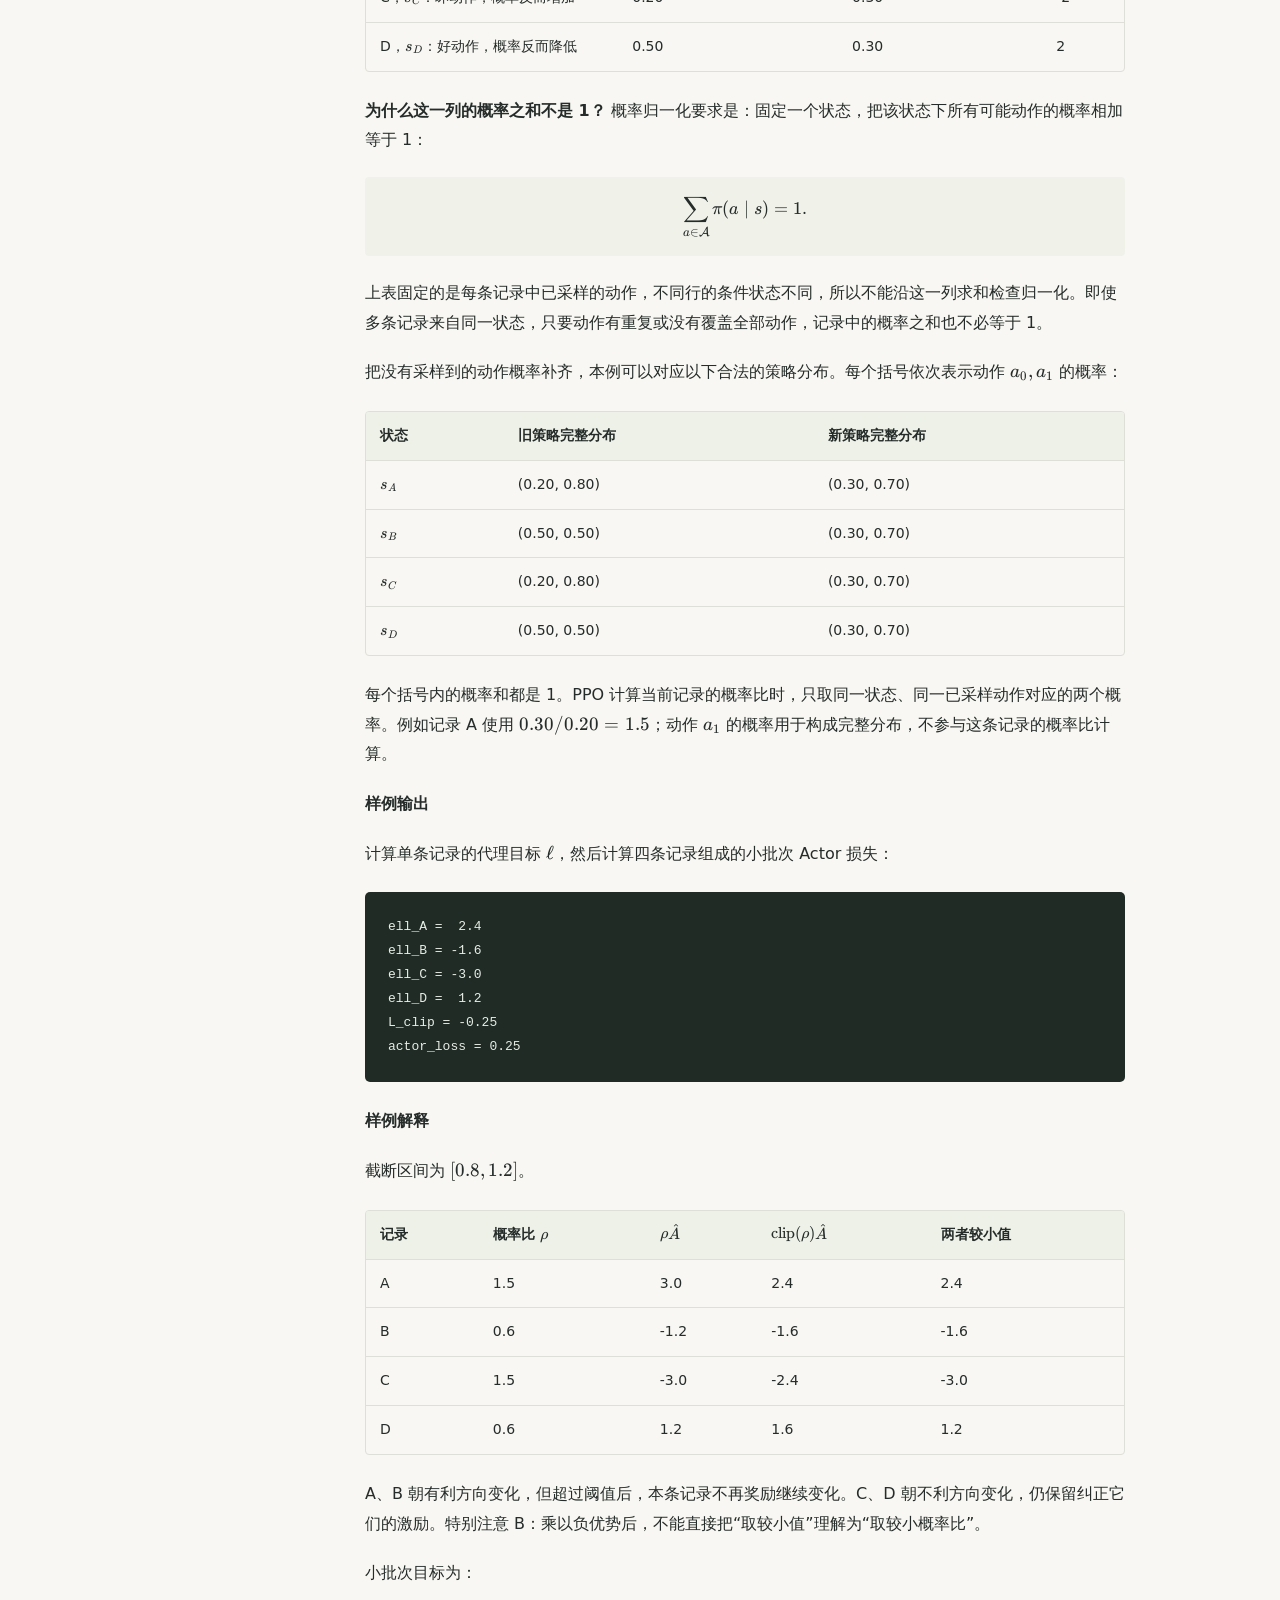
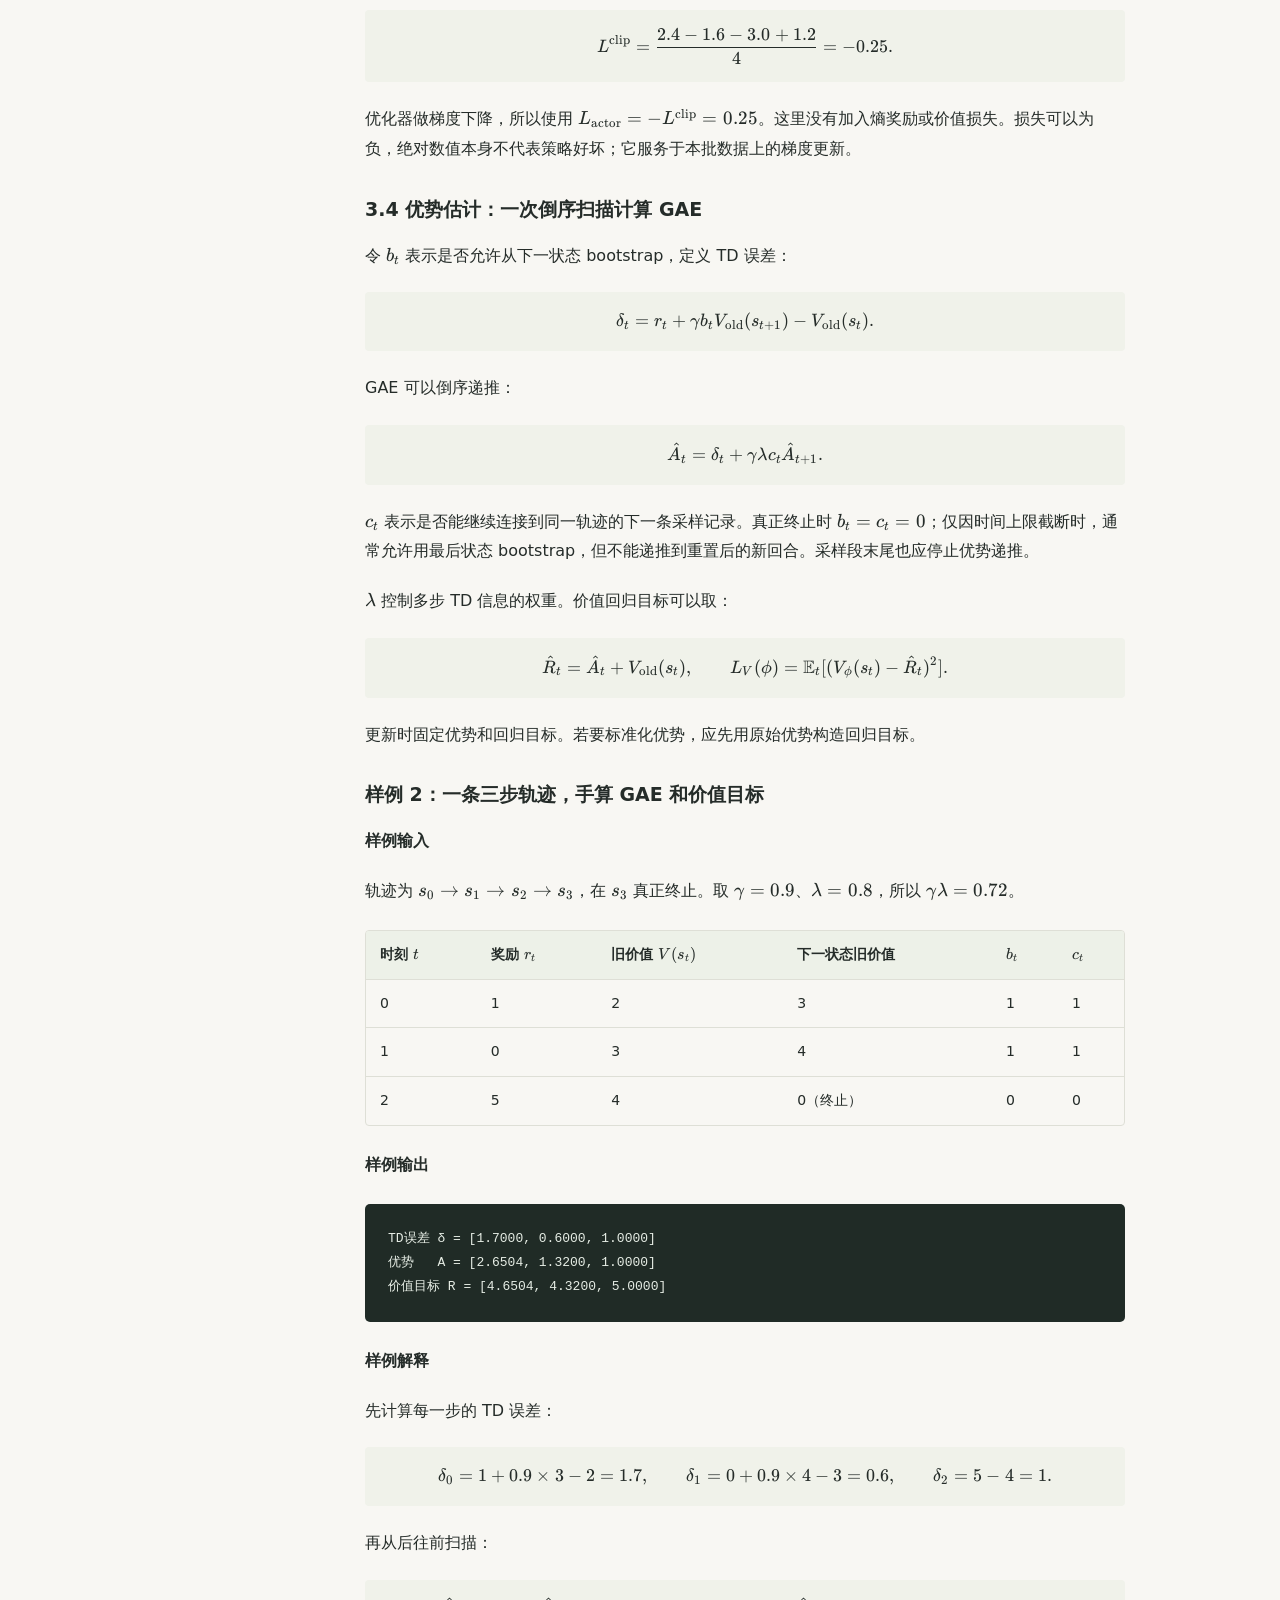
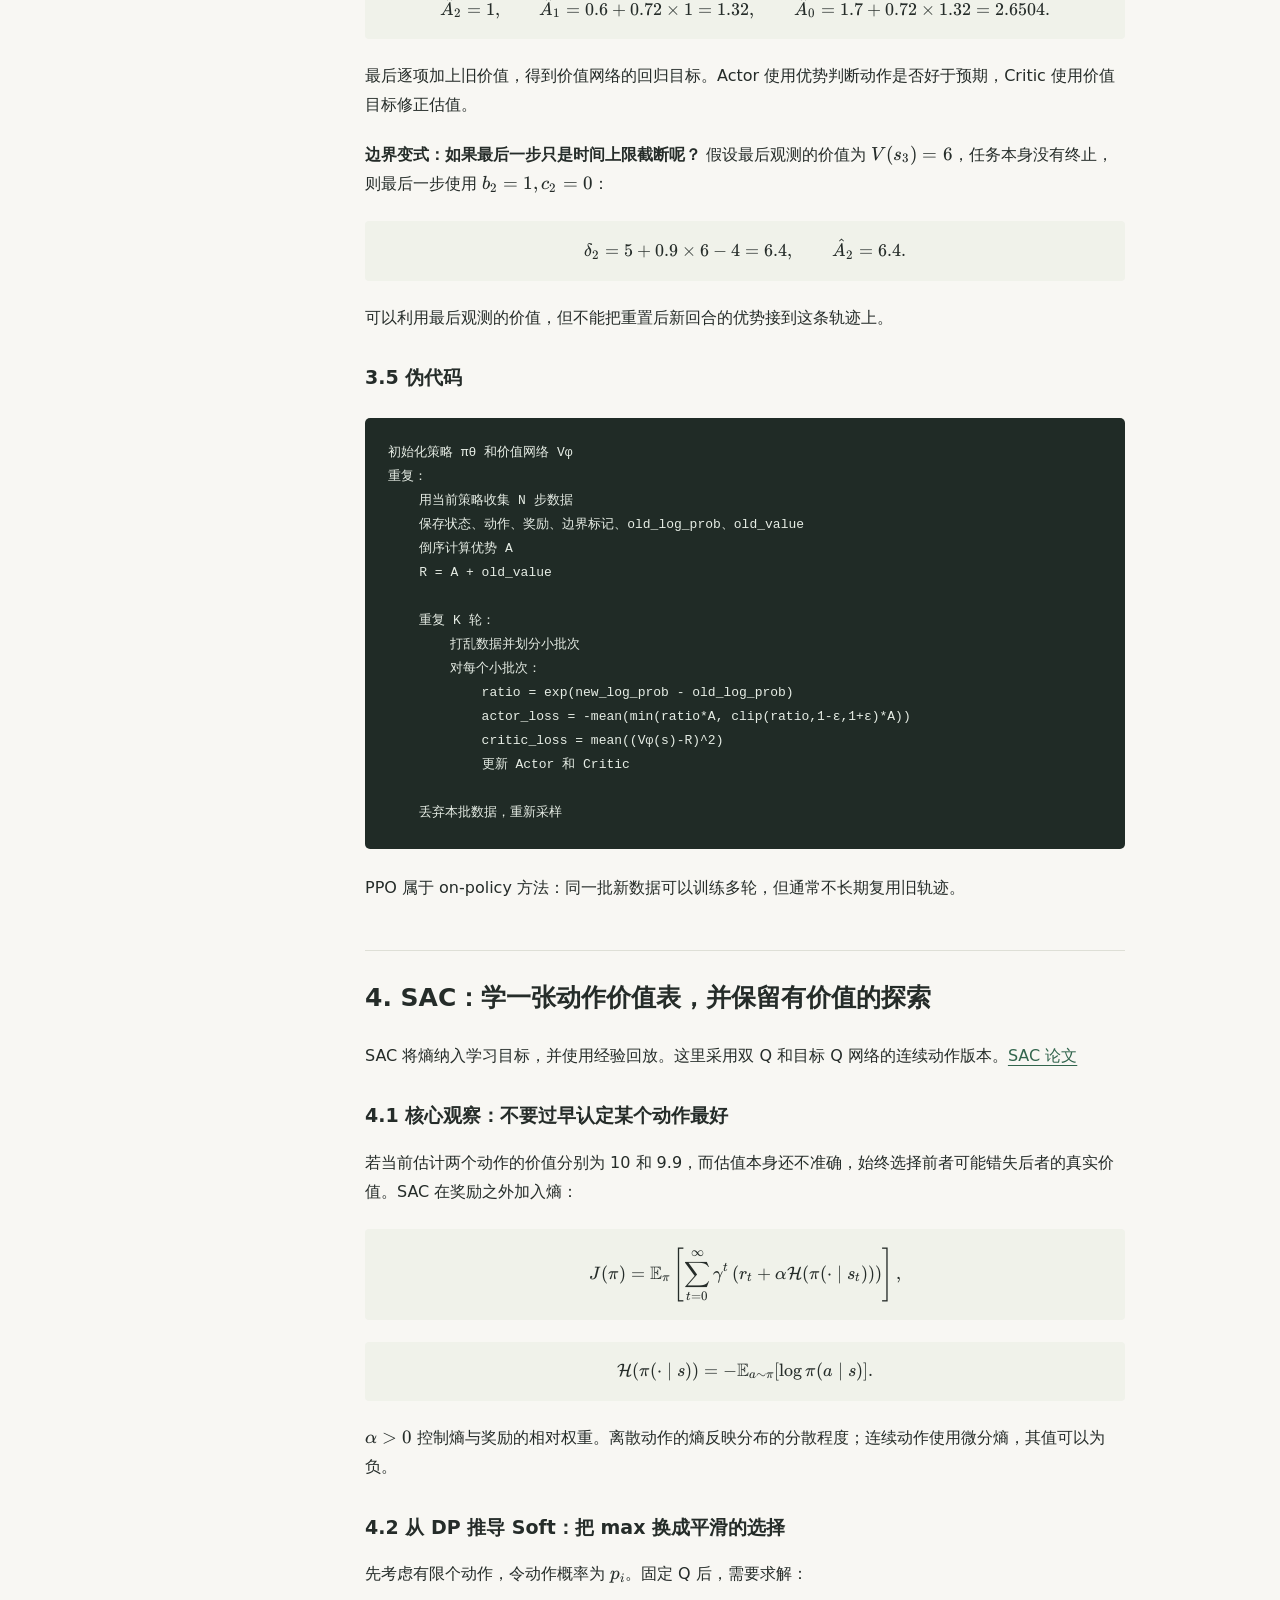
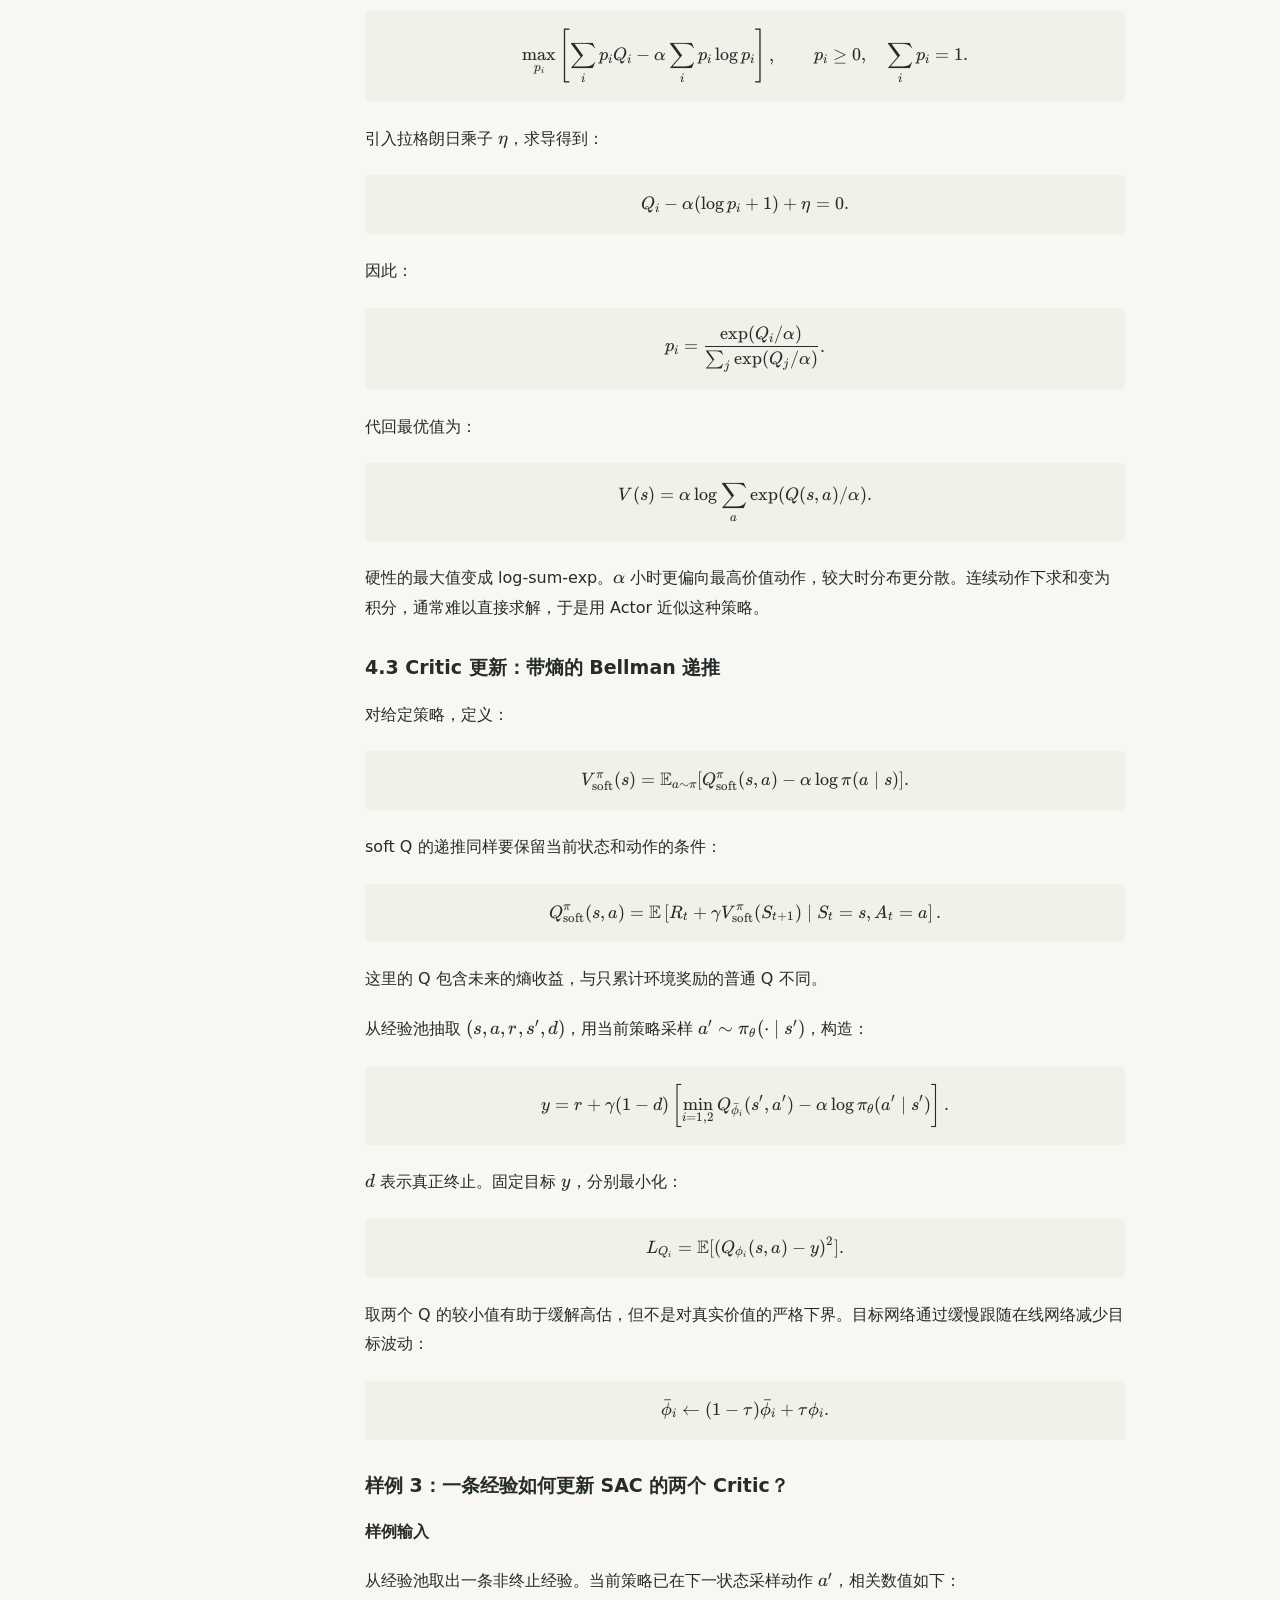
==== commit 557da5a5: "Clarify per-state probability normalization in PPO example" ====
--- a/posts/sac-ppo/index.html
+++ b/posts/sac-ppo/index.html
@@ -274,43 +274,80 @@
 <p>截断的是目标中的收益，并非硬性限制真实概率比。共享网络参数、其他样本及多次更新仍可能使概率比超出区间，所以它不保证新旧策略距离一定很小。<a href="https://spinningup.openai.com/en/latest/algorithms/ppo.html">PPO 官方讲解</a></p>
 <h3>样例 1：PPO 的正、负优势到底怎么截断？</h3>
 <p><strong>样例输入</strong></p>
-<p>令 <span class="math inline" data-tex="\epsilon=0.2">\epsilon=0.2</span>。以下四行代表四条独立采样记录，优势已经算好，且不做优势标准化。为便于理解，使用离散动作的概率。</p>
-<div class="table-wrap"><table>
-<thead>
-<tr>
-<th>记录</th>
-<th>旧概率</th>
-<th>新概率</th>
+<p>令 <span class="math inline" data-tex="\epsilon=0.2">\epsilon=0.2</span>。以下四行是四条采样记录，分别来自不同状态 <span class="math inline" data-tex="s_A,s_B,s_C,s_D">s_A,s_B,s_C,s_D</span>；它们不是同一个状态下的四个候选动作。优势已经算好，且不做优势标准化。</p>
+<p>为明确概率含义，假设每个状态只有两个动作 <span class="math inline" data-tex="a_0,a_1">a_0,a_1</span>，这四条记录中恰好都采样到了 <span class="math inline" data-tex="a_0">a_0</span>。表中的旧、新概率分别是该状态下 <span class="math inline" data-tex="\pi_{\mathrm{old}}(a_0\mid s)">\pi_{\mathrm{old}}(a_0\mid s)</span> 和 <span class="math inline" data-tex="\pi_\theta(a_0\mid s)">\pi_\theta(a_0\mid s)</span>。</p>
+<div class="table-wrap"><table>
+<thead>
+<tr>
+<th>记录及状态</th>
+<th>旧策略对已采样动作的概率</th>
+<th>新策略对同一动作的概率</th>
 <th>优势 <span class="math inline" data-tex="\hat A">\hat A</span></th>
 </tr>
 </thead>
 <tbody>
 <tr>
-<td>A：好动作，概率增加很多</td>
+<td>A，<span class="math inline" data-tex="s_A">s_A</span>：好动作，概率增加很多</td>
 <td>0.20</td>
 <td>0.30</td>
 <td>2</td>
 </tr>
 <tr>
-<td>B：坏动作，概率降低很多</td>
+<td>B，<span class="math inline" data-tex="s_B">s_B</span>：坏动作，概率降低很多</td>
 <td>0.50</td>
 <td>0.30</td>
 <td>-2</td>
 </tr>
 <tr>
-<td>C：坏动作，概率反而增加</td>
+<td>C，<span class="math inline" data-tex="s_C">s_C</span>：坏动作，概率反而增加</td>
 <td>0.20</td>
 <td>0.30</td>
 <td>-2</td>
 </tr>
 <tr>
-<td>D：好动作，概率反而降低</td>
+<td>D，<span class="math inline" data-tex="s_D">s_D</span>：好动作，概率反而降低</td>
 <td>0.50</td>
 <td>0.30</td>
 <td>2</td>
 </tr>
 </tbody>
 </table></div>
+<p><strong>为什么这一列的概率之和不是 1？</strong> 概率归一化要求是：固定一个状态，把该状态下所有可能动作的概率相加等于 1：</p>
+<div class="math display" data-tex="\sum_{a\in\mathcal A}\pi(a\mid s)=1.">\sum_{a\in\mathcal A}\pi(a\mid s)=1.</div>
+<p>上表固定的是每条记录中已采样的动作，不同行的条件状态不同，所以不能沿这一列求和检查归一化。即使多条记录来自同一状态，只要动作有重复或没有覆盖全部动作，记录中的概率之和也不必等于 1。</p>
+<p>把没有采样到的动作概率补齐，本例可以对应以下合法的策略分布。每个括号依次表示动作 <span class="math inline" data-tex="a_0,a_1">a_0,a_1</span> 的概率：</p>
+<div class="table-wrap"><table>
+<thead>
+<tr>
+<th>状态</th>
+<th>旧策略完整分布</th>
+<th>新策略完整分布</th>
+</tr>
+</thead>
+<tbody>
+<tr>
+<td><span class="math inline" data-tex="s_A">s_A</span></td>
+<td>(0.20, 0.80)</td>
+<td>(0.30, 0.70)</td>
+</tr>
+<tr>
+<td><span class="math inline" data-tex="s_B">s_B</span></td>
+<td>(0.50, 0.50)</td>
+<td>(0.30, 0.70)</td>
+</tr>
+<tr>
+<td><span class="math inline" data-tex="s_C">s_C</span></td>
+<td>(0.20, 0.80)</td>
+<td>(0.30, 0.70)</td>
+</tr>
+<tr>
+<td><span class="math inline" data-tex="s_D">s_D</span></td>
+<td>(0.50, 0.50)</td>
+<td>(0.30, 0.70)</td>
+</tr>
+</tbody>
+</table></div>
+<p>每个括号内的概率和都是 1。PPO 计算当前记录的概率比时，只取同一状态、同一已采样动作对应的两个概率。例如记录 A 使用 <span class="math inline" data-tex="0.30/0.20=1.5">0.30/0.20=1.5</span>；动作 <span class="math inline" data-tex="a_1">a_1</span> 的概率用于构成完整分布，不参与这条记录的概率比计算。</p>
 <p><strong>样例输出</strong></p>
 <p>计算单条记录的代理目标 <span class="math inline" data-tex="\ell">\ell</span>，然后计算四条记录组成的小批次 Actor 损失：</p>
 <pre><code class="language-text">ell_A =  2.4
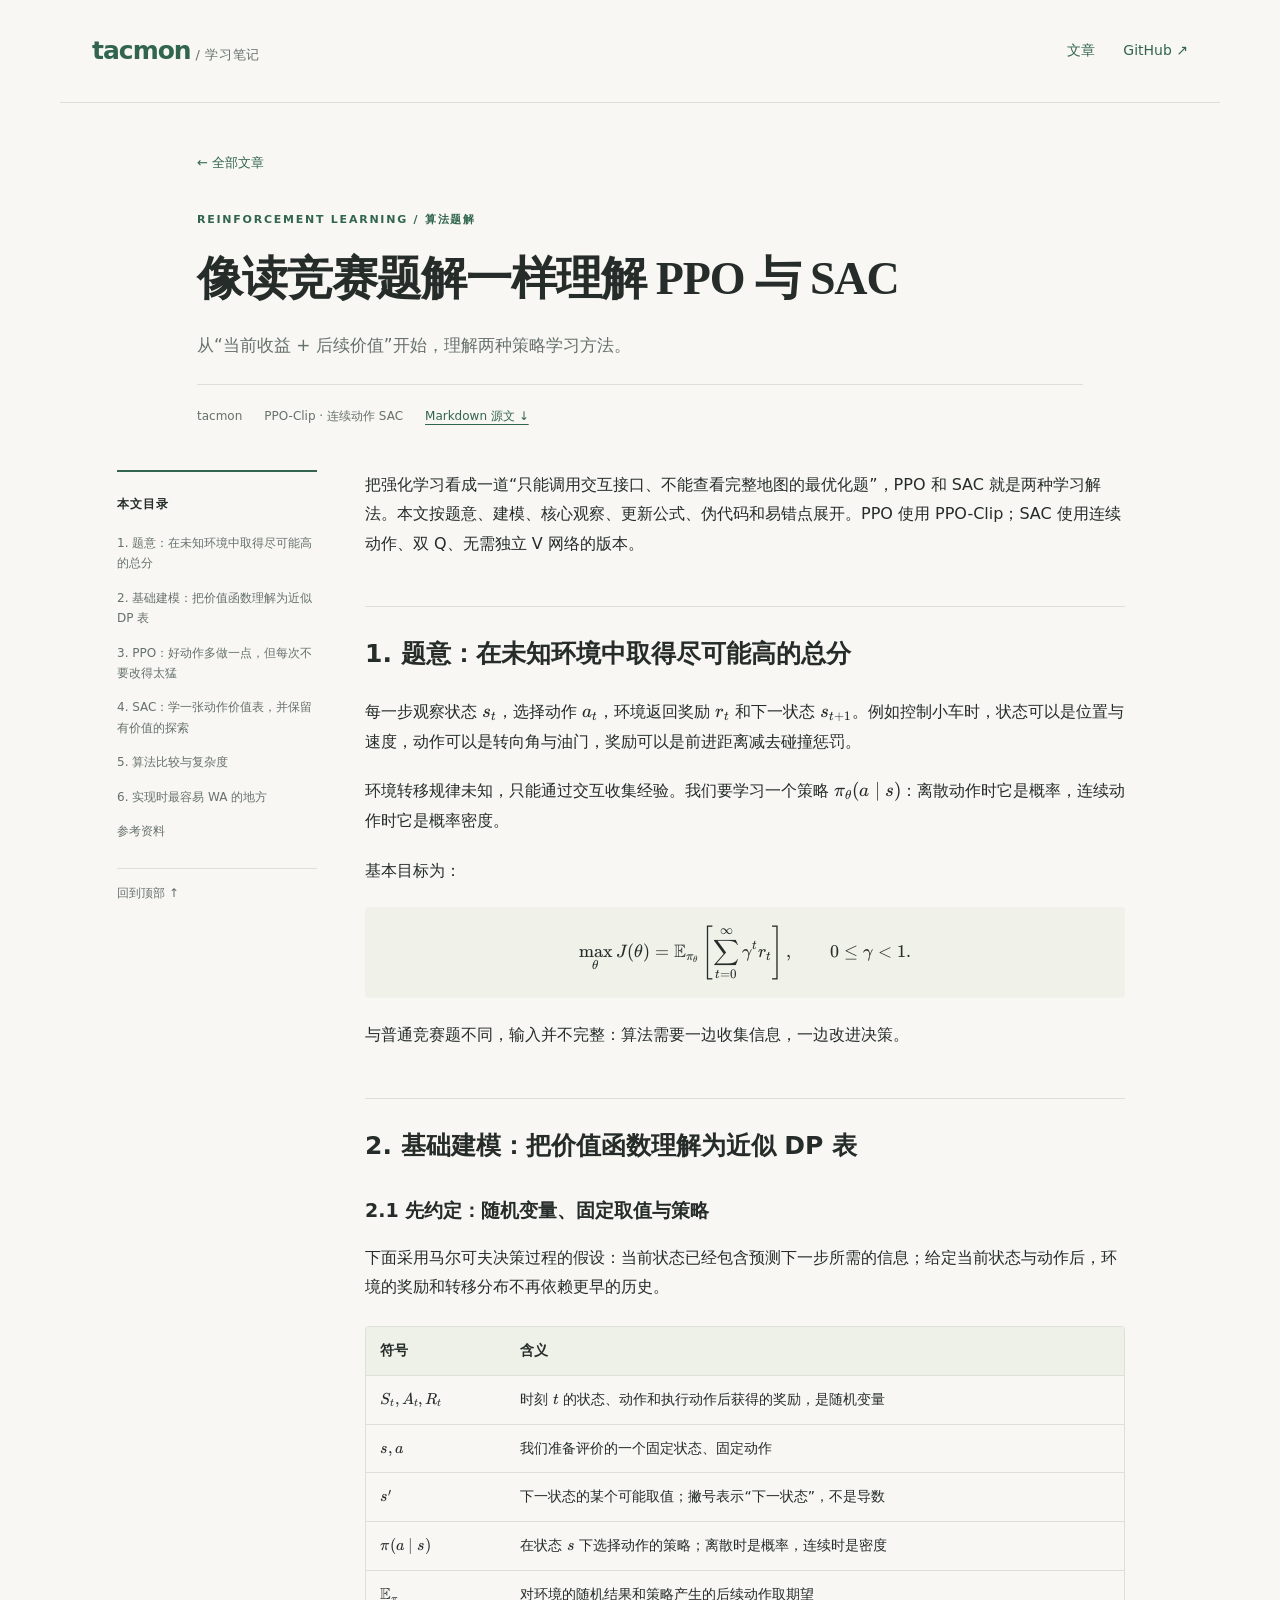
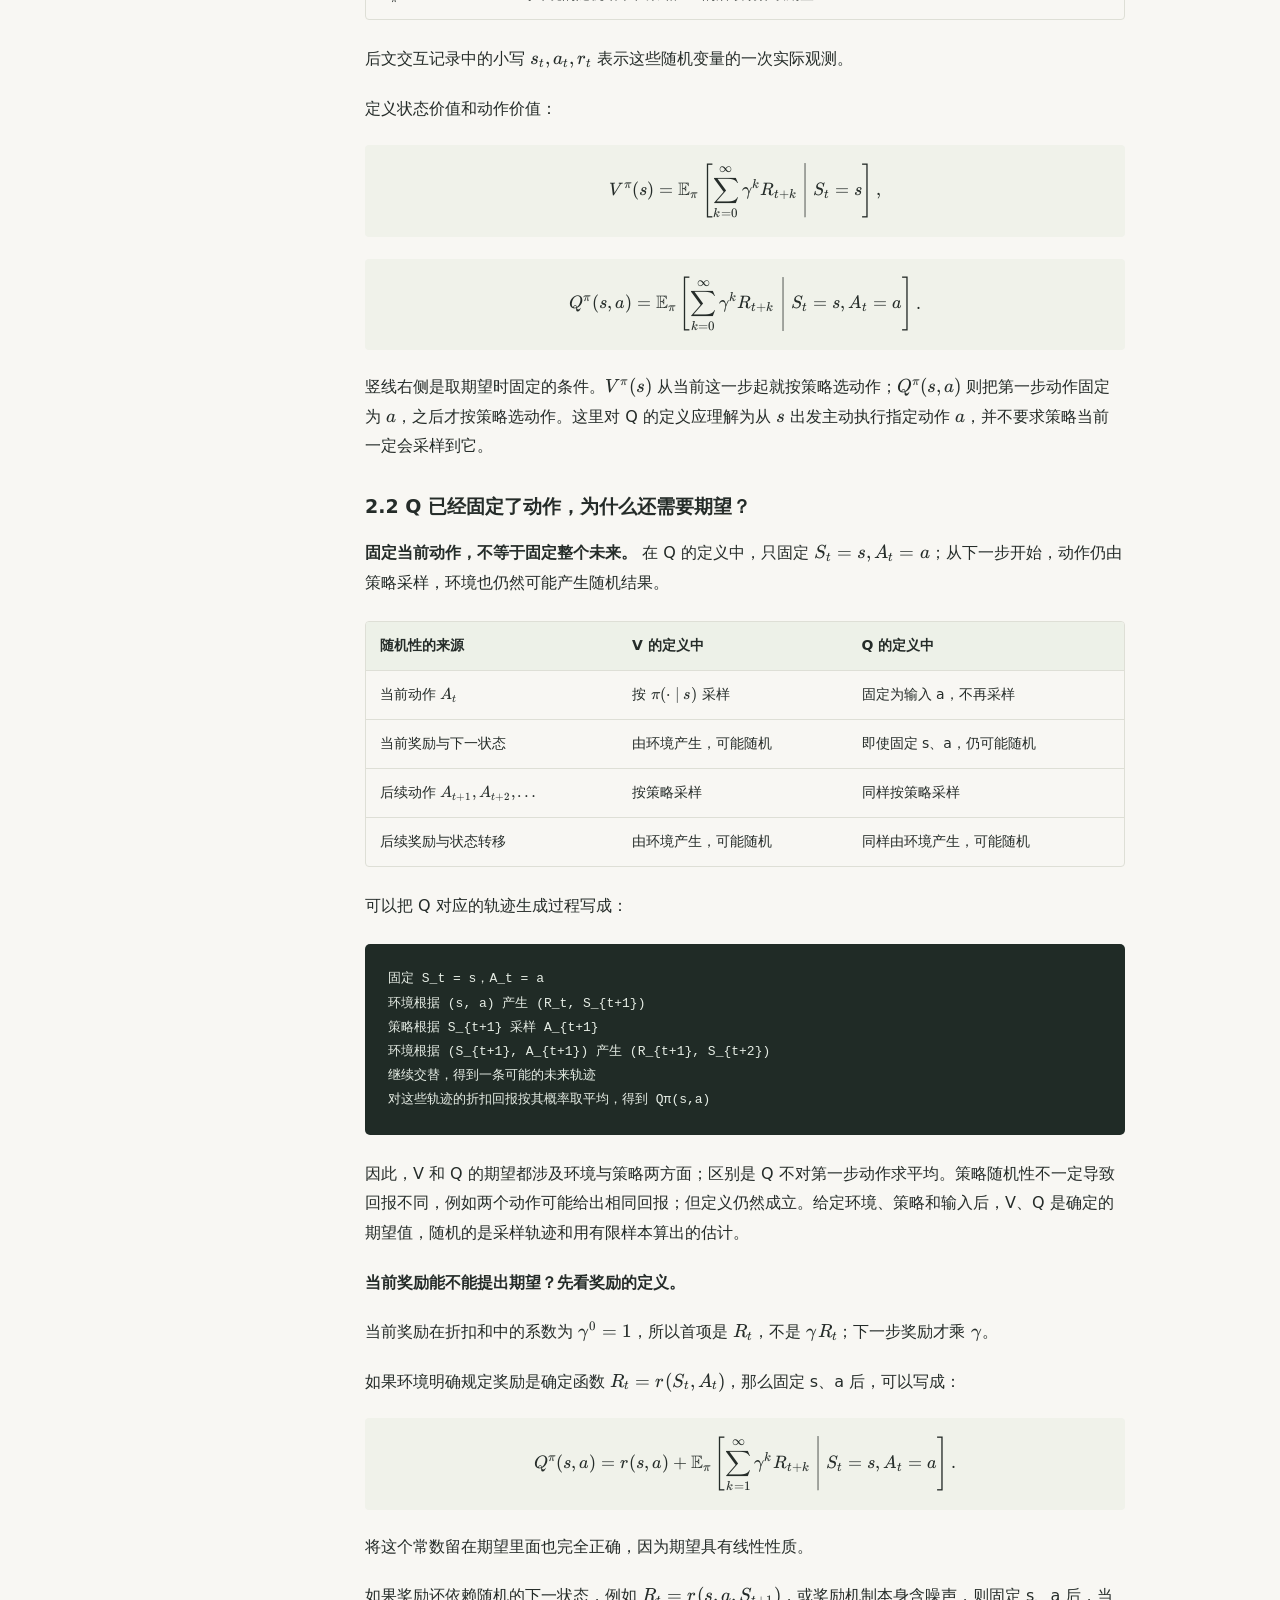
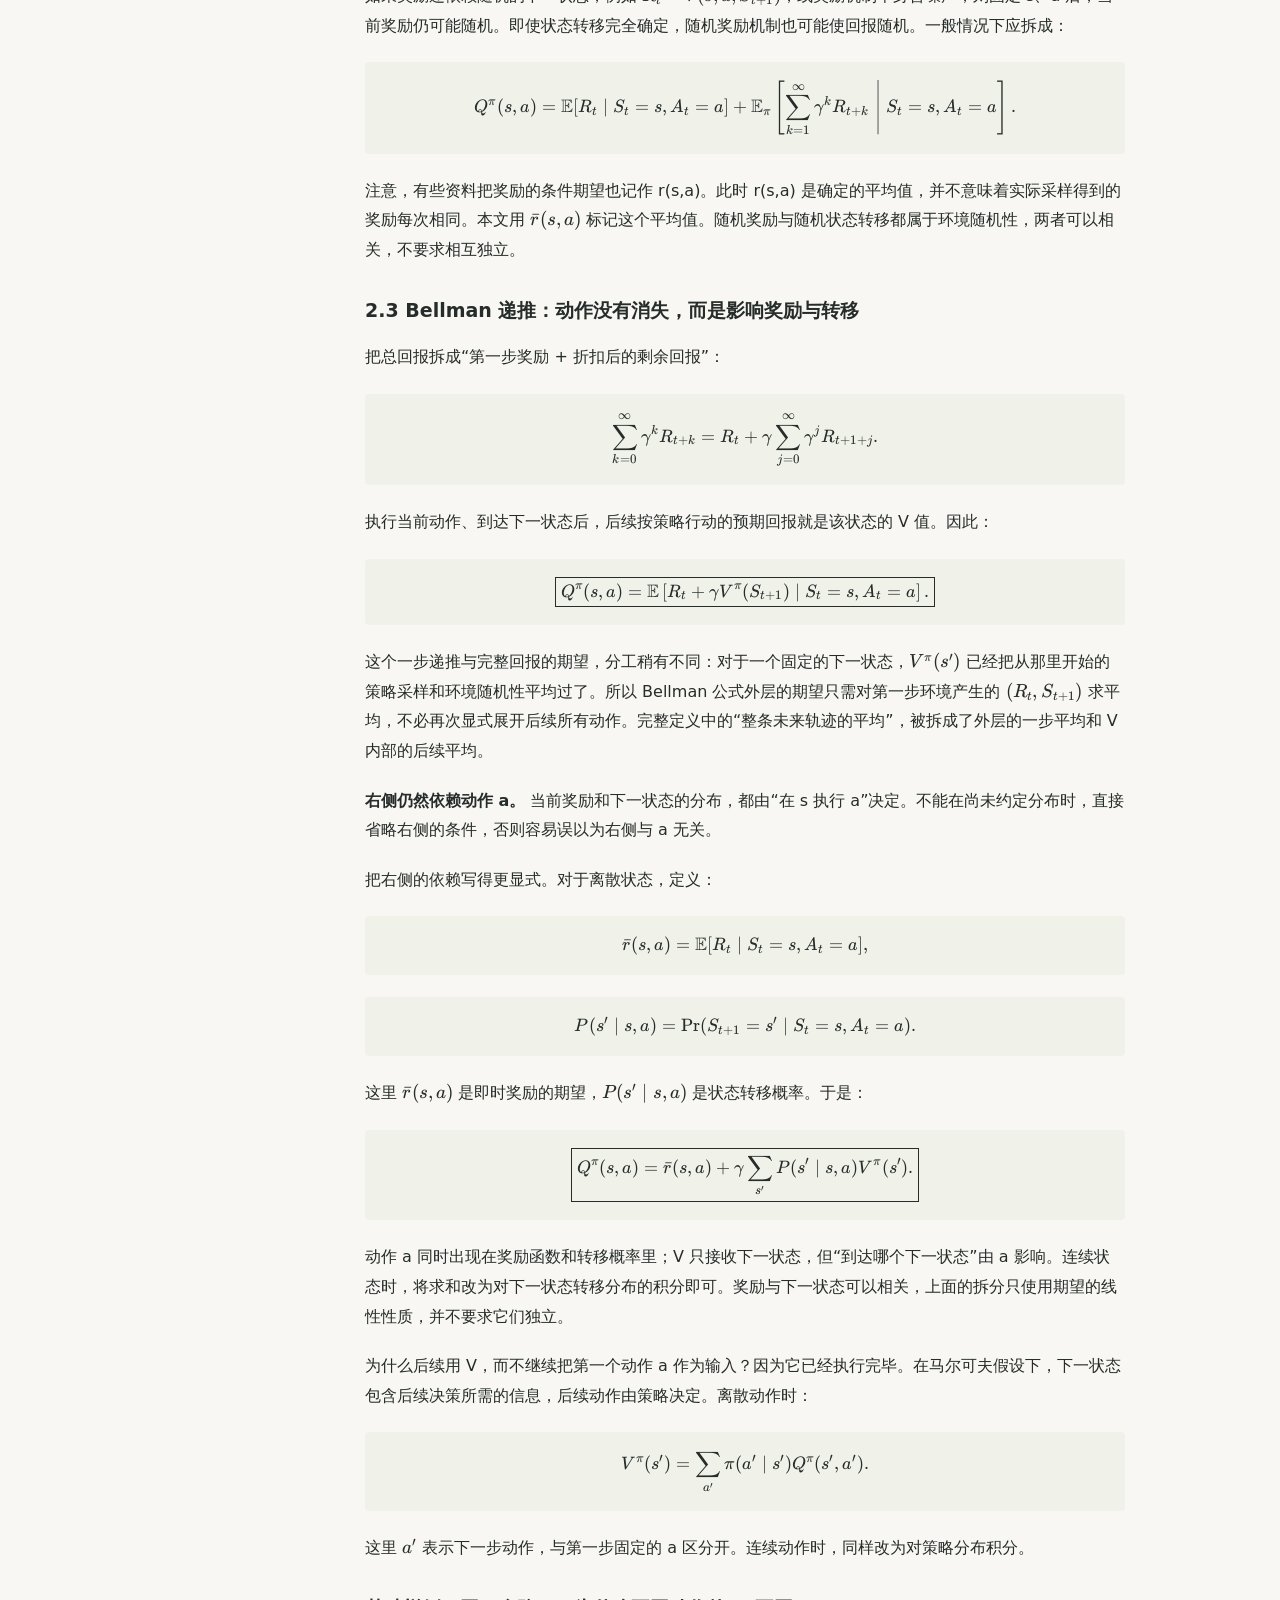
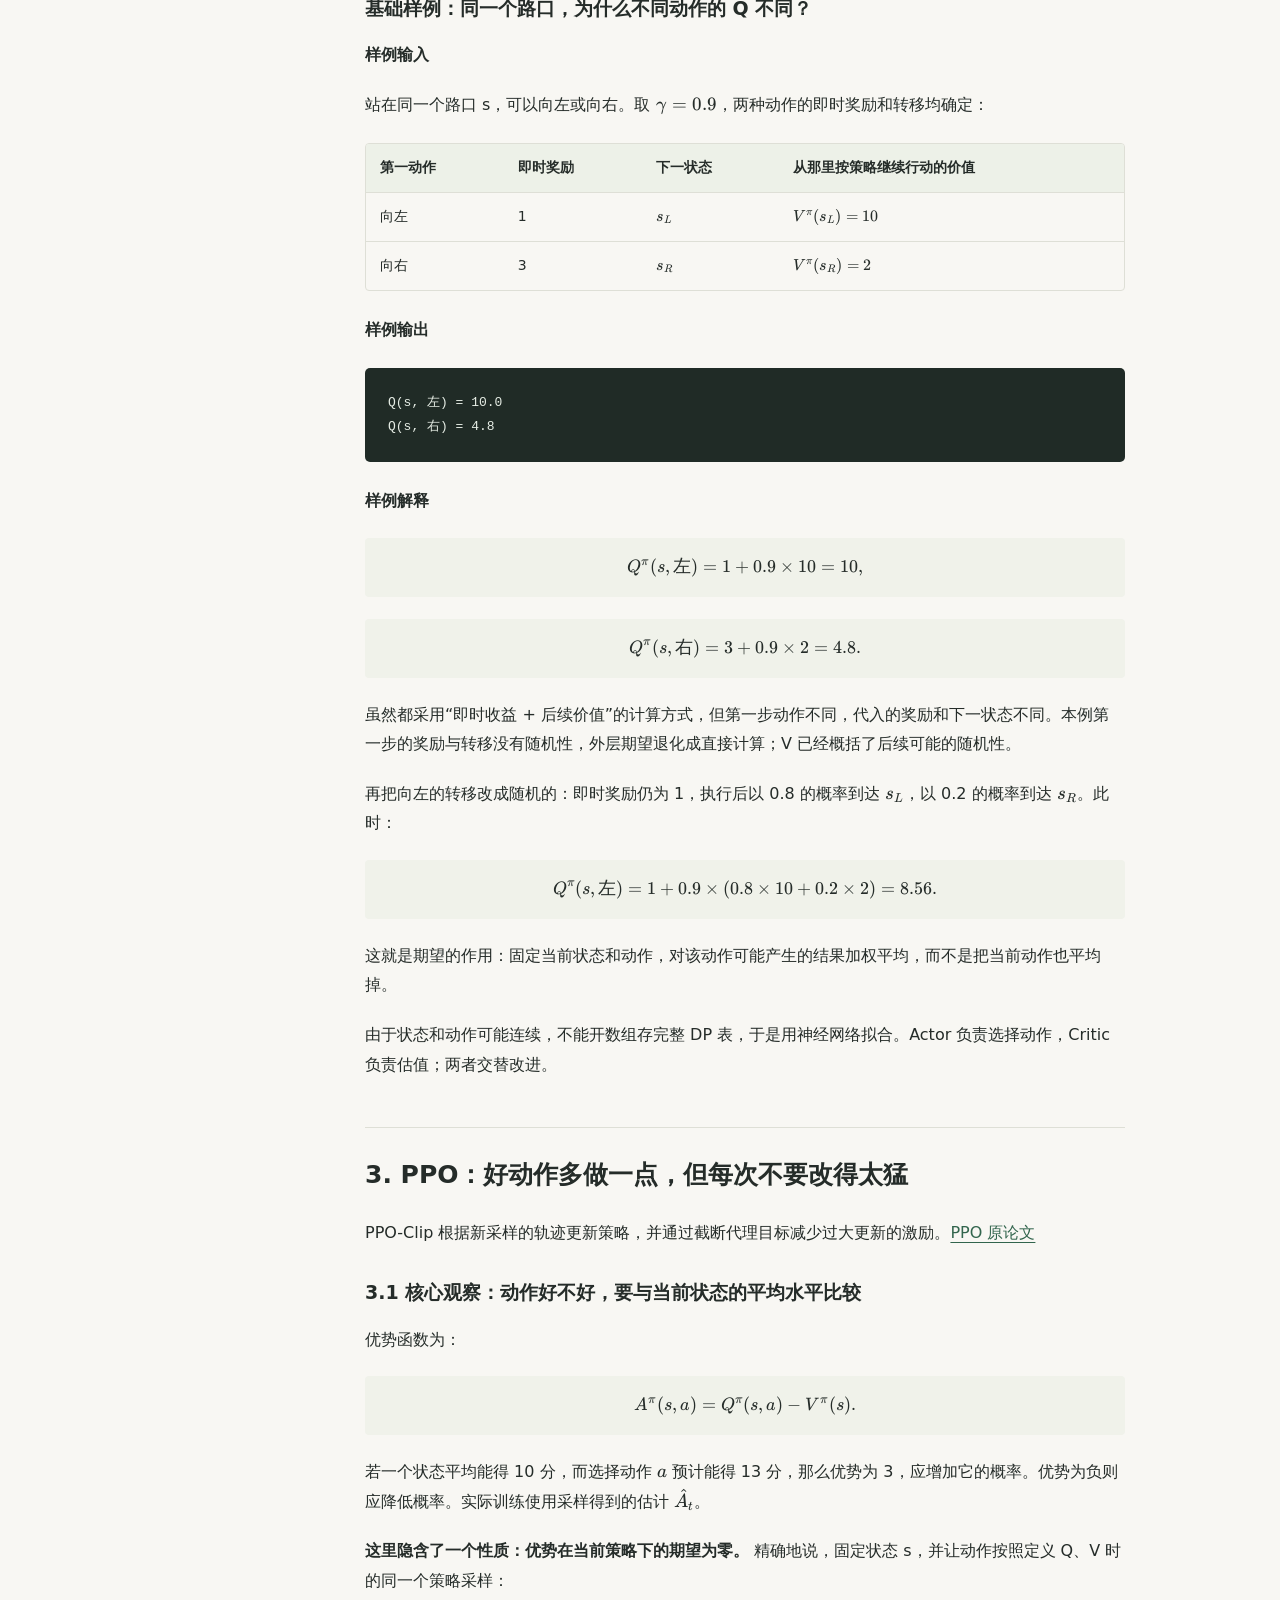
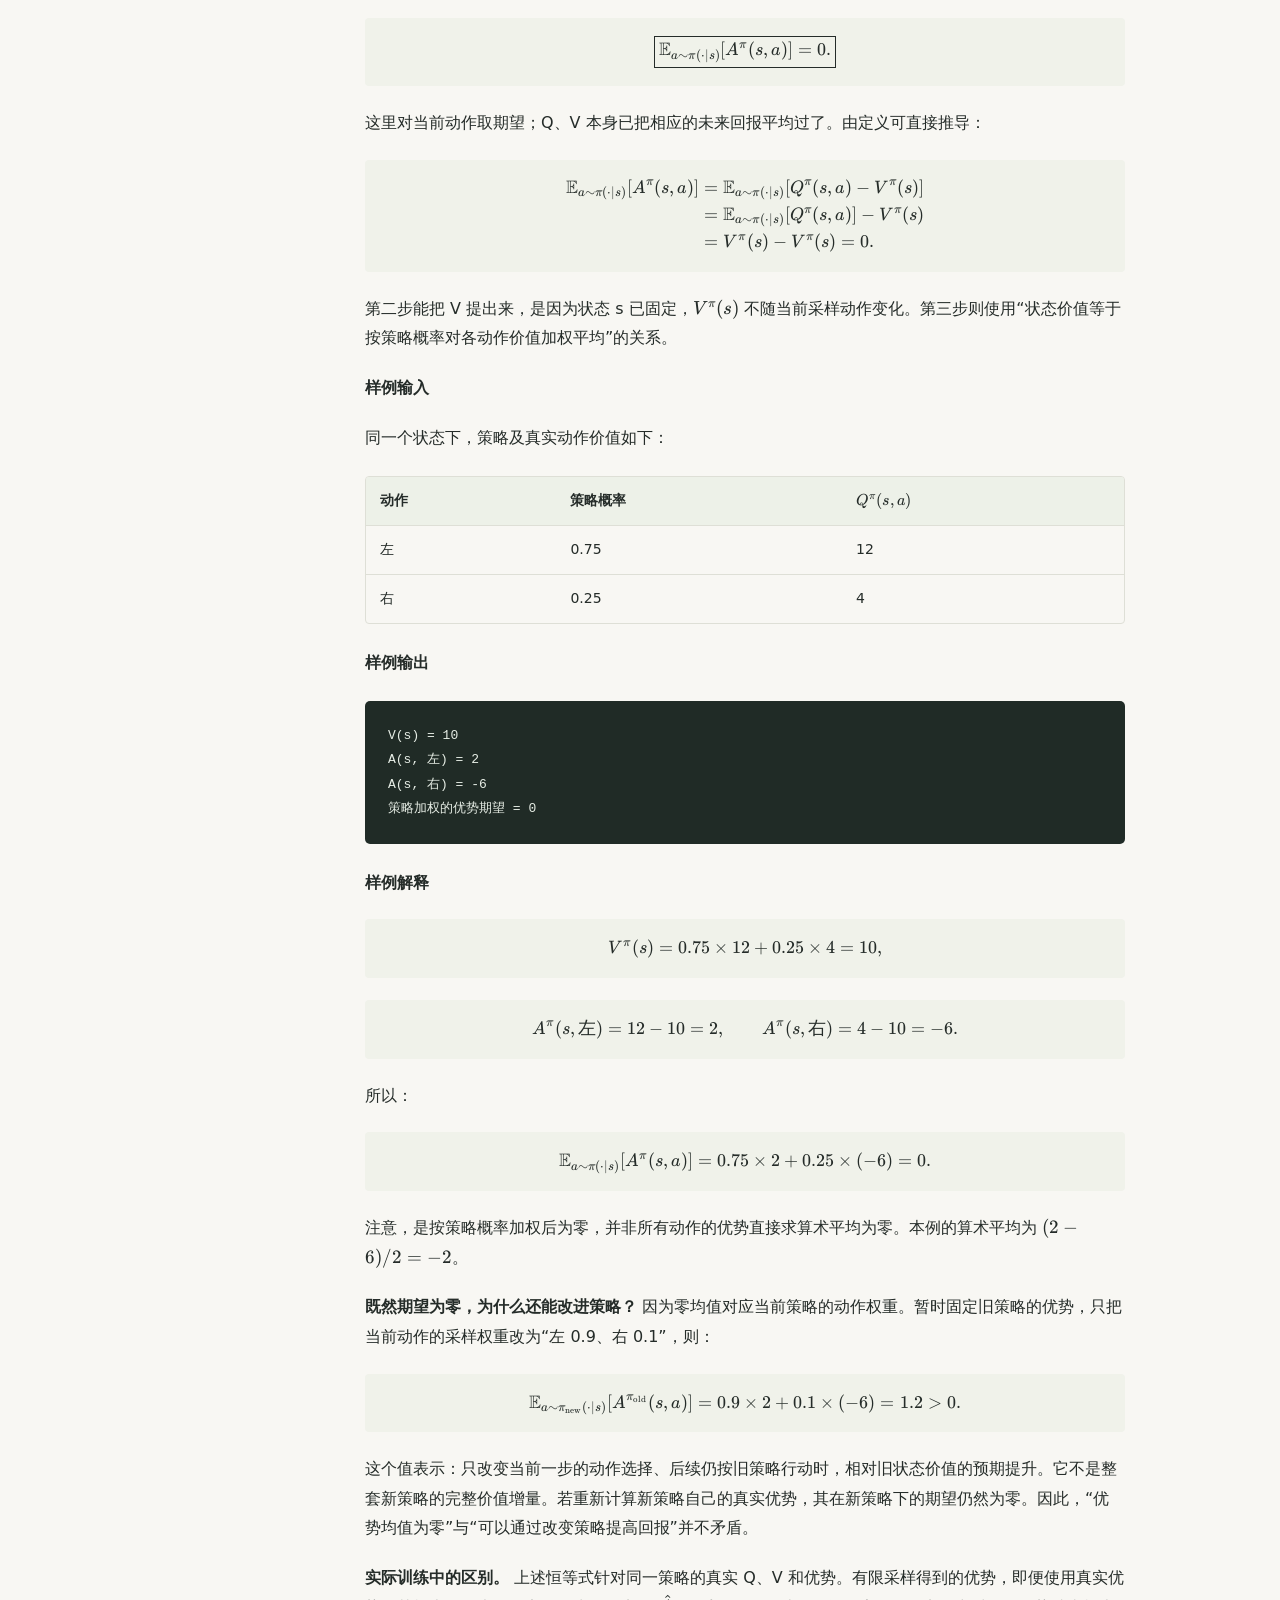
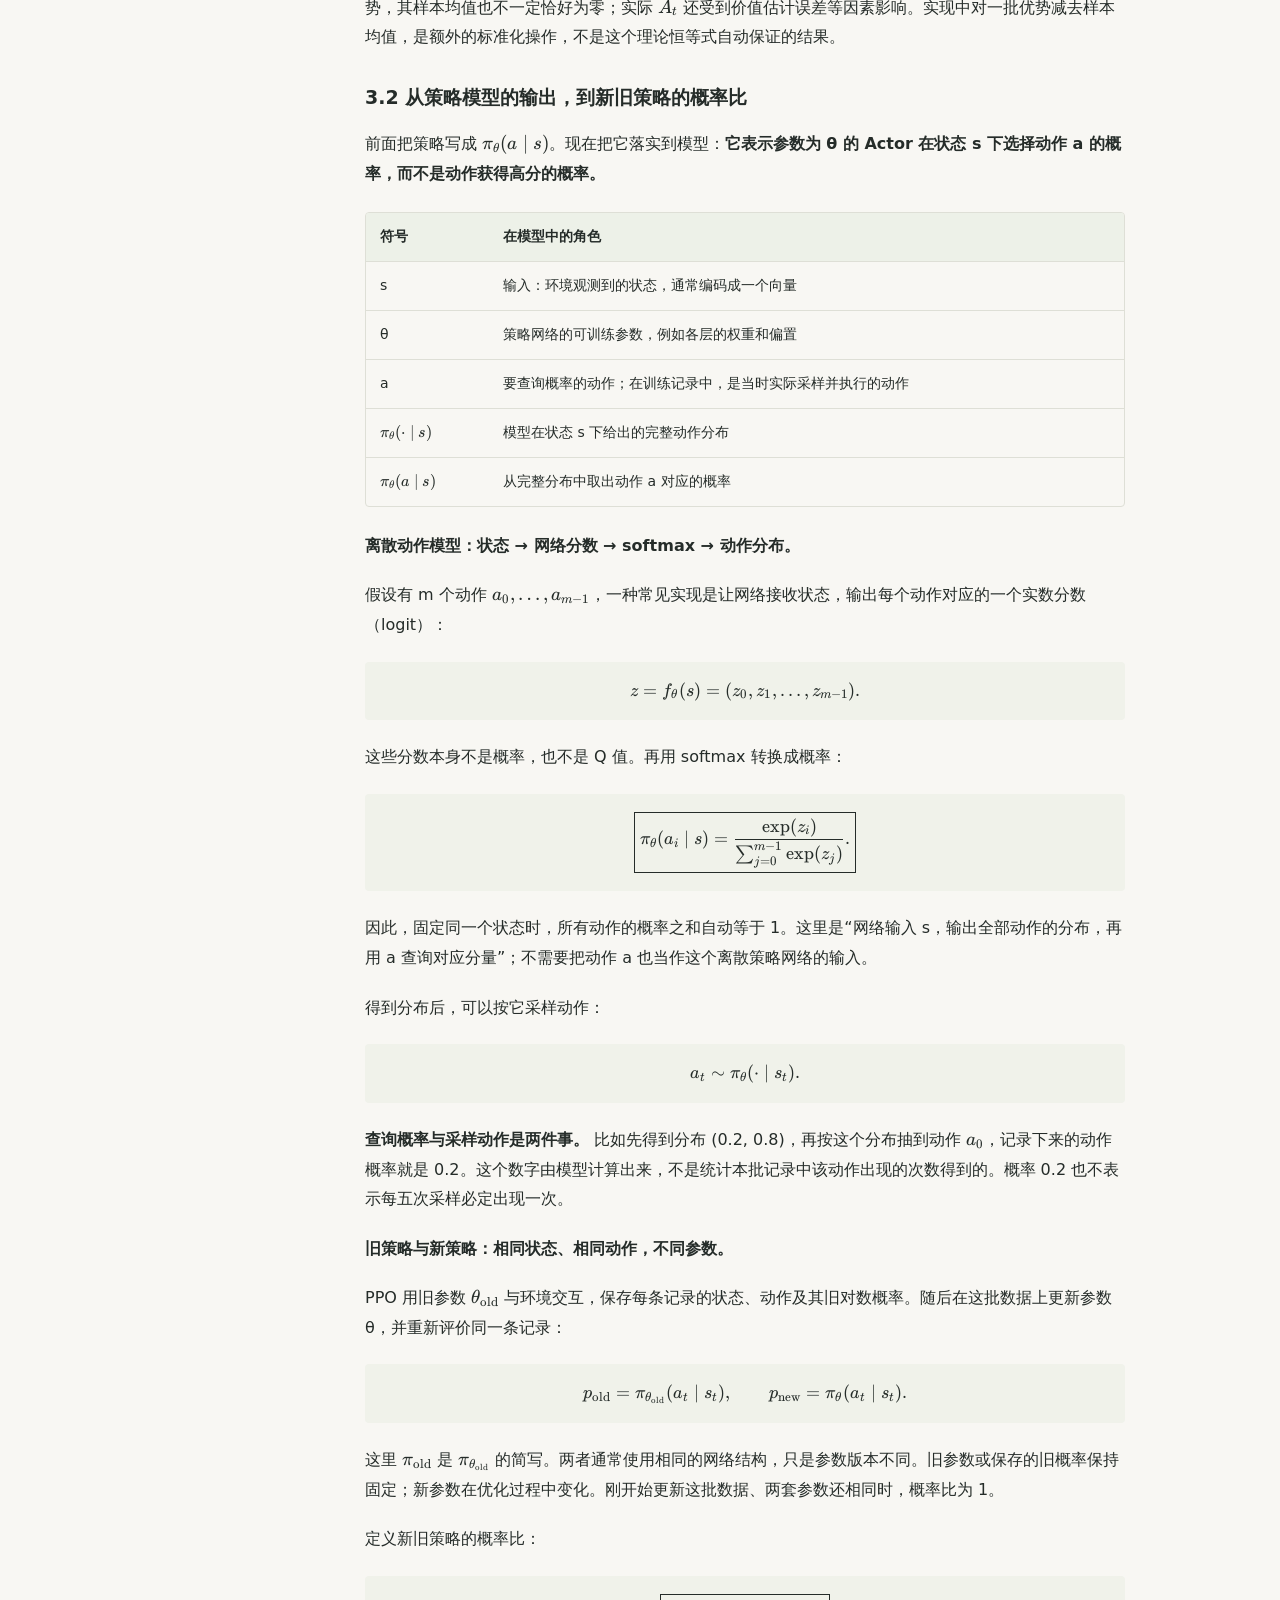
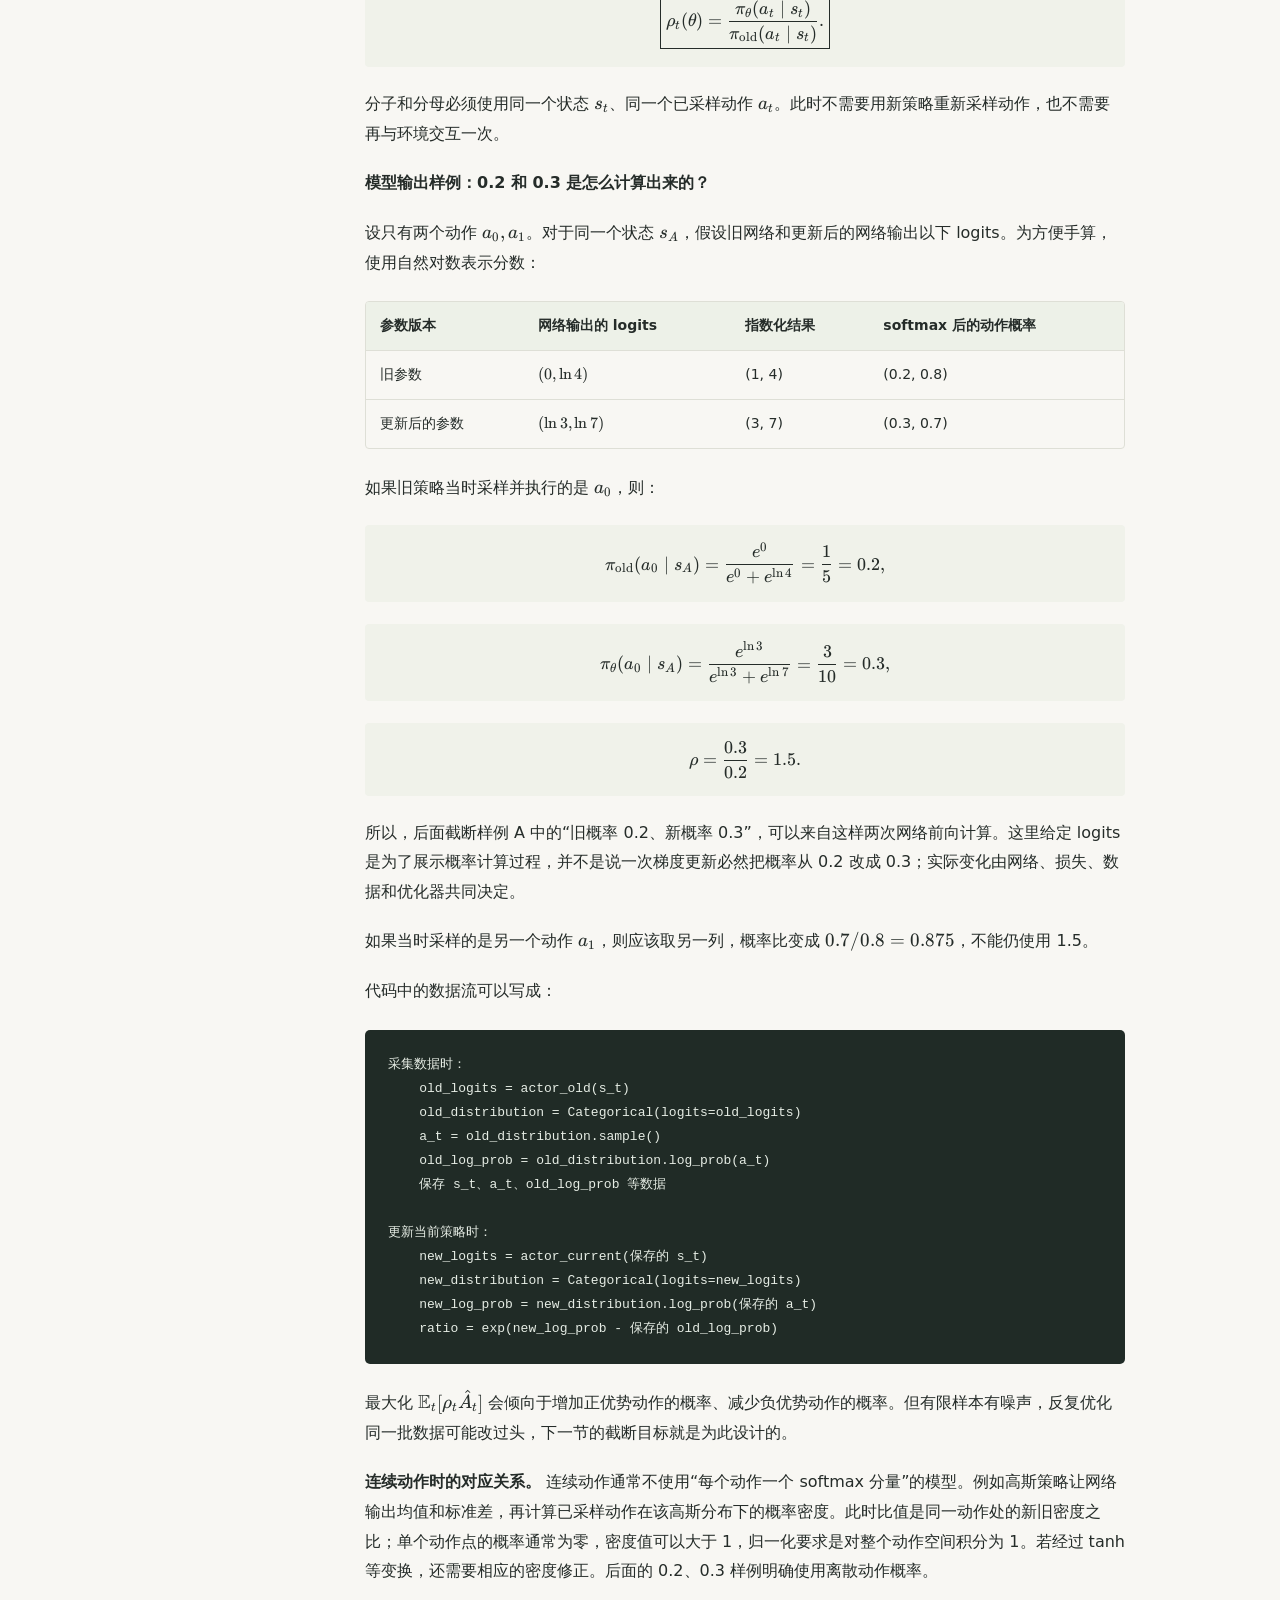
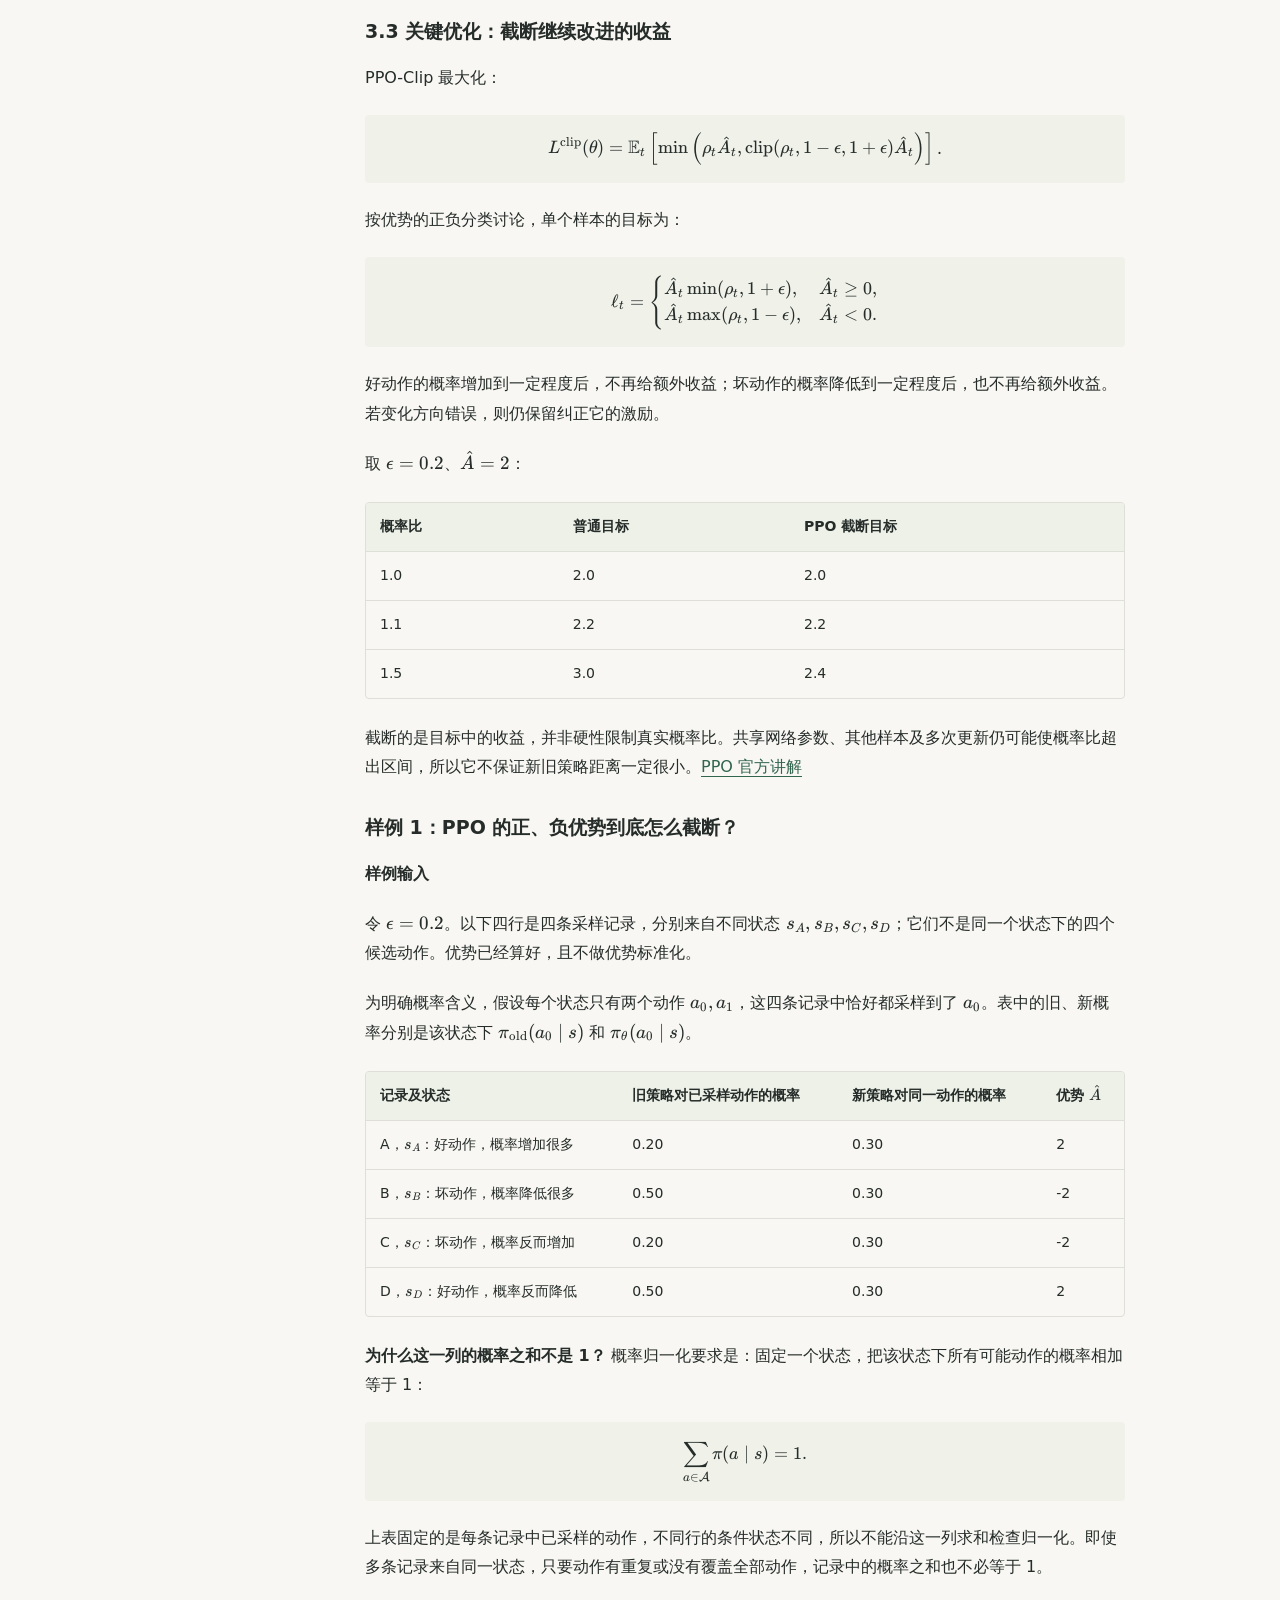
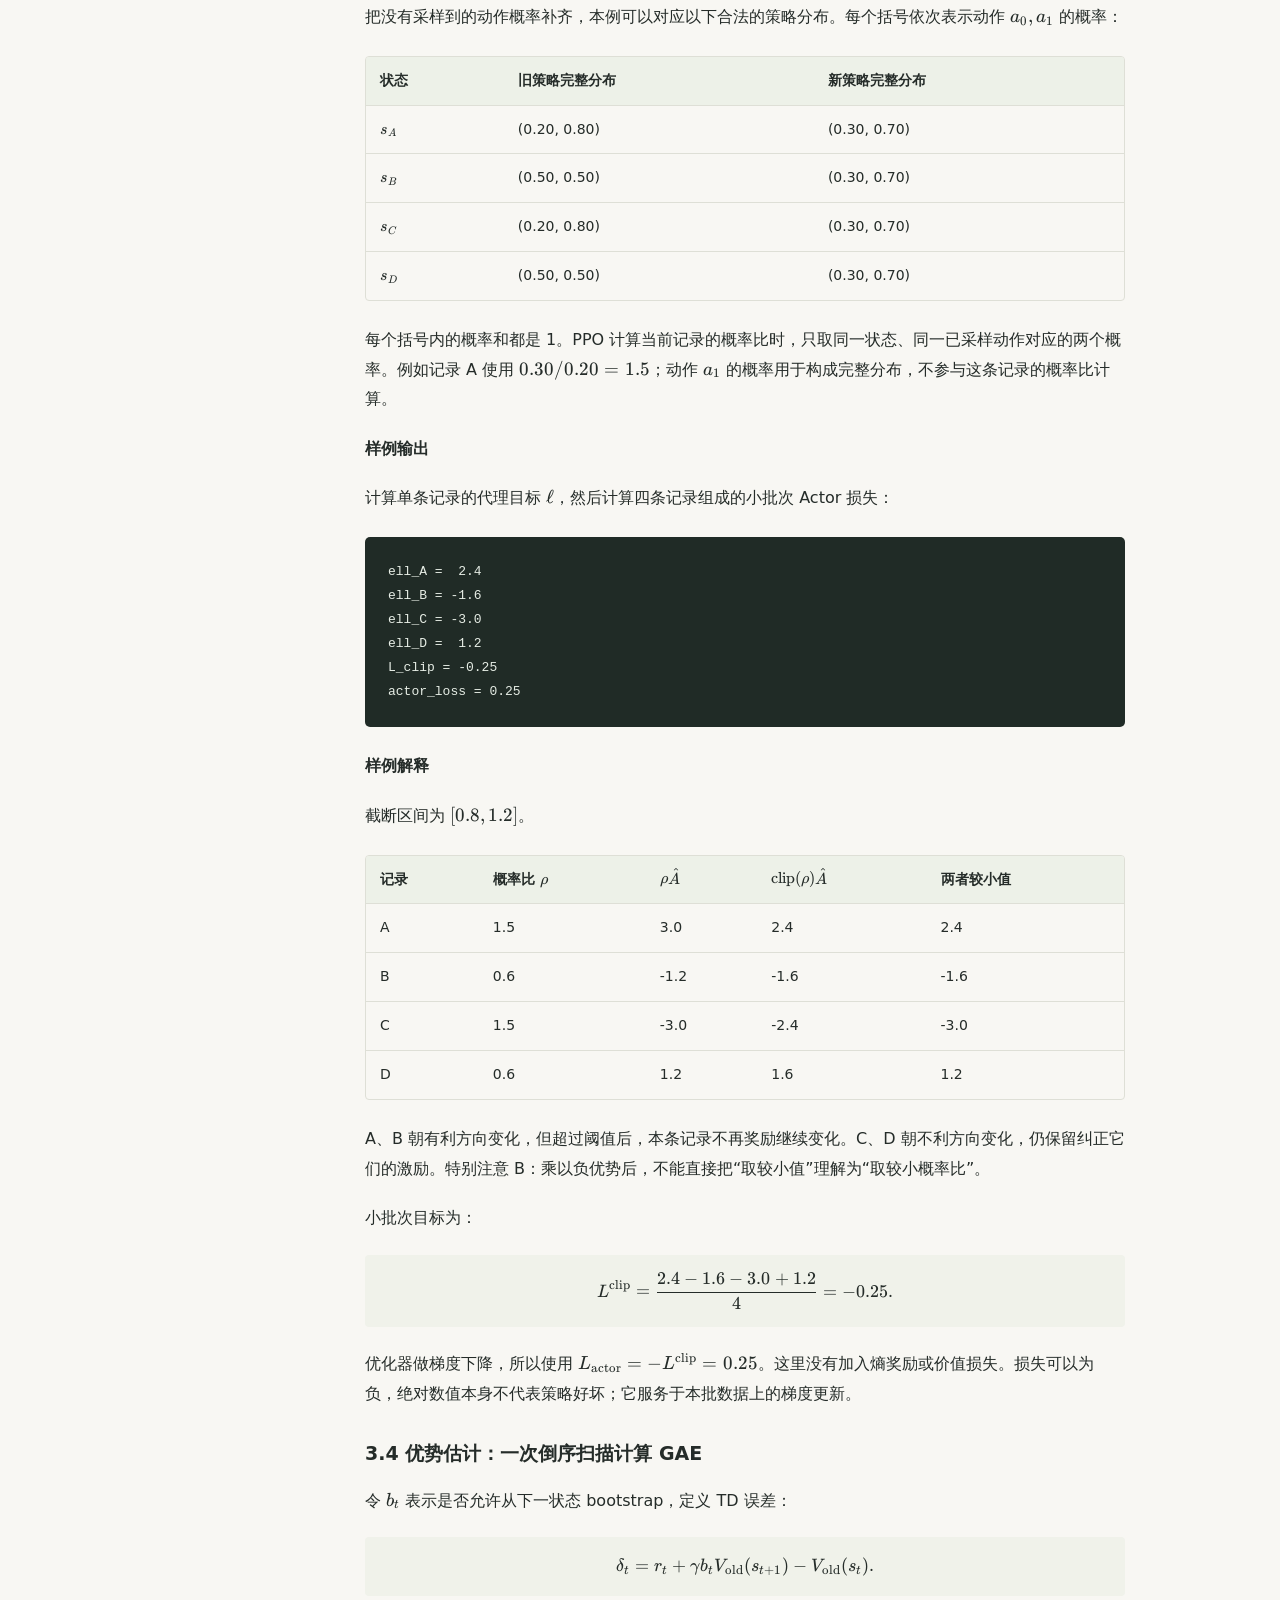
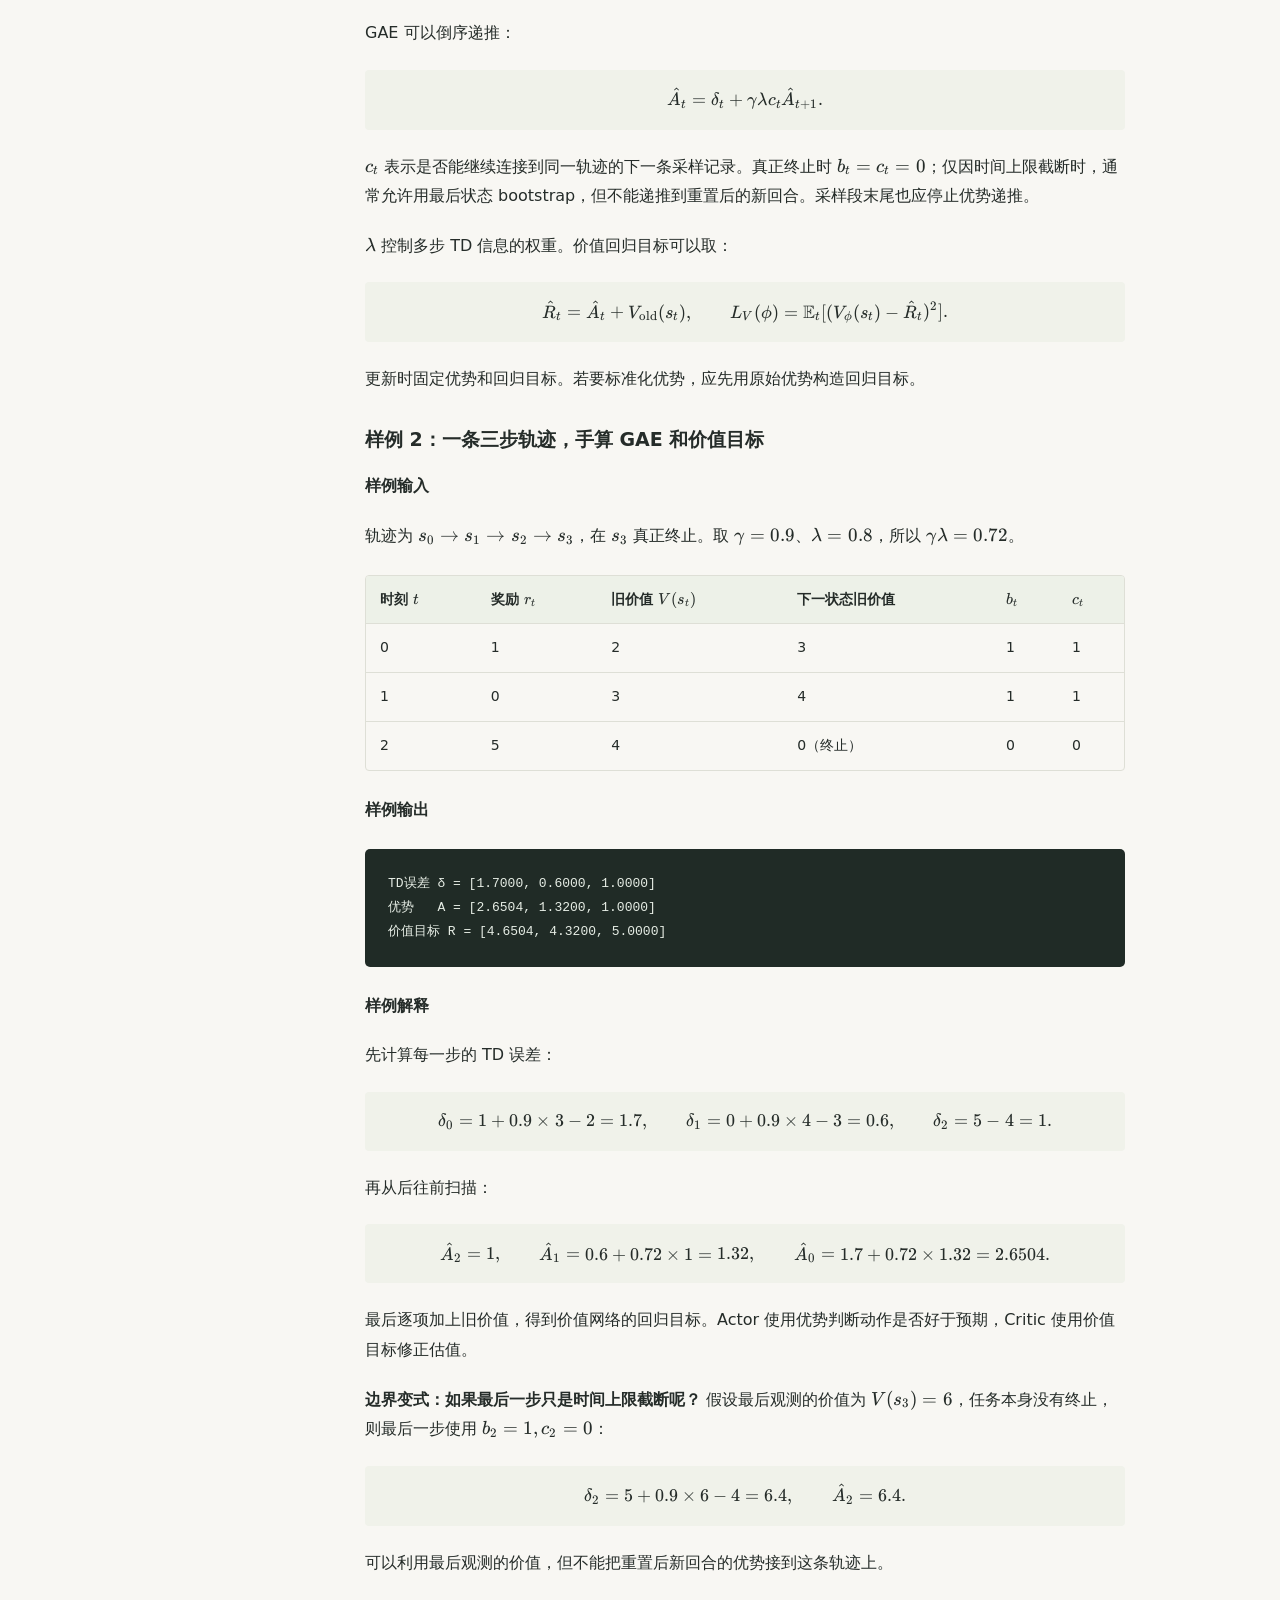
==== commit 4e6521db: "Explain how the policy model computes PPO action probabilities" ====
--- a/posts/sac-ppo/index.html
+++ b/posts/sac-ppo/index.html
@@ -226,10 +226,104 @@
 =0.9\times2+0.1\times(-6)=1.2&gt;0.</div>
 <p>这个值表示：只改变当前一步的动作选择、后续仍按旧策略行动时，相对旧状态价值的预期提升。它不是整套新策略的完整价值增量。若重新计算新策略自己的真实优势，其在新策略下的期望仍然为零。因此，“优势均值为零”与“可以通过改变策略提高回报”并不矛盾。</p>
 <p><strong>实际训练中的区别。</strong> 上述恒等式针对同一策略的真实 Q、V 和优势。有限采样得到的优势，即便使用真实优势，其样本均值也不一定恰好为零；实际 <span class="math inline" data-tex="\hat A_t">\hat A_t</span> 还受到价值估计误差等因素影响。实现中对一批优势减去样本均值，是额外的标准化操作，不是这个理论恒等式自动保证的结果。</p>
-<h3>3.2 用概率比表示新旧策略的变化</h3>
-<p>采样策略固定为 <span class="math inline" data-tex="\pi_{\mathrm{old}}">\pi_{\mathrm{old}}</span>，待更新策略为 <span class="math inline" data-tex="\pi_\theta">\pi_\theta</span>。定义：</p>
-<div class="math display" data-tex="\rho_t(\theta)=\frac{\pi_\theta(a_t\mid s_t)}{\pi_{\mathrm{old}}(a_t\mid s_t)}.">\rho_t(\theta)=\frac{\pi_\theta(a_t\mid s_t)}{\pi_{\mathrm{old}}(a_t\mid s_t)}.</div>
-<p>若旧概率为 0.2，新概率为 0.3，则比值为 1.5。最大化 <span class="math inline" data-tex="\mathbb E_t[\rho_t\hat A_t]">\mathbb E_t[\rho_t\hat A_t]</span> 会倾向于增加正优势动作的概率、减少负优势动作的概率。但有限样本有噪声，反复优化同一批数据可能改过头。</p>
+<h3>3.2 从策略模型的输出，到新旧策略的概率比</h3>
+<p>前面把策略写成 <span class="math inline" data-tex="\pi_\theta(a\mid s)">\pi_\theta(a\mid s)</span>。现在把它落实到模型：<strong>它表示参数为 θ 的 Actor 在状态 s 下选择动作 a 的概率，而不是动作获得高分的概率。</strong></p>
+<div class="table-wrap"><table>
+<thead>
+<tr>
+<th>符号</th>
+<th>在模型中的角色</th>
+</tr>
+</thead>
+<tbody>
+<tr>
+<td>s</td>
+<td>输入：环境观测到的状态，通常编码成一个向量</td>
+</tr>
+<tr>
+<td>θ</td>
+<td>策略网络的可训练参数，例如各层的权重和偏置</td>
+</tr>
+<tr>
+<td>a</td>
+<td>要查询概率的动作；在训练记录中，是当时实际采样并执行的动作</td>
+</tr>
+<tr>
+<td><span class="math inline" data-tex="\pi_\theta(\cdot\mid s)">\pi_\theta(\cdot\mid s)</span></td>
+<td>模型在状态 s 下给出的完整动作分布</td>
+</tr>
+<tr>
+<td><span class="math inline" data-tex="\pi_\theta(a\mid s)">\pi_\theta(a\mid s)</span></td>
+<td>从完整分布中取出动作 a 对应的概率</td>
+</tr>
+</tbody>
+</table></div>
+<p><strong>离散动作模型：状态 → 网络分数 → softmax → 动作分布。</strong></p>
+<p>假设有 m 个动作 <span class="math inline" data-tex="a_0,\ldots,a_{m-1}">a_0,\ldots,a_{m-1}</span>，一种常见实现是让网络接收状态，输出每个动作对应的一个实数分数（logit）：</p>
+<div class="math display" data-tex="z=f_\theta(s)=(z_0,z_1,\ldots,z_{m-1}).">z=f_\theta(s)=(z_0,z_1,\ldots,z_{m-1}).</div>
+<p>这些分数本身不是概率，也不是 Q 值。再用 softmax 转换成概率：</p>
+<div class="math display" data-tex="\boxed{\pi_\theta(a_i\mid s)=\frac{\exp(z_i)}{\sum_{j=0}^{m-1}\exp(z_j)}.}">\boxed{\pi_\theta(a_i\mid s)=\frac{\exp(z_i)}{\sum_{j=0}^{m-1}\exp(z_j)}.}</div>
+<p>因此，固定同一个状态时，所有动作的概率之和自动等于 1。这里是“网络输入 s，输出全部动作的分布，再用 a 查询对应分量”；不需要把动作 a 也当作这个离散策略网络的输入。</p>
+<p>得到分布后，可以按它采样动作：</p>
+<div class="math display" data-tex="a_t\sim\pi_\theta(\cdot\mid s_t).">a_t\sim\pi_\theta(\cdot\mid s_t).</div>
+<p><strong>查询概率与采样动作是两件事。</strong> 比如先得到分布 (0.2, 0.8)，再按这个分布抽到动作 <span class="math inline" data-tex="a_0">a_0</span>，记录下来的动作概率就是 0.2。这个数字由模型计算出来，不是统计本批记录中该动作出现的次数得到的。概率 0.2 也不表示每五次采样必定出现一次。</p>
+<p><strong>旧策略与新策略：相同状态、相同动作，不同参数。</strong></p>
+<p>PPO 用旧参数 <span class="math inline" data-tex="\theta_{\mathrm{old}}">\theta_{\mathrm{old}}</span> 与环境交互，保存每条记录的状态、动作及其旧对数概率。随后在这批数据上更新参数 θ，并重新评价同一条记录：</p>
+<div class="math display" data-tex="p_{\mathrm{old}}=\pi_{\theta_{\mathrm{old}}}(a_t\mid s_t),\qquad
+p_{\mathrm{new}}=\pi_\theta(a_t\mid s_t).">p_{\mathrm{old}}=\pi_{\theta_{\mathrm{old}}}(a_t\mid s_t),\qquad
+p_{\mathrm{new}}=\pi_\theta(a_t\mid s_t).</div>
+<p>这里 <span class="math inline" data-tex="\pi_{\mathrm{old}}">\pi_{\mathrm{old}}</span> 是 <span class="math inline" data-tex="\pi_{\theta_{\mathrm{old}}}">\pi_{\theta_{\mathrm{old}}}</span> 的简写。两者通常使用相同的网络结构，只是参数版本不同。旧参数或保存的旧概率保持固定；新参数在优化过程中变化。刚开始更新这批数据、两套参数还相同时，概率比为 1。</p>
+<p>定义新旧策略的概率比：</p>
+<div class="math display" data-tex="\boxed{\rho_t(\theta)=\frac{\pi_\theta(a_t\mid s_t)}{\pi_{\mathrm{old}}(a_t\mid s_t)}.}">\boxed{\rho_t(\theta)=\frac{\pi_\theta(a_t\mid s_t)}{\pi_{\mathrm{old}}(a_t\mid s_t)}.}</div>
+<p>分子和分母必须使用同一个状态 <span class="math inline" data-tex="s_t">s_t</span>、同一个已采样动作 <span class="math inline" data-tex="a_t">a_t</span>。此时不需要用新策略重新采样动作，也不需要再与环境交互一次。</p>
+<p><strong>模型输出样例：0.2 和 0.3 是怎么计算出来的？</strong></p>
+<p>设只有两个动作 <span class="math inline" data-tex="a_0,a_1">a_0,a_1</span>。对于同一个状态 <span class="math inline" data-tex="s_A">s_A</span>，假设旧网络和更新后的网络输出以下 logits。为方便手算，使用自然对数表示分数：</p>
+<div class="table-wrap"><table>
+<thead>
+<tr>
+<th>参数版本</th>
+<th>网络输出的 logits</th>
+<th>指数化结果</th>
+<th>softmax 后的动作概率</th>
+</tr>
+</thead>
+<tbody>
+<tr>
+<td>旧参数</td>
+<td><span class="math inline" data-tex="(0,\ln4)">(0,\ln4)</span></td>
+<td>(1, 4)</td>
+<td>(0.2, 0.8)</td>
+</tr>
+<tr>
+<td>更新后的参数</td>
+<td><span class="math inline" data-tex="(\ln3,\ln7)">(\ln3,\ln7)</span></td>
+<td>(3, 7)</td>
+<td>(0.3, 0.7)</td>
+</tr>
+</tbody>
+</table></div>
+<p>如果旧策略当时采样并执行的是 <span class="math inline" data-tex="a_0">a_0</span>，则：</p>
+<div class="math display" data-tex="\pi_{\mathrm{old}}(a_0\mid s_A)=\frac{e^0}{e^0+e^{\ln4}}=\frac15=0.2,">\pi_{\mathrm{old}}(a_0\mid s_A)=\frac{e^0}{e^0+e^{\ln4}}=\frac15=0.2,</div>
+<div class="math display" data-tex="\pi_\theta(a_0\mid s_A)=\frac{e^{\ln3}}{e^{\ln3}+e^{\ln7}}=\frac3{10}=0.3,">\pi_\theta(a_0\mid s_A)=\frac{e^{\ln3}}{e^{\ln3}+e^{\ln7}}=\frac3{10}=0.3,</div>
+<div class="math display" data-tex="\rho=\frac{0.3}{0.2}=1.5.">\rho=\frac{0.3}{0.2}=1.5.</div>
+<p>所以，后面截断样例 A 中的“旧概率 0.2、新概率 0.3”，可以来自这样两次网络前向计算。这里给定 logits 是为了展示概率计算过程，并不是说一次梯度更新必然把概率从 0.2 改成 0.3；实际变化由网络、损失、数据和优化器共同决定。</p>
+<p>如果当时采样的是另一个动作 <span class="math inline" data-tex="a_1">a_1</span>，则应该取另一列，概率比变成 <span class="math inline" data-tex="0.7/0.8=0.875">0.7/0.8=0.875</span>，不能仍使用 1.5。</p>
+<p>代码中的数据流可以写成：</p>
+<pre><code class="language-text">采集数据时：
+    old_logits = actor_old(s_t)
+    old_distribution = Categorical(logits=old_logits)
+    a_t = old_distribution.sample()
+    old_log_prob = old_distribution.log_prob(a_t)
+    保存 s_t、a_t、old_log_prob 等数据
+
+更新当前策略时：
+    new_logits = actor_current(保存的 s_t)
+    new_distribution = Categorical(logits=new_logits)
+    new_log_prob = new_distribution.log_prob(保存的 a_t)
+    ratio = exp(new_log_prob - 保存的 old_log_prob)
+</code></pre>
+<p>最大化 <span class="math inline" data-tex="\mathbb E_t[\rho_t\hat A_t]">\mathbb E_t[\rho_t\hat A_t]</span> 会倾向于增加正优势动作的概率、减少负优势动作的概率。但有限样本有噪声，反复优化同一批数据可能改过头，下一节的截断目标就是为此设计的。</p>
+<p><strong>连续动作时的对应关系。</strong> 连续动作通常不使用“每个动作一个 softmax 分量”的模型。例如高斯策略让网络输出均值和标准差，再计算已采样动作在该高斯分布下的概率密度。此时比值是同一动作处的新旧密度之比；单个动作点的概率通常为零，密度值可以大于 1，归一化要求是对整个动作空间积分为 1。若经过 tanh 等变换，还需要相应的密度修正。后面的 0.2、0.3 样例明确使用离散动作概率。</p>
 <h3>3.3 关键优化：截断继续改进的收益</h3>
 <p>PPO-Clip 最大化：</p>
 <div class="math display" data-tex="L^{\mathrm{clip}}(\theta)=\mathbb E_t\left[\min\left(\rho_t\hat A_t,\operatorname{clip}(\rho_t,1-\epsilon,1+\epsilon)\hat A_t\right)\right].">L^{\mathrm{clip}}(\theta)=\mathbb E_t\left[\min\left(\rho_t\hat A_t,\operatorname{clip}(\rho_t,1-\epsilon,1+\epsilon)\hat A_t\right)\right].</div>
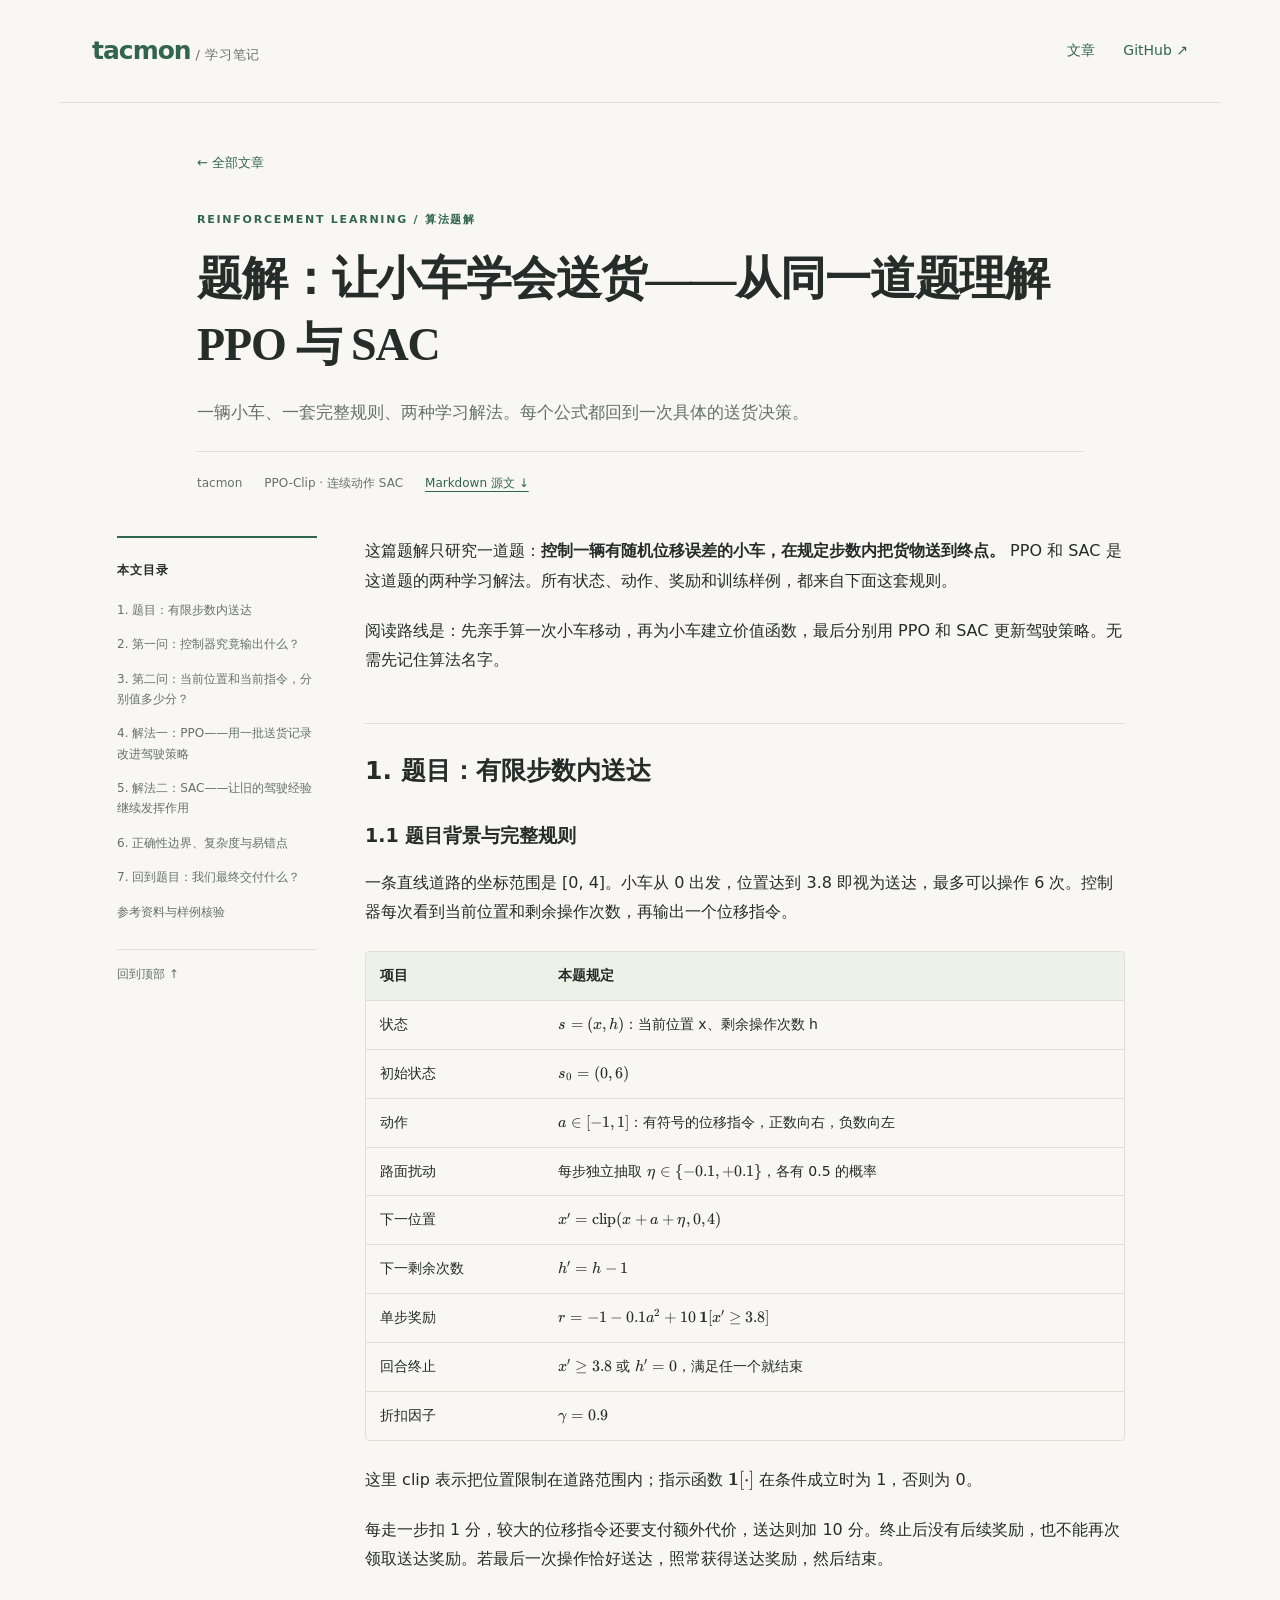
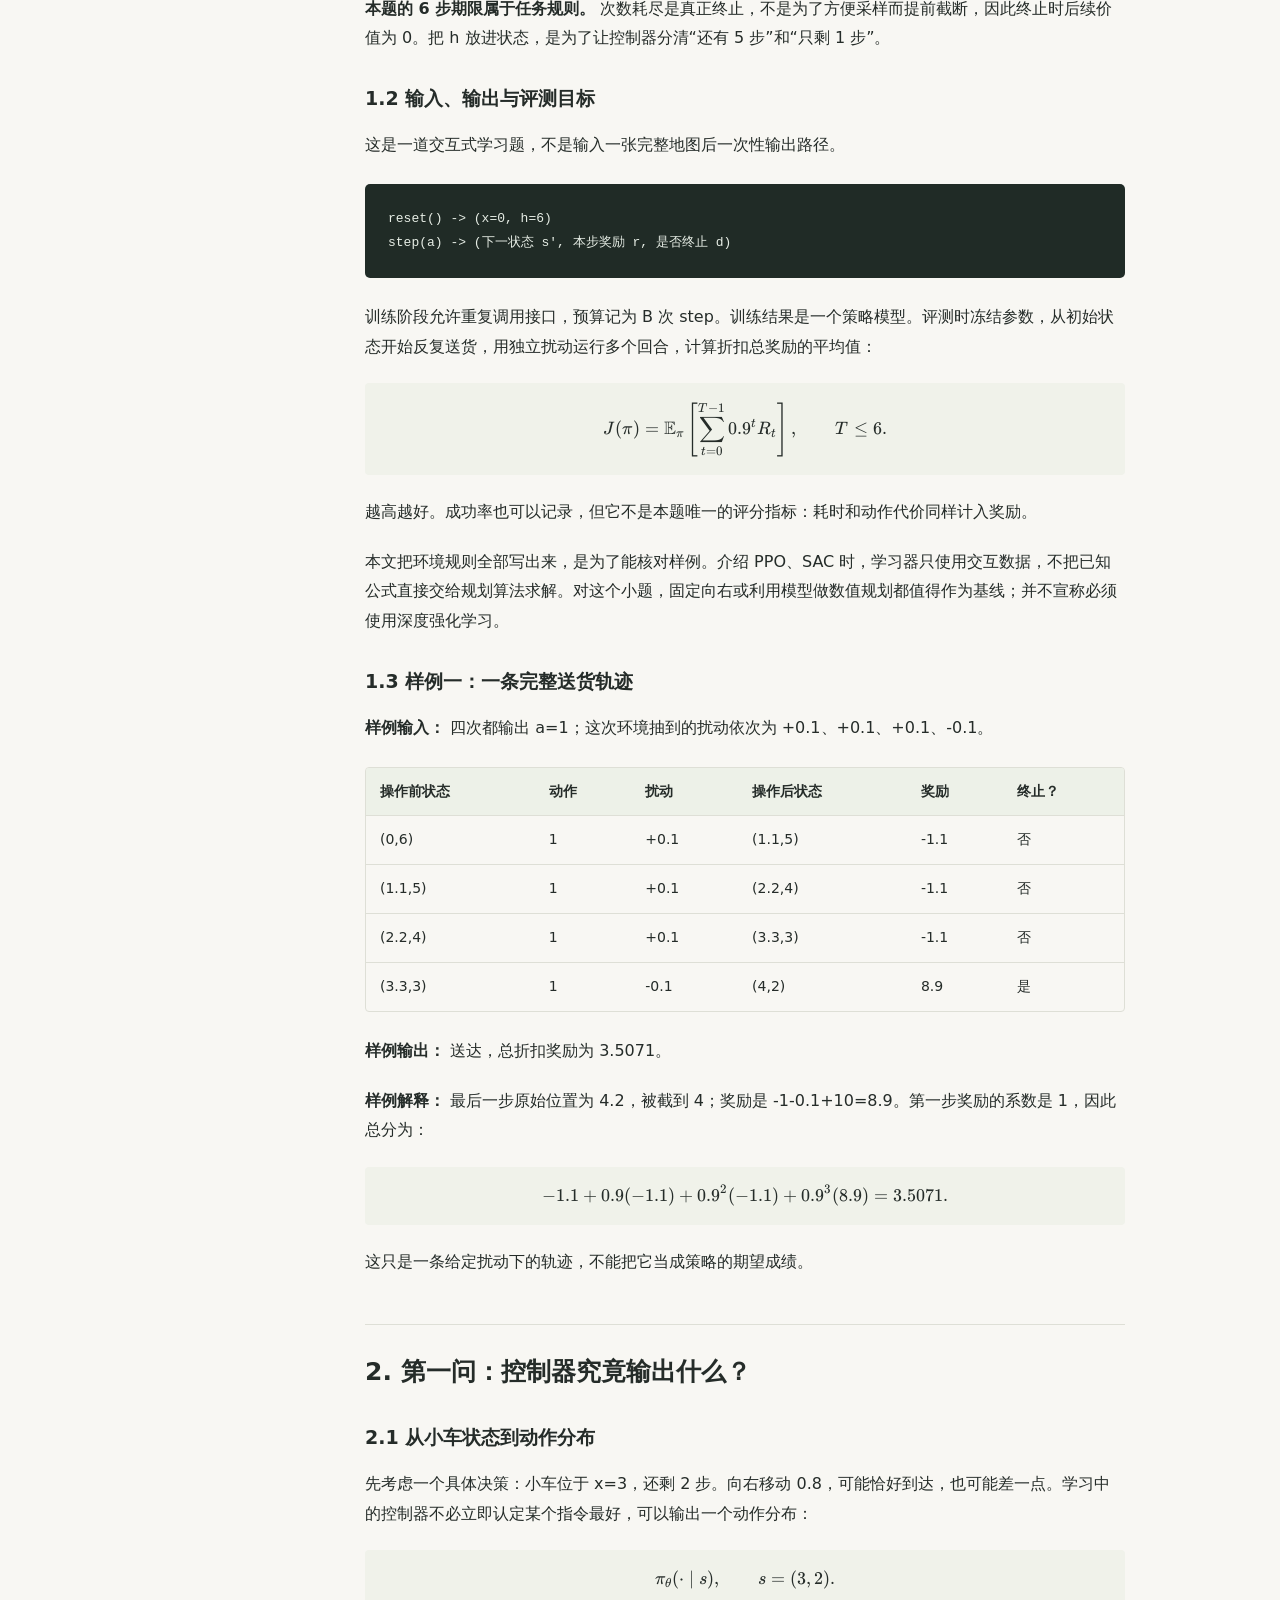
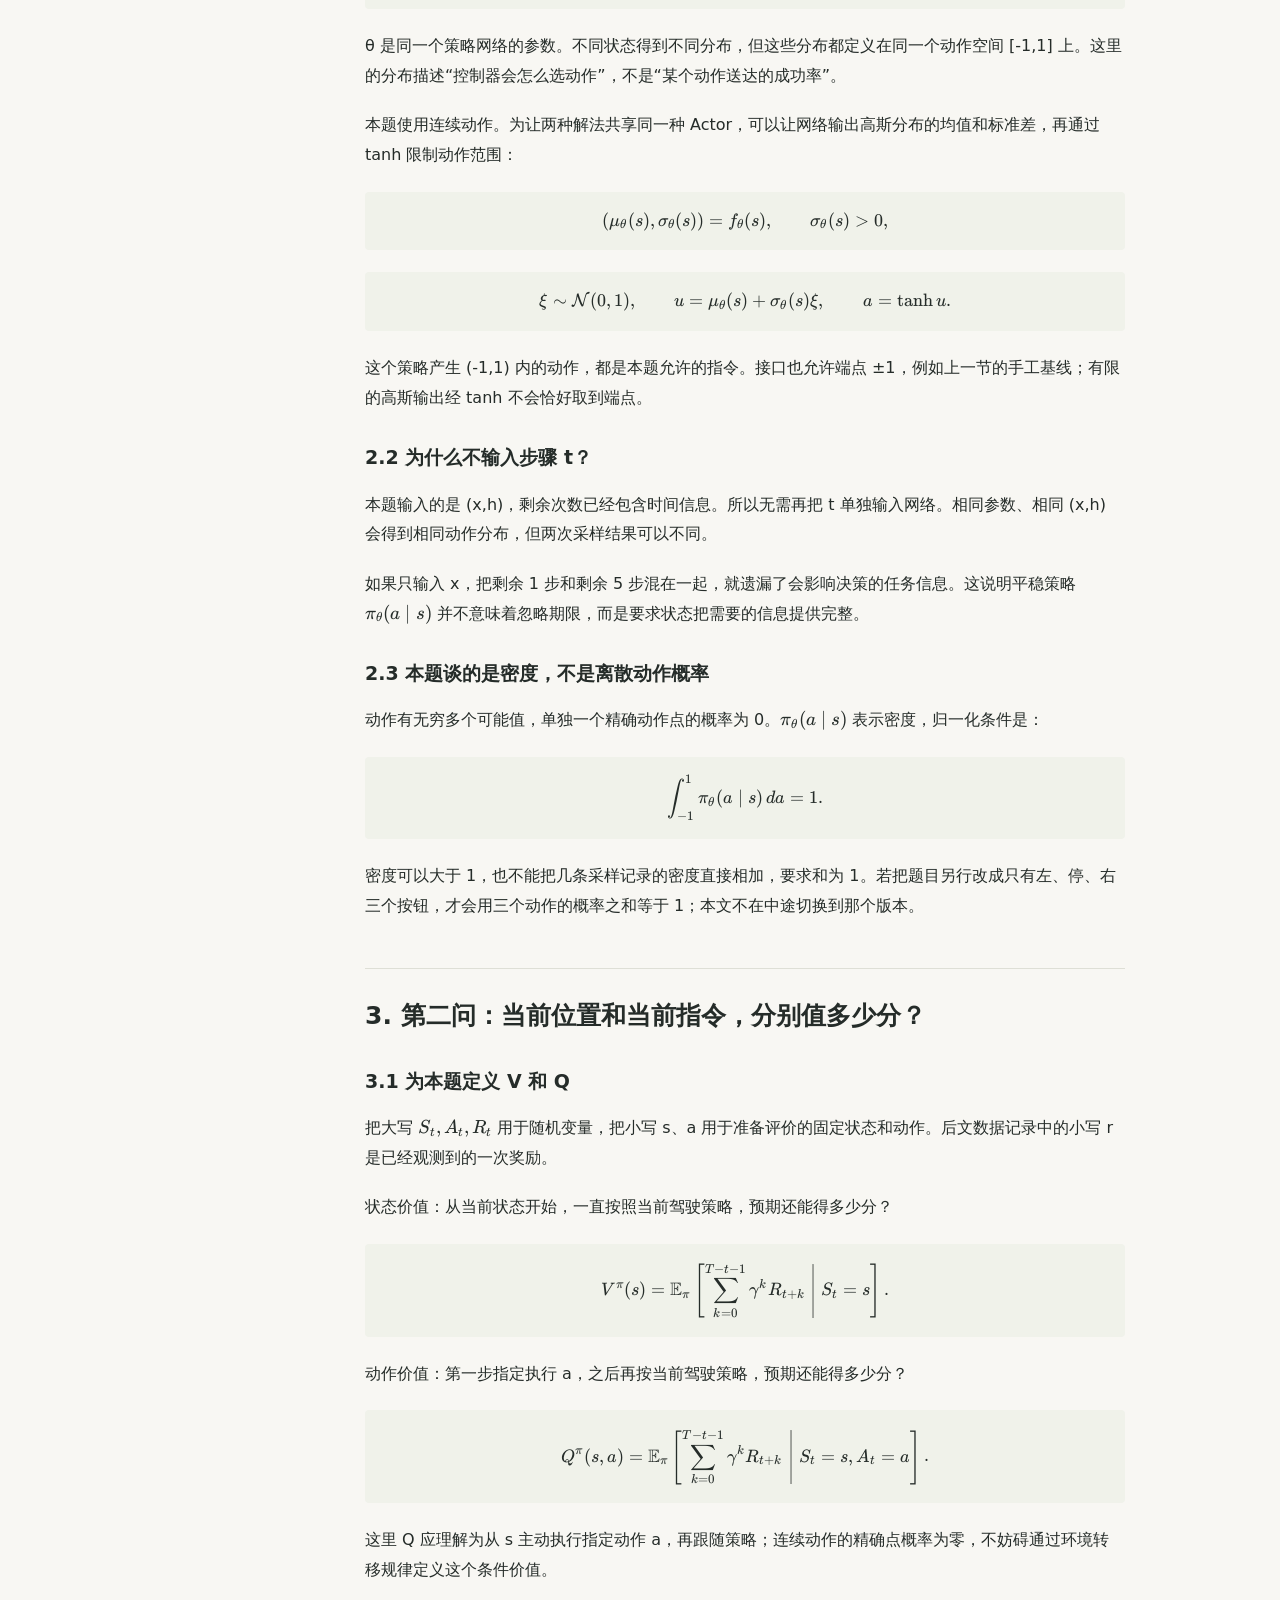
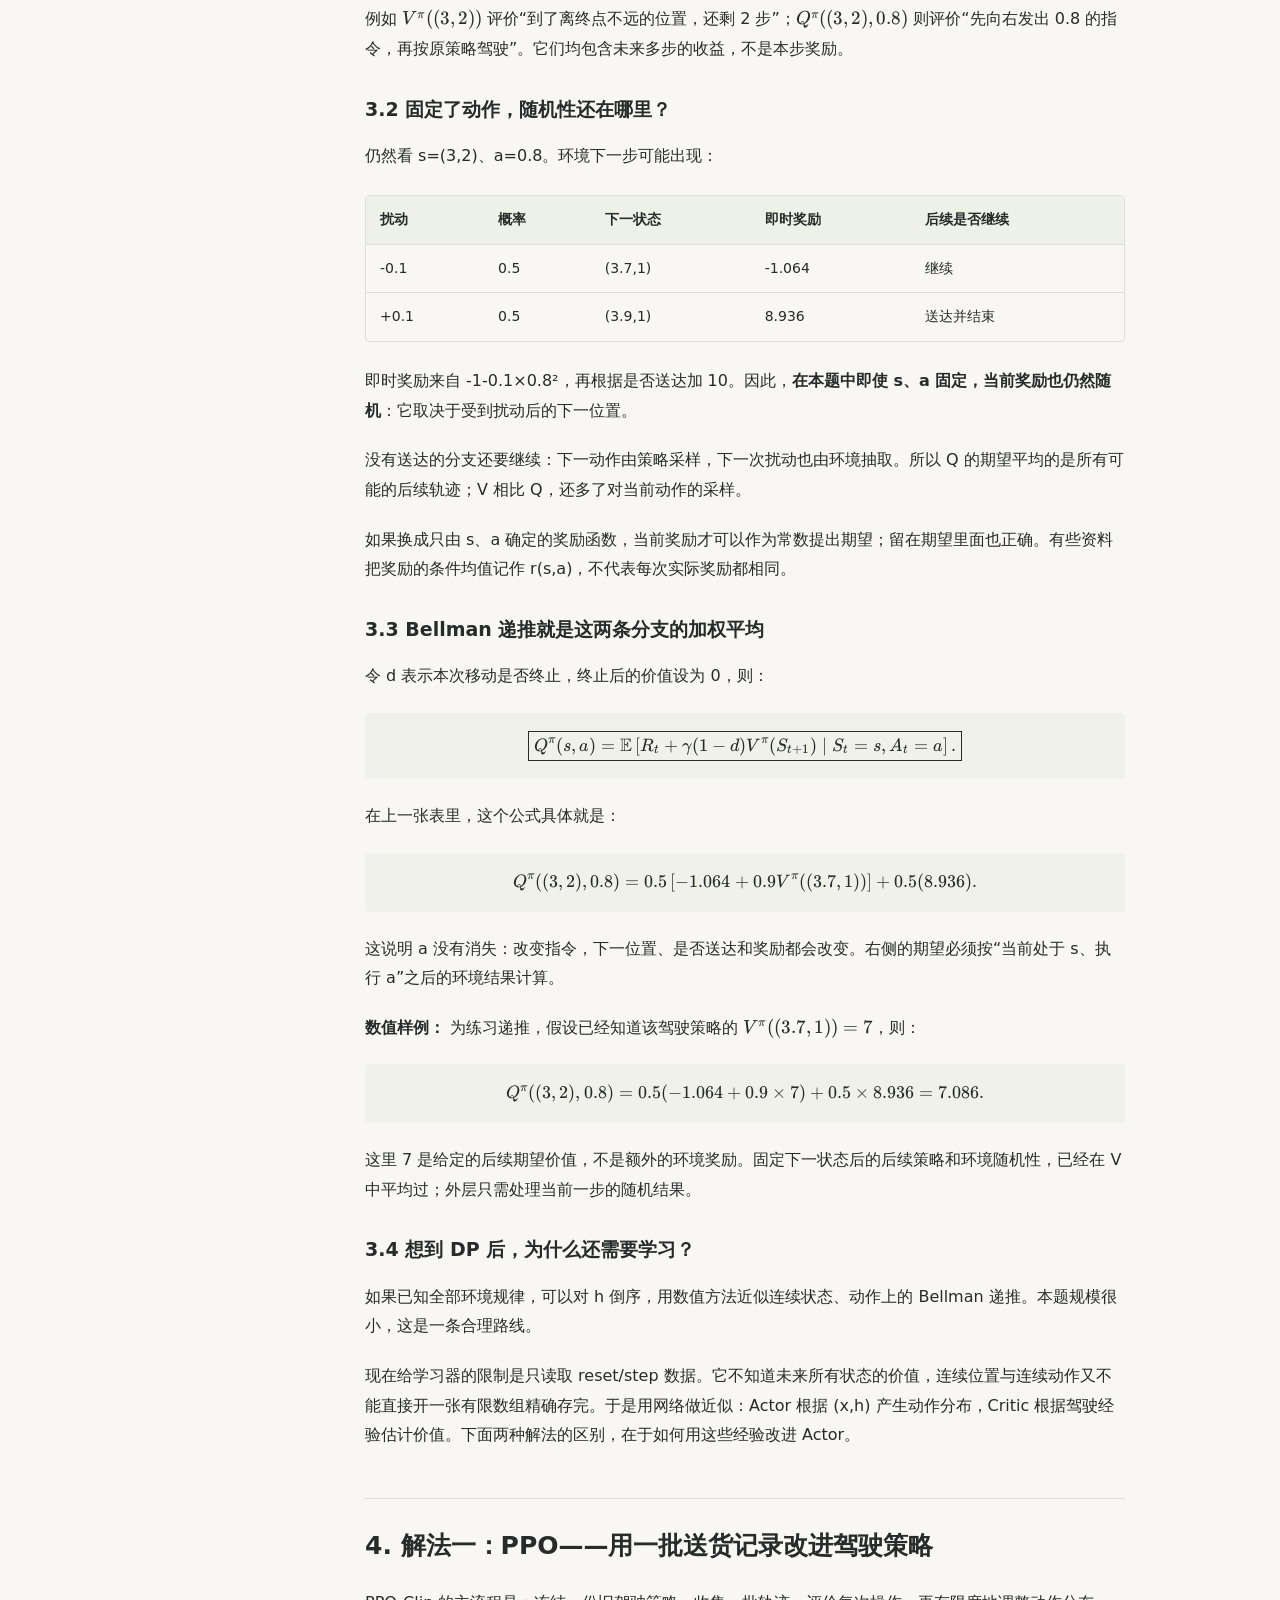
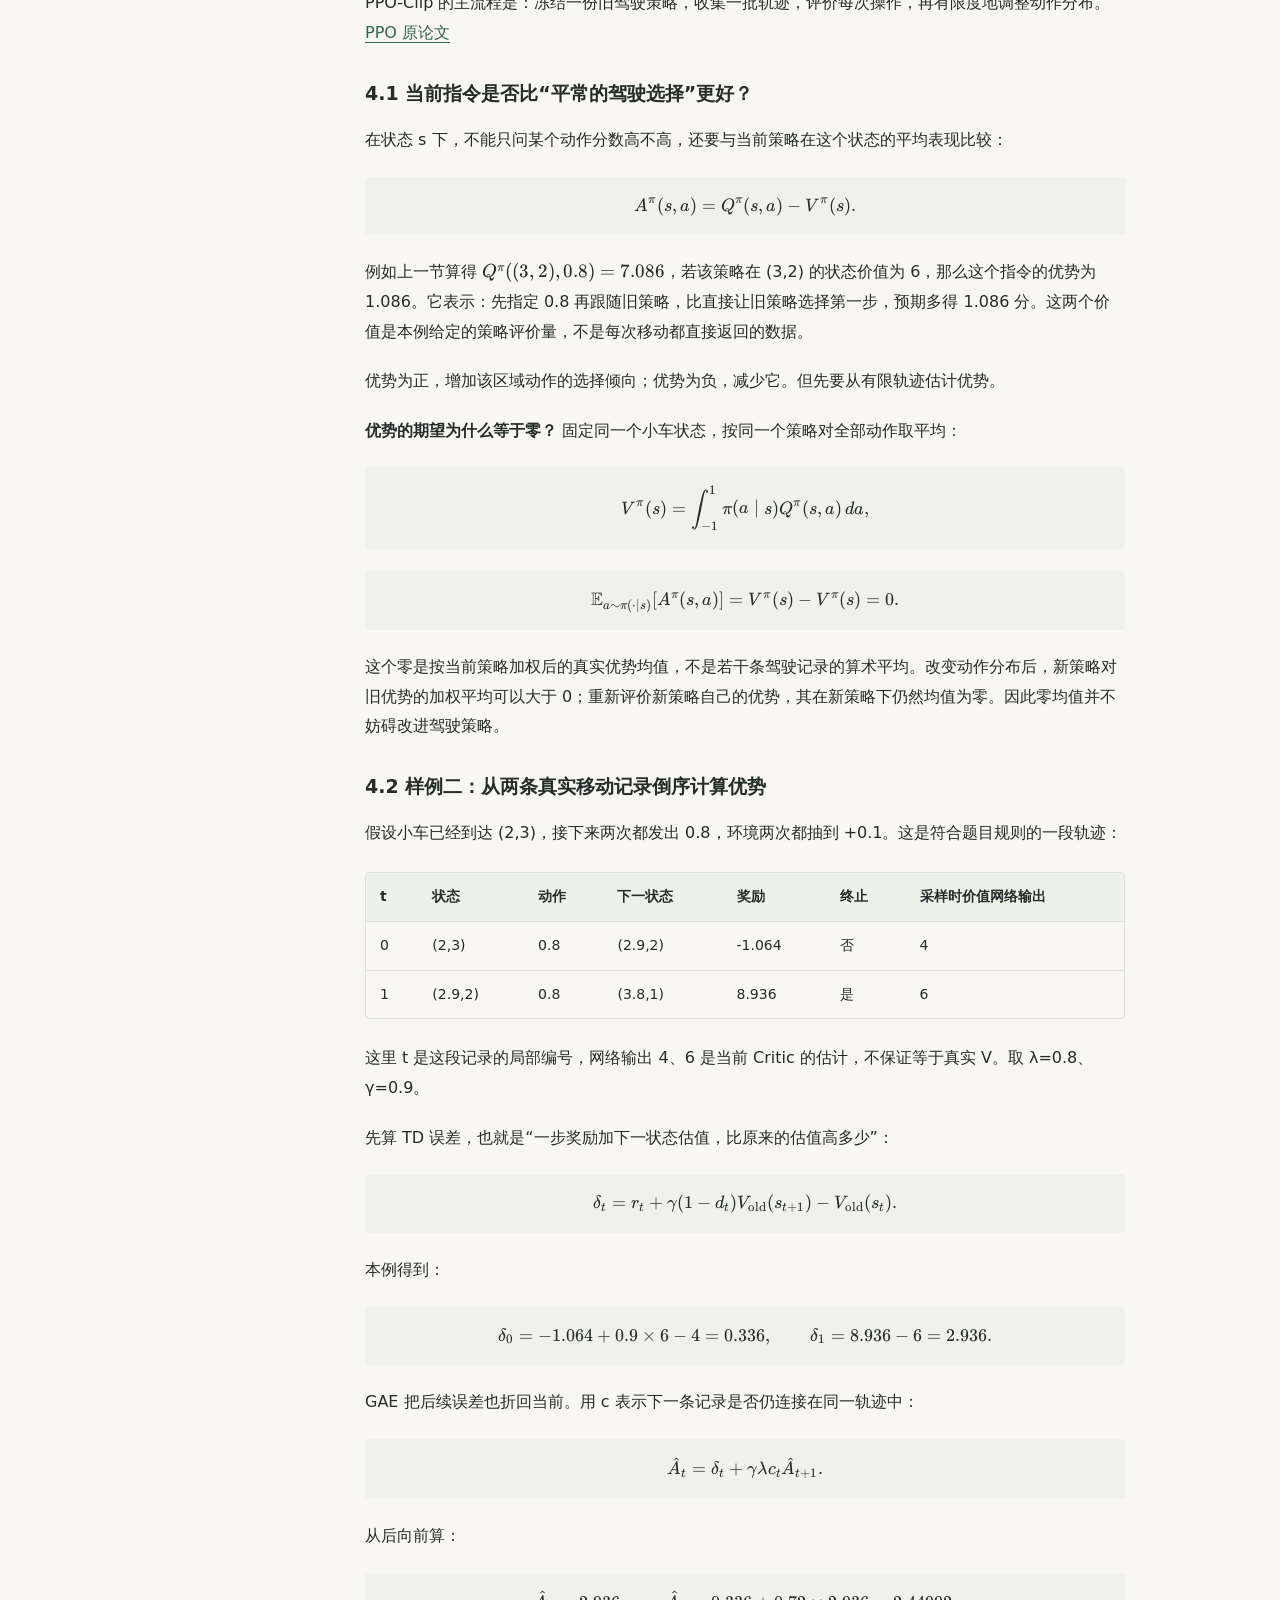
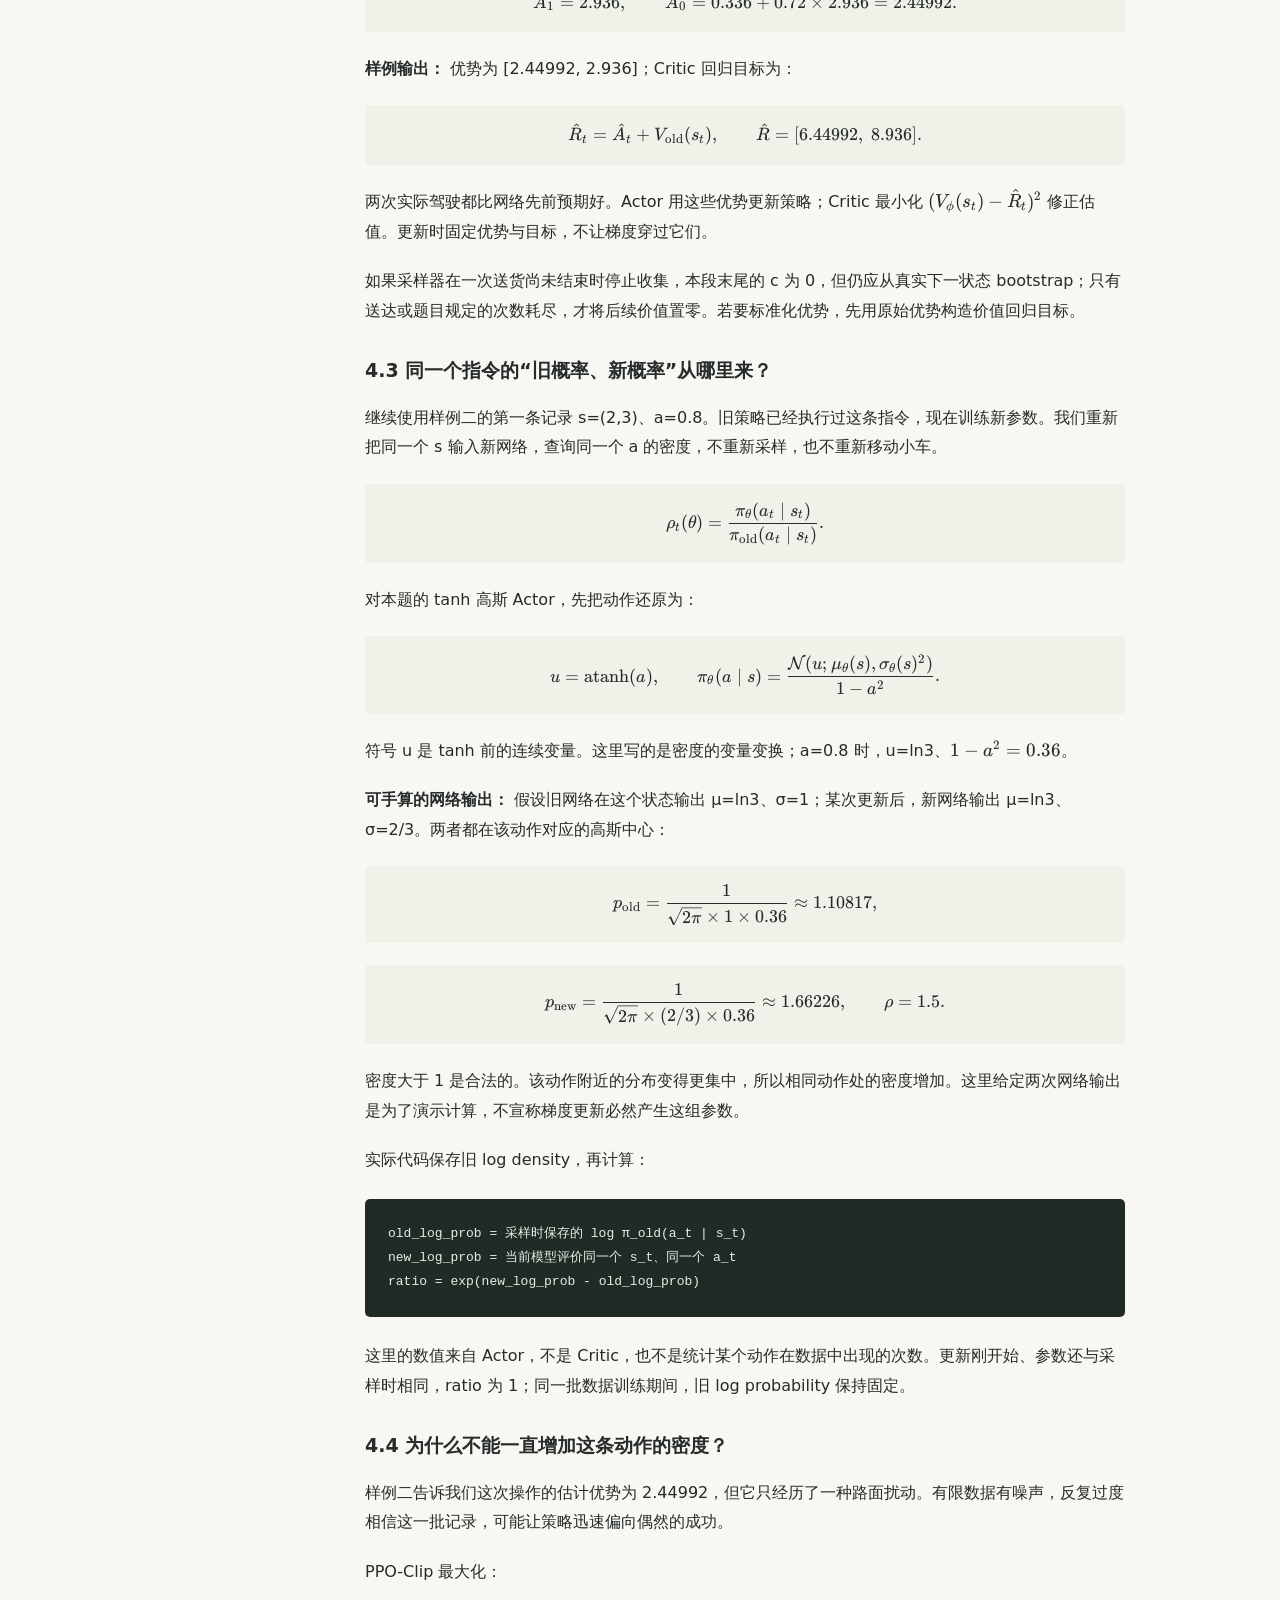
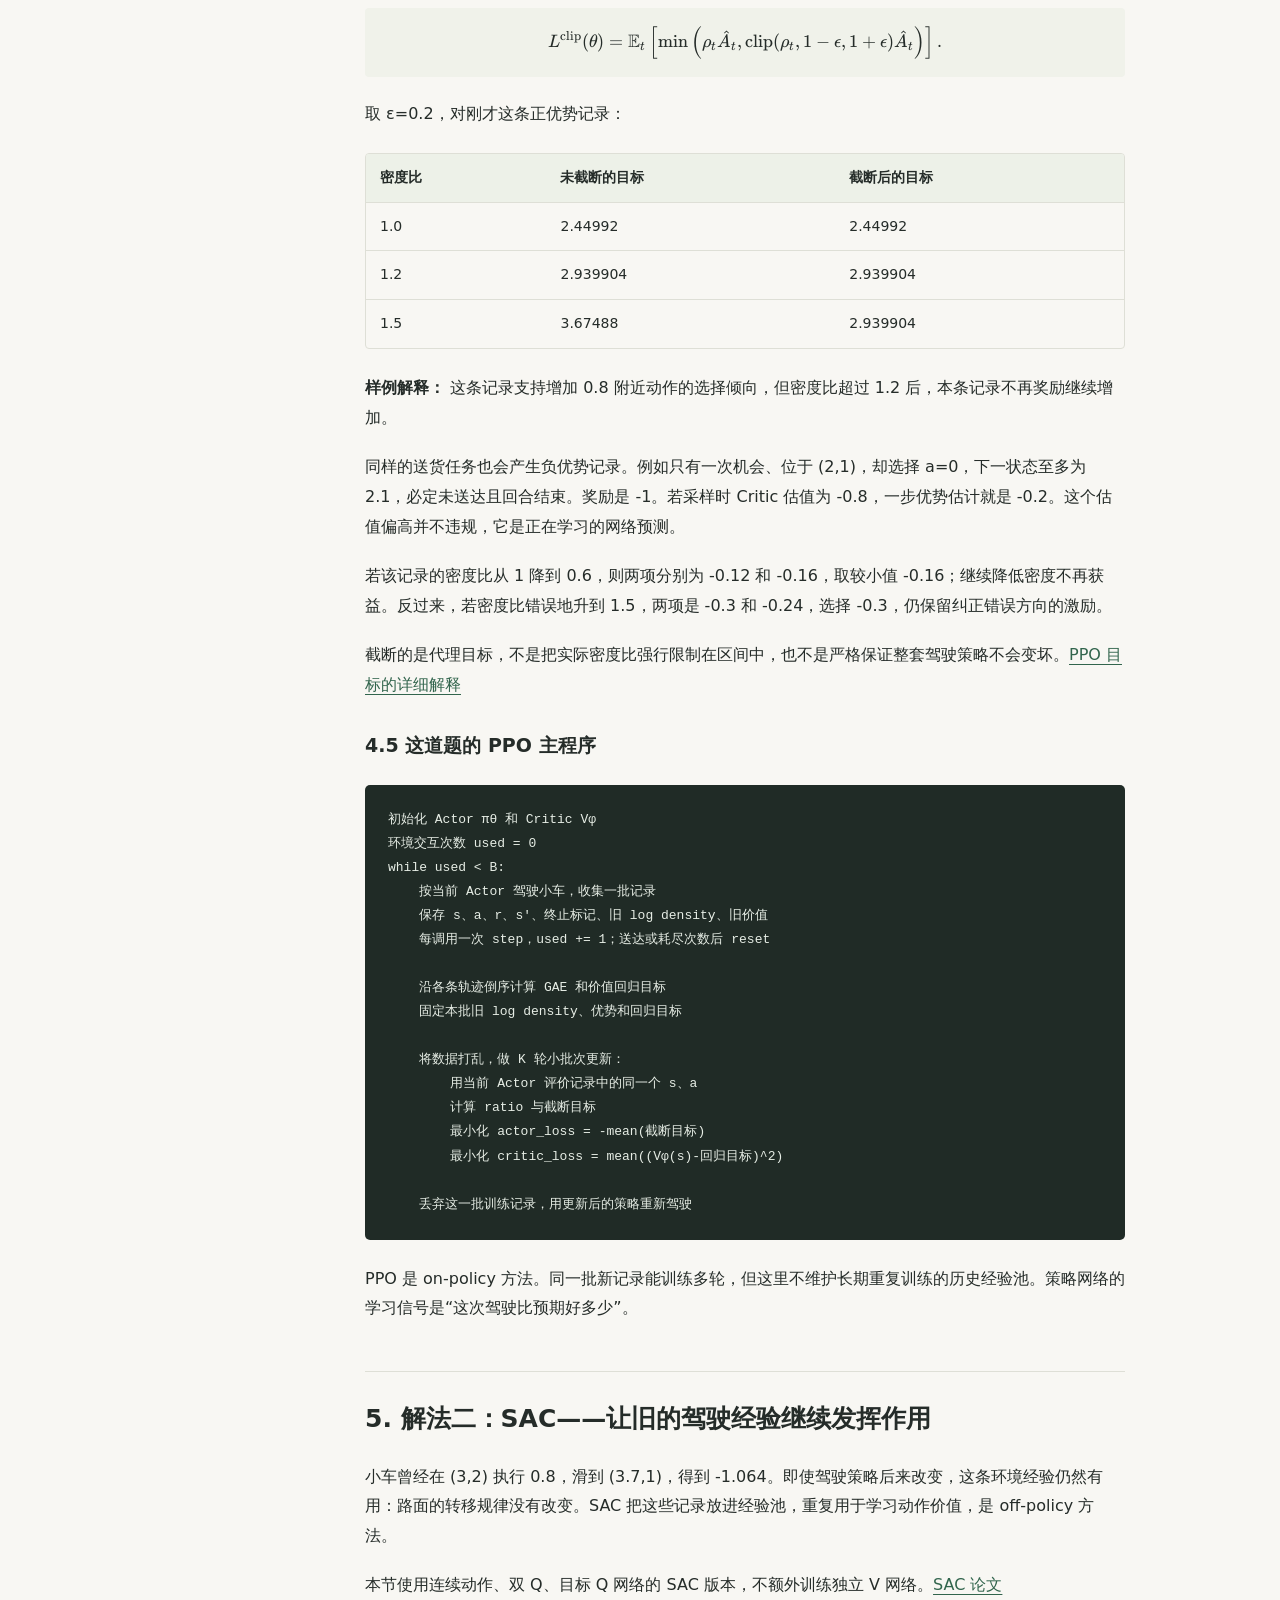
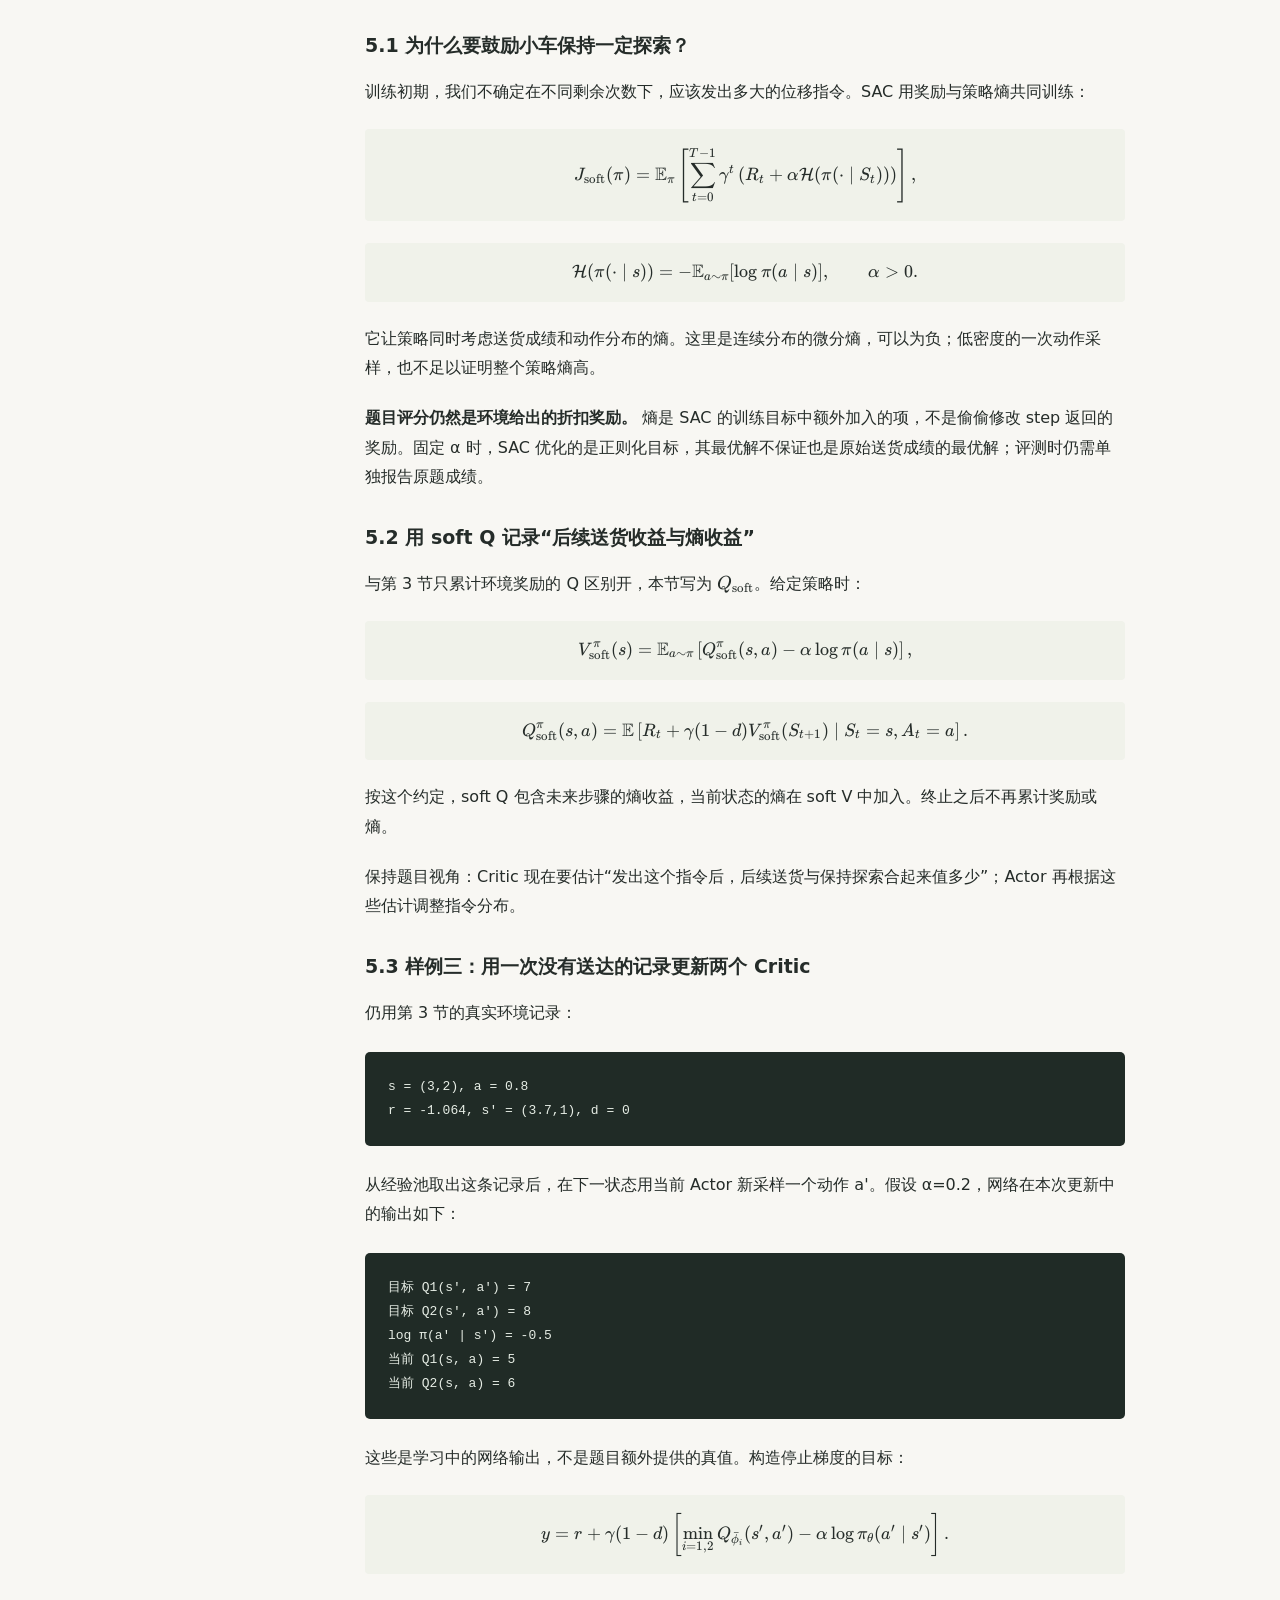
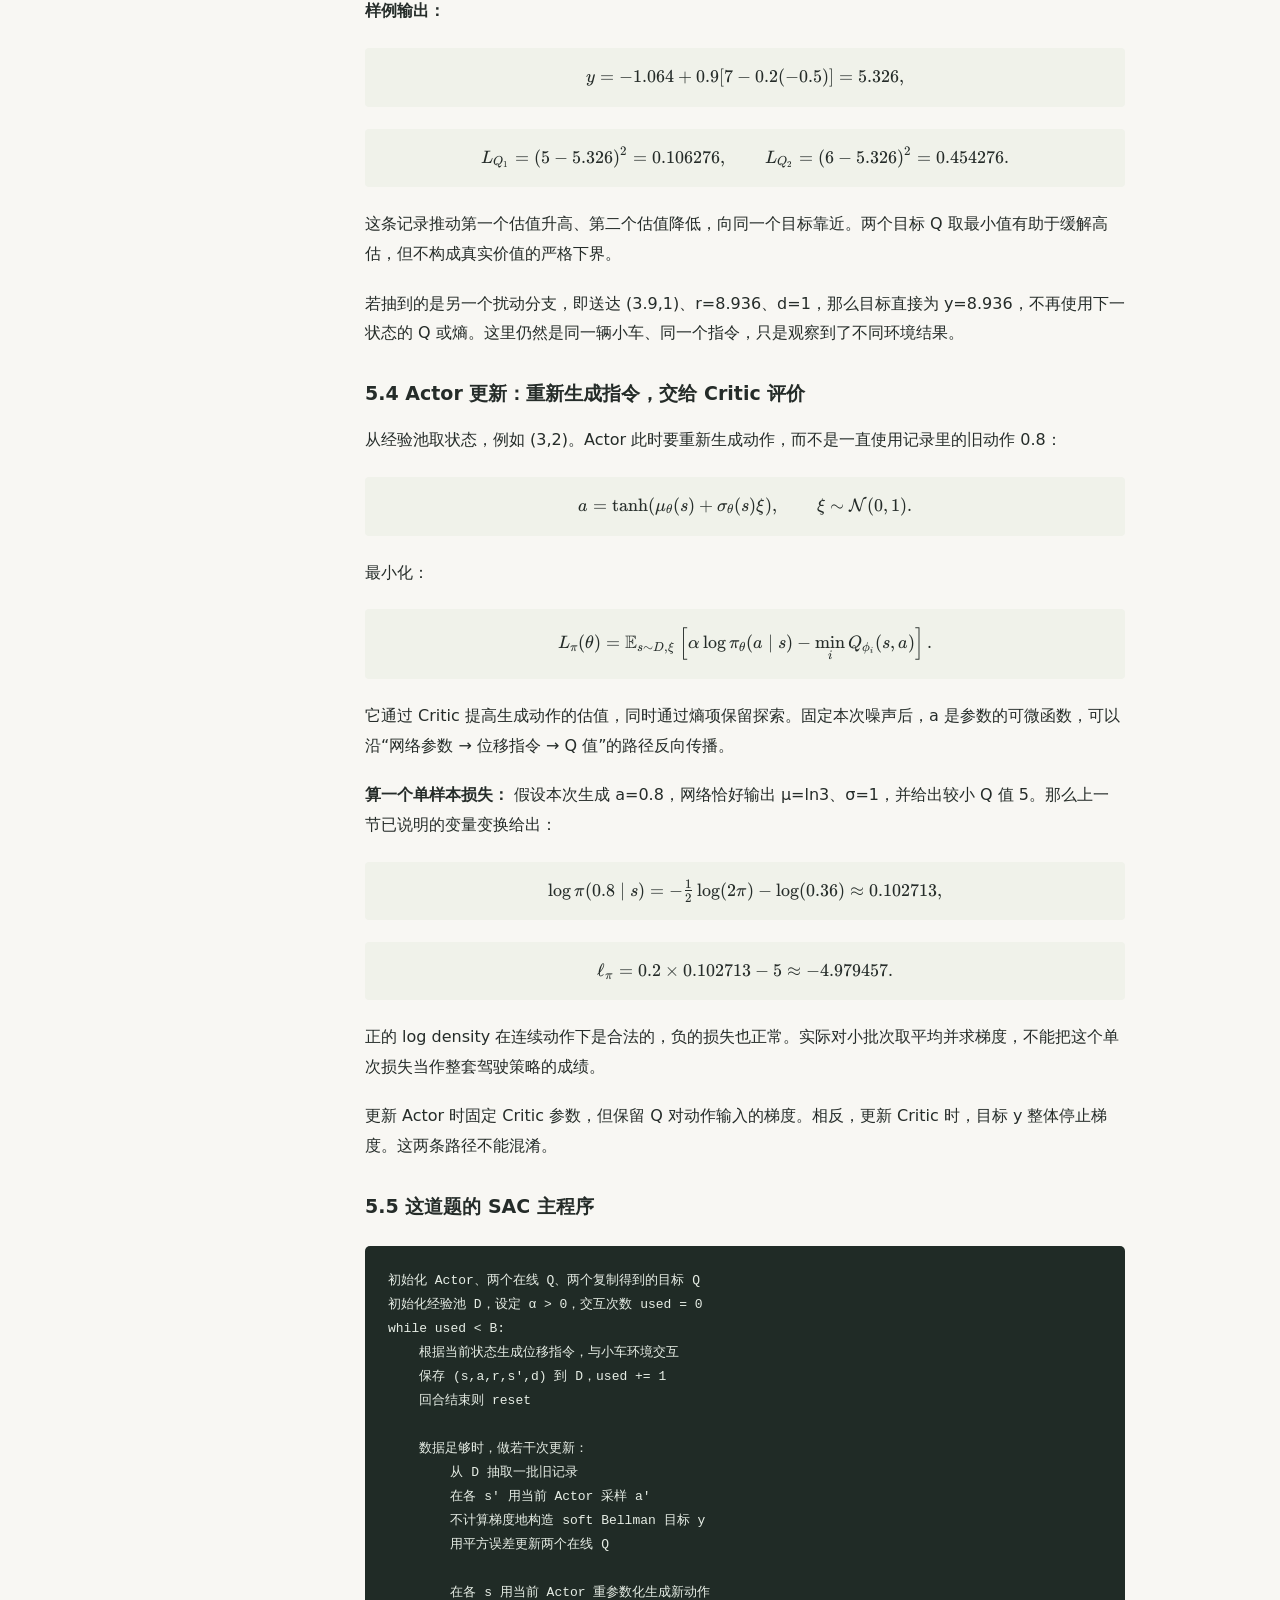
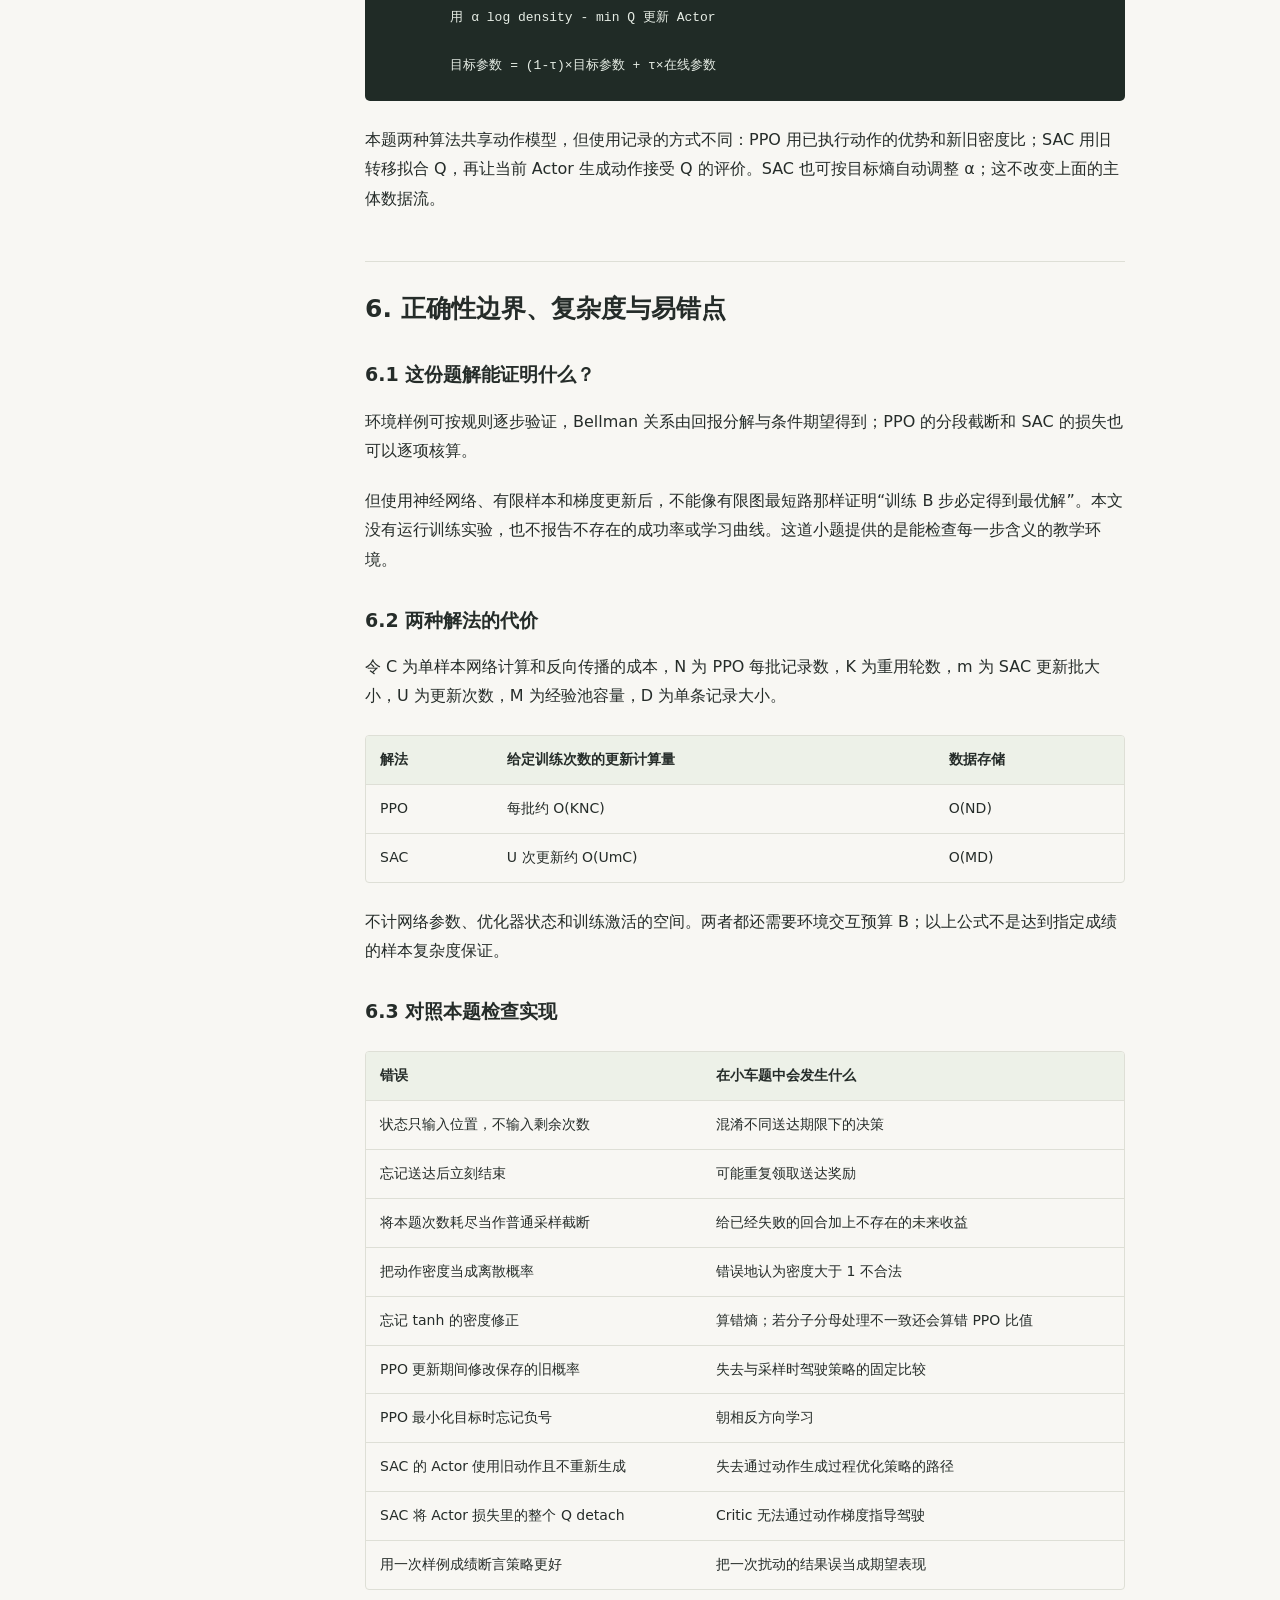
==== commit 500b66ee: "Rewrite PPO and SAC editorial around one complete delivery task" ====
--- a/posts/sac-ppo/index.html
+++ b/posts/sac-ppo/index.html
@@ -1,834 +1,494 @@
 <!doctype html>
 <html lang="zh-CN"><head><meta charset="utf-8"><meta name="viewport" content="width=device-width, initial-scale=1">
-<title>像读竞赛题解一样理解 PPO 与 SAC · tacmon</title><meta name="description" content="从题意、DP 建模到更新公式与伪代码，用程序设计竞赛题解的方式理解 PPO 和 SAC。">
+<title>题解：让小车学会送货——从同一道题理解 PPO 与 SAC · tacmon</title><meta name="description" content="一道完整的随机送货题，两种学习解法。从同一辆小车的交互记录推导价值函数、PPO 与 SAC。">
 <meta name="theme-color" content="#f8f7f3"><link rel="canonical" href="https://tacmon.github.io/posts/sac-ppo/">
-<meta property="og:title" content="像读竞赛题解一样理解 PPO 与 SAC"><meta property="og:description" content="从题意、DP 建模到更新公式与伪代码，用程序设计竞赛题解的方式理解 PPO 和 SAC。"><meta property="og:type" content="article"><meta property="og:url" content="https://tacmon.github.io/posts/sac-ppo/">
+<meta property="og:title" content="题解：让小车学会送货——从同一道题理解 PPO 与 SAC"><meta property="og:description" content="一道完整的随机送货题，两种学习解法。从同一辆小车的交互记录推导价值函数、PPO 与 SAC。"><meta property="og:type" content="article"><meta property="og:url" content="https://tacmon.github.io/posts/sac-ppo/">
 <link rel="icon" href="/assets/favicon.svg" type="image/svg+xml"><link rel="stylesheet" href="/assets/style.css"><link rel="stylesheet" href="/assets/katex/katex.min.css"><script defer src="/assets/katex/katex.min.js"></script><script defer src="/assets/math.js"></script></head><body>
 <a class="skip" href="#main">跳到正文</a><header class="site-header"><a class="brand" href="/">tacmon<span> / 学习笔记</span></a><nav aria-label="主导航"><a href="/">文章</a><a href="https://github.com/tacmon">GitHub ↗</a></nav></header>
-<main id="main"><div class="article-header"><a class="back" href="/">← 全部文章</a><p class="eyebrow">REINFORCEMENT LEARNING / 算法题解</p><h1>像读竞赛题解一样理解 PPO 与 SAC</h1><p class="lead">从“当前收益 + 后续价值”开始，理解两种策略学习方法。</p><div class="post-meta"><span>tacmon</span><span>PPO-Clip · 连续动作 SAC</span><a href="/content/sac-ppo.md">Markdown 源文 ↓</a></div></div>
-<div class="reading-layout"><aside class="toc" aria-label="文章目录"><p>本文目录</p><a href="#section-1">1. 题意：在未知环境中取得尽可能高的总分</a><a href="#section-2">2. 基础建模：把价值函数理解为近似 DP 表</a><a href="#section-3">3. PPO：好动作多做一点，但每次不要改得太猛</a><a href="#section-4">4. SAC：学一张动作价值表，并保留有价值的探索</a><a href="#section-5">5. 算法比较与复杂度</a><a href="#section-6">6. 实现时最容易 WA 的地方</a><a href="#section-7">参考资料</a><a class="back-top" href="#main">回到顶部 ↑</a></aside><article class="prose"><p>把强化学习看成一道“只能调用交互接口、不能查看完整地图的最优化题”，PPO 和 SAC 就是两种学习解法。本文按题意、建模、核心观察、更新公式、伪代码和易错点展开。PPO 使用 PPO-Clip；SAC 使用连续动作、双 Q、无需独立 V 网络的版本。</p>
-<h2 id="section-1">1. 题意：在未知环境中取得尽可能高的总分</h2>
-<p>每一步观察状态 <span class="math inline" data-tex="s_t">s_t</span>，选择动作 <span class="math inline" data-tex="a_t">a_t</span>，环境返回奖励 <span class="math inline" data-tex="r_t">r_t</span> 和下一状态 <span class="math inline" data-tex="s_{t+1}">s_{t+1}</span>。例如控制小车时，状态可以是位置与速度，动作可以是转向角与油门，奖励可以是前进距离减去碰撞惩罚。</p>
-<p>环境转移规律未知，只能通过交互收集经验。我们要学习一个策略 <span class="math inline" data-tex="\pi_\theta(a\mid s)">\pi_\theta(a\mid s)</span>：离散动作时它是概率，连续动作时它是概率密度。</p>
-<p>基本目标为：</p>
-<div class="math display" data-tex="\max_\theta J(\theta)=\mathbb E_{\pi_\theta}\left[\sum_{t=0}^{\infty}\gamma^t r_t\right],\qquad 0\le\gamma&lt;1.">\max_\theta J(\theta)=\mathbb E_{\pi_\theta}\left[\sum_{t=0}^{\infty}\gamma^t r_t\right],\qquad 0\le\gamma&lt;1.</div>
-<p>与普通竞赛题不同，输入并不完整：算法需要一边收集信息，一边改进决策。</p>
-<h2 id="section-2">2. 基础建模：把价值函数理解为近似 DP 表</h2>
-<h3>2.1 先约定：随机变量、固定取值与策略</h3>
-<p>下面采用马尔可夫决策过程的假设：当前状态已经包含预测下一步所需的信息；给定当前状态与动作后，环境的奖励和转移分布不再依赖更早的历史。</p>
-<div class="table-wrap"><table>
-<thead>
-<tr>
-<th>符号</th>
-<th>含义</th>
-</tr>
-</thead>
-<tbody>
-<tr>
-<td><span class="math inline" data-tex="S_t,A_t,R_t">S_t,A_t,R_t</span></td>
-<td>时刻 <span class="math inline" data-tex="t">t</span> 的状态、动作和执行动作后获得的奖励，是随机变量</td>
-</tr>
-<tr>
-<td><span class="math inline" data-tex="s,a">s,a</span></td>
-<td>我们准备评价的一个固定状态、固定动作</td>
-</tr>
-<tr>
-<td><span class="math inline" data-tex="s&#x27;">s&#x27;</span></td>
-<td>下一状态的某个可能取值；撇号表示“下一状态”，不是导数</td>
-</tr>
-<tr>
-<td><span class="math inline" data-tex="\pi(a\mid s)">\pi(a\mid s)</span></td>
-<td>在状态 <span class="math inline" data-tex="s">s</span> 下选择动作的策略；离散时是概率，连续时是密度</td>
-</tr>
-<tr>
-<td><span class="math inline" data-tex="\mathbb E_\pi">\mathbb E_\pi</span></td>
-<td>对环境的随机结果和策略产生的后续动作取期望</td>
-</tr>
-</tbody>
-</table></div>
-<p>后文交互记录中的小写 <span class="math inline" data-tex="s_t,a_t,r_t">s_t,a_t,r_t</span> 表示这些随机变量的一次实际观测。</p>
-<p>定义状态价值和动作价值：</p>
-<div class="math display" data-tex="V^\pi(s)=\mathbb E_\pi\left[\sum_{k=0}^{\infty}\gamma^k R_{t+k}\;\middle|\;S_t=s\right],">V^\pi(s)=\mathbb E_\pi\left[\sum_{k=0}^{\infty}\gamma^k R_{t+k}\;\middle|\;S_t=s\right],</div>
-<div class="math display" data-tex="Q^\pi(s,a)=\mathbb E_\pi\left[\sum_{k=0}^{\infty}\gamma^k R_{t+k}\;\middle|\;S_t=s,A_t=a\right].">Q^\pi(s,a)=\mathbb E_\pi\left[\sum_{k=0}^{\infty}\gamma^k R_{t+k}\;\middle|\;S_t=s,A_t=a\right].</div>
-<p>竖线右侧是取期望时固定的条件。<span class="math inline" data-tex="V^\pi(s)">V^\pi(s)</span> 从当前这一步起就按策略选动作；<span class="math inline" data-tex="Q^\pi(s,a)">Q^\pi(s,a)</span> 则把第一步动作固定为 <span class="math inline" data-tex="a">a</span>，之后才按策略选动作。这里对 Q 的定义应理解为从 <span class="math inline" data-tex="s">s</span> 出发主动执行指定动作 <span class="math inline" data-tex="a">a</span>，并不要求策略当前一定会采样到它。</p>
-<h3>2.2 Q 已经固定了动作，为什么还需要期望？</h3>
-<p><strong>固定当前动作，不等于固定整个未来。</strong> 在 Q 的定义中，只固定 <span class="math inline" data-tex="S_t=s,A_t=a">S_t=s,A_t=a</span>；从下一步开始，动作仍由策略采样，环境也仍然可能产生随机结果。</p>
-<div class="table-wrap"><table>
-<thead>
-<tr>
-<th>随机性的来源</th>
-<th>V 的定义中</th>
-<th>Q 的定义中</th>
-</tr>
-</thead>
-<tbody>
-<tr>
-<td>当前动作 <span class="math inline" data-tex="A_t">A_t</span></td>
-<td>按 <span class="math inline" data-tex="\pi(\cdot\mid s)">\pi(\cdot\mid s)</span> 采样</td>
-<td>固定为输入 a，不再采样</td>
-</tr>
-<tr>
-<td>当前奖励与下一状态</td>
-<td>由环境产生，可能随机</td>
-<td>即使固定 s、a，仍可能随机</td>
-</tr>
-<tr>
-<td>后续动作 <span class="math inline" data-tex="A_{t+1},A_{t+2},\ldots">A_{t+1},A_{t+2},\ldots</span></td>
-<td>按策略采样</td>
-<td>同样按策略采样</td>
-</tr>
-<tr>
-<td>后续奖励与状态转移</td>
-<td>由环境产生，可能随机</td>
-<td>同样由环境产生，可能随机</td>
-</tr>
-</tbody>
-</table></div>
-<p>可以把 Q 对应的轨迹生成过程写成：</p>
-<pre><code class="language-text">固定 S_t = s，A_t = a
-环境根据 (s, a) 产生 (R_t, S_{t+1})
-策略根据 S_{t+1} 采样 A_{t+1}
-环境根据 (S_{t+1}, A_{t+1}) 产生 (R_{t+1}, S_{t+2})
-继续交替，得到一条可能的未来轨迹
-对这些轨迹的折扣回报按其概率取平均，得到 Qπ(s,a)
-</code></pre>
-<p>因此，V 和 Q 的期望都涉及环境与策略两方面；区别是 Q 不对第一步动作求平均。策略随机性不一定导致回报不同，例如两个动作可能给出相同回报；但定义仍然成立。给定环境、策略和输入后，V、Q 是确定的期望值，随机的是采样轨迹和用有限样本算出的估计。</p>
-<p><strong>当前奖励能不能提出期望？先看奖励的定义。</strong></p>
-<p>当前奖励在折扣和中的系数为 <span class="math inline" data-tex="\gamma^0=1">\gamma^0=1</span>，所以首项是 <span class="math inline" data-tex="R_t">R_t</span>，不是 <span class="math inline" data-tex="\gamma R_t">\gamma R_t</span>；下一步奖励才乘 <span class="math inline" data-tex="\gamma">\gamma</span>。</p>
-<p>如果环境明确规定奖励是确定函数 <span class="math inline" data-tex="R_t=r(S_t,A_t)">R_t=r(S_t,A_t)</span>，那么固定 s、a 后，可以写成：</p>
-<div class="math display" data-tex="Q^\pi(s,a)=r(s,a)+\mathbb E_\pi\left[\sum_{k=1}^{\infty}\gamma^kR_{t+k}\;\middle|\;S_t=s,A_t=a\right].">Q^\pi(s,a)=r(s,a)+\mathbb E_\pi\left[\sum_{k=1}^{\infty}\gamma^kR_{t+k}\;\middle|\;S_t=s,A_t=a\right].</div>
-<p>将这个常数留在期望里面也完全正确，因为期望具有线性性质。</p>
-<p>如果奖励还依赖随机的下一状态，例如 <span class="math inline" data-tex="R_t=r(s,a,S_{t+1})">R_t=r(s,a,S_{t+1})</span>，或奖励机制本身含噪声，则固定 s、a 后，当前奖励仍可能随机。即使状态转移完全确定，随机奖励机制也可能使回报随机。一般情况下应拆成：</p>
-<div class="math display" data-tex="Q^\pi(s,a)=\mathbb E[R_t\mid S_t=s,A_t=a]
-+\mathbb E_\pi\left[\sum_{k=1}^{\infty}\gamma^kR_{t+k}\;\middle|\;S_t=s,A_t=a\right].">Q^\pi(s,a)=\mathbb E[R_t\mid S_t=s,A_t=a]
-+\mathbb E_\pi\left[\sum_{k=1}^{\infty}\gamma^kR_{t+k}\;\middle|\;S_t=s,A_t=a\right].</div>
-<p>注意，有些资料把奖励的条件期望也记作 r(s,a)。此时 r(s,a) 是确定的平均值，并不意味着实际采样得到的奖励每次相同。本文用 <span class="math inline" data-tex="\bar r(s,a)">\bar r(s,a)</span> 标记这个平均值。随机奖励与随机状态转移都属于环境随机性，两者可以相关，不要求相互独立。</p>
-<h3>2.3 Bellman 递推：动作没有消失，而是影响奖励与转移</h3>
-<p>把总回报拆成“第一步奖励 + 折扣后的剩余回报”：</p>
-<div class="math display" data-tex="\sum_{k=0}^{\infty}\gamma^kR_{t+k}
-=R_t+\gamma\sum_{j=0}^{\infty}\gamma^jR_{t+1+j}.">\sum_{k=0}^{\infty}\gamma^kR_{t+k}
-=R_t+\gamma\sum_{j=0}^{\infty}\gamma^jR_{t+1+j}.</div>
-<p>执行当前动作、到达下一状态后，后续按策略行动的预期回报就是该状态的 V 值。因此：</p>
-<div class="math display" data-tex="\boxed{Q^\pi(s,a)=\mathbb E\left[R_t+\gamma V^\pi(S_{t+1})\;\middle|\;S_t=s,A_t=a\right].}">\boxed{Q^\pi(s,a)=\mathbb E\left[R_t+\gamma V^\pi(S_{t+1})\;\middle|\;S_t=s,A_t=a\right].}</div>
-<p>这个一步递推与完整回报的期望，分工稍有不同：对于一个固定的下一状态，<span class="math inline" data-tex="V^\pi(s&#x27;)">V^\pi(s&#x27;)</span> 已经把从那里开始的策略采样和环境随机性平均过了。所以 Bellman 公式外层的期望只需对第一步环境产生的 <span class="math inline" data-tex="(R_t,S_{t+1})">(R_t,S_{t+1})</span> 求平均，不必再次显式展开后续所有动作。完整定义中的“整条未来轨迹的平均”，被拆成了外层的一步平均和 V 内部的后续平均。</p>
-<p><strong>右侧仍然依赖动作 a。</strong> 当前奖励和下一状态的分布，都由“在 s 执行 a”决定。不能在尚未约定分布时，直接省略右侧的条件，否则容易误以为右侧与 a 无关。</p>
-<p>把右侧的依赖写得更显式。对于离散状态，定义：</p>
-<div class="math display" data-tex="\bar r(s,a)=\mathbb E[R_t\mid S_t=s,A_t=a],">\bar r(s,a)=\mathbb E[R_t\mid S_t=s,A_t=a],</div>
-<div class="math display" data-tex="P(s&#x27;\mid s,a)=\Pr(S_{t+1}=s&#x27;\mid S_t=s,A_t=a).">P(s&#x27;\mid s,a)=\Pr(S_{t+1}=s&#x27;\mid S_t=s,A_t=a).</div>
-<p>这里 <span class="math inline" data-tex="\bar r(s,a)">\bar r(s,a)</span> 是即时奖励的期望，<span class="math inline" data-tex="P(s&#x27;\mid s,a)">P(s&#x27;\mid s,a)</span> 是状态转移概率。于是：</p>
-<div class="math display" data-tex="\boxed{Q^\pi(s,a)=\bar r(s,a)+\gamma\sum_{s&#x27;}P(s&#x27;\mid s,a)V^\pi(s&#x27;).}">\boxed{Q^\pi(s,a)=\bar r(s,a)+\gamma\sum_{s&#x27;}P(s&#x27;\mid s,a)V^\pi(s&#x27;).}</div>
-<p>动作 a 同时出现在奖励函数和转移概率里；V 只接收下一状态，但“到达哪个下一状态”由 a 影响。连续状态时，将求和改为对下一状态转移分布的积分即可。奖励与下一状态可以相关，上面的拆分只使用期望的线性性质，并不要求它们独立。</p>
-<p>为什么后续用 V，而不继续把第一个动作 a 作为输入？因为它已经执行完毕。在马尔可夫假设下，下一状态包含后续决策所需的信息，后续动作由策略决定。离散动作时：</p>
-<div class="math display" data-tex="V^\pi(s&#x27;)=\sum_{a&#x27;}\pi(a&#x27;\mid s&#x27;)Q^\pi(s&#x27;,a&#x27;).">V^\pi(s&#x27;)=\sum_{a&#x27;}\pi(a&#x27;\mid s&#x27;)Q^\pi(s&#x27;,a&#x27;).</div>
-<p>这里 <span class="math inline" data-tex="a&#x27;">a&#x27;</span> 表示下一步动作，与第一步固定的 a 区分开。连续动作时，同样改为对策略分布积分。</p>
-<h3>基础样例：同一个路口，为什么不同动作的 Q 不同？</h3>
-<p><strong>样例输入</strong></p>
-<p>站在同一个路口 s，可以向左或向右。取 <span class="math inline" data-tex="\gamma=0.9">\gamma=0.9</span>，两种动作的即时奖励和转移均确定：</p>
-<div class="table-wrap"><table>
-<thead>
-<tr>
-<th>第一动作</th>
+<main id="main"><div class="article-header"><a class="back" href="/">← 全部文章</a><p class="eyebrow">REINFORCEMENT LEARNING / 算法题解</p><h1>题解：让小车学会送货——从同一道题理解 PPO 与 SAC</h1><p class="lead">一辆小车、一套完整规则、两种学习解法。每个公式都回到一次具体的送货决策。</p><div class="post-meta"><span>tacmon</span><span>PPO-Clip · 连续动作 SAC</span><a href="/content/sac-ppo.md">Markdown 源文 ↓</a></div></div>
+<div class="reading-layout"><aside class="toc" aria-label="文章目录"><p>本文目录</p><a href="#section-1">1. 题目：有限步数内送达</a><a href="#section-2">2. 第一问：控制器究竟输出什么？</a><a href="#section-3">3. 第二问：当前位置和当前指令，分别值多少分？</a><a href="#section-4">4. 解法一：PPO——用一批送货记录改进驾驶策略</a><a href="#section-5">5. 解法二：SAC——让旧的驾驶经验继续发挥作用</a><a href="#section-6">6. 正确性边界、复杂度与易错点</a><a href="#section-7">7. 回到题目：我们最终交付什么？</a><a href="#section-8">参考资料与样例核验</a><a class="back-top" href="#main">回到顶部 ↑</a></aside><article class="prose"><p>这篇题解只研究一道题：<strong>控制一辆有随机位移误差的小车，在规定步数内把货物送到终点。</strong> PPO 和 SAC 是这道题的两种学习解法。所有状态、动作、奖励和训练样例，都来自下面这套规则。</p>
+<p>阅读路线是：先亲手算一次小车移动，再为小车建立价值函数，最后分别用 PPO 和 SAC 更新驾驶策略。无需先记住算法名字。</p>
+<h2 id="section-1">1. 题目：有限步数内送达</h2>
+<h3>1.1 题目背景与完整规则</h3>
+<p>一条直线道路的坐标范围是 [0, 4]。小车从 0 出发，位置达到 3.8 即视为送达，最多可以操作 6 次。控制器每次看到当前位置和剩余操作次数，再输出一个位移指令。</p>
+<div class="table-wrap"><table>
+<thead>
+<tr>
+<th>项目</th>
+<th>本题规定</th>
+</tr>
+</thead>
+<tbody>
+<tr>
+<td>状态</td>
+<td><span class="math inline" data-tex="s=(x,h)">s=(x,h)</span>：当前位置 x、剩余操作次数 h</td>
+</tr>
+<tr>
+<td>初始状态</td>
+<td><span class="math inline" data-tex="s_0=(0,6)">s_0=(0,6)</span></td>
+</tr>
+<tr>
+<td>动作</td>
+<td><span class="math inline" data-tex="a\in[-1,1]">a\in[-1,1]</span>：有符号的位移指令，正数向右，负数向左</td>
+</tr>
+<tr>
+<td>路面扰动</td>
+<td>每步独立抽取 <span class="math inline" data-tex="\eta\in\{-0.1,+0.1\}">\eta\in\{-0.1,+0.1\}</span>，各有 0.5 的概率</td>
+</tr>
+<tr>
+<td>下一位置</td>
+<td><span class="math inline" data-tex="x&#x27;=\operatorname{clip}(x+a+\eta,0,4)">x&#x27;=\operatorname{clip}(x+a+\eta,0,4)</span></td>
+</tr>
+<tr>
+<td>下一剩余次数</td>
+<td><span class="math inline" data-tex="h&#x27;=h-1">h&#x27;=h-1</span></td>
+</tr>
+<tr>
+<td>单步奖励</td>
+<td><span class="math inline" data-tex="r=-1-0.1a^2+10\,\mathbf1[x&#x27;\ge3.8]">r=-1-0.1a^2+10\,\mathbf1[x&#x27;\ge3.8]</span></td>
+</tr>
+<tr>
+<td>回合终止</td>
+<td><span class="math inline" data-tex="x&#x27;\ge3.8">x&#x27;\ge3.8</span> 或 <span class="math inline" data-tex="h&#x27;=0">h&#x27;=0</span>，满足任一个就结束</td>
+</tr>
+<tr>
+<td>折扣因子</td>
+<td><span class="math inline" data-tex="\gamma=0.9">\gamma=0.9</span></td>
+</tr>
+</tbody>
+</table></div>
+<p>这里 clip 表示把位置限制在道路范围内；指示函数 <span class="math inline" data-tex="\mathbf1[\cdot]">\mathbf1[\cdot]</span> 在条件成立时为 1，否则为 0。</p>
+<p>每走一步扣 1 分，较大的位移指令还要支付额外代价，送达则加 10 分。终止后没有后续奖励，也不能再次领取送达奖励。若最后一次操作恰好送达，照常获得送达奖励，然后结束。</p>
+<p><strong>本题的 6 步期限属于任务规则。</strong> 次数耗尽是真正终止，不是为了方便采样而提前截断，因此终止时后续价值为 0。把 h 放进状态，是为了让控制器分清“还有 5 步”和“只剩 1 步”。</p>
+<h3>1.2 输入、输出与评测目标</h3>
+<p>这是一道交互式学习题，不是输入一张完整地图后一次性输出路径。</p>
+<pre><code class="language-text">reset() -&gt; (x=0, h=6)
+step(a) -&gt; (下一状态 s', 本步奖励 r, 是否终止 d)
+</code></pre>
+<p>训练阶段允许重复调用接口，预算记为 B 次 step。训练结果是一个策略模型。评测时冻结参数，从初始状态开始反复送货，用独立扰动运行多个回合，计算折扣总奖励的平均值：</p>
+<div class="math display" data-tex="J(\pi)=\mathbb E_\pi\left[\sum_{t=0}^{T-1}0.9^tR_t\right],\qquad T\le6.">J(\pi)=\mathbb E_\pi\left[\sum_{t=0}^{T-1}0.9^tR_t\right],\qquad T\le6.</div>
+<p>越高越好。成功率也可以记录，但它不是本题唯一的评分指标：耗时和动作代价同样计入奖励。</p>
+<p>本文把环境规则全部写出来，是为了能核对样例。介绍 PPO、SAC 时，学习器只使用交互数据，不把已知公式直接交给规划算法求解。对这个小题，固定向右或利用模型做数值规划都值得作为基线；并不宣称必须使用深度强化学习。</p>
+<h3>1.3 样例一：一条完整送货轨迹</h3>
+<p><strong>样例输入：</strong> 四次都输出 a=1；这次环境抽到的扰动依次为 +0.1、+0.1、+0.1、-0.1。</p>
+<div class="table-wrap"><table>
+<thead>
+<tr>
+<th>操作前状态</th>
+<th>动作</th>
+<th>扰动</th>
+<th>操作后状态</th>
+<th>奖励</th>
+<th>终止？</th>
+</tr>
+</thead>
+<tbody>
+<tr>
+<td>(0,6)</td>
+<td>1</td>
+<td>+0.1</td>
+<td>(1.1,5)</td>
+<td>-1.1</td>
+<td>否</td>
+</tr>
+<tr>
+<td>(1.1,5)</td>
+<td>1</td>
+<td>+0.1</td>
+<td>(2.2,4)</td>
+<td>-1.1</td>
+<td>否</td>
+</tr>
+<tr>
+<td>(2.2,4)</td>
+<td>1</td>
+<td>+0.1</td>
+<td>(3.3,3)</td>
+<td>-1.1</td>
+<td>否</td>
+</tr>
+<tr>
+<td>(3.3,3)</td>
+<td>1</td>
+<td>-0.1</td>
+<td>(4,2)</td>
+<td>8.9</td>
+<td>是</td>
+</tr>
+</tbody>
+</table></div>
+<p><strong>样例输出：</strong> 送达，总折扣奖励为 3.5071。</p>
+<p><strong>样例解释：</strong> 最后一步原始位置为 4.2，被截到 4；奖励是 -1-0.1+10=8.9。第一步奖励的系数是 1，因此总分为：</p>
+<div class="math display" data-tex="-1.1+0.9(-1.1)+0.9^2(-1.1)+0.9^3(8.9)=3.5071.">-1.1+0.9(-1.1)+0.9^2(-1.1)+0.9^3(8.9)=3.5071.</div>
+<p>这只是一条给定扰动下的轨迹，不能把它当成策略的期望成绩。</p>
+<h2 id="section-2">2. 第一问：控制器究竟输出什么？</h2>
+<h3>2.1 从小车状态到动作分布</h3>
+<p>先考虑一个具体决策：小车位于 x=3，还剩 2 步。向右移动 0.8，可能恰好到达，也可能差一点。学习中的控制器不必立即认定某个指令最好，可以输出一个动作分布：</p>
+<div class="math display" data-tex="\pi_\theta(\cdot\mid s),\qquad s=(3,2).">\pi_\theta(\cdot\mid s),\qquad s=(3,2).</div>
+<p>θ 是同一个策略网络的参数。不同状态得到不同分布，但这些分布都定义在同一个动作空间 [-1,1] 上。这里的分布描述“控制器会怎么选动作”，不是“某个动作送达的成功率”。</p>
+<p>本题使用连续动作。为让两种解法共享同一种 Actor，可以让网络输出高斯分布的均值和标准差，再通过 tanh 限制动作范围：</p>
+<div class="math display" data-tex="(\mu_\theta(s),\sigma_\theta(s))=f_\theta(s),\qquad\sigma_\theta(s)&gt;0,">(\mu_\theta(s),\sigma_\theta(s))=f_\theta(s),\qquad\sigma_\theta(s)&gt;0,</div>
+<div class="math display" data-tex="\xi\sim\mathcal N(0,1),\qquad u=\mu_\theta(s)+\sigma_\theta(s)\xi,\qquad a=\tanh u.">\xi\sim\mathcal N(0,1),\qquad u=\mu_\theta(s)+\sigma_\theta(s)\xi,\qquad a=\tanh u.</div>
+<p>这个策略产生 (-1,1) 内的动作，都是本题允许的指令。接口也允许端点 ±1，例如上一节的手工基线；有限的高斯输出经 tanh 不会恰好取到端点。</p>
+<h3>2.2 为什么不输入步骤 t？</h3>
+<p>本题输入的是 (x,h)，剩余次数已经包含时间信息。所以无需再把 t 单独输入网络。相同参数、相同 (x,h) 会得到相同动作分布，但两次采样结果可以不同。</p>
+<p>如果只输入 x，把剩余 1 步和剩余 5 步混在一起，就遗漏了会影响决策的任务信息。这说明平稳策略 <span class="math inline" data-tex="\pi_\theta(a\mid s)">\pi_\theta(a\mid s)</span> 并不意味着忽略期限，而是要求状态把需要的信息提供完整。</p>
+<h3>2.3 本题谈的是密度，不是离散动作概率</h3>
+<p>动作有无穷多个可能值，单独一个精确动作点的概率为 0。<span class="math inline" data-tex="\pi_\theta(a\mid s)">\pi_\theta(a\mid s)</span> 表示密度，归一化条件是：</p>
+<div class="math display" data-tex="\int_{-1}^{1}\pi_\theta(a\mid s)\,da=1.">\int_{-1}^{1}\pi_\theta(a\mid s)\,da=1.</div>
+<p>密度可以大于 1，也不能把几条采样记录的密度直接相加，要求和为 1。若把题目另行改成只有左、停、右三个按钮，才会用三个动作的概率之和等于 1；本文不在中途切换到那个版本。</p>
+<h2 id="section-3">3. 第二问：当前位置和当前指令，分别值多少分？</h2>
+<h3>3.1 为本题定义 V 和 Q</h3>
+<p>把大写 <span class="math inline" data-tex="S_t,A_t,R_t">S_t,A_t,R_t</span> 用于随机变量，把小写 s、a 用于准备评价的固定状态和动作。后文数据记录中的小写 r 是已经观测到的一次奖励。</p>
+<p>状态价值：从当前状态开始，一直按照当前驾驶策略，预期还能得多少分？</p>
+<div class="math display" data-tex="V^\pi(s)=\mathbb E_\pi\left[\sum_{k=0}^{T-t-1}\gamma^kR_{t+k}\;\middle|\;S_t=s\right].">V^\pi(s)=\mathbb E_\pi\left[\sum_{k=0}^{T-t-1}\gamma^kR_{t+k}\;\middle|\;S_t=s\right].</div>
+<p>动作价值：第一步指定执行 a，之后再按当前驾驶策略，预期还能得多少分？</p>
+<div class="math display" data-tex="Q^\pi(s,a)=\mathbb E_\pi\left[\sum_{k=0}^{T-t-1}\gamma^kR_{t+k}\;\middle|\;S_t=s,A_t=a\right].">Q^\pi(s,a)=\mathbb E_\pi\left[\sum_{k=0}^{T-t-1}\gamma^kR_{t+k}\;\middle|\;S_t=s,A_t=a\right].</div>
+<p>这里 Q 应理解为从 s 主动执行指定动作 a，再跟随策略；连续动作的精确点概率为零，不妨碍通过环境转移规律定义这个条件价值。</p>
+<p>例如 <span class="math inline" data-tex="V^\pi((3,2))">V^\pi((3,2))</span> 评价“到了离终点不远的位置，还剩 2 步”；<span class="math inline" data-tex="Q^\pi((3,2),0.8)">Q^\pi((3,2),0.8)</span> 则评价“先向右发出 0.8 的指令，再按原策略驾驶”。它们均包含未来多步的收益，不是本步奖励。</p>
+<h3>3.2 固定了动作，随机性还在哪里？</h3>
+<p>仍然看 s=(3,2)、a=0.8。环境下一步可能出现：</p>
+<div class="table-wrap"><table>
+<thead>
+<tr>
+<th>扰动</th>
+<th>概率</th>
+<th>下一状态</th>
 <th>即时奖励</th>
+<th>后续是否继续</th>
+</tr>
+</thead>
+<tbody>
+<tr>
+<td>-0.1</td>
+<td>0.5</td>
+<td>(3.7,1)</td>
+<td>-1.064</td>
+<td>继续</td>
+</tr>
+<tr>
+<td>+0.1</td>
+<td>0.5</td>
+<td>(3.9,1)</td>
+<td>8.936</td>
+<td>送达并结束</td>
+</tr>
+</tbody>
+</table></div>
+<p>即时奖励来自 -1-0.1×0.8²，再根据是否送达加 10。因此，<strong>在本题中即使 s、a 固定，当前奖励也仍然随机</strong>：它取决于受到扰动后的下一位置。</p>
+<p>没有送达的分支还要继续：下一动作由策略采样，下一次扰动也由环境抽取。所以 Q 的期望平均的是所有可能的后续轨迹；V 相比 Q，还多了对当前动作的采样。</p>
+<p>如果换成只由 s、a 确定的奖励函数，当前奖励才可以作为常数提出期望；留在期望里面也正确。有些资料把奖励的条件均值记作 r(s,a)，不代表每次实际奖励都相同。</p>
+<h3>3.3 Bellman 递推就是这两条分支的加权平均</h3>
+<p>令 d 表示本次移动是否终止，终止后的价值设为 0，则：</p>
+<div class="math display" data-tex="\boxed{Q^\pi(s,a)=\mathbb E\left[R_t+\gamma(1-d)V^\pi(S_{t+1})\;\middle|\;S_t=s,A_t=a\right].}">\boxed{Q^\pi(s,a)=\mathbb E\left[R_t+\gamma(1-d)V^\pi(S_{t+1})\;\middle|\;S_t=s,A_t=a\right].}</div>
+<p>在上一张表里，这个公式具体就是：</p>
+<div class="math display" data-tex="Q^\pi((3,2),0.8)
+=0.5\left[-1.064+0.9V^\pi((3.7,1))\right]+0.5(8.936).">Q^\pi((3,2),0.8)
+=0.5\left[-1.064+0.9V^\pi((3.7,1))\right]+0.5(8.936).</div>
+<p>这说明 a 没有消失：改变指令，下一位置、是否送达和奖励都会改变。右侧的期望必须按“当前处于 s、执行 a”之后的环境结果计算。</p>
+<p><strong>数值样例：</strong> 为练习递推，假设已经知道该驾驶策略的 <span class="math inline" data-tex="V^\pi((3.7,1))=7">V^\pi((3.7,1))=7</span>，则：</p>
+<div class="math display" data-tex="Q^\pi((3,2),0.8)=0.5(-1.064+0.9\times7)+0.5\times8.936=7.086.">Q^\pi((3,2),0.8)=0.5(-1.064+0.9\times7)+0.5\times8.936=7.086.</div>
+<p>这里 7 是给定的后续期望价值，不是额外的环境奖励。固定下一状态后的后续策略和环境随机性，已经在 V 中平均过；外层只需处理当前一步的随机结果。</p>
+<h3>3.4 想到 DP 后，为什么还需要学习？</h3>
+<p>如果已知全部环境规律，可以对 h 倒序，用数值方法近似连续状态、动作上的 Bellman 递推。本题规模很小，这是一条合理路线。</p>
+<p>现在给学习器的限制是只读取 reset/step 数据。它不知道未来所有状态的价值，连续位置与连续动作又不能直接开一张有限数组精确存完。于是用网络做近似：Actor 根据 (x,h) 产生动作分布，Critic 根据驾驶经验估计价值。下面两种解法的区别，在于如何用这些经验改进 Actor。</p>
+<h2 id="section-4">4. 解法一：PPO——用一批送货记录改进驾驶策略</h2>
+<p>PPO-Clip 的主流程是：冻结一份旧驾驶策略，收集一批轨迹，评价每次操作，再有限度地调整动作分布。<a href="https://arxiv.org/abs/1707.06347">PPO 原论文</a></p>
+<h3>4.1 当前指令是否比“平常的驾驶选择”更好？</h3>
+<p>在状态 s 下，不能只问某个动作分数高不高，还要与当前策略在这个状态的平均表现比较：</p>
+<div class="math display" data-tex="A^\pi(s,a)=Q^\pi(s,a)-V^\pi(s).">A^\pi(s,a)=Q^\pi(s,a)-V^\pi(s).</div>
+<p>例如上一节算得 <span class="math inline" data-tex="Q^\pi((3,2),0.8)=7.086">Q^\pi((3,2),0.8)=7.086</span>，若该策略在 (3,2) 的状态价值为 6，那么这个指令的优势为 1.086。它表示：先指定 0.8 再跟随旧策略，比直接让旧策略选择第一步，预期多得 1.086 分。这两个价值是本例给定的策略评价量，不是每次移动都直接返回的数据。</p>
+<p>优势为正，增加该区域动作的选择倾向；优势为负，减少它。但先要从有限轨迹估计优势。</p>
+<p><strong>优势的期望为什么等于零？</strong> 固定同一个小车状态，按同一个策略对全部动作取平均：</p>
+<div class="math display" data-tex="V^\pi(s)=\int_{-1}^{1}\pi(a\mid s)Q^\pi(s,a)\,da,">V^\pi(s)=\int_{-1}^{1}\pi(a\mid s)Q^\pi(s,a)\,da,</div>
+<div class="math display" data-tex="\mathbb E_{a\sim\pi(\cdot\mid s)}[A^\pi(s,a)]
+=V^\pi(s)-V^\pi(s)=0.">\mathbb E_{a\sim\pi(\cdot\mid s)}[A^\pi(s,a)]
+=V^\pi(s)-V^\pi(s)=0.</div>
+<p>这个零是按当前策略加权后的真实优势均值，不是若干条驾驶记录的算术平均。改变动作分布后，新策略对旧优势的加权平均可以大于 0；重新评价新策略自己的优势，其在新策略下仍然均值为零。因此零均值并不妨碍改进驾驶策略。</p>
+<h3>4.2 样例二：从两条真实移动记录倒序计算优势</h3>
+<p>假设小车已经到达 (2,3)，接下来两次都发出 0.8，环境两次都抽到 +0.1。这是符合题目规则的一段轨迹：</p>
+<div class="table-wrap"><table>
+<thead>
+<tr>
+<th>t</th>
+<th>状态</th>
+<th>动作</th>
 <th>下一状态</th>
-<th>从那里按策略继续行动的价值</th>
-</tr>
-</thead>
-<tbody>
-<tr>
-<td>向左</td>
+<th>奖励</th>
+<th>终止</th>
+<th>采样时价值网络输出</th>
+</tr>
+</thead>
+<tbody>
+<tr>
+<td>0</td>
+<td>(2,3)</td>
+<td>0.8</td>
+<td>(2.9,2)</td>
+<td>-1.064</td>
+<td>否</td>
+<td>4</td>
+</tr>
+<tr>
 <td>1</td>
-<td><span class="math inline" data-tex="s_L">s_L</span></td>
-<td><span class="math inline" data-tex="V^\pi(s_L)=10">V^\pi(s_L)=10</span></td>
-</tr>
-<tr>
-<td>向右</td>
-<td>3</td>
-<td><span class="math inline" data-tex="s_R">s_R</span></td>
-<td><span class="math inline" data-tex="V^\pi(s_R)=2">V^\pi(s_R)=2</span></td>
-</tr>
-</tbody>
-</table></div>
-<p><strong>样例输出</strong></p>
-<pre><code class="language-text">Q(s, 左) = 10.0
-Q(s, 右) = 4.8
-</code></pre>
-<p><strong>样例解释</strong></p>
-<div class="math display" data-tex="Q^\pi(s,\text{左})=1+0.9\times10=10,">Q^\pi(s,\text{左})=1+0.9\times10=10,</div>
-<div class="math display" data-tex="Q^\pi(s,\text{右})=3+0.9\times2=4.8.">Q^\pi(s,\text{右})=3+0.9\times2=4.8.</div>
-<p>虽然都采用“即时收益 + 后续价值”的计算方式，但第一步动作不同，代入的奖励和下一状态不同。本例第一步的奖励与转移没有随机性，外层期望退化成直接计算；V 已经概括了后续可能的随机性。</p>
-<p>再把向左的转移改成随机的：即时奖励仍为 1，执行后以 0.8 的概率到达 <span class="math inline" data-tex="s_L">s_L</span>，以 0.2 的概率到达 <span class="math inline" data-tex="s_R">s_R</span>。此时：</p>
-<div class="math display" data-tex="Q^\pi(s,\text{左})=1+0.9\times(0.8\times10+0.2\times2)=8.56.">Q^\pi(s,\text{左})=1+0.9\times(0.8\times10+0.2\times2)=8.56.</div>
-<p>这就是期望的作用：固定当前状态和动作，对该动作可能产生的结果加权平均，而不是把当前动作也平均掉。</p>
-<p>由于状态和动作可能连续，不能开数组存完整 DP 表，于是用神经网络拟合。Actor 负责选择动作，Critic 负责估值；两者交替改进。</p>
-<h2 id="section-3">3. PPO：好动作多做一点，但每次不要改得太猛</h2>
-<p>PPO-Clip 根据新采样的轨迹更新策略，并通过截断代理目标减少过大更新的激励。<a href="https://arxiv.org/abs/1707.06347">PPO 原论文</a></p>
-<h3>3.1 核心观察：动作好不好，要与当前状态的平均水平比较</h3>
-<p>优势函数为：</p>
-<div class="math display" data-tex="A^\pi(s,a)=Q^\pi(s,a)-V^\pi(s).">A^\pi(s,a)=Q^\pi(s,a)-V^\pi(s).</div>
-<p>若一个状态平均能得 10 分，而选择动作 <span class="math inline" data-tex="a">a</span> 预计能得 13 分，那么优势为 3，应增加它的概率。优势为负则应降低概率。实际训练使用采样得到的估计 <span class="math inline" data-tex="\hat A_t">\hat A_t</span>。</p>
-<p><strong>这里隐含了一个性质：优势在当前策略下的期望为零。</strong> 精确地说，固定状态 s，并让动作按照定义 Q、V 时的同一个策略采样：</p>
-<div class="math display" data-tex="\boxed{\mathbb E_{a\sim\pi(\cdot\mid s)}[A^\pi(s,a)]=0.}">\boxed{\mathbb E_{a\sim\pi(\cdot\mid s)}[A^\pi(s,a)]=0.}</div>
-<p>这里对当前动作取期望；Q、V 本身已把相应的未来回报平均过了。由定义可直接推导：</p>
-<div class="math display" data-tex="\begin{aligned}
-\mathbb E_{a\sim\pi(\cdot\mid s)}[A^\pi(s,a)]
-&amp;=\mathbb E_{a\sim\pi(\cdot\mid s)}[Q^\pi(s,a)-V^\pi(s)]\\
-&amp;=\mathbb E_{a\sim\pi(\cdot\mid s)}[Q^\pi(s,a)]-V^\pi(s)\\
-&amp;=V^\pi(s)-V^\pi(s)=0.
-\end{aligned}">\begin{aligned}
-\mathbb E_{a\sim\pi(\cdot\mid s)}[A^\pi(s,a)]
-&amp;=\mathbb E_{a\sim\pi(\cdot\mid s)}[Q^\pi(s,a)-V^\pi(s)]\\
-&amp;=\mathbb E_{a\sim\pi(\cdot\mid s)}[Q^\pi(s,a)]-V^\pi(s)\\
-&amp;=V^\pi(s)-V^\pi(s)=0.
-\end{aligned}</div>
-<p>第二步能把 V 提出来，是因为状态 s 已固定，<span class="math inline" data-tex="V^\pi(s)">V^\pi(s)</span> 不随当前采样动作变化。第三步则使用“状态价值等于按策略概率对各动作价值加权平均”的关系。</p>
-<p><strong>样例输入</strong></p>
-<p>同一个状态下，策略及真实动作价值如下：</p>
-<div class="table-wrap"><table>
-<thead>
-<tr>
-<th>动作</th>
-<th>策略概率</th>
-<th><span class="math inline" data-tex="Q^\pi(s,a)">Q^\pi(s,a)</span></th>
-</tr>
-</thead>
-<tbody>
-<tr>
-<td>左</td>
-<td>0.75</td>
-<td>12</td>
-</tr>
-<tr>
-<td>右</td>
-<td>0.25</td>
-<td>4</td>
-</tr>
-</tbody>
-</table></div>
-<p><strong>样例输出</strong></p>
-<pre><code class="language-text">V(s) = 10
-A(s, 左) = 2
-A(s, 右) = -6
-策略加权的优势期望 = 0
-</code></pre>
-<p><strong>样例解释</strong></p>
-<div class="math display" data-tex="V^\pi(s)=0.75\times12+0.25\times4=10,">V^\pi(s)=0.75\times12+0.25\times4=10,</div>
-<div class="math display" data-tex="A^\pi(s,\text{左})=12-10=2,\qquad
-A^\pi(s,\text{右})=4-10=-6.">A^\pi(s,\text{左})=12-10=2,\qquad
-A^\pi(s,\text{右})=4-10=-6.</div>
-<p>所以：</p>
-<div class="math display" data-tex="\mathbb E_{a\sim\pi(\cdot\mid s)}[A^\pi(s,a)]
-=0.75\times2+0.25\times(-6)=0.">\mathbb E_{a\sim\pi(\cdot\mid s)}[A^\pi(s,a)]
-=0.75\times2+0.25\times(-6)=0.</div>
-<p>注意，是按策略概率加权后为零，并非所有动作的优势直接求算术平均为零。本例的算术平均为 <span class="math inline" data-tex="(2-6)/2=-2">(2-6)/2=-2</span>。</p>
-<p><strong>既然期望为零，为什么还能改进策略？</strong> 因为零均值对应当前策略的动作权重。暂时固定旧策略的优势，只把当前动作的采样权重改为“左 0.9、右 0.1”，则：</p>
-<div class="math display" data-tex="\mathbb E_{a\sim\pi_{\mathrm{new}}(\cdot\mid s)}[A^{\pi_{\mathrm{old}}}(s,a)]
-=0.9\times2+0.1\times(-6)=1.2&gt;0.">\mathbb E_{a\sim\pi_{\mathrm{new}}(\cdot\mid s)}[A^{\pi_{\mathrm{old}}}(s,a)]
-=0.9\times2+0.1\times(-6)=1.2&gt;0.</div>
-<p>这个值表示：只改变当前一步的动作选择、后续仍按旧策略行动时，相对旧状态价值的预期提升。它不是整套新策略的完整价值增量。若重新计算新策略自己的真实优势，其在新策略下的期望仍然为零。因此，“优势均值为零”与“可以通过改变策略提高回报”并不矛盾。</p>
-<p><strong>实际训练中的区别。</strong> 上述恒等式针对同一策略的真实 Q、V 和优势。有限采样得到的优势，即便使用真实优势，其样本均值也不一定恰好为零；实际 <span class="math inline" data-tex="\hat A_t">\hat A_t</span> 还受到价值估计误差等因素影响。实现中对一批优势减去样本均值，是额外的标准化操作，不是这个理论恒等式自动保证的结果。</p>
-<h3>3.2 从策略模型的输出，到新旧策略的概率比</h3>
-<p>前面把策略写成 <span class="math inline" data-tex="\pi_\theta(a\mid s)">\pi_\theta(a\mid s)</span>。现在把它落实到模型：<strong>它表示参数为 θ 的 Actor 在状态 s 下选择动作 a 的概率，而不是动作获得高分的概率。</strong></p>
-<div class="table-wrap"><table>
-<thead>
-<tr>
-<th>符号</th>
-<th>在模型中的角色</th>
-</tr>
-</thead>
-<tbody>
-<tr>
-<td>s</td>
-<td>输入：环境观测到的状态，通常编码成一个向量</td>
-</tr>
-<tr>
-<td>θ</td>
-<td>策略网络的可训练参数，例如各层的权重和偏置</td>
-</tr>
-<tr>
-<td>a</td>
-<td>要查询概率的动作；在训练记录中，是当时实际采样并执行的动作</td>
-</tr>
-<tr>
-<td><span class="math inline" data-tex="\pi_\theta(\cdot\mid s)">\pi_\theta(\cdot\mid s)</span></td>
-<td>模型在状态 s 下给出的完整动作分布</td>
-</tr>
-<tr>
-<td><span class="math inline" data-tex="\pi_\theta(a\mid s)">\pi_\theta(a\mid s)</span></td>
-<td>从完整分布中取出动作 a 对应的概率</td>
-</tr>
-</tbody>
-</table></div>
-<p><strong>离散动作模型：状态 → 网络分数 → softmax → 动作分布。</strong></p>
-<p>假设有 m 个动作 <span class="math inline" data-tex="a_0,\ldots,a_{m-1}">a_0,\ldots,a_{m-1}</span>，一种常见实现是让网络接收状态，输出每个动作对应的一个实数分数（logit）：</p>
-<div class="math display" data-tex="z=f_\theta(s)=(z_0,z_1,\ldots,z_{m-1}).">z=f_\theta(s)=(z_0,z_1,\ldots,z_{m-1}).</div>
-<p>这些分数本身不是概率，也不是 Q 值。再用 softmax 转换成概率：</p>
-<div class="math display" data-tex="\boxed{\pi_\theta(a_i\mid s)=\frac{\exp(z_i)}{\sum_{j=0}^{m-1}\exp(z_j)}.}">\boxed{\pi_\theta(a_i\mid s)=\frac{\exp(z_i)}{\sum_{j=0}^{m-1}\exp(z_j)}.}</div>
-<p>因此，固定同一个状态时，所有动作的概率之和自动等于 1。这里是“网络输入 s，输出全部动作的分布，再用 a 查询对应分量”；不需要把动作 a 也当作这个离散策略网络的输入。</p>
-<p>得到分布后，可以按它采样动作：</p>
-<div class="math display" data-tex="a_t\sim\pi_\theta(\cdot\mid s_t).">a_t\sim\pi_\theta(\cdot\mid s_t).</div>
-<p><strong>查询概率与采样动作是两件事。</strong> 比如先得到分布 (0.2, 0.8)，再按这个分布抽到动作 <span class="math inline" data-tex="a_0">a_0</span>，记录下来的动作概率就是 0.2。这个数字由模型计算出来，不是统计本批记录中该动作出现的次数得到的。概率 0.2 也不表示每五次采样必定出现一次。</p>
-<p><strong>旧策略与新策略：相同状态、相同动作，不同参数。</strong></p>
-<p>PPO 用旧参数 <span class="math inline" data-tex="\theta_{\mathrm{old}}">\theta_{\mathrm{old}}</span> 与环境交互，保存每条记录的状态、动作及其旧对数概率。随后在这批数据上更新参数 θ，并重新评价同一条记录：</p>
-<div class="math display" data-tex="p_{\mathrm{old}}=\pi_{\theta_{\mathrm{old}}}(a_t\mid s_t),\qquad
-p_{\mathrm{new}}=\pi_\theta(a_t\mid s_t).">p_{\mathrm{old}}=\pi_{\theta_{\mathrm{old}}}(a_t\mid s_t),\qquad
-p_{\mathrm{new}}=\pi_\theta(a_t\mid s_t).</div>
-<p>这里 <span class="math inline" data-tex="\pi_{\mathrm{old}}">\pi_{\mathrm{old}}</span> 是 <span class="math inline" data-tex="\pi_{\theta_{\mathrm{old}}}">\pi_{\theta_{\mathrm{old}}}</span> 的简写。两者通常使用相同的网络结构，只是参数版本不同。旧参数或保存的旧概率保持固定；新参数在优化过程中变化。刚开始更新这批数据、两套参数还相同时，概率比为 1。</p>
-<p>定义新旧策略的概率比：</p>
-<div class="math display" data-tex="\boxed{\rho_t(\theta)=\frac{\pi_\theta(a_t\mid s_t)}{\pi_{\mathrm{old}}(a_t\mid s_t)}.}">\boxed{\rho_t(\theta)=\frac{\pi_\theta(a_t\mid s_t)}{\pi_{\mathrm{old}}(a_t\mid s_t)}.}</div>
-<p>分子和分母必须使用同一个状态 <span class="math inline" data-tex="s_t">s_t</span>、同一个已采样动作 <span class="math inline" data-tex="a_t">a_t</span>。此时不需要用新策略重新采样动作，也不需要再与环境交互一次。</p>
-<p><strong>模型输出样例：0.2 和 0.3 是怎么计算出来的？</strong></p>
-<p>设只有两个动作 <span class="math inline" data-tex="a_0,a_1">a_0,a_1</span>。对于同一个状态 <span class="math inline" data-tex="s_A">s_A</span>，假设旧网络和更新后的网络输出以下 logits。为方便手算，使用自然对数表示分数：</p>
-<div class="table-wrap"><table>
-<thead>
-<tr>
-<th>参数版本</th>
-<th>网络输出的 logits</th>
-<th>指数化结果</th>
-<th>softmax 后的动作概率</th>
-</tr>
-</thead>
-<tbody>
-<tr>
-<td>旧参数</td>
-<td><span class="math inline" data-tex="(0,\ln4)">(0,\ln4)</span></td>
-<td>(1, 4)</td>
-<td>(0.2, 0.8)</td>
-</tr>
-<tr>
-<td>更新后的参数</td>
-<td><span class="math inline" data-tex="(\ln3,\ln7)">(\ln3,\ln7)</span></td>
-<td>(3, 7)</td>
-<td>(0.3, 0.7)</td>
-</tr>
-</tbody>
-</table></div>
-<p>如果旧策略当时采样并执行的是 <span class="math inline" data-tex="a_0">a_0</span>，则：</p>
-<div class="math display" data-tex="\pi_{\mathrm{old}}(a_0\mid s_A)=\frac{e^0}{e^0+e^{\ln4}}=\frac15=0.2,">\pi_{\mathrm{old}}(a_0\mid s_A)=\frac{e^0}{e^0+e^{\ln4}}=\frac15=0.2,</div>
-<div class="math display" data-tex="\pi_\theta(a_0\mid s_A)=\frac{e^{\ln3}}{e^{\ln3}+e^{\ln7}}=\frac3{10}=0.3,">\pi_\theta(a_0\mid s_A)=\frac{e^{\ln3}}{e^{\ln3}+e^{\ln7}}=\frac3{10}=0.3,</div>
-<div class="math display" data-tex="\rho=\frac{0.3}{0.2}=1.5.">\rho=\frac{0.3}{0.2}=1.5.</div>
-<p>所以，后面截断样例 A 中的“旧概率 0.2、新概率 0.3”，可以来自这样两次网络前向计算。这里给定 logits 是为了展示概率计算过程，并不是说一次梯度更新必然把概率从 0.2 改成 0.3；实际变化由网络、损失、数据和优化器共同决定。</p>
-<p>如果当时采样的是另一个动作 <span class="math inline" data-tex="a_1">a_1</span>，则应该取另一列，概率比变成 <span class="math inline" data-tex="0.7/0.8=0.875">0.7/0.8=0.875</span>，不能仍使用 1.5。</p>
-<p>代码中的数据流可以写成：</p>
-<pre><code class="language-text">采集数据时：
-    old_logits = actor_old(s_t)
-    old_distribution = Categorical(logits=old_logits)
-    a_t = old_distribution.sample()
-    old_log_prob = old_distribution.log_prob(a_t)
-    保存 s_t、a_t、old_log_prob 等数据
-
-更新当前策略时：
-    new_logits = actor_current(保存的 s_t)
-    new_distribution = Categorical(logits=new_logits)
-    new_log_prob = new_distribution.log_prob(保存的 a_t)
-    ratio = exp(new_log_prob - 保存的 old_log_prob)
-</code></pre>
-<p>最大化 <span class="math inline" data-tex="\mathbb E_t[\rho_t\hat A_t]">\mathbb E_t[\rho_t\hat A_t]</span> 会倾向于增加正优势动作的概率、减少负优势动作的概率。但有限样本有噪声，反复优化同一批数据可能改过头，下一节的截断目标就是为此设计的。</p>
-<p><strong>连续动作时的对应关系。</strong> 连续动作通常不使用“每个动作一个 softmax 分量”的模型。例如高斯策略让网络输出均值和标准差，再计算已采样动作在该高斯分布下的概率密度。此时比值是同一动作处的新旧密度之比；单个动作点的概率通常为零，密度值可以大于 1，归一化要求是对整个动作空间积分为 1。若经过 tanh 等变换，还需要相应的密度修正。后面的 0.2、0.3 样例明确使用离散动作概率。</p>
-<h3>3.3 关键优化：截断继续改进的收益</h3>
+<td>(2.9,2)</td>
+<td>0.8</td>
+<td>(3.8,1)</td>
+<td>8.936</td>
+<td>是</td>
+<td>6</td>
+</tr>
+</tbody>
+</table></div>
+<p>这里 t 是这段记录的局部编号，网络输出 4、6 是当前 Critic 的估计，不保证等于真实 V。取 λ=0.8、γ=0.9。</p>
+<p>先算 TD 误差，也就是“一步奖励加下一状态估值，比原来的估值高多少”：</p>
+<div class="math display" data-tex="\delta_t=r_t+\gamma(1-d_t)V_{\mathrm{old}}(s_{t+1})-V_{\mathrm{old}}(s_t).">\delta_t=r_t+\gamma(1-d_t)V_{\mathrm{old}}(s_{t+1})-V_{\mathrm{old}}(s_t).</div>
+<p>本例得到：</p>
+<div class="math display" data-tex="\delta_0=-1.064+0.9\times6-4=0.336,\qquad
+\delta_1=8.936-6=2.936.">\delta_0=-1.064+0.9\times6-4=0.336,\qquad
+\delta_1=8.936-6=2.936.</div>
+<p>GAE 把后续误差也折回当前。用 c 表示下一条记录是否仍连接在同一轨迹中：</p>
+<div class="math display" data-tex="\hat A_t=\delta_t+\gamma\lambda c_t\hat A_{t+1}.">\hat A_t=\delta_t+\gamma\lambda c_t\hat A_{t+1}.</div>
+<p>从后向前算：</p>
+<div class="math display" data-tex="\hat A_1=2.936,\qquad \hat A_0=0.336+0.72\times2.936=2.44992.">\hat A_1=2.936,\qquad \hat A_0=0.336+0.72\times2.936=2.44992.</div>
+<p><strong>样例输出：</strong> 优势为 [2.44992, 2.936]；Critic 回归目标为：</p>
+<div class="math display" data-tex="\hat R_t=\hat A_t+V_{\mathrm{old}}(s_t),\qquad
+\hat R=[6.44992,\ 8.936].">\hat R_t=\hat A_t+V_{\mathrm{old}}(s_t),\qquad
+\hat R=[6.44992,\ 8.936].</div>
+<p>两次实际驾驶都比网络先前预期好。Actor 用这些优势更新策略；Critic 最小化 <span class="math inline" data-tex="(V_\phi(s_t)-\hat R_t)^2">(V_\phi(s_t)-\hat R_t)^2</span> 修正估值。更新时固定优势与目标，不让梯度穿过它们。</p>
+<p>如果采样器在一次送货尚未结束时停止收集，本段末尾的 c 为 0，但仍应从真实下一状态 bootstrap；只有送达或题目规定的次数耗尽，才将后续价值置零。若要标准化优势，先用原始优势构造价值回归目标。</p>
+<h3>4.3 同一个指令的“旧概率、新概率”从哪里来？</h3>
+<p>继续使用样例二的第一条记录 s=(2,3)、a=0.8。旧策略已经执行过这条指令，现在训练新参数。我们重新把同一个 s 输入新网络，查询同一个 a 的密度，不重新采样，也不重新移动小车。</p>
+<div class="math display" data-tex="\rho_t(\theta)=\frac{\pi_\theta(a_t\mid s_t)}{\pi_{\mathrm{old}}(a_t\mid s_t)}.">\rho_t(\theta)=\frac{\pi_\theta(a_t\mid s_t)}{\pi_{\mathrm{old}}(a_t\mid s_t)}.</div>
+<p>对本题的 tanh 高斯 Actor，先把动作还原为：</p>
+<div class="math display" data-tex="u=\operatorname{atanh}(a),\qquad
+\pi_\theta(a\mid s)=\frac{\mathcal N(u;\mu_\theta(s),\sigma_\theta(s)^2)}{1-a^2}.">u=\operatorname{atanh}(a),\qquad
+\pi_\theta(a\mid s)=\frac{\mathcal N(u;\mu_\theta(s),\sigma_\theta(s)^2)}{1-a^2}.</div>
+<p>符号 u 是 tanh 前的连续变量。这里写的是密度的变量变换；a=0.8 时，u=ln3、<span class="math inline" data-tex="1-a^2=0.36">1-a^2=0.36</span>。</p>
+<p><strong>可手算的网络输出：</strong> 假设旧网络在这个状态输出 μ=ln3、σ=1；某次更新后，新网络输出 μ=ln3、σ=2/3。两者都在该动作对应的高斯中心：</p>
+<div class="math display" data-tex="p_{\mathrm{old}}=\frac{1}{\sqrt{2\pi}\times1\times0.36}\approx1.10817,">p_{\mathrm{old}}=\frac{1}{\sqrt{2\pi}\times1\times0.36}\approx1.10817,</div>
+<div class="math display" data-tex="p_{\mathrm{new}}=\frac{1}{\sqrt{2\pi}\times(2/3)\times0.36}\approx1.66226,
+\qquad \rho=1.5.">p_{\mathrm{new}}=\frac{1}{\sqrt{2\pi}\times(2/3)\times0.36}\approx1.66226,
+\qquad \rho=1.5.</div>
+<p>密度大于 1 是合法的。该动作附近的分布变得更集中，所以相同动作处的密度增加。这里给定两次网络输出是为了演示计算，不宣称梯度更新必然产生这组参数。</p>
+<p>实际代码保存旧 log density，再计算：</p>
+<pre><code class="language-text">old_log_prob = 采样时保存的 log π_old(a_t | s_t)
+new_log_prob = 当前模型评价同一个 s_t、同一个 a_t
+ratio = exp(new_log_prob - old_log_prob)
+</code></pre>
+<p>这里的数值来自 Actor，不是 Critic，也不是统计某个动作在数据中出现的次数。更新刚开始、参数还与采样时相同，ratio 为 1；同一批数据训练期间，旧 log probability 保持固定。</p>
+<h3>4.4 为什么不能一直增加这条动作的密度？</h3>
+<p>样例二告诉我们这次操作的估计优势为 2.44992，但它只经历了一种路面扰动。有限数据有噪声，反复过度相信这一批记录，可能让策略迅速偏向偶然的成功。</p>
 <p>PPO-Clip 最大化：</p>
 <div class="math display" data-tex="L^{\mathrm{clip}}(\theta)=\mathbb E_t\left[\min\left(\rho_t\hat A_t,\operatorname{clip}(\rho_t,1-\epsilon,1+\epsilon)\hat A_t\right)\right].">L^{\mathrm{clip}}(\theta)=\mathbb E_t\left[\min\left(\rho_t\hat A_t,\operatorname{clip}(\rho_t,1-\epsilon,1+\epsilon)\hat A_t\right)\right].</div>
-<p>按优势的正负分类讨论，单个样本的目标为：</p>
-<div class="math display" data-tex="\ell_t=
-\begin{cases}
-\hat A_t\min(\rho_t,1+\epsilon),&amp;\hat A_t\ge0,\\
-\hat A_t\max(\rho_t,1-\epsilon),&amp;\hat A_t&lt;0.
-\end{cases}">\ell_t=
-\begin{cases}
-\hat A_t\min(\rho_t,1+\epsilon),&amp;\hat A_t\ge0,\\
-\hat A_t\max(\rho_t,1-\epsilon),&amp;\hat A_t&lt;0.
-\end{cases}</div>
-<p>好动作的概率增加到一定程度后，不再给额外收益；坏动作的概率降低到一定程度后，也不再给额外收益。若变化方向错误，则仍保留纠正它的激励。</p>
-<p>取 <span class="math inline" data-tex="\epsilon=0.2">\epsilon=0.2</span>、<span class="math inline" data-tex="\hat A=2">\hat A=2</span>：</p>
-<div class="table-wrap"><table>
-<thead>
-<tr>
-<th>概率比</th>
-<th>普通目标</th>
-<th>PPO 截断目标</th>
+<p>取 ε=0.2，对刚才这条正优势记录：</p>
+<div class="table-wrap"><table>
+<thead>
+<tr>
+<th>密度比</th>
+<th>未截断的目标</th>
+<th>截断后的目标</th>
 </tr>
 </thead>
 <tbody>
 <tr>
 <td>1.0</td>
-<td>2.0</td>
-<td>2.0</td>
-</tr>
-<tr>
-<td>1.1</td>
-<td>2.2</td>
-<td>2.2</td>
+<td>2.44992</td>
+<td>2.44992</td>
+</tr>
+<tr>
+<td>1.2</td>
+<td>2.939904</td>
+<td>2.939904</td>
 </tr>
 <tr>
 <td>1.5</td>
-<td>3.0</td>
-<td>2.4</td>
-</tr>
-</tbody>
-</table></div>
-<p>截断的是目标中的收益，并非硬性限制真实概率比。共享网络参数、其他样本及多次更新仍可能使概率比超出区间，所以它不保证新旧策略距离一定很小。<a href="https://spinningup.openai.com/en/latest/algorithms/ppo.html">PPO 官方讲解</a></p>
-<h3>样例 1：PPO 的正、负优势到底怎么截断？</h3>
-<p><strong>样例输入</strong></p>
-<p>令 <span class="math inline" data-tex="\epsilon=0.2">\epsilon=0.2</span>。以下四行是四条采样记录，分别来自不同状态 <span class="math inline" data-tex="s_A,s_B,s_C,s_D">s_A,s_B,s_C,s_D</span>；它们不是同一个状态下的四个候选动作。优势已经算好，且不做优势标准化。</p>
-<p>为明确概率含义，假设每个状态只有两个动作 <span class="math inline" data-tex="a_0,a_1">a_0,a_1</span>，这四条记录中恰好都采样到了 <span class="math inline" data-tex="a_0">a_0</span>。表中的旧、新概率分别是该状态下 <span class="math inline" data-tex="\pi_{\mathrm{old}}(a_0\mid s)">\pi_{\mathrm{old}}(a_0\mid s)</span> 和 <span class="math inline" data-tex="\pi_\theta(a_0\mid s)">\pi_\theta(a_0\mid s)</span>。</p>
-<div class="table-wrap"><table>
-<thead>
-<tr>
-<th>记录及状态</th>
-<th>旧策略对已采样动作的概率</th>
-<th>新策略对同一动作的概率</th>
-<th>优势 <span class="math inline" data-tex="\hat A">\hat A</span></th>
-</tr>
-</thead>
-<tbody>
-<tr>
-<td>A，<span class="math inline" data-tex="s_A">s_A</span>：好动作，概率增加很多</td>
-<td>0.20</td>
-<td>0.30</td>
-<td>2</td>
-</tr>
-<tr>
-<td>B，<span class="math inline" data-tex="s_B">s_B</span>：坏动作，概率降低很多</td>
-<td>0.50</td>
-<td>0.30</td>
-<td>-2</td>
-</tr>
-<tr>
-<td>C，<span class="math inline" data-tex="s_C">s_C</span>：坏动作，概率反而增加</td>
-<td>0.20</td>
-<td>0.30</td>
-<td>-2</td>
-</tr>
-<tr>
-<td>D，<span class="math inline" data-tex="s_D">s_D</span>：好动作，概率反而降低</td>
-<td>0.50</td>
-<td>0.30</td>
-<td>2</td>
-</tr>
-</tbody>
-</table></div>
-<p><strong>为什么这一列的概率之和不是 1？</strong> 概率归一化要求是：固定一个状态，把该状态下所有可能动作的概率相加等于 1：</p>
-<div class="math display" data-tex="\sum_{a\in\mathcal A}\pi(a\mid s)=1.">\sum_{a\in\mathcal A}\pi(a\mid s)=1.</div>
-<p>上表固定的是每条记录中已采样的动作，不同行的条件状态不同，所以不能沿这一列求和检查归一化。即使多条记录来自同一状态，只要动作有重复或没有覆盖全部动作，记录中的概率之和也不必等于 1。</p>
-<p>把没有采样到的动作概率补齐，本例可以对应以下合法的策略分布。每个括号依次表示动作 <span class="math inline" data-tex="a_0,a_1">a_0,a_1</span> 的概率：</p>
-<div class="table-wrap"><table>
-<thead>
-<tr>
-<th>状态</th>
-<th>旧策略完整分布</th>
-<th>新策略完整分布</th>
-</tr>
-</thead>
-<tbody>
-<tr>
-<td><span class="math inline" data-tex="s_A">s_A</span></td>
-<td>(0.20, 0.80)</td>
-<td>(0.30, 0.70)</td>
-</tr>
-<tr>
-<td><span class="math inline" data-tex="s_B">s_B</span></td>
-<td>(0.50, 0.50)</td>
-<td>(0.30, 0.70)</td>
-</tr>
-<tr>
-<td><span class="math inline" data-tex="s_C">s_C</span></td>
-<td>(0.20, 0.80)</td>
-<td>(0.30, 0.70)</td>
-</tr>
-<tr>
-<td><span class="math inline" data-tex="s_D">s_D</span></td>
-<td>(0.50, 0.50)</td>
-<td>(0.30, 0.70)</td>
-</tr>
-</tbody>
-</table></div>
-<p>每个括号内的概率和都是 1。PPO 计算当前记录的概率比时，只取同一状态、同一已采样动作对应的两个概率。例如记录 A 使用 <span class="math inline" data-tex="0.30/0.20=1.5">0.30/0.20=1.5</span>；动作 <span class="math inline" data-tex="a_1">a_1</span> 的概率用于构成完整分布，不参与这条记录的概率比计算。</p>
-<p><strong>样例输出</strong></p>
-<p>计算单条记录的代理目标 <span class="math inline" data-tex="\ell">\ell</span>，然后计算四条记录组成的小批次 Actor 损失：</p>
-<pre><code class="language-text">ell_A =  2.4
-ell_B = -1.6
-ell_C = -3.0
-ell_D =  1.2
-L_clip = -0.25
-actor_loss = 0.25
-</code></pre>
-<p><strong>样例解释</strong></p>
-<p>截断区间为 <span class="math inline" data-tex="[0.8,1.2]">[0.8,1.2]</span>。</p>
-<div class="table-wrap"><table>
-<thead>
-<tr>
-<th>记录</th>
-<th>概率比 <span class="math inline" data-tex="\rho">\rho</span></th>
-<th><span class="math inline" data-tex="\rho\hat A">\rho\hat A</span></th>
-<th><span class="math inline" data-tex="\operatorname{clip}(\rho)\hat A">\operatorname{clip}(\rho)\hat A</span></th>
-<th>两者较小值</th>
-</tr>
-</thead>
-<tbody>
-<tr>
-<td>A</td>
-<td>1.5</td>
-<td>3.0</td>
-<td>2.4</td>
-<td>2.4</td>
-</tr>
-<tr>
-<td>B</td>
-<td>0.6</td>
-<td>-1.2</td>
-<td>-1.6</td>
-<td>-1.6</td>
-</tr>
-<tr>
-<td>C</td>
-<td>1.5</td>
-<td>-3.0</td>
-<td>-2.4</td>
-<td>-3.0</td>
-</tr>
-<tr>
-<td>D</td>
-<td>0.6</td>
-<td>1.2</td>
-<td>1.6</td>
-<td>1.2</td>
-</tr>
-</tbody>
-</table></div>
-<p>A、B 朝有利方向变化，但超过阈值后，本条记录不再奖励继续变化。C、D 朝不利方向变化，仍保留纠正它们的激励。特别注意 B：乘以负优势后，不能直接把“取较小值”理解为“取较小概率比”。</p>
-<p>小批次目标为：</p>
-<div class="math display" data-tex="L^{\mathrm{clip}}=\frac{2.4-1.6-3.0+1.2}{4}=-0.25.">L^{\mathrm{clip}}=\frac{2.4-1.6-3.0+1.2}{4}=-0.25.</div>
-<p>优化器做梯度下降，所以使用 <span class="math inline" data-tex="L_{\mathrm{actor}}=-L^{\mathrm{clip}}=0.25">L_{\mathrm{actor}}=-L^{\mathrm{clip}}=0.25</span>。这里没有加入熵奖励或价值损失。损失可以为负，绝对数值本身不代表策略好坏；它服务于本批数据上的梯度更新。</p>
-<h3>3.4 优势估计：一次倒序扫描计算 GAE</h3>
-<p>令 <span class="math inline" data-tex="b_t">b_t</span> 表示是否允许从下一状态 bootstrap，定义 TD 误差：</p>
-<div class="math display" data-tex="\delta_t=r_t+\gamma b_tV_{\mathrm{old}}(s_{t+1})-V_{\mathrm{old}}(s_t).">\delta_t=r_t+\gamma b_tV_{\mathrm{old}}(s_{t+1})-V_{\mathrm{old}}(s_t).</div>
-<p>GAE 可以倒序递推：</p>
-<div class="math display" data-tex="\hat A_t=\delta_t+\gamma\lambda c_t\hat A_{t+1}.">\hat A_t=\delta_t+\gamma\lambda c_t\hat A_{t+1}.</div>
-<p><span class="math inline" data-tex="c_t">c_t</span> 表示是否能继续连接到同一轨迹的下一条采样记录。真正终止时 <span class="math inline" data-tex="b_t=c_t=0">b_t=c_t=0</span>；仅因时间上限截断时，通常允许用最后状态 bootstrap，但不能递推到重置后的新回合。采样段末尾也应停止优势递推。</p>
-<p><span class="math inline" data-tex="\lambda">\lambda</span> 控制多步 TD 信息的权重。价值回归目标可以取：</p>
-<div class="math display" data-tex="\hat R_t=\hat A_t+V_{\mathrm{old}}(s_t),\qquad
-L_V(\phi)=\mathbb E_t[(V_\phi(s_t)-\hat R_t)^2].">\hat R_t=\hat A_t+V_{\mathrm{old}}(s_t),\qquad
-L_V(\phi)=\mathbb E_t[(V_\phi(s_t)-\hat R_t)^2].</div>
-<p>更新时固定优势和回归目标。若要标准化优势，应先用原始优势构造回归目标。</p>
-<h3>样例 2：一条三步轨迹，手算 GAE 和价值目标</h3>
-<p><strong>样例输入</strong></p>
-<p>轨迹为 <span class="math inline" data-tex="s_0\to s_1\to s_2\to s_3">s_0\to s_1\to s_2\to s_3</span>，在 <span class="math inline" data-tex="s_3">s_3</span> 真正终止。取 <span class="math inline" data-tex="\gamma=0.9">\gamma=0.9</span>、<span class="math inline" data-tex="\lambda=0.8">\lambda=0.8</span>，所以 <span class="math inline" data-tex="\gamma\lambda=0.72">\gamma\lambda=0.72</span>。</p>
-<div class="table-wrap"><table>
-<thead>
-<tr>
-<th>时刻 <span class="math inline" data-tex="t">t</span></th>
-<th>奖励 <span class="math inline" data-tex="r_t">r_t</span></th>
-<th>旧价值 <span class="math inline" data-tex="V(s_t)">V(s_t)</span></th>
-<th>下一状态旧价值</th>
-<th><span class="math inline" data-tex="b_t">b_t</span></th>
-<th><span class="math inline" data-tex="c_t">c_t</span></th>
-</tr>
-</thead>
-<tbody>
-<tr>
-<td>0</td>
-<td>1</td>
-<td>2</td>
-<td>3</td>
-<td>1</td>
-<td>1</td>
-</tr>
-<tr>
-<td>1</td>
-<td>0</td>
-<td>3</td>
-<td>4</td>
-<td>1</td>
-<td>1</td>
-</tr>
-<tr>
-<td>2</td>
-<td>5</td>
-<td>4</td>
-<td>0（终止）</td>
-<td>0</td>
-<td>0</td>
-</tr>
-</tbody>
-</table></div>
-<p><strong>样例输出</strong></p>
-<pre><code class="language-text">TD误差 δ = [1.7000, 0.6000, 1.0000]
-优势   A = [2.6504, 1.3200, 1.0000]
-价值目标 R = [4.6504, 4.3200, 5.0000]
-</code></pre>
-<p><strong>样例解释</strong></p>
-<p>先计算每一步的 TD 误差：</p>
-<div class="math display" data-tex="\delta_0=1+0.9\times3-2=1.7,\qquad
-\delta_1=0+0.9\times4-3=0.6,\qquad
-\delta_2=5-4=1.">\delta_0=1+0.9\times3-2=1.7,\qquad
-\delta_1=0+0.9\times4-3=0.6,\qquad
-\delta_2=5-4=1.</div>
-<p>再从后往前扫描：</p>
-<div class="math display" data-tex="\hat A_2=1,\qquad
-\hat A_1=0.6+0.72\times1=1.32,\qquad
-\hat A_0=1.7+0.72\times1.32=2.6504.">\hat A_2=1,\qquad
-\hat A_1=0.6+0.72\times1=1.32,\qquad
-\hat A_0=1.7+0.72\times1.32=2.6504.</div>
-<p>最后逐项加上旧价值，得到价值网络的回归目标。Actor 使用优势判断动作是否好于预期，Critic 使用价值目标修正估值。</p>
-<p><strong>边界变式：如果最后一步只是时间上限截断呢？</strong> 假设最后观测的价值为 <span class="math inline" data-tex="V(s_3)=6">V(s_3)=6</span>，任务本身没有终止，则最后一步使用 <span class="math inline" data-tex="b_2=1,c_2=0">b_2=1,c_2=0</span>：</p>
-<div class="math display" data-tex="\delta_2=5+0.9\times6-4=6.4,\qquad \hat A_2=6.4.">\delta_2=5+0.9\times6-4=6.4,\qquad \hat A_2=6.4.</div>
-<p>可以利用最后观测的价值，但不能把重置后新回合的优势接到这条轨迹上。</p>
-<h3>3.5 伪代码</h3>
-<pre><code class="language-text">初始化策略 πθ 和价值网络 Vφ
-重复：
-    用当前策略收集 N 步数据
-    保存状态、动作、奖励、边界标记、old_log_prob、old_value
-    倒序计算优势 A
-    R = A + old_value
-
-    重复 K 轮：
-        打乱数据并划分小批次
-        对每个小批次：
-            ratio = exp(new_log_prob - old_log_prob)
-            actor_loss = -mean(min(ratio*A, clip(ratio,1-ε,1+ε)*A))
-            critic_loss = mean((Vφ(s)-R)^2)
-            更新 Actor 和 Critic
-
-    丢弃本批数据，重新采样
-</code></pre>
-<p>PPO 属于 on-policy 方法：同一批新数据可以训练多轮，但通常不长期复用旧轨迹。</p>
-<h2 id="section-4">4. SAC：学一张动作价值表，并保留有价值的探索</h2>
-<p>SAC 将熵纳入学习目标，并使用经验回放。这里采用双 Q 和目标 Q 网络的连续动作版本。<a href="https://arxiv.org/html/1812.05905v2">SAC 论文</a></p>
-<h3>4.1 核心观察：不要过早认定某个动作最好</h3>
-<p>若当前估计两个动作的价值分别为 10 和 9.9，而估值本身还不准确，始终选择前者可能错失后者的真实价值。SAC 在奖励之外加入熵：</p>
-<div class="math display" data-tex="J(\pi)=\mathbb E_\pi\left[\sum_{t=0}^{\infty}\gamma^t\left(r_t+\alpha\mathcal H(\pi(\cdot\mid s_t))\right)\right],">J(\pi)=\mathbb E_\pi\left[\sum_{t=0}^{\infty}\gamma^t\left(r_t+\alpha\mathcal H(\pi(\cdot\mid s_t))\right)\right],</div>
-<div class="math display" data-tex="\mathcal H(\pi(\cdot\mid s))=-\mathbb E_{a\sim\pi}[\log\pi(a\mid s)].">\mathcal H(\pi(\cdot\mid s))=-\mathbb E_{a\sim\pi}[\log\pi(a\mid s)].</div>
-<p><span class="math inline" data-tex="\alpha&gt;0">\alpha&gt;0</span> 控制熵与奖励的相对权重。离散动作的熵反映分布的分散程度；连续动作使用微分熵，其值可以为负。</p>
-<h3>4.2 从 DP 推导 Soft：把 max 换成平滑的选择</h3>
-<p>先考虑有限个动作，令动作概率为 <span class="math inline" data-tex="p_i">p_i</span>。固定 Q 后，需要求解：</p>
-<div class="math display" data-tex="\max_{p_i}\left[\sum_i p_iQ_i-\alpha\sum_i p_i\log p_i\right],\qquad p_i\ge0,\quad\sum_i p_i=1.">\max_{p_i}\left[\sum_i p_iQ_i-\alpha\sum_i p_i\log p_i\right],\qquad p_i\ge0,\quad\sum_i p_i=1.</div>
-<p>引入拉格朗日乘子 <span class="math inline" data-tex="\eta">\eta</span>，求导得到：</p>
-<div class="math display" data-tex="Q_i-\alpha(\log p_i+1)+\eta=0.">Q_i-\alpha(\log p_i+1)+\eta=0.</div>
-<p>因此：</p>
-<div class="math display" data-tex="p_i=\frac{\exp(Q_i/\alpha)}{\sum_j\exp(Q_j/\alpha)}.">p_i=\frac{\exp(Q_i/\alpha)}{\sum_j\exp(Q_j/\alpha)}.</div>
-<p>代回最优值为：</p>
-<div class="math display" data-tex="V(s)=\alpha\log\sum_a\exp(Q(s,a)/\alpha).">V(s)=\alpha\log\sum_a\exp(Q(s,a)/\alpha).</div>
-<p>硬性的最大值变成 log-sum-exp。<span class="math inline" data-tex="\alpha">\alpha</span> 小时更偏向最高价值动作，较大时分布更分散。连续动作下求和变为积分，通常难以直接求解，于是用 Actor 近似这种策略。</p>
-<h3>4.3 Critic 更新：带熵的 Bellman 递推</h3>
-<p>对给定策略，定义：</p>
-<div class="math display" data-tex="V^\pi_{\mathrm{soft}}(s)=\mathbb E_{a\sim\pi}[Q^\pi_{\mathrm{soft}}(s,a)-\alpha\log\pi(a\mid s)].">V^\pi_{\mathrm{soft}}(s)=\mathbb E_{a\sim\pi}[Q^\pi_{\mathrm{soft}}(s,a)-\alpha\log\pi(a\mid s)].</div>
-<p>soft Q 的递推同样要保留当前状态和动作的条件：</p>
-<div class="math display" data-tex="Q^\pi_{\mathrm{soft}}(s,a)=\mathbb E\left[R_t+\gamma V^\pi_{\mathrm{soft}}(S_{t+1})\;\middle|\;S_t=s,A_t=a\right].">Q^\pi_{\mathrm{soft}}(s,a)=\mathbb E\left[R_t+\gamma V^\pi_{\mathrm{soft}}(S_{t+1})\;\middle|\;S_t=s,A_t=a\right].</div>
-<p>这里的 Q 包含未来的熵收益，与只累计环境奖励的普通 Q 不同。</p>
-<p>从经验池抽取 <span class="math inline" data-tex="(s,a,r,s&#x27;,d)">(s,a,r,s&#x27;,d)</span>，用当前策略采样 <span class="math inline" data-tex="a&#x27;\sim\pi_\theta(\cdot\mid s&#x27;)">a&#x27;\sim\pi_\theta(\cdot\mid s&#x27;)</span>，构造：</p>
+<td>3.67488</td>
+<td>2.939904</td>
+</tr>
+</tbody>
+</table></div>
+<p><strong>样例解释：</strong> 这条记录支持增加 0.8 附近动作的选择倾向，但密度比超过 1.2 后，本条记录不再奖励继续增加。</p>
+<p>同样的送货任务也会产生负优势记录。例如只有一次机会、位于 (2,1)，却选择 a=0，下一状态至多为 2.1，必定未送达且回合结束。奖励是 -1。若采样时 Critic 估值为 -0.8，一步优势估计就是 -0.2。这个估值偏高并不违规，它是正在学习的网络预测。</p>
+<p>若该记录的密度比从 1 降到 0.6，则两项分别为 -0.12 和 -0.16，取较小值 -0.16；继续降低密度不再获益。反过来，若密度比错误地升到 1.5，两项是 -0.3 和 -0.24，选择 -0.3，仍保留纠正错误方向的激励。</p>
+<p>截断的是代理目标，不是把实际密度比强行限制在区间中，也不是严格保证整套驾驶策略不会变坏。<a href="https://spinningup.openai.com/en/latest/algorithms/ppo.html">PPO 目标的详细解释</a></p>
+<h3>4.5 这道题的 PPO 主程序</h3>
+<pre><code class="language-text">初始化 Actor πθ 和 Critic Vφ
+环境交互次数 used = 0
+while used &lt; B:
+    按当前 Actor 驾驶小车，收集一批记录
+    保存 s、a、r、s'、终止标记、旧 log density、旧价值
+    每调用一次 step，used += 1；送达或耗尽次数后 reset
+
+    沿各条轨迹倒序计算 GAE 和价值回归目标
+    固定本批旧 log density、优势和回归目标
+
+    将数据打乱，做 K 轮小批次更新：
+        用当前 Actor 评价记录中的同一个 s、a
+        计算 ratio 与截断目标
+        最小化 actor_loss = -mean(截断目标)
+        最小化 critic_loss = mean((Vφ(s)-回归目标)^2)
+
+    丢弃这一批训练记录，用更新后的策略重新驾驶
+</code></pre>
+<p>PPO 是 on-policy 方法。同一批新记录能训练多轮，但这里不维护长期重复训练的历史经验池。策略网络的学习信号是“这次驾驶比预期好多少”。</p>
+<h2 id="section-5">5. 解法二：SAC——让旧的驾驶经验继续发挥作用</h2>
+<p>小车曾经在 (3,2) 执行 0.8，滑到 (3.7,1)，得到 -1.064。即使驾驶策略后来改变，这条环境经验仍然有用：路面的转移规律没有改变。SAC 把这些记录放进经验池，重复用于学习动作价值，是 off-policy 方法。</p>
+<p>本节使用连续动作、双 Q、目标 Q 网络的 SAC 版本，不额外训练独立 V 网络。<a href="https://arxiv.org/html/1812.05905v2">SAC 论文</a></p>
+<h3>5.1 为什么要鼓励小车保持一定探索？</h3>
+<p>训练初期，我们不确定在不同剩余次数下，应该发出多大的位移指令。SAC 用奖励与策略熵共同训练：</p>
+<div class="math display" data-tex="J_{\mathrm{soft}}(\pi)=\mathbb E_\pi\left[\sum_{t=0}^{T-1}\gamma^t\left(R_t+\alpha\mathcal H(\pi(\cdot\mid S_t))\right)\right],">J_{\mathrm{soft}}(\pi)=\mathbb E_\pi\left[\sum_{t=0}^{T-1}\gamma^t\left(R_t+\alpha\mathcal H(\pi(\cdot\mid S_t))\right)\right],</div>
+<div class="math display" data-tex="\mathcal H(\pi(\cdot\mid s))=-\mathbb E_{a\sim\pi}[\log\pi(a\mid s)],\qquad\alpha&gt;0.">\mathcal H(\pi(\cdot\mid s))=-\mathbb E_{a\sim\pi}[\log\pi(a\mid s)],\qquad\alpha&gt;0.</div>
+<p>它让策略同时考虑送货成绩和动作分布的熵。这里是连续分布的微分熵，可以为负；低密度的一次动作采样，也不足以证明整个策略熵高。</p>
+<p><strong>题目评分仍然是环境给出的折扣奖励。</strong> 熵是 SAC 的训练目标中额外加入的项，不是偷偷修改 step 返回的奖励。固定 α 时，SAC 优化的是正则化目标，其最优解不保证也是原始送货成绩的最优解；评测时仍需单独报告原题成绩。</p>
+<h3>5.2 用 soft Q 记录“后续送货收益与熵收益”</h3>
+<p>与第 3 节只累计环境奖励的 Q 区别开，本节写为 <span class="math inline" data-tex="Q_{\mathrm{soft}}">Q_{\mathrm{soft}}</span>。给定策略时：</p>
+<div class="math display" data-tex="V^\pi_{\mathrm{soft}}(s)=\mathbb E_{a\sim\pi}\left[Q^\pi_{\mathrm{soft}}(s,a)-\alpha\log\pi(a\mid s)\right],">V^\pi_{\mathrm{soft}}(s)=\mathbb E_{a\sim\pi}\left[Q^\pi_{\mathrm{soft}}(s,a)-\alpha\log\pi(a\mid s)\right],</div>
+<div class="math display" data-tex="Q^\pi_{\mathrm{soft}}(s,a)=\mathbb E\left[R_t+\gamma(1-d)V^\pi_{\mathrm{soft}}(S_{t+1})\;\middle|\;S_t=s,A_t=a\right].">Q^\pi_{\mathrm{soft}}(s,a)=\mathbb E\left[R_t+\gamma(1-d)V^\pi_{\mathrm{soft}}(S_{t+1})\;\middle|\;S_t=s,A_t=a\right].</div>
+<p>按这个约定，soft Q 包含未来步骤的熵收益，当前状态的熵在 soft V 中加入。终止之后不再累计奖励或熵。</p>
+<p>保持题目视角：Critic 现在要估计“发出这个指令后，后续送货与保持探索合起来值多少”；Actor 再根据这些估计调整指令分布。</p>
+<h3>5.3 样例三：用一次没有送达的记录更新两个 Critic</h3>
+<p>仍用第 3 节的真实环境记录：</p>
+<pre><code class="language-text">s = (3,2), a = 0.8
+r = -1.064, s' = (3.7,1), d = 0
+</code></pre>
+<p>从经验池取出这条记录后，在下一状态用当前 Actor 新采样一个动作 a'。假设 α=0.2，网络在本次更新中的输出如下：</p>
+<pre><code class="language-text">目标 Q1(s', a') = 7
+目标 Q2(s', a') = 8
+log π(a' | s') = -0.5
+当前 Q1(s, a) = 5
+当前 Q2(s, a) = 6
+</code></pre>
+<p>这些是学习中的网络输出，不是题目额外提供的真值。构造停止梯度的目标：</p>
 <div class="math display" data-tex="y=r+\gamma(1-d)\left[\min_{i=1,2}Q_{\bar\phi_i}(s&#x27;,a&#x27;)-\alpha\log\pi_\theta(a&#x27;\mid s&#x27;)\right].">y=r+\gamma(1-d)\left[\min_{i=1,2}Q_{\bar\phi_i}(s&#x27;,a&#x27;)-\alpha\log\pi_\theta(a&#x27;\mid s&#x27;)\right].</div>
-<p><span class="math inline" data-tex="d">d</span> 表示真正终止。固定目标 <span class="math inline" data-tex="y">y</span>，分别最小化：</p>
-<div class="math display" data-tex="L_{Q_i}=\mathbb E[(Q_{\phi_i}(s,a)-y)^2].">L_{Q_i}=\mathbb E[(Q_{\phi_i}(s,a)-y)^2].</div>
-<p>取两个 Q 的较小值有助于缓解高估，但不是对真实价值的严格下界。目标网络通过缓慢跟随在线网络减少目标波动：</p>
-<div class="math display" data-tex="\bar\phi_i\leftarrow(1-\tau)\bar\phi_i+\tau\phi_i.">\bar\phi_i\leftarrow(1-\tau)\bar\phi_i+\tau\phi_i.</div>
-<h3>样例 3：一条经验如何更新 SAC 的两个 Critic？</h3>
-<p><strong>样例输入</strong></p>
-<p>从经验池取出一条非终止经验。当前策略已在下一状态采样动作 <span class="math inline" data-tex="a&#x27;">a&#x27;</span>，相关数值如下：</p>
-<pre><code class="language-text">r = 1, gamma = 0.9, alpha = 0.2, d = 0
-Q_target1(s', a') = 4
-Q_target2(s', a') = 5
-log π(a' | s') = -0.5
-Q1(s, a) = 3
-Q2(s, a) = 4.5
-</code></pre>
-<p><strong>样例输出</strong></p>
-<pre><code class="language-text">soft_next_value = 4.1
-y = 4.69
-loss_Q1 = 2.8561
-loss_Q2 = 0.0361
-</code></pre>
-<p><strong>样例解释</strong></p>
-<p>先取两个目标 Q 的较小值，再减去温度乘以对数密度：</p>
-<div class="math display" data-tex="\min(4,5)-0.2\times(-0.5)=4.1.">\min(4,5)-0.2\times(-0.5)=4.1.</div>
-<p>于是目标为：</p>
-<div class="math display" data-tex="y=1+0.9\times4.1=4.69.">y=1+0.9\times4.1=4.69.</div>
-<p>本文使用不带 <span class="math inline" data-tex="1/2">1/2</span> 系数的平方误差，单条样本的两个损失分别为：</p>
-<div class="math display" data-tex="L_{Q_1}=(3-4.69)^2=2.8561,\qquad
-L_{Q_2}=(4.5-4.69)^2=0.0361.">L_{Q_1}=(3-4.69)^2=2.8561,\qquad
-L_{Q_2}=(4.5-4.69)^2=0.0361.</div>
-<p>两个估值都低于目标，因此本条样本推动它们增大。若仅把单个 Q 输出视为待优化标量，则导数分别为 <span class="math inline" data-tex="-3.38">-3.38</span> 和 <span class="math inline" data-tex="-0.38">-0.38</span>；实际神经网络还要通过链式法则更新参数，不能把这个导数当成参数更新量。</p>
-<p><strong>边界变式：如果这一步真正终止，令 <span class="math inline" data-tex="d=1">d=1</span>。</strong> 此时 <span class="math inline" data-tex="y=r=1">y=r=1</span>，两个平方误差变为 <span class="math inline" data-tex="4">4</span> 和 <span class="math inline" data-tex="12.25">12.25</span>，不再计入下一状态的价值或熵。</p>
-<h3>4.4 Actor 更新：追求高价值，也保留熵</h3>
-<p>状态从经验池抽取，动作则由当前策略重新生成。最小化：</p>
-<div class="math display" data-tex="L_\pi(\theta)=\mathbb E_{s\sim D,a\sim\pi_\theta}\left[\alpha\log\pi_\theta(a\mid s)-\min_iQ_{\phi_i}(s,a)\right].">L_\pi(\theta)=\mathbb E_{s\sim D,a\sim\pi_\theta}\left[\alpha\log\pi_\theta(a\mid s)-\min_iQ_{\phi_i}(s,a)\right].</div>
-<p>连续动作通常使用重参数化：</p>
-<div class="math display" data-tex="\xi\sim\mathcal N(0,I),\quad u=\mu_\theta(s)+\sigma_\theta(s)\odot\xi,\quad a=\tanh u.">\xi\sim\mathcal N(0,I),\quad u=\mu_\theta(s)+\sigma_\theta(s)\odot\xi,\quad a=\tanh u.</div>
-<p>固定噪声后，动作是策略参数的可微函数，可以沿 <span class="math inline" data-tex="\theta\to a\to Q(s,a)">\theta\to a\to Q(s,a)</span> 反向传播。更新 Actor 时固定 Critic 参数，但保留 Q 对动作的梯度。</p>
-<h3>样例 4：SAC 的 Actor 损失为何可能偏好更随机的策略？</h3>
-<p><strong>样例输入</strong></p>
-<p>取 <span class="math inline" data-tex="\alpha=0.2">\alpha=0.2</span>。同一个状态下，分别检查两个候选策略的一次动作采样，表中的 Q 均已取两个 Critic 的较小值。连续动作使用概率密度，给出的 log 值假设已经包含动作变换的密度修正。</p>
-<div class="table-wrap"><table>
-<thead>
-<tr>
-<th>候选策略的一次采样</th>
-<th><span class="math inline" data-tex="\min Q(s,a)">\min Q(s,a)</span></th>
-<th><span class="math inline" data-tex="\log\pi(a\mid s)">\log\pi(a\mid s)</span></th>
-</tr>
-</thead>
-<tbody>
-<tr>
-<td>P</td>
-<td>4.0</td>
-<td>-0.5</td>
-</tr>
-<tr>
-<td>R</td>
-<td>3.9</td>
-<td>-1.5</td>
-</tr>
-</tbody>
-</table></div>
-<p><strong>样例输出</strong></p>
-<pre><code class="language-text">sample_loss_P = -4.1
-sample_loss_R = -4.2
-本次采样的损失：R 更小
-</code></pre>
-<p><strong>样例解释</strong></p>
-<p>代入 <span class="math inline" data-tex="\alpha\log\pi-Q">\alpha\log\pi-Q</span>：</p>
-<div class="math display" data-tex="\ell_P=0.2\times(-0.5)-4=-4.1,\qquad
-\ell_R=0.2\times(-1.5)-3.9=-4.2.">\ell_P=0.2\times(-0.5)-4=-4.1,\qquad
-\ell_R=0.2\times(-1.5)-3.9=-4.2.</div>
-<p>R 的 Q 低了 0.1，但本次采样的熵项让损失降低了 0.2，合起来仍低了 0.1。这展示了奖励价值与熵之间的权衡。</p>
-<p><strong>不能由一个动作的低密度断言整个策略熵更大，也不能凭这两次采样判定 R 整体更优。</strong> 真正的 Actor 目标是对状态和本策略动作取期望；实现中用小批次采样近似这个期望，并反向传播，而不是在两个候选动作中直接选损失最小者。</p>
-<p>若只为检查公式，把 <span class="math inline" data-tex="\alpha">\alpha</span> 改为 0 并固定表中 Q 和 log 值，则两次采样损失变成 <span class="math inline" data-tex="-4.0">-4.0</span>、<span class="math inline" data-tex="-3.9">-3.9</span>，此时 P 更小。完整训练中改变温度也会改变策略和 soft Q，不能把这组固定数值当成最终训练结果。</p>
-<h3>4.5 为什么能复用历史数据？</h3>
-<p>历史数据记录的是“在 s 执行 a，得到 r，到达 s′”。环境规律不变时，这条经验仍可以帮助拟合 Bellman 递推；下一动作由当前策略生成。因此 SAC 是 off-policy 方法，可以长期使用经验池。数据覆盖不足和估值误差仍会影响效果。</p>
-<h3>4.6 伪代码</h3>
-<p>下面固定温度 α，突出主体流程。</p>
-<pre><code class="language-text">初始化 Actor πθ、两个 Critic Qφ1 和 Qφ2
-复制得到两个目标 Q 网络
-初始化经验池 D
-
-重复：
-    用当前策略采样动作并与环境交互
-    将 (s,a,r,s',terminated) 存入 D
-    回合结束则重置环境
-
-    数据足够时执行若干次更新：
-        从 D 随机抽取小批次
-        不计算梯度：
-            用当前策略在 s' 采样 a'
-            计算带熵的目标 y
-        最小化 (Qφi(s,a)-y)^2，更新两个 Critic
-        在 s 上用当前 Actor 重参数化采样 anew
-        最小化 α logπθ(anew|s)-min Qφi(s,anew)，更新 Actor
-        软更新目标网络
-</code></pre>
-<p>也可以自动调整 α：熵低于目标时增大它，高于目标时减小它。<a href="https://arxiv.org/html/1812.05905v2#S5">自动温度调整</a></p>
-<h2 id="section-5">5. 算法比较与复杂度</h2>
-<div class="table-wrap"><table>
-<thead>
-<tr>
-<th>比较项</th>
-<th>PPO-Clip</th>
-<th>SAC</th>
-</tr>
-</thead>
-<tbody>
-<tr>
-<td>核心设计</td>
-<td>截断策略更新的代理目标</td>
-<td>最大熵目标与经验回放</td>
-</tr>
-<tr>
-<td>Actor 的依据</td>
-<td>轨迹估计的优势</td>
-<td>Q 对当前生成动作的估值</td>
-</tr>
-<tr>
-<td>Critic 常见形式</td>
-<td>V(s)</td>
-<td>两个 Q(s,a)</td>
-</tr>
-<tr>
-<td>数据使用</td>
-<td>新数据训练若干轮后丢弃</td>
-<td>历史经验反复抽样</td>
-</tr>
-<tr>
-<td>动作空间</td>
-<td>离散、连续均可</td>
-<td>本文版本针对连续动作</td>
-</tr>
-<tr>
-<td>熵的地位</td>
-<td>可选的附加奖励</td>
-<td>进入策略目标和价值递推</td>
-</tr>
-</tbody>
-</table></div>
-<p>离散 SAC 需要相应改写，不能直接照搬连续动作的重参数化流程。</p>
-<p>设一次单样本网络训练成本为 C，单条记录大小为 D，忽略不同网络的常数差异：</p>
+<p><strong>样例输出：</strong></p>
+<div class="math display" data-tex="y=-1.064+0.9[7-0.2(-0.5)]=5.326,">y=-1.064+0.9[7-0.2(-0.5)]=5.326,</div>
+<div class="math display" data-tex="L_{Q_1}=(5-5.326)^2=0.106276,\qquad
+L_{Q_2}=(6-5.326)^2=0.454276.">L_{Q_1}=(5-5.326)^2=0.106276,\qquad
+L_{Q_2}=(6-5.326)^2=0.454276.</div>
+<p>这条记录推动第一个估值升高、第二个估值降低，向同一个目标靠近。两个目标 Q 取最小值有助于缓解高估，但不构成真实价值的严格下界。</p>
+<p>若抽到的是另一个扰动分支，即送达 (3.9,1)、r=8.936、d=1，那么目标直接为 y=8.936，不再使用下一状态的 Q 或熵。这里仍然是同一辆小车、同一个指令，只是观察到了不同环境结果。</p>
+<h3>5.4 Actor 更新：重新生成指令，交给 Critic 评价</h3>
+<p>从经验池取状态，例如 (3,2)。Actor 此时要重新生成动作，而不是一直使用记录里的旧动作 0.8：</p>
+<div class="math display" data-tex="a=\tanh(\mu_\theta(s)+\sigma_\theta(s)\xi),\qquad \xi\sim\mathcal N(0,1).">a=\tanh(\mu_\theta(s)+\sigma_\theta(s)\xi),\qquad \xi\sim\mathcal N(0,1).</div>
+<p>最小化：</p>
+<div class="math display" data-tex="L_\pi(\theta)=\mathbb E_{s\sim D,\xi}\left[\alpha\log\pi_\theta(a\mid s)-\min_iQ_{\phi_i}(s,a)\right].">L_\pi(\theta)=\mathbb E_{s\sim D,\xi}\left[\alpha\log\pi_\theta(a\mid s)-\min_iQ_{\phi_i}(s,a)\right].</div>
+<p>它通过 Critic 提高生成动作的估值，同时通过熵项保留探索。固定本次噪声后，a 是参数的可微函数，可以沿“网络参数 → 位移指令 → Q 值”的路径反向传播。</p>
+<p><strong>算一个单样本损失：</strong> 假设本次生成 a=0.8，网络恰好输出 μ=ln3、σ=1，并给出较小 Q 值 5。那么上一节已说明的变量变换给出：</p>
+<div class="math display" data-tex="\log\pi(0.8\mid s)=-\tfrac12\log(2\pi)-\log(0.36)\approx0.102713,">\log\pi(0.8\mid s)=-\tfrac12\log(2\pi)-\log(0.36)\approx0.102713,</div>
+<div class="math display" data-tex="\ell_\pi=0.2\times0.102713-5\approx-4.979457.">\ell_\pi=0.2\times0.102713-5\approx-4.979457.</div>
+<p>正的 log density 在连续动作下是合法的，负的损失也正常。实际对小批次取平均并求梯度，不能把这个单次损失当作整套驾驶策略的成绩。</p>
+<p>更新 Actor 时固定 Critic 参数，但保留 Q 对动作输入的梯度。相反，更新 Critic 时，目标 y 整体停止梯度。这两条路径不能混淆。</p>
+<h3>5.5 这道题的 SAC 主程序</h3>
+<pre><code class="language-text">初始化 Actor、两个在线 Q、两个复制得到的目标 Q
+初始化经验池 D，设定 α &gt; 0，交互次数 used = 0
+while used &lt; B:
+    根据当前状态生成位移指令，与小车环境交互
+    保存 (s,a,r,s',d) 到 D，used += 1
+    回合结束则 reset
+
+    数据足够时，做若干次更新：
+        从 D 抽取一批旧记录
+        在各 s' 用当前 Actor 采样 a'
+        不计算梯度地构造 soft Bellman 目标 y
+        用平方误差更新两个在线 Q
+
+        在各 s 用当前 Actor 重参数化生成新动作
+        用 α log density - min Q 更新 Actor
+
+        目标参数 = (1-τ)×目标参数 + τ×在线参数
+</code></pre>
+<p>本题两种算法共享动作模型，但使用记录的方式不同：PPO 用已执行动作的优势和新旧密度比；SAC 用旧转移拟合 Q，再让当前 Actor 生成动作接受 Q 的评价。SAC 也可按目标熵自动调整 α；这不改变上面的主体数据流。</p>
+<h2 id="section-6">6. 正确性边界、复杂度与易错点</h2>
+<h3>6.1 这份题解能证明什么？</h3>
+<p>环境样例可按规则逐步验证，Bellman 关系由回报分解与条件期望得到；PPO 的分段截断和 SAC 的损失也可以逐项核算。</p>
+<p>但使用神经网络、有限样本和梯度更新后，不能像有限图最短路那样证明“训练 B 步必定得到最优解”。本文没有运行训练实验，也不报告不存在的成功率或学习曲线。这道小题提供的是能检查每一步含义的教学环境。</p>
+<h3>6.2 两种解法的代价</h3>
+<p>令 C 为单样本网络计算和反向传播的成本，N 为 PPO 每批记录数，K 为重用轮数，m 为 SAC 更新批大小，U 为更新次数，M 为经验池容量，D 为单条记录大小。</p>
+<div class="table-wrap"><table>
+<thead>
+<tr>
+<th>解法</th>
+<th>给定训练次数的更新计算量</th>
+<th>数据存储</th>
+</tr>
+</thead>
+<tbody>
+<tr>
+<td>PPO</td>
+<td>每批约 O(KNC)</td>
+<td>O(ND)</td>
+</tr>
+<tr>
+<td>SAC</td>
+<td>U 次更新约 O(UmC)</td>
+<td>O(MD)</td>
+</tr>
+</tbody>
+</table></div>
+<p>不计网络参数、优化器状态和训练激活的空间。两者都还需要环境交互预算 B；以上公式不是达到指定成绩的样本复杂度保证。</p>
+<h3>6.3 对照本题检查实现</h3>
+<div class="table-wrap"><table>
+<thead>
+<tr>
+<th>错误</th>
+<th>在小车题中会发生什么</th>
+</tr>
+</thead>
+<tbody>
+<tr>
+<td>状态只输入位置，不输入剩余次数</td>
+<td>混淆不同送达期限下的决策</td>
+</tr>
+<tr>
+<td>忘记送达后立刻结束</td>
+<td>可能重复领取送达奖励</td>
+</tr>
+<tr>
+<td>将本题次数耗尽当作普通采样截断</td>
+<td>给已经失败的回合加上不存在的未来收益</td>
+</tr>
+<tr>
+<td>把动作密度当成离散概率</td>
+<td>错误地认为密度大于 1 不合法</td>
+</tr>
+<tr>
+<td>忘记 tanh 的密度修正</td>
+<td>算错熵；若分子分母处理不一致还会算错 PPO 比值</td>
+</tr>
+<tr>
+<td>PPO 更新期间修改保存的旧概率</td>
+<td>失去与采样时驾驶策略的固定比较</td>
+</tr>
+<tr>
+<td>PPO 最小化目标时忘记负号</td>
+<td>朝相反方向学习</td>
+</tr>
+<tr>
+<td>SAC 的 Actor 使用旧动作且不重新生成</td>
+<td>失去通过动作生成过程优化策略的路径</td>
+</tr>
+<tr>
+<td>SAC 将 Actor 损失里的整个 Q detach</td>
+<td>Critic 无法通过动作梯度指导驾驶</td>
+</tr>
+<tr>
+<td>用一次样例成绩断言策略更好</td>
+<td>把一次扰动的结果误当成期望表现</td>
+</tr>
+</tbody>
+</table></div>
+<p>实现环境的 3.8 阈值时还要留意浮点表示。本文十进制样例按精确小数计算；验证脚本使用 Decimal，避免把数学上等于 3.8 的位置误判为未送达。</p>
+<h2 id="section-7">7. 回到题目：我们最终交付什么？</h2>
+<p>最终交付的是一个冻结参数的驾驶策略。每次接收 (当前位置, 剩余次数)，输出允许范围内的位移指令，直到送达或次数耗尽。按题目规定，用多回合平均折扣奖励评价它。</p>
+<p>PPO 学的是：根据新一批驾驶经历，判断哪些操作比预期好，再适度调整它们的选择倾向。SAC 学的是：把历次驾驶记录积累成动作估值，再通过这些估值与熵项不断更新驾驶策略。</p>
+<p>读到任何一个公式时，都可以回到同一个检查问题：<strong>它正在使用哪条小车记录，估计哪项收益，又准备修改哪个网络？</strong></p>
+<h2 id="section-8">参考资料与样例核验</h2>
 <ul>
-<li>PPO 每批 N 条数据训练 K 轮，更新成本约 O(KNC)，数据存储约 O(ND)。</li>
-<li>SAC 每次更新批大小 B，共更新 U 次，成本约 O(UBC)；容量 M 的经验池存储约 O(MD)。</li>
+<li><a href="https://arxiv.org/abs/1707.06347">PPO 原论文</a>。</li>
+<li><a href="https://arxiv.org/html/1812.05905v2">SAC 原论文与算法改进</a>。</li>
+<li><a href="https://spinningup.openai.com/en/latest/algorithms/ppo.html">PPO-Clip 官方讲解</a>。</li>
+<li><a href="/examples/delivery_checks.py">本题环境与数值样例核验脚本</a>：仅核验环境轨迹和文中手算，不是完整训练程序。下载后可用 Python 标准库直接运行。</li>
 </ul>
-<p>这些空间估计不包含参数、优化器状态和训练激活。它们描述给定更新次数的计算量，不是收敛到最优策略的步数保证。</p>
-<h2 id="section-6">6. 实现时最容易 WA 的地方</h2>
-<div class="table-wrap"><table>
-<thead>
-<tr>
-<th>算法</th>
-<th>错误</th>
-<th>后果</th>
-</tr>
-</thead>
-<tbody>
-<tr>
-<td>PPO</td>
-<td>更新期间重新计算旧策略概率</td>
-<td>失去固定参照</td>
-</tr>
-<tr>
-<td>PPO</td>
-<td>最小化截断目标时忘记负号</td>
-<td>优化方向相反</td>
-</tr>
-<tr>
-<td>PPO</td>
-<td>未固定优势和回归目标</td>
-<td>梯度进入不该更新的路径</td>
-</tr>
-<tr>
-<td>PPO</td>
-<td>把 clip 当成概率比的硬约束</td>
-<td>高估对策略变化的限制</td>
-</tr>
-<tr>
-<td>SAC</td>
-<td>Actor 更新使用经验池里的旧动作</td>
-<td>失去通过当前动作生成过程优化的路径</td>
-</tr>
-<tr>
-<td>SAC</td>
-<td>detach 掉 Actor 损失中的整个 Q</td>
-<td>切断 Q 对动作的指导梯度</td>
-</tr>
-<tr>
-<td>SAC</td>
-<td>TD 目标未停止梯度</td>
-<td>目标参与错误更新</td>
-</tr>
-<tr>
-<td>SAC</td>
-<td>tanh 后仍使用原高斯密度</td>
-<td>熵与策略损失错误</td>
-</tr>
-<tr>
-<td>两者</td>
-<td>混淆真正终止和时间截断</td>
-<td>bootstrap 目标错误</td>
-</tr>
-</tbody>
-</table></div>
-<p>对于 <span class="math inline" data-tex="a=\tanh u">a=\tanh u</span>，密度修正为：</p>
-<div class="math display" data-tex="\log\pi(a\mid s)=\log p_U(u\mid s)-\sum_j\log(1-\tanh^2u_j).">\log\pi(a\mid s)=\log p_U(u\mid s)-\sum_j\log(1-\tanh^2u_j).</div>
-<p>实现时需处理数值稳定性；若还要缩放到实际动作范围，应继续考虑变量变换。</p>
-<p>读代码时，优先追踪两条数据流：PPO 从轨迹计算优势，再用概率比与截断目标更新策略；SAC 从经验更新 soft Q，再通过 Q 和熵更新策略。逐项检查哪些量固定、哪些量需要梯度，就能掌握算法主体。</p>
-<h2 id="section-7">参考资料</h2>
-<ol>
-<li>Schulman et al. <a href="https://arxiv.org/abs/1707.06347">Proximal Policy Optimization Algorithms</a>, 2017.</li>
-<li>Haarnoja et al. <a href="https://arxiv.org/abs/1812.05905">Soft Actor-Critic Algorithms and Applications</a>, 2018/2019.</li>
-<li>OpenAI Spinning Up. <a href="https://spinningup.openai.com/en/latest/algorithms/ppo.html">Proximal Policy Optimization</a>.</li>
-</ol>
 <div class="article-end">— 本文完 —</div></article></div></main>
 <footer class="site-footer"><span>tacmon · 把问题想清楚，把过程写下来。</span><a href="https://github.com/tacmon/tacmon.github.io">博客源码 ↗</a></footer></body></html>
